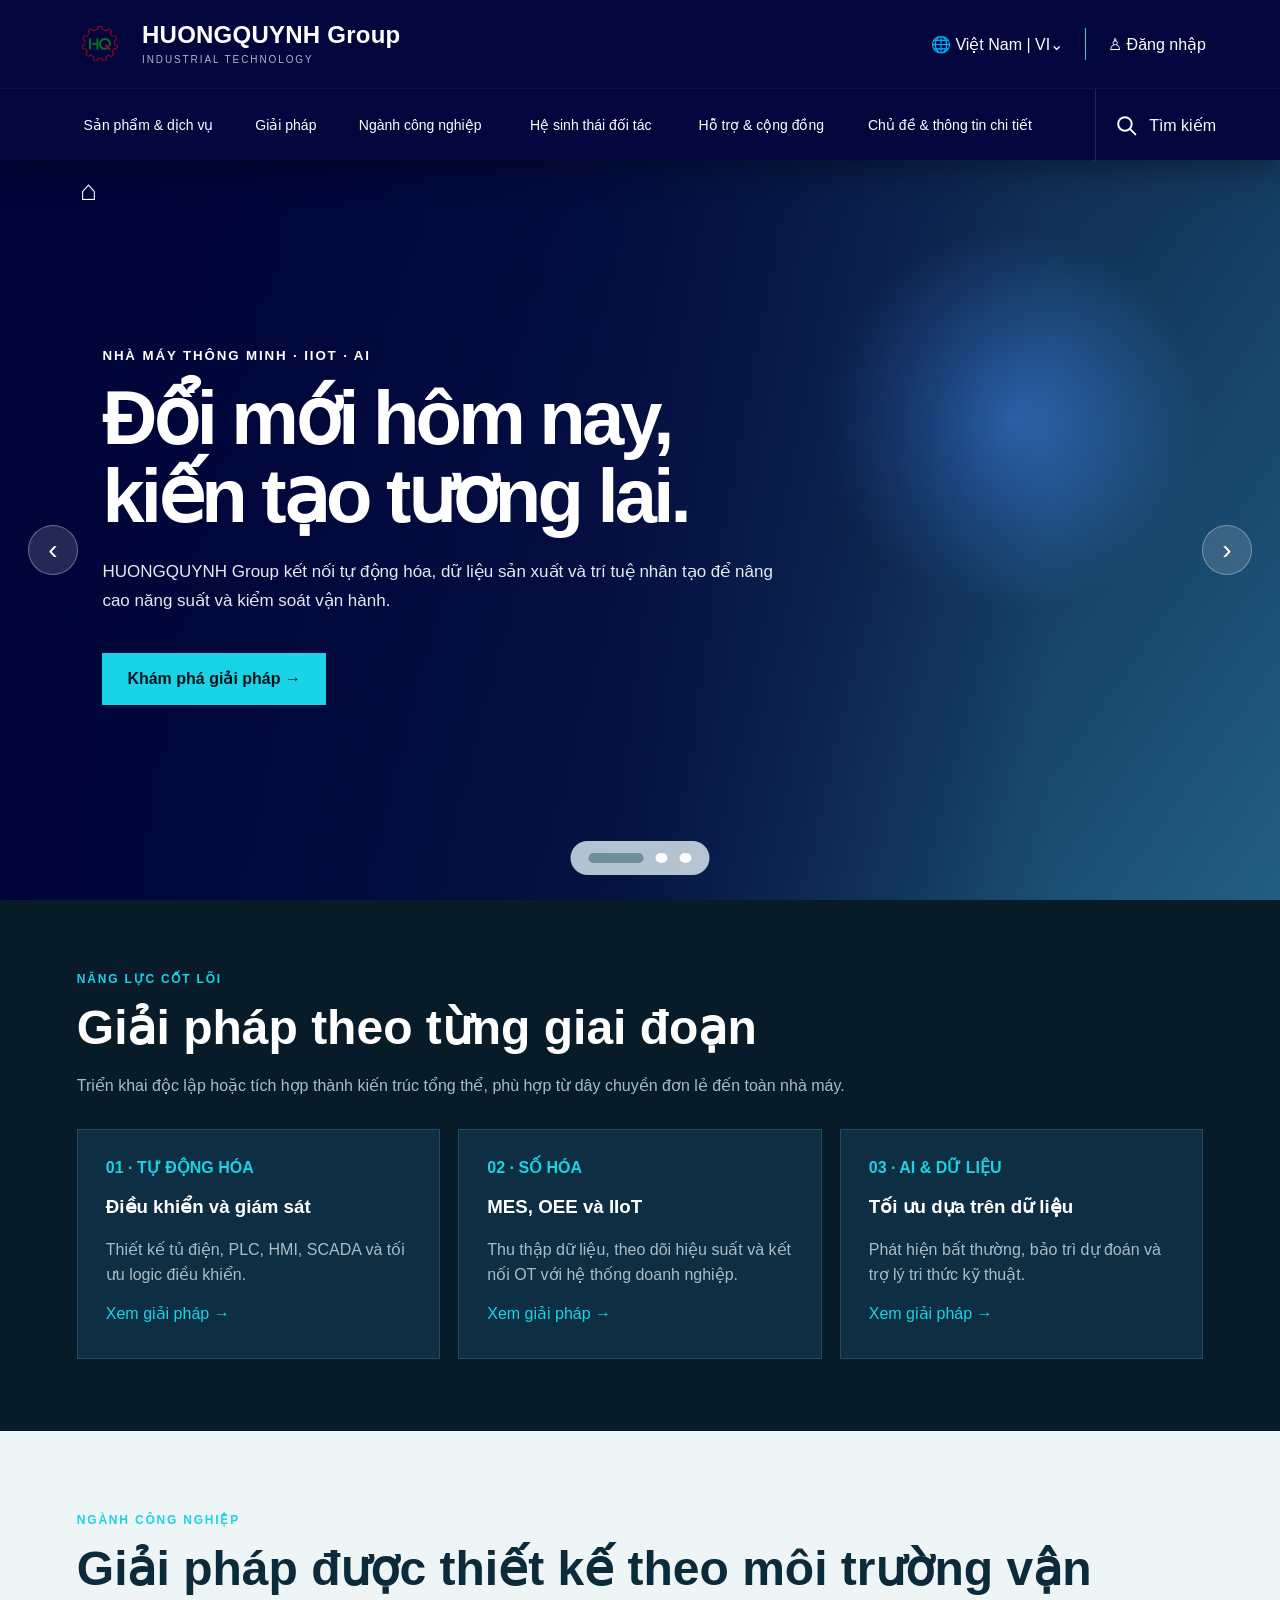
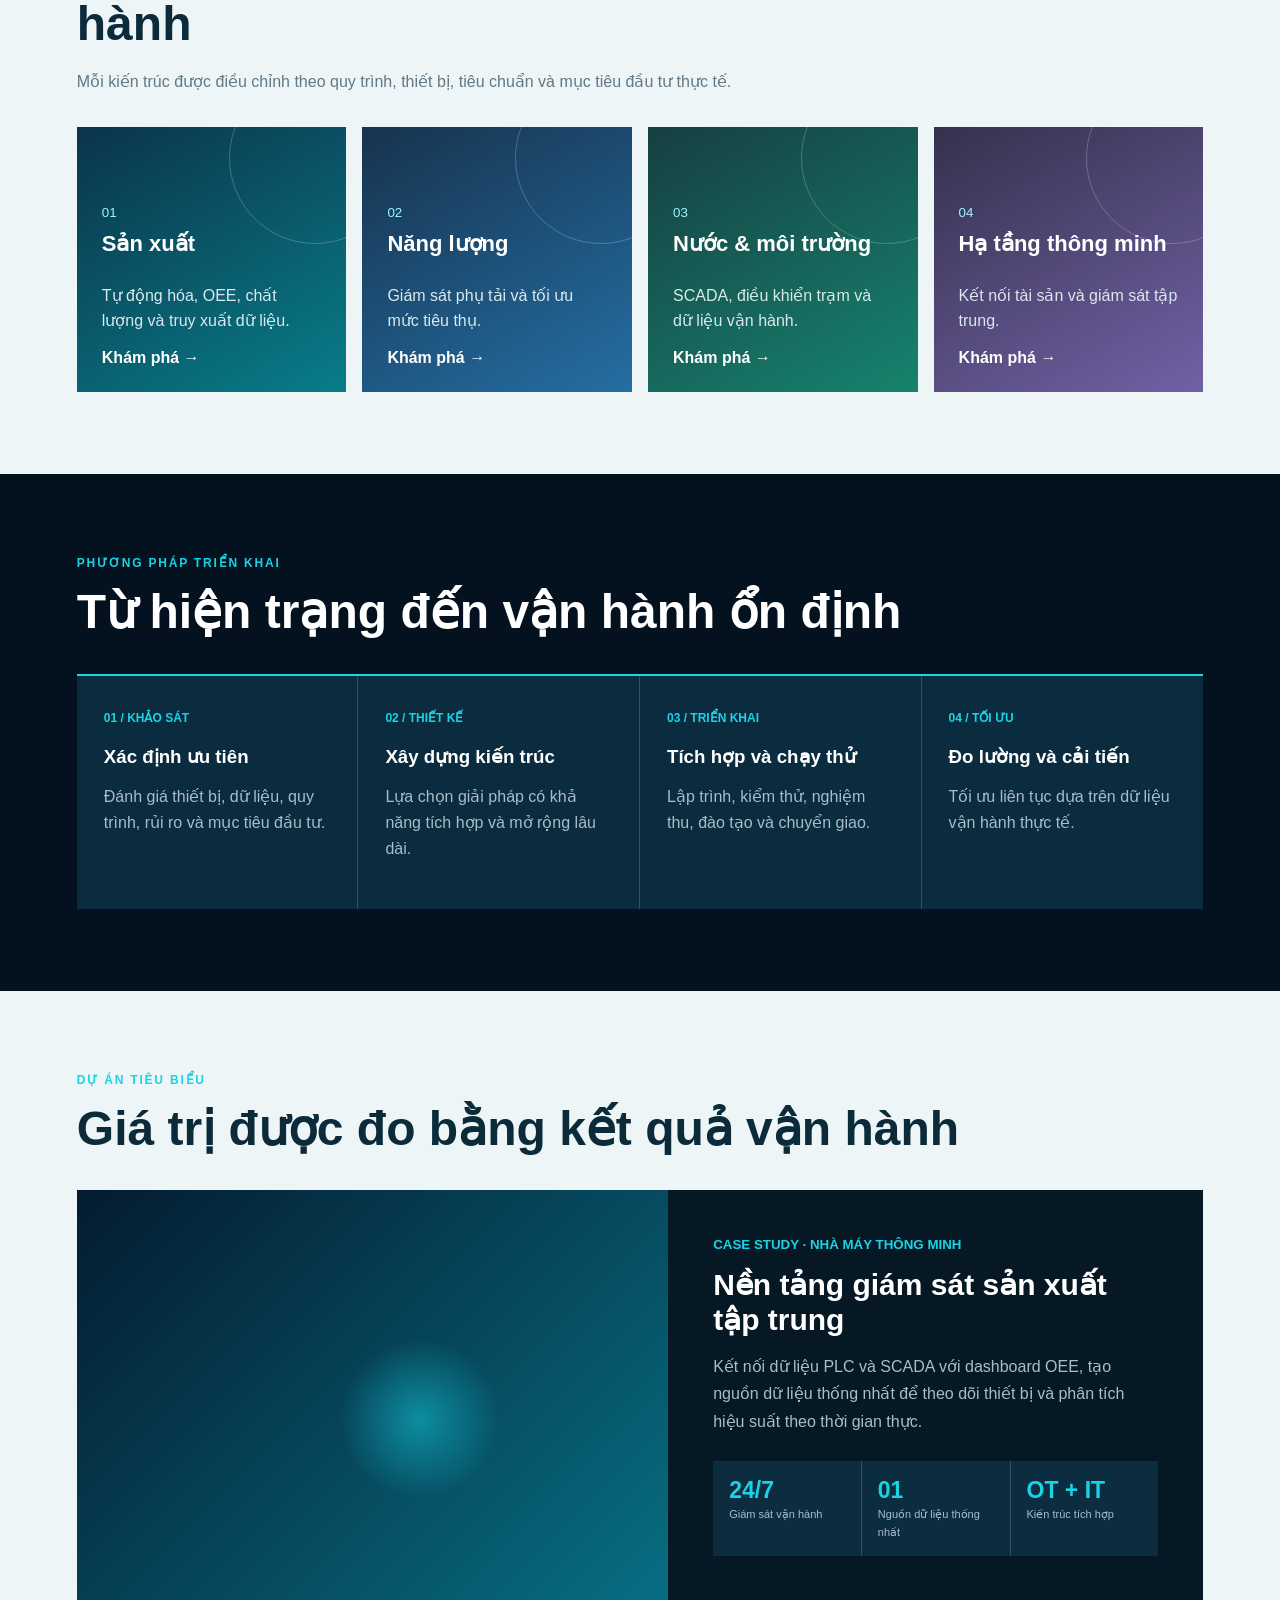
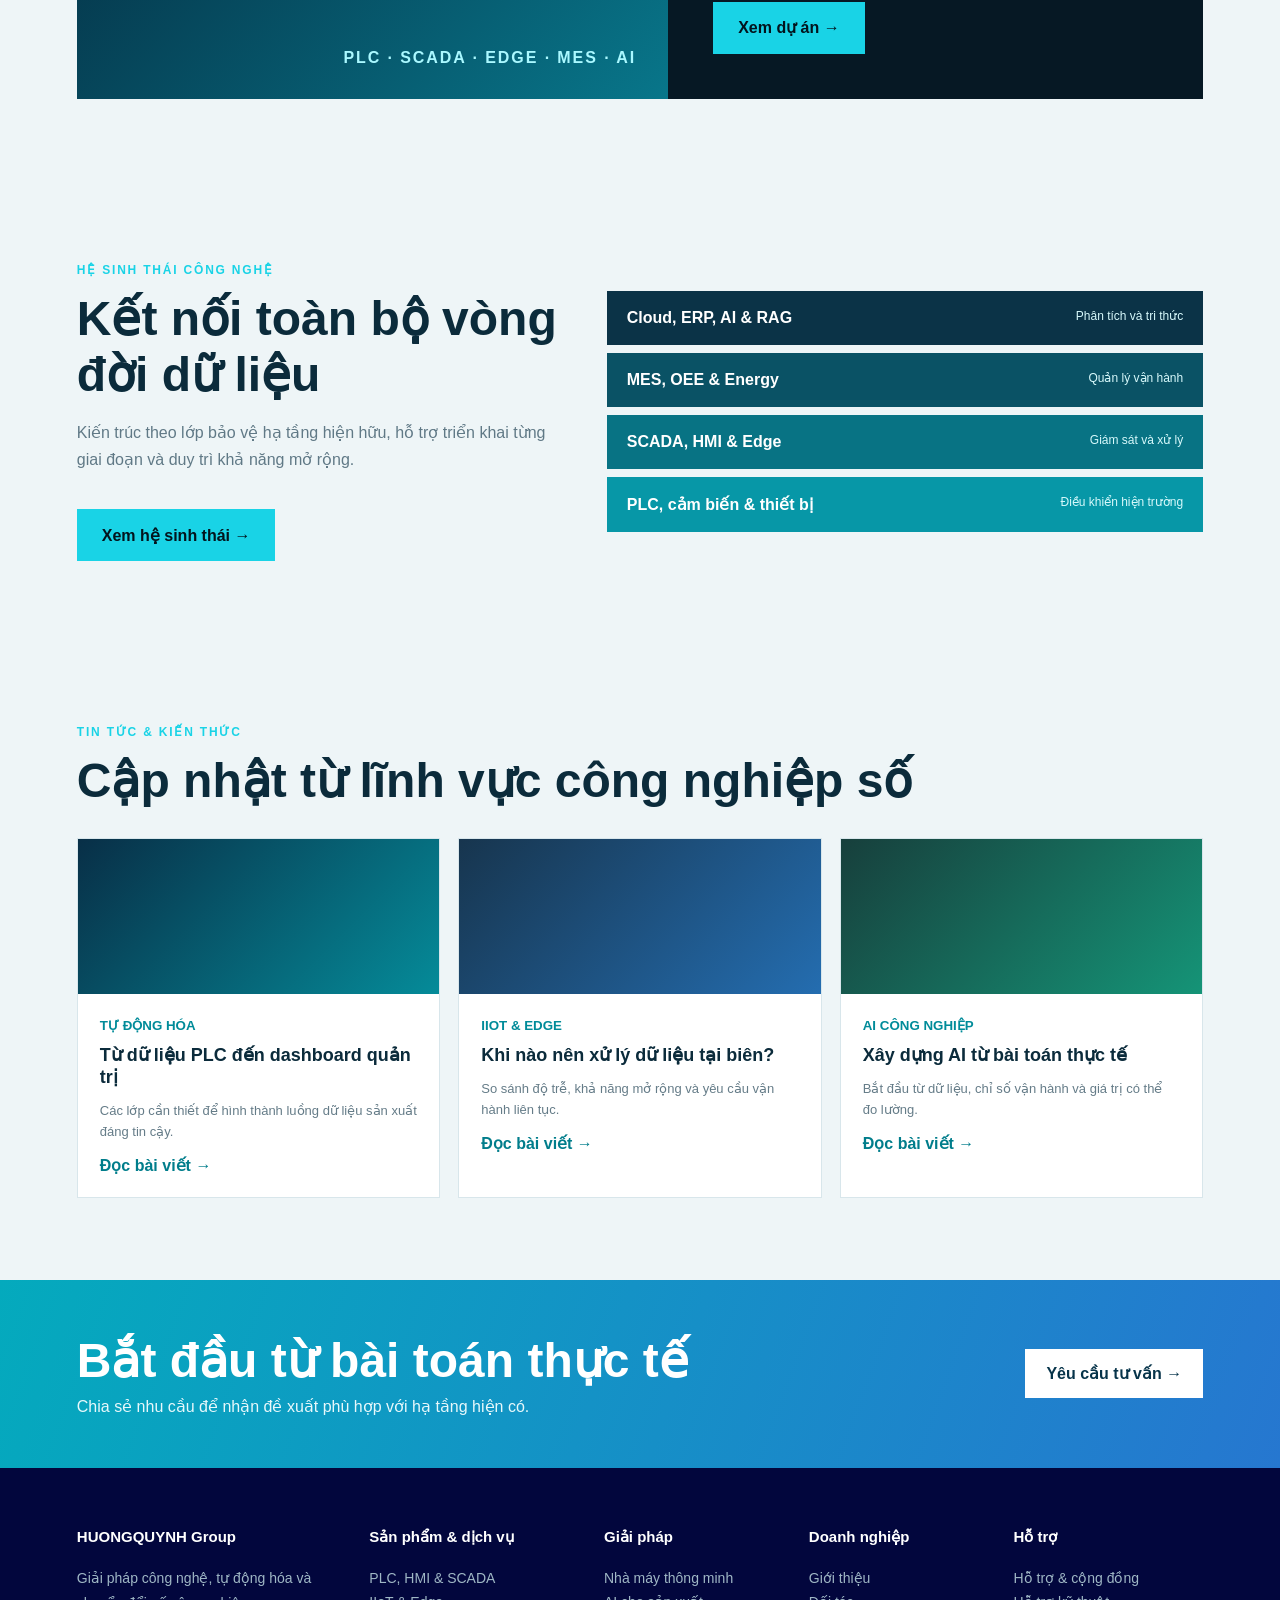
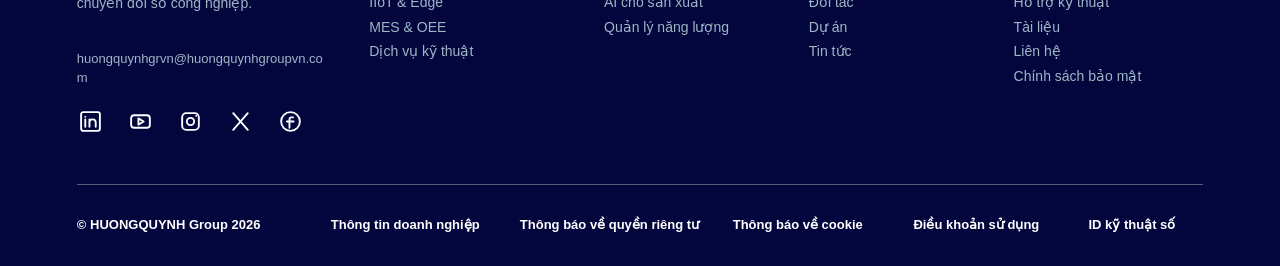
==== index.html @ f4cef260 "Deploy full-screen website V6.20" ====
<!doctype html><html lang="vi"><head><meta charset="utf-8"><meta name="viewport" content="width=device-width,initial-scale=1"><title>HUONGQUYNH Group | V6.20 Full Screen Review</title><style>
:root{--navy:#02063d;--cyan:#19d3e6;--deep:#061824;--panel:#0d2e43;--text:#fff;--muted:#a9bdc8;--line:rgba(255,255,255,.16)}*{box-sizing:border-box}body{margin:0;background:#151515;font-family:Segoe UI,Arial,sans-serif;color:#fff}a{color:inherit;text-decoration:none}button,input{font:inherit}.site{width:min(1200px,100%);margin:24px auto;background:var(--deep);overflow:hidden;box-shadow:0 22px 70px #0009}.top{min-height:78px;padding:0 58px;background:var(--navy);display:flex;align-items:center;justify-content:space-between}.brand{display:flex;align-items:center;gap:13px}.brand img{width:58px;height:58px;object-fit:contain}.brand strong{display:block;font-size:20px}.brand small{display:block;color:#a9bac7;font-size:9px;letter-spacing:.18em;margin-top:4px}.tools{display:flex;align-items:center;gap:12px}.tools button{border:0;background:transparent;color:#fff;cursor:pointer;padding:10px}.divider{height:32px;width:1px;background:var(--cyan)}.navrow{min-height:72px;padding:0 58px;background:var(--navy);border-top:1px solid #ffffff0b;display:flex;align-items:center;justify-content:space-between}nav{display:flex;gap:26px}nav a{font-size:14px}nav a:hover{color:var(--cyan)}.hero{position:relative;min-height:590px;overflow:hidden}.slide{display:none;position:absolute;inset:0;padding:100px 90px;align-items:center;background:radial-gradient(circle at 78% 36%,rgba(25,211,230,.56),transparent 16%),linear-gradient(125deg,#02063d,#075873 62%,#138da2)}.slide.active{display:flex}.slide:nth-child(2){background:radial-gradient(circle at 79% 36%,rgba(72,152,255,.62),transparent 17%),linear-gradient(125deg,#02063d,#143a5b 62%,#276f91)}.slide:nth-child(3){background:radial-gradient(circle at 78% 38%,rgba(43,231,169,.5),transparent 17%),linear-gradient(125deg,#02063d,#123d4d 62%,#0b756f)}.slide:before{content:"";position:absolute;inset:0;background:linear-gradient(90deg,rgba(0,4,57,.97),rgba(0,4,57,.73) 48%,rgba(0,4,57,.16) 82%)}.home{position:absolute;z-index:8;top:25px;left:80px;font-size:28px}.copy{position:relative;z-index:3;max-width:760px}.copy small{font-weight:800;letter-spacing:.14em}h1{font-size:clamp(44px,6vw,76px);line-height:1.03;letter-spacing:-.05em;margin:15px 0 22px}.copy p{font-size:17px;line-height:1.72;color:#e1ebf0;max-width:690px}.cta{display:inline-flex;margin-top:20px;min-height:52px;align-items:center;padding:0 25px;background:var(--cyan);color:#03141d;font-weight:800}.arrow{position:absolute;z-index:9;top:50%;width:50px;height:50px;border-radius:50%;border:1px solid #ffffff55;background:#ffffff24;color:#fff;font-size:28px}.prev{left:28px}.next{right:28px}.dots{position:absolute;z-index:9;bottom:25px;left:50%;transform:translateX(-50%);display:flex;gap:12px;background:#dfeff3cc;padding:12px 18px;border-radius:30px}.dot{width:10px;height:10px;border:0;border-radius:50%;background:#fff}.dot.active{width:55px;border-radius:8px;background:#708d9b}.access{display:grid;grid-template-columns:repeat(4,1fr);background:#fff;color:#12303f;padding:0 58px}.access a{padding:23px 16px;border-right:1px solid #dce7eb;font-weight:700}.section{padding:72px 70px;background:#071b29}.eyebrow{color:var(--cyan);font-size:12px;font-weight:800;letter-spacing:.15em}h2{font-size:clamp(31px,4vw,48px);margin:13px 0 17px}.intro{color:var(--muted);line-height:1.7;max-width:780px}.cards{display:grid;grid-template-columns:repeat(3,1fr);gap:18px;margin-top:30px}.card{padding:28px;background:var(--panel);border:1px solid #27495c;min-height:230px}.card b,.card a{color:var(--cyan)}.card p{color:var(--muted);line-height:1.6}.panel{display:none;background:#fff;color:#16303e;padding:17px 58px;gap:10px}.panel.open{display:flex}.panel input{flex:1;padding:12px}.modal{display:none;position:fixed;inset:0;background:#000b;z-index:100;align-items:center;justify-content:center}.modal.open{display:flex}.box{width:min(440px,90%);background:#fff;color:#15313e;padding:28px}.box input{width:100%;padding:12px;margin:7px 0 13px}.review{padding:14px 58px;background:#03121c;color:#9bb1bd;font-size:13px}@media(max-width:900px){nav{display:none}.access{grid-template-columns:1fr 1fr;padding:0}.cards{grid-template-columns:1fr}}@media(max-width:650px){.site{margin:0}.top,.navrow{padding:0 22px}.brand img{width:48px;height:48px}.brand strong{font-size:16px}.brand small{display:none}.tools span{display:none}.slide{padding:110px 48px}.home{left:40px}.access{grid-template-columns:1fr}}

.full-light{padding:82px 70px;background:#eef5f7;color:#0b2b3b}.full-dark{padding:82px 70px;background:#04111f;color:#fff}.full-light .intro{color:#607986}.industries{display:grid;grid-template-columns:repeat(4,1fr);gap:16px;margin-top:32px}.industry{min-height:265px;padding:25px;color:#fff;display:flex;flex-direction:column;justify-content:flex-end;background:linear-gradient(150deg,#0b344a,#087d89);position:relative;overflow:hidden}.industry:nth-child(2){background:linear-gradient(150deg,#17334e,#246ea3)}.industry:nth-child(3){background:linear-gradient(150deg,#163f42,#16836d)}.industry:nth-child(4){background:linear-gradient(150deg,#35314d,#7161a5)}.industry:after{content:"";position:absolute;width:170px;height:170px;border:1px solid #ffffff38;border-radius:50%;right:-55px;top:-55px}.industry>*{position:relative;z-index:1}.industry small{color:#9af6ff}.industry h3{font-size:22px;margin:11px 0}.industry p{color:#dbe9ee;line-height:1.55}.industry a{font-weight:800}.steps{display:grid;grid-template-columns:repeat(4,1fr);margin-top:35px;border-top:2px solid var(--cyan)}.step{padding:32px 27px;background:#0b2b3e;border-right:1px solid #315064}.step:last-child{border-right:0}.step b{color:var(--cyan);font-size:12px}.step h3{margin:20px 0 12px}.step p{color:var(--muted);line-height:1.6}.project{display:grid;grid-template-columns:1.05fr .95fr;min-height:430px;margin-top:34px}.projectvisual{background:radial-gradient(circle at 58% 45%,#15d8e77a,transparent 18%),linear-gradient(135deg,#041b30,#08768a);position:relative}.projectvisual:after{content:"PLC · SCADA · EDGE · MES · AI";position:absolute;bottom:32px;right:32px;color:#aaf8ff;letter-spacing:.12em;font-weight:700}.projectcopy{background:#061824;color:#fff;padding:45px}.projectcopy small{color:var(--cyan);font-weight:900}.projectcopy h3{font-size:30px;margin:14px 0}.projectcopy p{color:var(--muted);line-height:1.7}.kpis{display:grid;grid-template-columns:repeat(3,1fr);gap:1px;background:#315064;margin:26px 0}.kpi{background:#0c2d40;padding:16px}.kpi strong{display:block;color:var(--cyan);font-size:23px}.kpi span{font-size:11px;color:var(--muted)}.eco{display:grid;grid-template-columns:.9fr 1.1fr;gap:42px;align-items:center}.layers{display:grid;gap:8px}.layer{padding:18px 20px;background:#0b3347;color:#fff;display:flex;justify-content:space-between;gap:12px}.layer:nth-child(2){background:#0a5265}.layer:nth-child(3){background:#087384}.layer:nth-child(4){background:#0797a7}.layer span{font-size:12px;color:#d7f9fb}.news{display:grid;grid-template-columns:repeat(3,1fr);gap:18px;margin-top:30px}.article{background:#fff;color:#0b2b3b;border:1px solid #d8e6eb}.articleimg{height:155px;background:linear-gradient(135deg,#082f47,#058b99)}.article:nth-child(2) .articleimg{background:linear-gradient(135deg,#17354e,#246db0)}.article:nth-child(3) .articleimg{background:linear-gradient(135deg,#173f3c,#159477)}.articlebody{padding:22px}.articlebody small{color:#008b99;font-weight:900}.articlebody h3{font-size:18px;margin:10px 0}.articlebody p{color:#657c88;line-height:1.6;font-size:13px}.articlebody a{color:#007d8b;font-weight:800}.contact{padding:52px 70px;background:linear-gradient(110deg,#04aabd,#2677d0);display:flex;align-items:center;justify-content:space-between;gap:25px}.contact h2{margin:0 0 9px}.contact p{margin:0;color:#e7f8fb}.contact a{background:#fff;color:#07344a;padding:15px 21px;font-weight:900}.footer{background:#020b14;padding:48px 70px 24px}.footergrid{display:grid;grid-template-columns:1.35fr repeat(4,1fr);gap:32px}.footer h3{font-size:14px;margin:0 0 15px}.footer p,.footer a{display:block;color:#93abb8;font-size:13px;line-height:1.9}.footerbrand{display:flex;align-items:center;gap:12px}.footerbrand img{width:58px;height:58px;object-fit:contain}.footerbrand strong{color:#fff}.bottom{margin-top:34px;padding-top:19px;border-top:1px solid var(--line);display:flex;justify-content:space-between;gap:20px;color:#8099a6;font-size:12px}.review{display:none}@media(max-width:1000px){.industries,.steps{grid-template-columns:1fr 1fr}.news{grid-template-columns:1fr 1fr}.footergrid{grid-template-columns:1fr 1fr}.project,.eco{grid-template-columns:1fr}}@media(max-width:650px){.full-light,.full-dark,.contact,.footer{padding-left:22px;padding-right:22px}.industries,.steps,.news,.footergrid{grid-template-columns:1fr}.contact{align-items:flex-start;flex-direction:column}.bottom{flex-direction:column}.projectcopy{padding:28px}.kpis{grid-template-columns:1fr}}
.search-control{border:0;background:transparent;color:#fff;display:inline-flex;align-items:center;gap:10px;padding:12px 8px;cursor:pointer}.search-control:hover,.search-control:focus-visible{color:var(--cyan);outline:2px solid var(--cyan);outline-offset:4px;border-radius:5px}.search-svg{width:25px;height:25px;fill:none;stroke:currentColor;stroke-width:1.9;stroke-linecap:round;stroke-linejoin:round}@media(max-width:650px){.search-control span{display:none}.search-svg{width:27px;height:27px}}
header{position:sticky;top:0;z-index:80;box-shadow:0 10px 28px rgba(0,0,0,.28)}
.navrow{position:relative}
.support-link{display:inline-flex;align-items:center;min-height:44px;white-space:nowrap}
.support-link:hover,.support-link:focus-visible{color:var(--cyan);outline:2px solid var(--cyan);outline-offset:5px;border-radius:4px}
@media(max-width:900px){.navrow nav{display:flex;overflow-x:auto;gap:20px;scrollbar-width:thin;padding-right:14px}.navrow nav a{flex:0 0 auto}.navrow{gap:16px}.search-control{flex:0 0 auto}}
@media(max-width:650px){header{position:sticky}.navrow nav{gap:16px}.support-link{font-size:13px}}

:root{--header-top-h:78px;--header-nav-h:72px;--header-total-h:150px}
body{padding-top:var(--header-total-h)}
.site{overflow:visible}
header{position:fixed;top:0;left:50%;transform:translateX(-50%);width:min(1200px,100%);z-index:120;background:var(--navy);box-shadow:0 10px 28px rgba(0,0,0,.34)}
.navrow{position:relative;display:grid;grid-template-columns:minmax(0,1fr) auto;gap:20px}
.navrow nav{display:flex;align-items:center;justify-content:space-between;gap:0;min-width:0;height:72px}
.navrow nav a,.navrow nav .support-link{display:inline-flex;align-items:center;justify-content:center;min-height:72px;padding:0 10px;color:#fff;font-size:14px;font-weight:400;line-height:1.2;white-space:nowrap;border:0;border-radius:0;outline:0}
.navrow nav a:hover,.navrow nav a:focus-visible,.navrow nav .support-link:hover,.navrow nav .support-link:focus-visible{color:var(--cyan);background:rgba(25,211,230,.08);outline:0}
.search-control{min-height:72px;padding:0 8px}
.panel{position:absolute;left:0;right:0;top:100%;z-index:121;box-shadow:0 14px 24px rgba(0,0,0,.25)}
@media(max-width:900px){:root{--header-total-h:150px}.navrow{grid-template-columns:minmax(0,1fr) auto}.navrow nav{display:flex;justify-content:flex-start;overflow-x:auto;gap:0;padding-right:10px;scrollbar-width:thin}.navrow nav a,.navrow nav .support-link{flex:0 0 auto;padding:0 14px}.search-control{flex:0 0 auto}}
@media(max-width:650px){:root{--header-top-h:78px;--header-nav-h:72px;--header-total-h:150px}body{padding-top:var(--header-total-h)}header{width:100%}.navrow nav a,.navrow nav .support-link{font-size:13px;min-height:72px}.support-link{font-size:13px}}

/* V6.6 final alignment overrides */
.top{height:88px;min-height:88px;padding:0 64px}
.brand{display:grid;grid-template-columns:62px auto;grid-template-rows:auto auto;column-gap:16px;row-gap:2px;align-items:center;min-width:390px}
.brand img{grid-column:1;grid-row:1 / span 2;width:62px;height:62px;object-fit:contain;display:block}
.brand>span{grid-column:2;grid-row:1 / span 2;display:flex;flex-direction:column;justify-content:center;min-width:0}
.brand strong{font-size:24px;line-height:1.08;font-weight:800;letter-spacing:.01em;white-space:nowrap}
.brand small{font-size:10px;line-height:1.2;letter-spacing:.19em;margin-top:7px;color:#a9bac7;white-space:nowrap}
.tools{align-self:stretch;display:flex;align-items:center}
.navrow{height:72px;min-height:72px;padding:0 64px}
.navrow nav{height:72px;display:grid;grid-template-columns:1.12fr .7fr 1.08fr 1.18fr 1.08fr 1.42fr;align-items:stretch;justify-content:stretch;width:100%;gap:0}
.navrow nav a,.navrow nav .support-link{height:72px;min-height:72px;padding:0 12px;display:flex;align-items:center;justify-content:center;text-align:center;font-size:14px;font-weight:400;line-height:1.2;white-space:nowrap}
.search-control{height:72px;min-height:72px;margin-left:18px;padding:0 0 0 18px;border-left:1px solid rgba(255,255,255,.12)}
.footerbrand{display:grid;grid-template-columns:58px auto;grid-template-rows:auto;column-gap:14px;align-items:center}
.footerbrand img{grid-column:1;width:58px;height:58px}
.footerbrand strong{grid-column:2;font-size:16px;line-height:1.2;white-space:nowrap}
@media(max-width:1100px){.top{padding:0 38px}.navrow{padding:0 38px}.brand{min-width:330px}.brand strong{font-size:21px}.navrow nav{display:flex;justify-content:flex-start;overflow-x:auto}.navrow nav a,.navrow nav .support-link{flex:0 0 auto;padding:0 15px}}
@media(max-width:650px){.top{height:78px;min-height:78px;padding:0 20px}.brand{grid-template-columns:50px auto;column-gap:10px;min-width:0}.brand img{width:50px;height:50px}.brand strong{font-size:16px}.brand small{font-size:8px;margin-top:4px}.navrow{padding:0 20px}.search-control{margin-left:8px;padding-left:12px}}

/* V6.7 footer alignment overrides */
.footer{padding:54px 70px 26px}
.footergrid{display:grid;grid-template-columns:1.45fr 1.12fr .95fr .95fr 1.08fr;column-gap:38px;align-items:start}
.footergrid>div{min-width:0;align-self:start}
.footergrid h3{height:22px;margin:0 0 18px;font-size:15px;line-height:22px;font-weight:800;color:#fff;white-space:nowrap}
.footergrid a:not(.footerbrand){font-size:14px;line-height:1.75;margin:0;color:#9fb7c5}
.footer-company{display:grid;grid-template-rows:64px auto;align-content:start}
.footerbrand{height:64px;display:grid;grid-template-columns:58px minmax(0,1fr);column-gap:14px;align-items:center;margin:0 0 18px}
.footerbrand img{width:58px;height:58px;object-fit:contain;display:block;grid-column:1}
.footerbrand strong{grid-column:2;font-size:15px;line-height:1.2;font-weight:800;color:#fff;white-space:nowrap;align-self:center}
.footer-company>p{margin:0;max-width:255px;font-size:14px;line-height:1.8;color:#9fb7c5}
.bottom{align-items:center}
@media(max-width:1050px){.footergrid{grid-template-columns:1.35fr 1fr 1fr;row-gap:38px}.footer-company{grid-row:span 2}}
@media(max-width:760px){.footergrid{grid-template-columns:1fr 1fr}.footer-company{grid-column:1 / -1;grid-row:auto}.footer-company>p{max-width:420px}}
@media(max-width:520px){.footergrid{grid-template-columns:1fr}.footer-company{grid-column:auto}.footergrid h3{height:auto}.footerbrand strong{font-size:15px}}

/* V6.8 exact footer baseline alignment */
.footergrid{display:grid;grid-template-columns:1.45fr 1.12fr .95fr .95fr 1.08fr;column-gap:38px;align-items:start}
.footergrid>div{padding-top:0;margin-top:0}
.footer-company{display:block;align-self:start}
.footerbrand{height:22px;display:grid;grid-template-columns:58px minmax(0,1fr);column-gap:14px;align-items:center;margin:0 0 18px;position:relative}
.footerbrand img{position:absolute;left:0;top:50%;transform:translateY(-50%);width:58px;height:58px;object-fit:contain;display:block}
.footerbrand strong{grid-column:2;font-size:15px;line-height:22px;height:22px;font-weight:800;color:#fff;white-space:nowrap;display:block;margin:0;padding:0}
.footergrid h3{height:22px;line-height:22px;margin:0 0 18px;padding:0;font-size:15px;font-weight:800;color:#fff;white-space:nowrap}
.footer-company>p{margin:0;padding-top:22px;max-width:255px;font-size:14px;line-height:1.8;color:#9fb7c5}
@media(max-width:760px){.footerbrand{height:58px}.footerbrand img{position:static;transform:none}.footerbrand strong{align-self:center}.footer-company>p{padding-top:0}}

/* V6.9 footer brand: company name left, logo right, no overlap */
.footer-company{display:block;min-width:0}
.footerbrand{position:relative;height:58px;display:grid;grid-template-columns:minmax(0,1fr) 58px;column-gap:16px;align-items:center;margin:0 0 18px;width:100%;max-width:270px}
.footerbrand strong{grid-column:1;grid-row:1;display:block;position:static;transform:none;margin:0;padding:0;font-size:15px;line-height:1.2;font-weight:800;color:#fff;white-space:nowrap;text-align:left;overflow:visible}
.footerbrand img{grid-column:2;grid-row:1;position:static;transform:none;width:58px;height:58px;object-fit:contain;display:block;justify-self:end}
.footer-company>p{margin:0;padding-top:0;max-width:270px;font-size:14px;line-height:1.8;color:#9fb7c5}
@media(max-width:520px){.footerbrand{max-width:100%;grid-template-columns:minmax(0,1fr) 52px}.footerbrand img{width:52px;height:52px}.footerbrand strong{font-size:15px}}

/* V6.10 exact footer first-row alignment */
.footergrid{align-items:start}
.footergrid>div{margin:0;padding:0;align-self:start}
.footer-company{display:grid;grid-template-rows:58px auto;align-content:start}
.footerbrand{width:100%;max-width:285px;height:58px;margin:0 0 18px;display:grid;grid-template-columns:minmax(0,1fr) 58px;column-gap:16px;align-items:start;position:relative}
.footerbrand strong{grid-column:1;grid-row:1;height:22px;line-height:22px;margin:0;padding:0;align-self:start;font-size:15px;font-weight:800;white-space:nowrap;text-align:left;color:#fff}
.footerbrand img{grid-column:2;grid-row:1;width:58px;height:58px;margin:0;padding:0;position:static;transform:none;object-fit:contain;align-self:start;justify-self:end;display:block}
.footergrid h3{height:22px;line-height:22px;margin:0 0 18px;padding:0;font-size:15px;font-weight:800;white-space:nowrap;color:#fff}
.footer-company>p{margin:0;padding:0;max-width:285px;font-size:14px;line-height:1.8;color:#9fb7c5}
@media(max-width:520px){.footerbrand{max-width:100%;grid-template-columns:minmax(0,1fr) 52px;height:52px}.footerbrand img{width:52px;height:52px}}

/* V6.11 footer: logo left, company name right, all headings share one baseline */
.footergrid{align-items:start}
.footergrid>div{margin:0;padding:0;align-self:start}
.footer-company{display:block;min-width:0}
.footerbrand{width:100%;max-width:285px;height:58px;margin:0 0 18px;display:grid;grid-template-columns:58px minmax(0,1fr);column-gap:14px;align-items:start;position:relative}
.footerbrand img{grid-column:1;grid-row:1;width:58px;height:58px;margin:0;padding:0;position:static;transform:none;object-fit:contain;display:block;align-self:start;justify-self:start}
.footerbrand strong{grid-column:2;grid-row:1;height:22px;line-height:22px;margin:0;padding:0;align-self:start;display:block;font-size:15px;font-weight:800;color:#fff;white-space:nowrap;text-align:left}
.footergrid h3{height:22px;line-height:22px;margin:0 0 18px;padding:0;font-size:15px;font-weight:800;color:#fff;white-space:nowrap}
.footer-company>p{margin:0;padding:0;max-width:285px;font-size:14px;line-height:1.8;color:#9fb7c5}
@media(max-width:520px){.footerbrand{max-width:100%;grid-template-columns:52px minmax(0,1fr);height:52px}.footerbrand img{width:52px;height:52px}.footerbrand strong{font-size:15px}}

/* V6.12: logo and company name share one centered horizontal axis */
.footerbrand{width:100%;max-width:285px;height:58px;margin:0 0 18px;display:grid;grid-template-columns:58px minmax(0,1fr);column-gap:14px;align-items:center;position:relative}
.footerbrand img{grid-column:1;grid-row:1;width:58px;height:58px;margin:0;padding:0;position:static;transform:none;object-fit:contain;display:block;align-self:center;justify-self:start}
.footerbrand strong{grid-column:2;grid-row:1;height:auto;min-height:22px;line-height:22px;margin:0;padding:0;align-self:center;display:block;font-size:15px;font-weight:800;color:#fff;white-space:nowrap;text-align:left}
.footergrid h3{height:22px;line-height:22px;margin:18px 0 18px;padding:0;font-size:15px;font-weight:800;color:#fff;white-space:nowrap}
.footer-company>p{margin:0;padding:0;max-width:285px;font-size:14px;line-height:1.8;color:#9fb7c5}
@media(max-width:520px){.footerbrand{max-width:100%;grid-template-columns:52px minmax(0,1fr);height:52px}.footerbrand img{width:52px;height:52px}.footerbrand strong{align-self:center}}

/* V6.13: logo and company name on one exact horizontal centerline */
.footerbrand{width:100%;max-width:300px;height:58px;margin:0 0 18px;display:flex;flex-direction:row;align-items:center;justify-content:flex-start;gap:14px;position:static}
.footerbrand img{position:static;transform:none;display:block;flex:0 0 58px;width:58px;height:58px;margin:0;padding:0;object-fit:contain}
.footerbrand strong{position:static;transform:none;display:block;flex:0 1 auto;width:auto;height:auto;min-height:0;margin:0;padding:0;font-size:15px;line-height:1;white-space:nowrap;text-align:left;color:#fff;font-weight:800}
@media(max-width:520px){.footerbrand{height:52px;max-width:100%;gap:12px}.footerbrand img{flex-basis:52px;width:52px;height:52px}.footerbrand strong{font-size:15px;line-height:1}}

/* V6.14 footer brand matches reference image */
.footer-company{display:block;min-width:0}
.footerbrand{width:100%;max-width:330px;height:64px;margin:0 0 20px;display:flex;flex-direction:row;align-items:center;justify-content:flex-start;gap:16px;position:static}
.footerbrand img{position:static;transform:none;display:block;flex:0 0 58px;width:58px;height:58px;margin:0;padding:0;object-fit:contain}
.footerbrand-copy{display:flex;flex-direction:column;justify-content:center;align-items:flex-start;min-width:0;height:58px}
.footerbrand-copy strong{display:block;position:static;transform:none;width:auto;height:auto;margin:0;padding:0;color:#fff;font-size:22px;line-height:1.08;font-weight:800;letter-spacing:.005em;white-space:nowrap;text-align:left}
.footerbrand-copy small{display:block;margin-top:8px;color:#9fb9dc;font-size:9px;line-height:1;letter-spacing:.2em;font-weight:600;white-space:nowrap}
.footer-company>p{margin:0;padding:0;max-width:300px;font-size:14px;line-height:1.8;color:#9fb7c5}
@media(max-width:520px){.footerbrand{max-width:100%;height:56px;gap:12px}.footerbrand img{flex-basis:52px;width:52px;height:52px}.footerbrand-copy{height:52px}.footerbrand-copy strong{font-size:18px}.footerbrand-copy small{font-size:8px;margin-top:6px}}

/* V6.15 footer brand matches uploaded image: logo left, cyan name right, single line */
.footerbrand{width:100%;max-width:350px;height:66px;margin:0 0 20px;display:flex;flex-direction:row;align-items:center;justify-content:flex-start;gap:24px;position:static;padding-left:0}
.footerbrand img{position:static;transform:none;display:block;flex:0 0 58px;width:58px;height:58px;margin:0;padding:0;object-fit:contain}
.footerbrand-copy{height:58px;display:flex;align-items:center;justify-content:flex-start;min-width:0}
.footerbrand-copy strong{display:block;position:static;transform:none;width:auto;height:auto;margin:0;padding:0;color:#06cdf2;font-size:22px;line-height:1;font-weight:800;letter-spacing:.005em;white-space:nowrap;text-align:left}
.footerbrand-copy small{display:none}
@media(max-width:520px){.footerbrand{height:56px;gap:16px;max-width:100%}.footerbrand img{flex-basis:52px;width:52px;height:52px}.footerbrand-copy{height:52px}.footerbrand-copy strong{font-size:18px}}

/* V6.16 footer: text-only company identity, same visual system as footer headings */
.footerbrand{width:100%;max-width:300px;height:22px;margin:0 0 18px;display:flex;align-items:flex-start;justify-content:flex-start;gap:0;position:static;padding:0}
.footerbrand img{display:none!important}
.footerbrand-copy{height:22px;display:block;min-width:0;margin:0;padding:0}
.footerbrand-copy strong{display:block;position:static;transform:none;width:auto;height:22px;margin:0;padding:0;color:#fff;font-size:15px;line-height:22px;font-weight:800;letter-spacing:0;white-space:nowrap;text-align:left}
.footergrid h3{height:22px;line-height:22px;margin:0 0 18px;padding:0;color:#fff;font-size:15px;font-weight:800;white-space:nowrap}
.footer-company>p{margin:0;padding:0;max-width:300px;font-size:14px;line-height:1.8;color:#9fb7c5}
@media(max-width:520px){.footerbrand{height:22px;max-width:100%}.footerbrand-copy{height:22px}.footerbrand-copy strong{font-size:15px;line-height:22px}}

/* V6.17 complete footer inspired by supplied reference structure */
.footer{background:#02063d;padding:58px 70px 0}
.footergrid{padding-bottom:48px}
.footer-company>p{margin-bottom:24px}
.social-links{display:flex;align-items:center;gap:22px;flex-wrap:wrap}
.social-links a{display:grid!important;place-items:center;width:28px;height:28px;color:#fff!important;line-height:1!important;transition:color .18s ease,transform .18s ease}
.social-links a:hover,.social-links a:focus-visible{color:var(--cyan)!important;transform:translateY(-2px);outline:2px solid var(--cyan);outline-offset:4px;border-radius:4px}
.social-links svg{width:25px;height:25px;fill:none;stroke:currentColor;stroke-width:1.8;stroke-linecap:round;stroke-linejoin:round}
.footer-legal{min-height:76px;border-top:1px solid rgba(255,255,255,.34);display:grid;grid-template-columns:auto minmax(0,1fr) auto;align-items:center;gap:30px;color:#fff}
.copyright{font-size:13px;font-weight:700;white-space:nowrap}
.legal-links{display:flex;align-items:center;justify-content:flex-end;gap:28px;min-width:0;flex-wrap:wrap}
.legal-links a{display:inline-flex!important;color:#fff!important;font-size:13px!important;font-weight:600;line-height:1.25!important;white-space:nowrap}
.legal-links a:hover,.legal-links a:focus-visible{color:var(--cyan)!important}
.accessibility{width:40px;height:40px;border-radius:50%;background:#fff;color:#d51f32!important;display:grid!important;place-items:center;box-shadow:0 0 0 2px #d51f32 inset}
.accessibility svg{width:24px;height:24px;fill:none;stroke:currentColor;stroke-width:1.8;stroke-linecap:round;stroke-linejoin:round}
@media(max-width:1050px){.footer-legal{grid-template-columns:1fr auto;padding:22px 0;gap:20px}.legal-links{grid-column:1/-1;grid-row:2;justify-content:flex-start;gap:18px 26px}.accessibility{grid-column:2;grid-row:1}}
@media(max-width:650px){.footer{padding-left:22px;padding-right:22px}.footergrid{padding-bottom:36px}.social-links{gap:18px}.footer-legal{grid-template-columns:1fr auto}.legal-links{display:grid;grid-template-columns:1fr 1fr;gap:15px 20px}.legal-links a{white-space:normal}.copyright{white-space:normal}}
@media(max-width:420px){.legal-links{grid-template-columns:1fr}}

/* V6.18 legal footer alignment after removing accessibility and reporting */
.footer-legal{min-height:82px;border-top:1px solid rgba(255,255,255,.34);display:grid;grid-template-columns:220px minmax(0,1fr);align-items:center;column-gap:34px;color:#fff}
.copyright{display:flex;align-items:center;height:100%;font-size:13px;font-weight:700;line-height:1.25;white-space:nowrap}
.legal-links{display:grid;grid-template-columns:1.18fr 1.35fr 1.12fr 1.08fr .82fr;align-items:center;justify-content:stretch;gap:24px;min-width:0;height:100%}
.legal-links a{display:flex!important;align-items:center;justify-content:flex-start;height:100%;margin:0!important;padding:0!important;color:#fff!important;font-size:13px!important;font-weight:600;line-height:1.25!important;white-space:nowrap;text-align:left}
.accessibility{display:none!important}
@media(max-width:1100px){.footer-legal{grid-template-columns:1fr;padding:24px 0;row-gap:20px}.copyright{height:auto}.legal-links{height:auto;grid-template-columns:repeat(3,minmax(0,1fr));gap:18px 24px}.legal-links a{height:auto}}
@media(max-width:700px){.legal-links{grid-template-columns:repeat(2,minmax(0,1fr))}.legal-links a{white-space:normal}}
@media(max-width:420px){.legal-links{grid-template-columns:1fr}}

.company-email{display:inline-flex!important;margin:10px 0 20px!important;color:#9fb7c5!important;font-size:13px!important;line-height:1.45!important;overflow-wrap:anywhere}
.company-email:hover,.company-email:focus-visible{color:var(--cyan)!important;text-decoration:underline}

/* V6.20 full-screen production layout */
html,body{width:100%;min-height:100%;margin:0;padding-left:0;padding-right:0;overflow-x:hidden;background:#020718}
body{padding-top:var(--header-total-h,150px)}
.site{width:100%;max-width:none;min-height:100vh;margin:0;border-radius:0;box-shadow:none;overflow:visible}
header{left:0;right:0;transform:none;width:100%;max-width:none}
.top,.navrow,.section,.full-light,.full-dark,.contact,.footer{width:100%}
.top,.navrow{padding-left:clamp(20px,5vw,96px);padding-right:clamp(20px,5vw,96px)}
.hero{width:100%;min-height:calc(100vh - var(--header-total-h,150px))}
.slide{min-height:calc(100vh - var(--header-total-h,150px));padding-left:clamp(36px,8vw,140px);padding-right:clamp(36px,8vw,140px)}
.section,.full-light,.full-dark{padding-left:clamp(24px,6vw,110px);padding-right:clamp(24px,6vw,110px)}
.contact,.footer{padding-left:clamp(24px,6vw,110px);padding-right:clamp(24px,6vw,110px)}
@media(max-width:900px){.hero,.slide{min-height:calc(100vh - var(--header-total-h,150px))}}
@media(max-width:650px){html,body{width:100%}.site{width:100%;margin:0}.hero,.slide{min-height:calc(100vh - var(--header-total-h,150px))}.slide{padding-left:32px;padding-right:32px}.section,.full-light,.full-dark,.contact,.footer{padding-left:22px;padding-right:22px}}
</style></head><body><div class="site"><header><div class="top"><a class="brand" href="index.html"><img src="[data-uri]" alt="Logo HUONGQUYNH Group"><span><strong>HUONGQUYNH Group</strong><small>INDUSTRIAL TECHNOLOGY</small></span></a><div class="tools"><button id="lang">🌐 <span>Việt Nam | VI</span>⌄</button><span class="divider"></span><button id="login">♙ <span>Đăng nhập</span></button></div></div><div class="navrow"><nav><a href="san-pham-dich-vu.html">Sản phẩm & dịch vụ</a><a href="giai-phap.html">Giải pháp</a><a href="nganh-cong-nghiep.html">Ngành công nghiệp</a><a href="doi-tac.html">Hệ sinh thái đối tác</a><a class="support-link" href="ho-tro-cong-dong.html">Hỗ trợ & cộng đồng</a><a href="tin-tuc.html">Chủ đề & thông tin chi tiết</a></nav><button id="search" class="search-control" type="button" aria-label="Tìm kiếm" aria-expanded="false">
<svg class="search-svg" viewBox="0 0 24 24" aria-hidden="true"><circle cx="10.5" cy="10.5" r="6.5"></circle><path d="m15.5 15.5 5 5"></path></svg><span>Tìm kiếm</span></button></div><form class="panel"><input type="search" placeholder="Nhập sản phẩm, giải pháp hoặc chủ đề"><button>Tìm kiếm</button></form></header><main><section class="hero"><a class="home" href="index.html">⌂</a><div class="slide active"><div class="copy"><small>NHÀ MÁY THÔNG MINH · IIOT · AI</small><h1>Đổi mới hôm nay,<br>kiến tạo tương lai.</h1><p>HUONGQUYNH Group kết nối tự động hóa, dữ liệu sản xuất và trí tuệ nhân tạo để nâng cao năng suất và kiểm soát vận hành.</p><a class="cta" href="giai-phap.html">Khám phá giải pháp →</a></div></div><div class="slide"><div class="copy"><small>SỐ HÓA SẢN XUẤT</small><h1>Dữ liệu tập trung,<br>quyết định chính xác.</h1><p>Tích hợp PLC, SCADA, MES, ERP và dashboard OEE thành luồng dữ liệu thống nhất.</p><a class="cta" href="so-hoa-san-xuat.html">Xem giải pháp số hóa →</a></div></div><div class="slide"><div class="copy"><small>AI CHO CÔNG NGHIỆP</small><h1>Dự báo sớm,<br>tối ưu liên tục.</h1><p>Ứng dụng AI trong phát hiện bất thường, bảo trì dự đoán và kiểm soát chất lượng.</p><a class="cta" href="ai-san-xuat.html">Khám phá AI công nghiệp →</a></div></div><button class="arrow prev">‹</button><button class="arrow next">›</button><div class="dots"><button class="dot active"></button><button class="dot"></button><button class="dot"></button></div></section><section class="section"><div class="eyebrow">NĂNG LỰC CỐT LÕI</div><h2>Giải pháp theo từng giai đoạn</h2><p class="intro">Triển khai độc lập hoặc tích hợp thành kiến trúc tổng thể, phù hợp từ dây chuyền đơn lẻ đến toàn nhà máy.</p><div class="cards"><article class="card"><b>01 · TỰ ĐỘNG HÓA</b><h3>Điều khiển và giám sát</h3><p>Thiết kế tủ điện, PLC, HMI, SCADA và tối ưu logic điều khiển.</p><a href="giai-phap-tu-dong-hoa.html">Xem giải pháp →</a></article><article class="card"><b>02 · SỐ HÓA</b><h3>MES, OEE và IIoT</h3><p>Thu thập dữ liệu, theo dõi hiệu suất và kết nối OT với hệ thống doanh nghiệp.</p><a href="mes-oee.html">Xem giải pháp →</a></article><article class="card"><b>03 · AI & DỮ LIỆU</b><h3>Tối ưu dựa trên dữ liệu</h3><p>Phát hiện bất thường, bảo trì dự đoán và trợ lý tri thức kỹ thuật.</p><a href="ai-san-xuat.html">Xem giải pháp →</a></article></div></section>
<section class="full-light"><div class="eyebrow">NGÀNH CÔNG NGHIỆP</div><h2>Giải pháp được thiết kế theo môi trường vận hành</h2><p class="intro">Mỗi kiến trúc được điều chỉnh theo quy trình, thiết bị, tiêu chuẩn và mục tiêu đầu tư thực tế.</p><div class="industries"><article class="industry"><small>01</small><h3>Sản xuất</h3><p>Tự động hóa, OEE, chất lượng và truy xuất dữ liệu.</p><a href="san-xuat.html">Khám phá →</a></article><article class="industry"><small>02</small><h3>Năng lượng</h3><p>Giám sát phụ tải và tối ưu mức tiêu thụ.</p><a href="nang-luong.html">Khám phá →</a></article><article class="industry"><small>03</small><h3>Nước & môi trường</h3><p>SCADA, điều khiển trạm và dữ liệu vận hành.</p><a href="nuoc-moi-truong.html">Khám phá →</a></article><article class="industry"><small>04</small><h3>Hạ tầng thông minh</h3><p>Kết nối tài sản và giám sát tập trung.</p><a href="ha-tang-thong-minh.html">Khám phá →</a></article></div></section>
<section class="full-dark"><div class="eyebrow">PHƯƠNG PHÁP TRIỂN KHAI</div><h2>Từ hiện trạng đến vận hành ổn định</h2><div class="steps"><article class="step"><b>01 / KHẢO SÁT</b><h3>Xác định ưu tiên</h3><p>Đánh giá thiết bị, dữ liệu, quy trình, rủi ro và mục tiêu đầu tư.</p></article><article class="step"><b>02 / THIẾT KẾ</b><h3>Xây dựng kiến trúc</h3><p>Lựa chọn giải pháp có khả năng tích hợp và mở rộng lâu dài.</p></article><article class="step"><b>03 / TRIỂN KHAI</b><h3>Tích hợp và chạy thử</h3><p>Lập trình, kiểm thử, nghiệm thu, đào tạo và chuyển giao.</p></article><article class="step"><b>04 / TỐI ƯU</b><h3>Đo lường và cải tiến</h3><p>Tối ưu liên tục dựa trên dữ liệu vận hành thực tế.</p></article></div></section>
<section class="full-light"><div class="eyebrow">DỰ ÁN TIÊU BIỂU</div><h2>Giá trị được đo bằng kết quả vận hành</h2><div class="project"><div class="projectvisual"></div><div class="projectcopy"><small>CASE STUDY · NHÀ MÁY THÔNG MINH</small><h3>Nền tảng giám sát sản xuất tập trung</h3><p>Kết nối dữ liệu PLC và SCADA với dashboard OEE, tạo nguồn dữ liệu thống nhất để theo dõi thiết bị và phân tích hiệu suất theo thời gian thực.</p><div class="kpis"><div class="kpi"><strong>24/7</strong><span>Giám sát vận hành</span></div><div class="kpi"><strong>01</strong><span>Nguồn dữ liệu thống nhất</span></div><div class="kpi"><strong>OT + IT</strong><span>Kiến trúc tích hợp</span></div></div><a class="cta" href="du-an-tieu-bieu.html">Xem dự án →</a></div></div></section>
<section class="full-light"><div class="eco"><div><div class="eyebrow">HỆ SINH THÁI CÔNG NGHỆ</div><h2>Kết nối toàn bộ vòng đời dữ liệu</h2><p class="intro">Kiến trúc theo lớp bảo vệ hạ tầng hiện hữu, hỗ trợ triển khai từng giai đoạn và duy trì khả năng mở rộng.</p><a class="cta" href="doi-tac.html">Xem hệ sinh thái →</a></div><div class="layers"><div class="layer"><strong>Cloud, ERP, AI & RAG</strong><span>Phân tích và tri thức</span></div><div class="layer"><strong>MES, OEE & Energy</strong><span>Quản lý vận hành</span></div><div class="layer"><strong>SCADA, HMI & Edge</strong><span>Giám sát và xử lý</span></div><div class="layer"><strong>PLC, cảm biến & thiết bị</strong><span>Điều khiển hiện trường</span></div></div></div></section>
<section class="full-light"><div class="eyebrow">TIN TỨC & KIẾN THỨC</div><h2>Cập nhật từ lĩnh vực công nghiệp số</h2><div class="news"><article class="article"><div class="articleimg"></div><div class="articlebody"><small>TỰ ĐỘNG HÓA</small><h3>Từ dữ liệu PLC đến dashboard quản trị</h3><p>Các lớp cần thiết để hình thành luồng dữ liệu sản xuất đáng tin cậy.</p><a href="bai-viet-du-lieu-plc.html">Đọc bài viết →</a></div></article><article class="article"><div class="articleimg"></div><div class="articlebody"><small>IIOT & EDGE</small><h3>Khi nào nên xử lý dữ liệu tại biên?</h3><p>So sánh độ trễ, khả năng mở rộng và yêu cầu vận hành liên tục.</p><a href="bai-viet-edge.html">Đọc bài viết →</a></div></article><article class="article"><div class="articleimg"></div><div class="articlebody"><small>AI CÔNG NGHIỆP</small><h3>Xây dựng AI từ bài toán thực tế</h3><p>Bắt đầu từ dữ liệu, chỉ số vận hành và giá trị có thể đo lường.</p><a href="bai-viet-ai-cong-nghiep.html">Đọc bài viết →</a></div></article></div></section>
<section class="contact"><div><h2>Bắt đầu từ bài toán thực tế</h2><p>Chia sẻ nhu cầu để nhận đề xuất phù hợp với hạ tầng hiện có.</p></div><a href="lien-he.html">Yêu cầu tư vấn →</a></section>
<footer class="footer"><div class="footergrid"><div class="footer-company"><a class="footerbrand" href="index.html"><span class="footerbrand-copy"><strong>HUONGQUYNH Group</strong></span></a><p>Giải pháp công nghệ, tự động hóa và chuyển đổi số công nghiệp.</p><a class="company-email" href="mailto:huongquynhgrvn@huongquynhgroupvn.com">huongquynhgrvn@huongquynhgroupvn.com</a>
<div class="social-links" aria-label="Mạng xã hội">
<a href="#" aria-label="LinkedIn" title="LinkedIn"><svg viewBox="0 0 24 24" aria-hidden="true"><rect x="3" y="3" width="18" height="18" rx="2"></rect><path d="M7 10v7M7 7.5v.01M11 17v-4a3 3 0 0 1 6 0v4M11 10v7"></path></svg></a>
<a href="#" aria-label="YouTube" title="YouTube"><svg viewBox="0 0 24 24" aria-hidden="true"><rect x="3" y="6" width="18" height="12" rx="3"></rect><path d="m10 9 5 3-5 3z"></path></svg></a>
<a href="#" aria-label="Instagram" title="Instagram"><svg viewBox="0 0 24 24" aria-hidden="true"><rect x="4" y="4" width="16" height="16" rx="4"></rect><circle cx="12" cy="12" r="3.5"></circle><path d="M17.5 6.5h.01"></path></svg></a>
<a href="#" aria-label="X" title="X"><svg viewBox="0 0 24 24" aria-hidden="true"><path d="M5 4 19 20M19 4 5 20"></path></svg></a>
<a href="#" aria-label="Facebook" title="Facebook"><svg viewBox="0 0 24 24" aria-hidden="true"><circle cx="12" cy="12" r="9"></circle><path d="M14.5 8H13a2 2 0 0 0-2 2v8M8.5 12H15"></path></svg></a>
</div></div><div><h3>Sản phẩm & dịch vụ</h3><a href="plc-hmi-scada.html">PLC, HMI & SCADA</a><a href="iiot-edge.html">IIoT & Edge</a><a href="mes-oee.html">MES & OEE</a><a href="dich-vu-ky-thuat.html">Dịch vụ kỹ thuật</a></div><div><h3>Giải pháp</h3><a href="nha-may-thong-minh.html">Nhà máy thông minh</a><a href="ai-san-xuat.html">AI cho sản xuất</a><a href="quan-ly-nang-luong.html">Quản lý năng lượng</a></div><div><h3>Doanh nghiệp</h3><a href="gioi-thieu.html">Giới thiệu</a><a href="doi-tac.html">Đối tác</a><a href="du-an-tieu-bieu.html">Dự án</a><a href="tin-tuc.html">Tin tức</a></div><div><h3>Hỗ trợ</h3><a href="ho-tro-cong-dong.html">Hỗ trợ & cộng đồng</a><a href="ho-tro.html">Hỗ trợ kỹ thuật</a><a href="tai-lieu.html">Tài liệu</a><a href="lien-he.html">Liên hệ</a><a href="chinh-sach-bao-mat.html">Chính sách bảo mật</a></div></div><div class="footer-legal"><span class="copyright">© HUONGQUYNH Group 2026</span><nav class="legal-links" aria-label="Thông tin pháp lý"><a href="thong-tin-doanh-nghiep.html">Thông tin doanh nghiệp</a><a href="chinh-sach-bao-mat.html">Thông báo về quyền riêng tư</a><a href="chinh-sach-cookie.html">Thông báo về cookie</a><a href="dieu-khoan-su-dung.html">Điều khoản sử dụng</a><a href="id-ky-thuat-so.html">ID kỹ thuật số</a></nav></div></footer>
</main></div><div class="modal"><form class="box"><h2>Đăng nhập</h2><label>Email doanh nghiệp</label><input type="email" required><label>Mật khẩu</label><input type="password" minlength="6" required><button type="submit">Đăng nhập</button> <button type="button" id="close">Đóng</button><p id="note"></p></form></div><script>const slides=[...document.querySelectorAll('.slide')],dots=[...document.querySelectorAll('.dot')];let i=0;function show(n){i=(n+slides.length)%slides.length;slides.forEach((s,x)=>s.classList.toggle('active',x===i));dots.forEach((d,x)=>d.classList.toggle('active',x===i))}document.querySelector('.prev').onclick=()=>show(i-1);document.querySelector('.next').onclick=()=>show(i+1);dots.forEach((d,x)=>d.onclick=()=>show(x));document.querySelector('#search').onclick=e=>{const open=document.querySelector('.panel').classList.toggle('open');e.currentTarget.setAttribute('aria-expanded',String(open));if(open)document.querySelector('.panel input').focus()};document.querySelector('#login').onclick=()=>document.querySelector('.modal').classList.add('open');document.querySelector('#close').onclick=()=>document.querySelector('.modal').classList.remove('open');document.querySelector('.box').onsubmit=e=>{e.preventDefault();document.querySelector('#note').textContent='Bản xét duyệt V6.1. Khi triển khai thật, kết nối Microsoft Entra ID.'};document.querySelector('#lang').onclick=e=>{const s=e.currentTarget.querySelector('span');s.textContent=s.textContent.includes('VI')?'Vietnam | EN':'Việt Nam | VI'};</script></body></html>
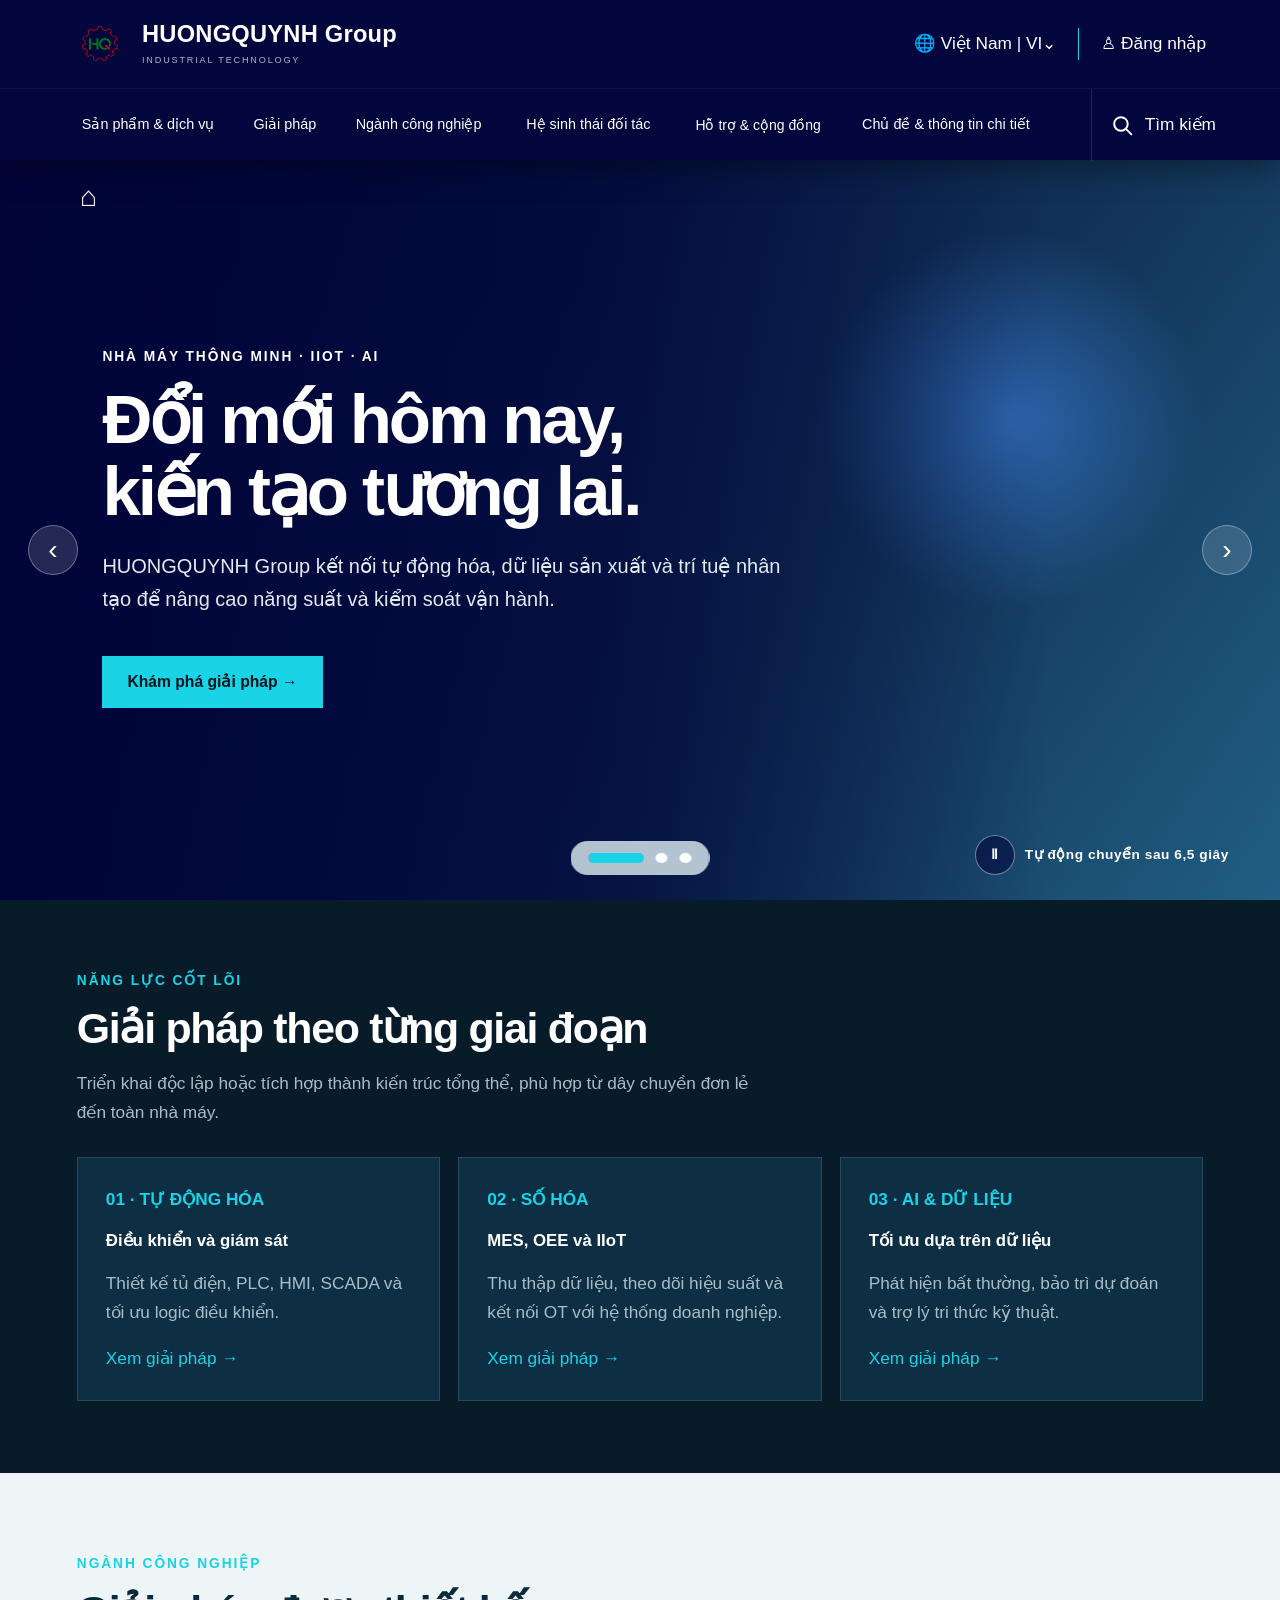
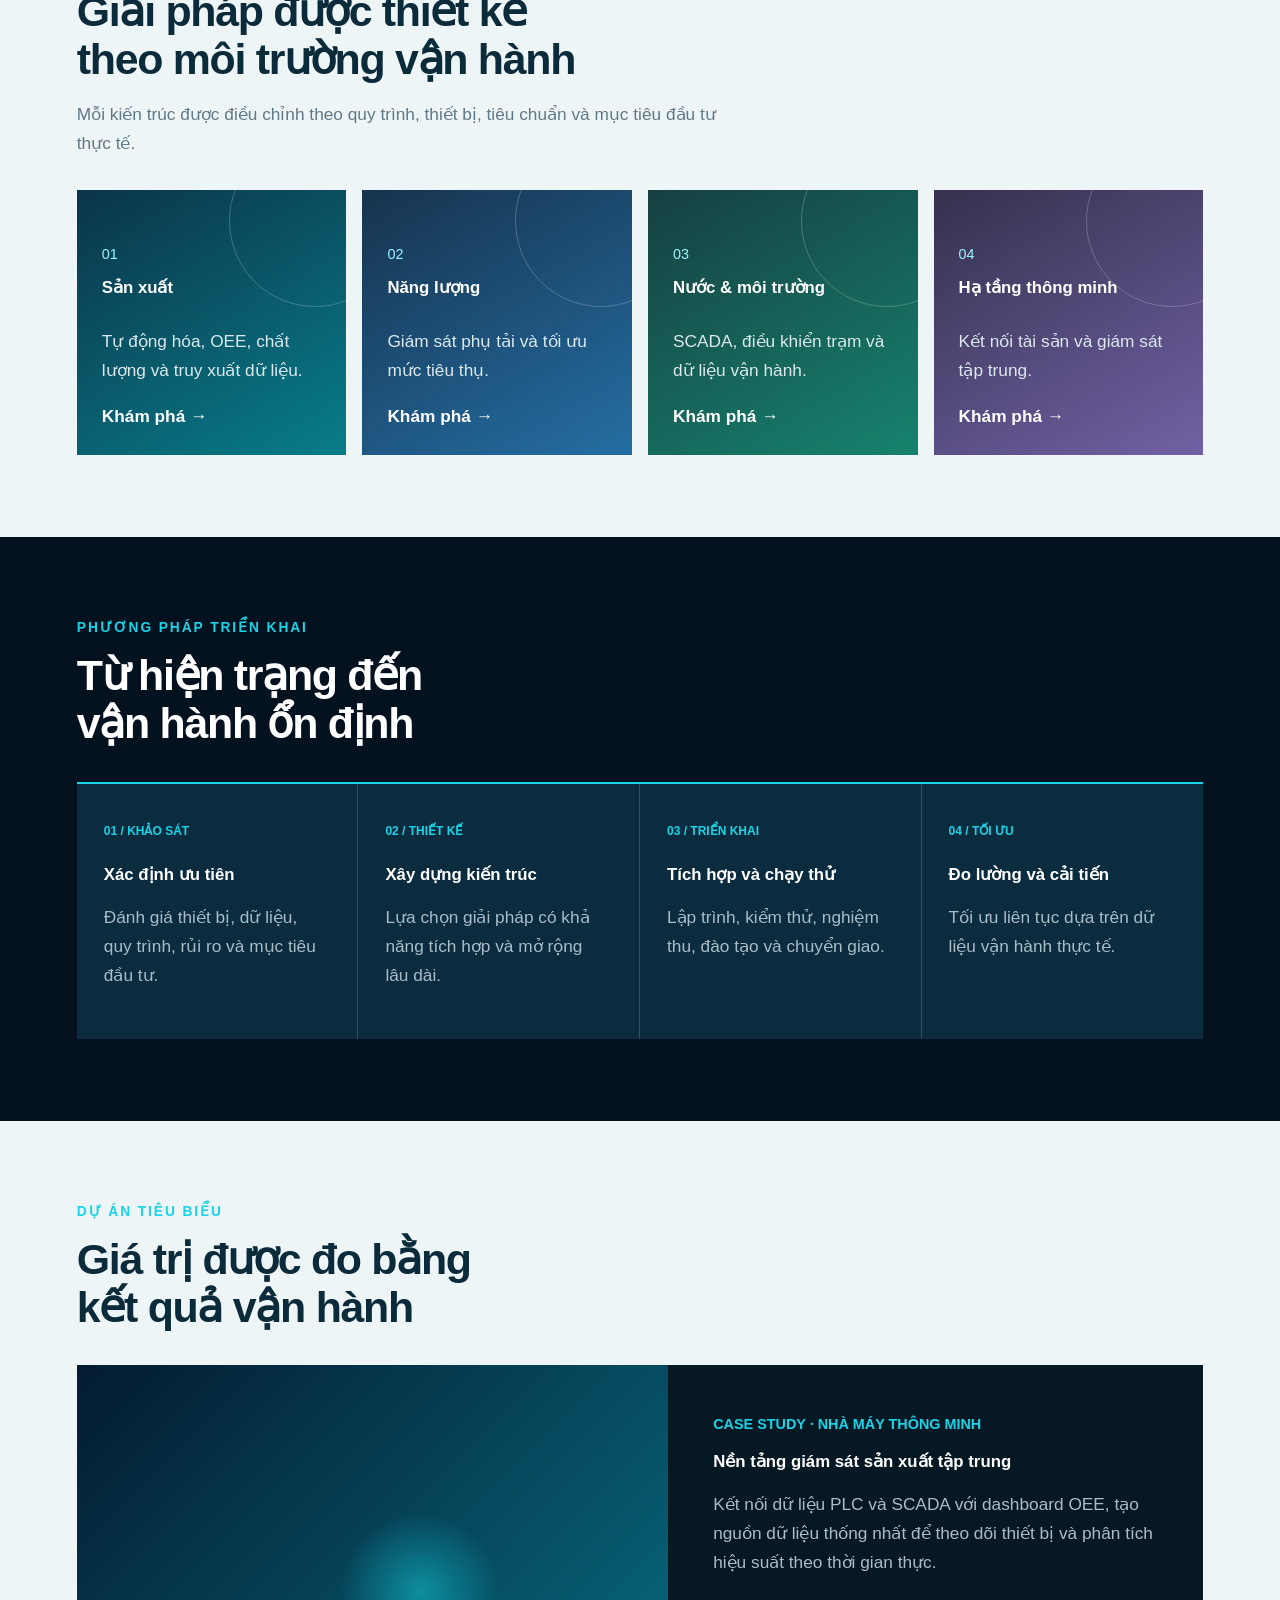
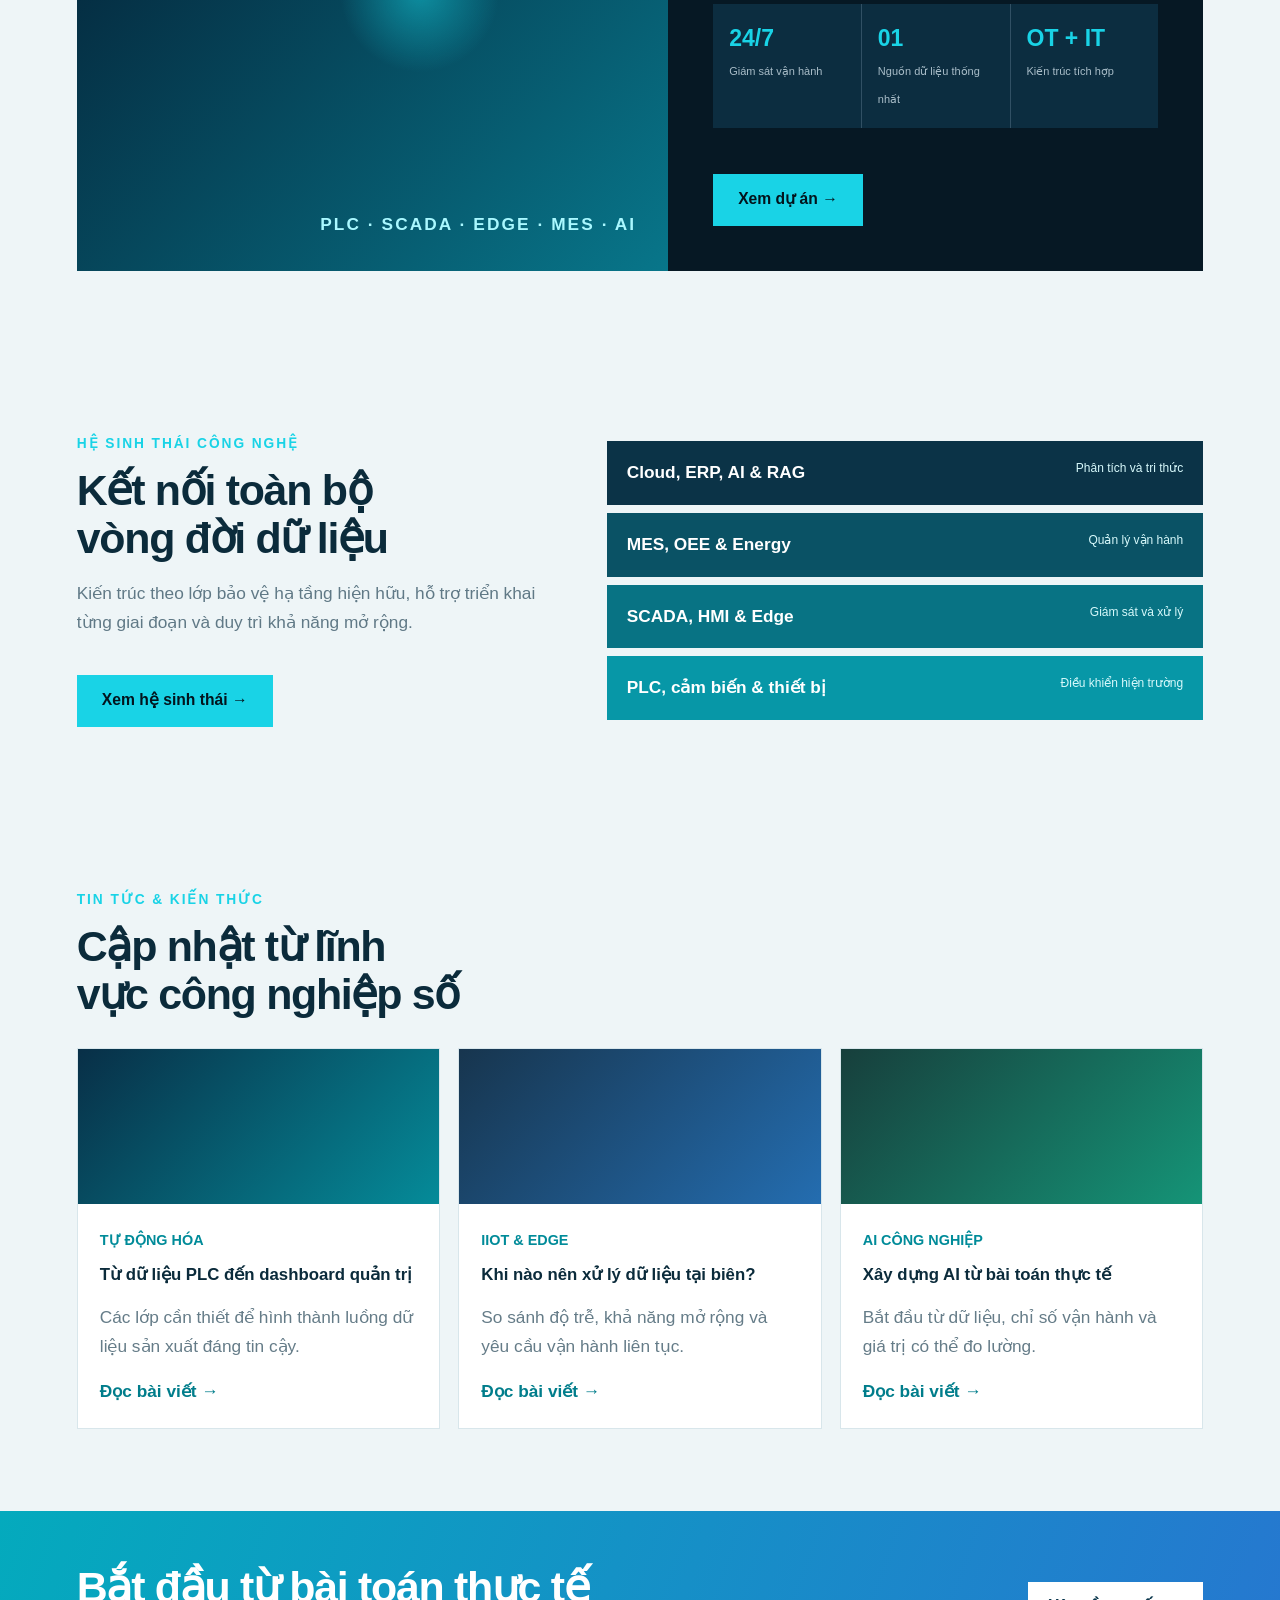
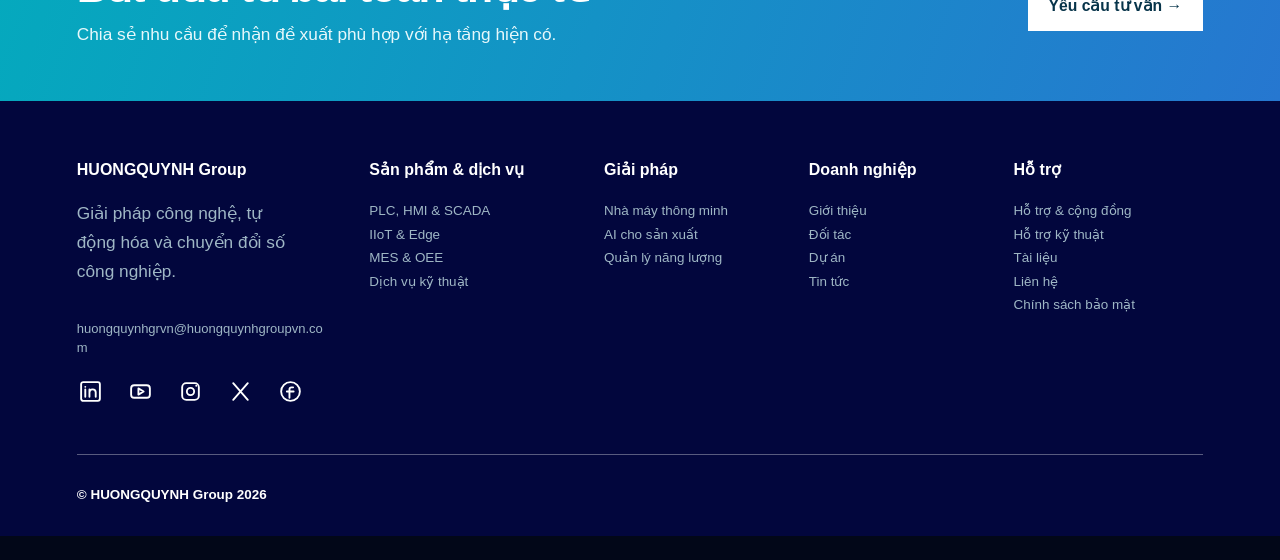
==== commit 886cfd0b: "Deploy responsive typography V6.23" ====
--- a/index.html
+++ b/index.html
@@ -1,4 +1,4 @@
-<!doctype html><html lang="vi"><head><meta charset="utf-8"><meta name="viewport" content="width=device-width,initial-scale=1"><title>HUONGQUYNH Group | V6.20 Full Screen Review</title><style>
+<!doctype html><html lang="vi"><head><meta charset="utf-8"><meta name="viewport" content="width=device-width,initial-scale=1"><title>HUONGQUYNH Group | V6.23 Responsive Typography Review</title><style>
 :root{--navy:#02063d;--cyan:#19d3e6;--deep:#061824;--panel:#0d2e43;--text:#fff;--muted:#a9bdc8;--line:rgba(255,255,255,.16)}*{box-sizing:border-box}body{margin:0;background:#151515;font-family:Segoe UI,Arial,sans-serif;color:#fff}a{color:inherit;text-decoration:none}button,input{font:inherit}.site{width:min(1200px,100%);margin:24px auto;background:var(--deep);overflow:hidden;box-shadow:0 22px 70px #0009}.top{min-height:78px;padding:0 58px;background:var(--navy);display:flex;align-items:center;justify-content:space-between}.brand{display:flex;align-items:center;gap:13px}.brand img{width:58px;height:58px;object-fit:contain}.brand strong{display:block;font-size:20px}.brand small{display:block;color:#a9bac7;font-size:9px;letter-spacing:.18em;margin-top:4px}.tools{display:flex;align-items:center;gap:12px}.tools button{border:0;background:transparent;color:#fff;cursor:pointer;padding:10px}.divider{height:32px;width:1px;background:var(--cyan)}.navrow{min-height:72px;padding:0 58px;background:var(--navy);border-top:1px solid #ffffff0b;display:flex;align-items:center;justify-content:space-between}nav{display:flex;gap:26px}nav a{font-size:14px}nav a:hover{color:var(--cyan)}.hero{position:relative;min-height:590px;overflow:hidden}.slide{display:none;position:absolute;inset:0;padding:100px 90px;align-items:center;background:radial-gradient(circle at 78% 36%,rgba(25,211,230,.56),transparent 16%),linear-gradient(125deg,#02063d,#075873 62%,#138da2)}.slide.active{display:flex}.slide:nth-child(2){background:radial-gradient(circle at 79% 36%,rgba(72,152,255,.62),transparent 17%),linear-gradient(125deg,#02063d,#143a5b 62%,#276f91)}.slide:nth-child(3){background:radial-gradient(circle at 78% 38%,rgba(43,231,169,.5),transparent 17%),linear-gradient(125deg,#02063d,#123d4d 62%,#0b756f)}.slide:before{content:"";position:absolute;inset:0;background:linear-gradient(90deg,rgba(0,4,57,.97),rgba(0,4,57,.73) 48%,rgba(0,4,57,.16) 82%)}.home{position:absolute;z-index:8;top:25px;left:80px;font-size:28px}.copy{position:relative;z-index:3;max-width:760px}.copy small{font-weight:800;letter-spacing:.14em}h1{font-size:clamp(44px,6vw,76px);line-height:1.03;letter-spacing:-.05em;margin:15px 0 22px}.copy p{font-size:17px;line-height:1.72;color:#e1ebf0;max-width:690px}.cta{display:inline-flex;margin-top:20px;min-height:52px;align-items:center;padding:0 25px;background:var(--cyan);color:#03141d;font-weight:800}.arrow{position:absolute;z-index:9;top:50%;width:50px;height:50px;border-radius:50%;border:1px solid #ffffff55;background:#ffffff24;color:#fff;font-size:28px}.prev{left:28px}.next{right:28px}.dots{position:absolute;z-index:9;bottom:25px;left:50%;transform:translateX(-50%);display:flex;gap:12px;background:#dfeff3cc;padding:12px 18px;border-radius:30px}.dot{width:10px;height:10px;border:0;border-radius:50%;background:#fff}.dot.active{width:55px;border-radius:8px;background:#708d9b}.access{display:grid;grid-template-columns:repeat(4,1fr);background:#fff;color:#12303f;padding:0 58px}.access a{padding:23px 16px;border-right:1px solid #dce7eb;font-weight:700}.section{padding:72px 70px;background:#071b29}.eyebrow{color:var(--cyan);font-size:12px;font-weight:800;letter-spacing:.15em}h2{font-size:clamp(31px,4vw,48px);margin:13px 0 17px}.intro{color:var(--muted);line-height:1.7;max-width:780px}.cards{display:grid;grid-template-columns:repeat(3,1fr);gap:18px;margin-top:30px}.card{padding:28px;background:var(--panel);border:1px solid #27495c;min-height:230px}.card b,.card a{color:var(--cyan)}.card p{color:var(--muted);line-height:1.6}.panel{display:none;background:#fff;color:#16303e;padding:17px 58px;gap:10px}.panel.open{display:flex}.panel input{flex:1;padding:12px}.modal{display:none;position:fixed;inset:0;background:#000b;z-index:100;align-items:center;justify-content:center}.modal.open{display:flex}.box{width:min(440px,90%);background:#fff;color:#15313e;padding:28px}.box input{width:100%;padding:12px;margin:7px 0 13px}.review{padding:14px 58px;background:#03121c;color:#9bb1bd;font-size:13px}@media(max-width:900px){nav{display:none}.access{grid-template-columns:1fr 1fr;padding:0}.cards{grid-template-columns:1fr}}@media(max-width:650px){.site{margin:0}.top,.navrow{padding:0 22px}.brand img{width:48px;height:48px}.brand strong{font-size:16px}.brand small{display:none}.tools span{display:none}.slide{padding:110px 48px}.home{left:40px}.access{grid-template-columns:1fr}}
 
 .full-light{padding:82px 70px;background:#eef5f7;color:#0b2b3b}.full-dark{padding:82px 70px;background:#04111f;color:#fff}.full-light .intro{color:#607986}.industries{display:grid;grid-template-columns:repeat(4,1fr);gap:16px;margin-top:32px}.industry{min-height:265px;padding:25px;color:#fff;display:flex;flex-direction:column;justify-content:flex-end;background:linear-gradient(150deg,#0b344a,#087d89);position:relative;overflow:hidden}.industry:nth-child(2){background:linear-gradient(150deg,#17334e,#246ea3)}.industry:nth-child(3){background:linear-gradient(150deg,#163f42,#16836d)}.industry:nth-child(4){background:linear-gradient(150deg,#35314d,#7161a5)}.industry:after{content:"";position:absolute;width:170px;height:170px;border:1px solid #ffffff38;border-radius:50%;right:-55px;top:-55px}.industry>*{position:relative;z-index:1}.industry small{color:#9af6ff}.industry h3{font-size:22px;margin:11px 0}.industry p{color:#dbe9ee;line-height:1.55}.industry a{font-weight:800}.steps{display:grid;grid-template-columns:repeat(4,1fr);margin-top:35px;border-top:2px solid var(--cyan)}.step{padding:32px 27px;background:#0b2b3e;border-right:1px solid #315064}.step:last-child{border-right:0}.step b{color:var(--cyan);font-size:12px}.step h3{margin:20px 0 12px}.step p{color:var(--muted);line-height:1.6}.project{display:grid;grid-template-columns:1.05fr .95fr;min-height:430px;margin-top:34px}.projectvisual{background:radial-gradient(circle at 58% 45%,#15d8e77a,transparent 18%),linear-gradient(135deg,#041b30,#08768a);position:relative}.projectvisual:after{content:"PLC · SCADA · EDGE · MES · AI";position:absolute;bottom:32px;right:32px;color:#aaf8ff;letter-spacing:.12em;font-weight:700}.projectcopy{background:#061824;color:#fff;padding:45px}.projectcopy small{color:var(--cyan);font-weight:900}.projectcopy h3{font-size:30px;margin:14px 0}.projectcopy p{color:var(--muted);line-height:1.7}.kpis{display:grid;grid-template-columns:repeat(3,1fr);gap:1px;background:#315064;margin:26px 0}.kpi{background:#0c2d40;padding:16px}.kpi strong{display:block;color:var(--cyan);font-size:23px}.kpi span{font-size:11px;color:var(--muted)}.eco{display:grid;grid-template-columns:.9fr 1.1fr;gap:42px;align-items:center}.layers{display:grid;gap:8px}.layer{padding:18px 20px;background:#0b3347;color:#fff;display:flex;justify-content:space-between;gap:12px}.layer:nth-child(2){background:#0a5265}.layer:nth-child(3){background:#087384}.layer:nth-child(4){background:#0797a7}.layer span{font-size:12px;color:#d7f9fb}.news{display:grid;grid-template-columns:repeat(3,1fr);gap:18px;margin-top:30px}.article{background:#fff;color:#0b2b3b;border:1px solid #d8e6eb}.articleimg{height:155px;background:linear-gradient(135deg,#082f47,#058b99)}.article:nth-child(2) .articleimg{background:linear-gradient(135deg,#17354e,#246db0)}.article:nth-child(3) .articleimg{background:linear-gradient(135deg,#173f3c,#159477)}.articlebody{padding:22px}.articlebody small{color:#008b99;font-weight:900}.articlebody h3{font-size:18px;margin:10px 0}.articlebody p{color:#657c88;line-height:1.6;font-size:13px}.articlebody a{color:#007d8b;font-weight:800}.contact{padding:52px 70px;background:linear-gradient(110deg,#04aabd,#2677d0);display:flex;align-items:center;justify-content:space-between;gap:25px}.contact h2{margin:0 0 9px}.contact p{margin:0;color:#e7f8fb}.contact a{background:#fff;color:#07344a;padding:15px 21px;font-weight:900}.footer{background:#020b14;padding:48px 70px 24px}.footergrid{display:grid;grid-template-columns:1.35fr repeat(4,1fr);gap:32px}.footer h3{font-size:14px;margin:0 0 15px}.footer p,.footer a{display:block;color:#93abb8;font-size:13px;line-height:1.9}.footerbrand{display:flex;align-items:center;gap:12px}.footerbrand img{width:58px;height:58px;object-fit:contain}.footerbrand strong{color:#fff}.bottom{margin-top:34px;padding-top:19px;border-top:1px solid var(--line);display:flex;justify-content:space-between;gap:20px;color:#8099a6;font-size:12px}.review{display:none}@media(max-width:1000px){.industries,.steps{grid-template-columns:1fr 1fr}.news{grid-template-columns:1fr 1fr}.footergrid{grid-template-columns:1fr 1fr}.project,.eco{grid-template-columns:1fr}}@media(max-width:650px){.full-light,.full-dark,.contact,.footer{padding-left:22px;padding-right:22px}.industries,.steps,.news,.footergrid{grid-template-columns:1fr}.contact{align-items:flex-start;flex-direction:column}.bottom{flex-direction:column}.projectcopy{padding:28px}.kpis{grid-template-columns:1fr}}
@@ -184,8 +184,92 @@
 .contact,.footer{padding-left:clamp(24px,6vw,110px);padding-right:clamp(24px,6vw,110px)}
 @media(max-width:900px){.hero,.slide{min-height:calc(100vh - var(--header-total-h,150px))}}
 @media(max-width:650px){html,body{width:100%}.site{width:100%;margin:0}.hero,.slide{min-height:calc(100vh - var(--header-total-h,150px))}.slide{padding-left:32px;padding-right:32px}.section,.full-light,.full-dark,.contact,.footer{padding-left:22px;padding-right:22px}}
+
+/* V6.21 motion system */
+:root{--motion-fast:180ms;--motion-base:520ms;--motion-slow:900ms;--ease-out:cubic-bezier(.2,.75,.25,1)}
+html{scroll-behavior:smooth}
+header{transition:background-color var(--motion-fast) ease,box-shadow var(--motion-fast) ease,transform var(--motion-fast) ease}
+header.is-scrolled{background:rgba(2,6,61,.94);box-shadow:0 14px 36px rgba(0,0,0,.42);backdrop-filter:blur(12px)}
+.brand img{transition:transform 420ms var(--ease-out),filter 420ms ease}.brand:hover img{transform:rotate(-5deg) scale(1.06);filter:drop-shadow(0 0 12px rgba(25,211,230,.35))}
+.navrow nav a,.search-control,.tools button{transition:color var(--motion-fast) ease,background-color var(--motion-fast) ease,transform var(--motion-fast) ease}.navrow nav a:hover,.tools button:hover{transform:translateY(-2px)}
+.slide{opacity:0;visibility:hidden;transform:scale(1.025);transition:opacity 700ms ease,transform 1100ms var(--ease-out),visibility 0s linear 700ms}.slide.active{opacity:1;visibility:visible;transform:scale(1);transition-delay:0s}
+.slide.active .copy small{animation:motionFadeUp 650ms 100ms both var(--ease-out)}.slide.active .copy h1{animation:motionFadeUp 760ms 190ms both var(--ease-out)}.slide.active .copy p{animation:motionFadeUp 760ms 290ms both var(--ease-out)}.slide.active .copy .cta{animation:motionFadeUp 760ms 390ms both var(--ease-out)}
+.arrow{transition:transform var(--motion-fast) ease,background-color var(--motion-fast) ease,border-color var(--motion-fast) ease}.arrow:hover{transform:scale(1.1);background:rgba(25,211,230,.24);border-color:var(--cyan)}.prev:hover{transform:translateX(-4px) scale(1.1)}.next:hover{transform:translateX(4px) scale(1.1)}
+.dot{transition:width 280ms var(--ease-out),background-color 280ms ease,transform 280ms ease}.dot:hover{transform:scale(1.25)}
+.card,.industry,.article,.step,.project,.layer{transition:transform 320ms var(--ease-out),box-shadow 320ms ease,border-color 320ms ease}.card:hover,.article:hover{transform:translateY(-8px);box-shadow:0 18px 38px rgba(0,0,0,.2)}.industry:hover{transform:translateY(-7px) scale(1.012);box-shadow:0 18px 38px rgba(4,34,50,.24)}.step:hover{transform:translateY(-5px);box-shadow:inset 0 3px 0 var(--cyan),0 16px 30px rgba(0,0,0,.18)}.layer:hover{transform:translateX(8px)}
+.cta,.primary,.secondary,.contact a{transition:transform 240ms var(--ease-out),box-shadow 240ms ease,filter 240ms ease}.cta:hover,.primary:hover,.contact a:hover{transform:translateY(-3px);box-shadow:0 12px 28px rgba(8,216,237,.28);filter:brightness(1.06)}
+.social-links a{transition:color 180ms ease,transform 260ms var(--ease-out)}.social-links a:hover{transform:translateY(-4px) scale(1.08)}
+.reveal{opacity:0;transform:translateY(34px);transition:opacity 700ms ease,transform 760ms var(--ease-out)}.reveal.reveal-left{transform:translateX(-40px)}.reveal.reveal-right{transform:translateX(40px)}.reveal.is-visible{opacity:1;transform:none}
+.reveal-stagger>*{opacity:0;transform:translateY(24px);transition:opacity 560ms ease,transform 640ms var(--ease-out)}.reveal-stagger.is-visible>*{opacity:1;transform:none}.reveal-stagger.is-visible>*:nth-child(2){transition-delay:90ms}.reveal-stagger.is-visible>*:nth-child(3){transition-delay:180ms}.reveal-stagger.is-visible>*:nth-child(4){transition-delay:270ms}.reveal-stagger.is-visible>*:nth-child(5){transition-delay:360ms}.reveal-stagger.is-visible>*:nth-child(6){transition-delay:450ms}
+@keyframes motionFadeUp{from{opacity:0;transform:translateY(28px)}to{opacity:1;transform:none}}
+@media(prefers-reduced-motion:reduce){html{scroll-behavior:auto}*,*::before,*::after{animation-duration:.01ms!important;animation-iteration-count:1!important;transition-duration:.01ms!important;scroll-behavior:auto!important}.reveal,.reveal-stagger>*{opacity:1!important;transform:none!important}}
+
+/* V6.22 automatic slider/banner */
+.hero{--slide-duration:6500ms}
+.slide{pointer-events:none}.slide.active{pointer-events:auto}
+.dots{z-index:12}.dot{position:relative;overflow:hidden}
+.dot.active::after{content:"";position:absolute;inset:0;background:var(--cyan);transform-origin:left center;animation:slideProgress var(--slide-duration) linear forwards}
+.hero.is-paused .dot.active::after{animation-play-state:paused}
+.hero-status{position:absolute;z-index:12;right:clamp(28px,4vw,64px);bottom:25px;display:flex;align-items:center;gap:10px;color:#fff;font-size:12px;font-weight:700;letter-spacing:.04em}
+.hero-pause{width:40px;height:40px;border:1px solid rgba(255,255,255,.42);border-radius:50%;background:rgba(2,6,61,.58);color:#fff;display:grid;place-items:center;cursor:pointer;transition:background-color 180ms ease,transform 180ms ease,border-color 180ms ease}
+.hero-pause:hover,.hero-pause:focus-visible{background:rgba(25,211,230,.25);border-color:var(--cyan);transform:scale(1.08);outline:2px solid var(--cyan);outline-offset:3px}
+@keyframes slideProgress{from{transform:scaleX(0)}to{transform:scaleX(1)}}
+@media(max-width:650px){.hero-status{right:18px;bottom:82px}.hero-status span{display:none}}
+@media(prefers-reduced-motion:reduce){.dot.active::after{animation:none;transform:scaleX(1)}.hero-status{display:none}}
+
+/* V6.23 responsive typography system */
+:root{
+ --fs-hero:clamp(2.35rem,5.4vw,5rem);
+ --fs-h2:clamp(1.85rem,3.35vw,3.15rem);
+ --fs-h3:clamp(1.05rem,1.25vw,1.35rem);
+ --fs-body:clamp(.96rem,.28vw + .9rem,1.08rem);
+ --fs-small:clamp(.75rem,.18vw + .71rem,.86rem);
+ --content-measure:72ch;
+}
+body{font-size:var(--fs-body);line-height:1.6;-webkit-text-size-adjust:100%;text-size-adjust:100%}
+.copy{width:min(100%,820px)}
+.copy h1,.hero h1{font-size:var(--fs-hero);line-height:1.04;letter-spacing:-.045em;text-wrap:balance;max-width:16ch}
+.copy p,.hero p{font-size:clamp(1rem,.55vw + .86rem,1.25rem);line-height:1.65;max-width:62ch;text-wrap:pretty}
+.copy small,.eyebrow{font-size:clamp(.72rem,.25vw + .66rem,.88rem);line-height:1.35;letter-spacing:clamp(.1em,.15vw,.16em)}
+h2,.title{font-size:var(--fs-h2);line-height:1.12;letter-spacing:-.03em;text-wrap:balance;max-width:24ch}
+h3,.card h3,.industry h3,.step h3,.articlebody h3,.projectcopy h3{font-size:var(--fs-h3);line-height:1.3;text-wrap:balance}
+p,.intro,.card p,.industry p,.step p,.articlebody p,.projectcopy p,.footer p{font-size:var(--fs-body);line-height:1.68;text-wrap:pretty}
+.intro{max-width:var(--content-measure)}
+.navrow nav a,.support-link{font-size:clamp(.78rem,.22vw + .74rem,.9rem)}
+.brand strong{font-size:clamp(1rem,.85vw + .8rem,1.5rem)}
+.brand small{font-size:clamp(.48rem,.15vw + .45rem,.63rem);letter-spacing:clamp(.12em,.2vw,.2em)}
+.cta,.primary,.secondary,.contact a,.panel button{font-size:clamp(.86rem,.2vw + .82rem,.98rem);line-height:1.2}
+.card,.industry,.step,.articlebody,.projectcopy{overflow-wrap:anywhere}
+.footergrid h3,.footerbrand-copy strong{font-size:clamp(.9rem,.2vw + .86rem,1rem)}
+.footergrid a:not(.footerbrand),.company-email,.legal-links a,.copyright{font-size:clamp(.75rem,.15vw + .72rem,.84rem)}
+.hero-status{font-size:var(--fs-small)}
+@media(min-width:1600px){
+ .top,.navrow{padding-left:7vw;padding-right:7vw}
+ .section,.full-light,.full-dark,.contact,.footer{padding-left:7vw;padding-right:7vw}
+ .copy{max-width:900px}
+}
+@media(max-width:1100px){
+ .copy h1,.hero h1{max-width:18ch}
+ h2,.title{max-width:28ch}
+}
+@media(max-width:760px){
+ :root{--fs-hero:clamp(2.3rem,9.2vw,3.8rem);--fs-h2:clamp(1.75rem,6.7vw,2.65rem);--fs-body:clamp(.94rem,1vw + .72rem,1.04rem)}
+ .copy h1,.hero h1{max-width:14ch;letter-spacing:-.035em}
+ .copy p,.hero p{font-size:clamp(.98rem,1.2vw + .7rem,1.1rem);max-width:38ch}
+ .slide{padding-top:clamp(6.5rem,18vh,9.5rem);padding-bottom:6.5rem}
+ h2,.title{max-width:18ch}
+ .card h3,.industry h3,.step h3,.articlebody h3{font-size:clamp(1.05rem,4.8vw,1.3rem)}
+}
+@media(max-width:420px){
+ :root{--fs-hero:clamp(2rem,10.5vw,2.85rem);--fs-h2:clamp(1.55rem,8vw,2.15rem);--fs-body:.95rem}
+ .copy h1,.hero h1{max-width:12.7ch;line-height:1.06}
+ .copy p,.hero p{font-size:.98rem;line-height:1.58}
+ .copy small,.eyebrow{font-size:.72rem;letter-spacing:.1em}
+ .slide{padding-left:22px;padding-right:22px}
+ .footergrid h3,.footerbrand-copy strong{font-size:.94rem}
+}
 </style></head><body><div class="site"><header><div class="top"><a class="brand" href="index.html"><img src="[data-uri]" alt="Logo HUONGQUYNH Group"><span><strong>HUONGQUYNH Group</strong><small>INDUSTRIAL TECHNOLOGY</small></span></a><div class="tools"><button id="lang">🌐 <span>Việt Nam | VI</span>⌄</button><span class="divider"></span><button id="login">♙ <span>Đăng nhập</span></button></div></div><div class="navrow"><nav><a href="san-pham-dich-vu.html">Sản phẩm & dịch vụ</a><a href="giai-phap.html">Giải pháp</a><a href="nganh-cong-nghiep.html">Ngành công nghiệp</a><a href="doi-tac.html">Hệ sinh thái đối tác</a><a class="support-link" href="ho-tro-cong-dong.html">Hỗ trợ & cộng đồng</a><a href="tin-tuc.html">Chủ đề & thông tin chi tiết</a></nav><button id="search" class="search-control" type="button" aria-label="Tìm kiếm" aria-expanded="false">
-<svg class="search-svg" viewBox="0 0 24 24" aria-hidden="true"><circle cx="10.5" cy="10.5" r="6.5"></circle><path d="m15.5 15.5 5 5"></path></svg><span>Tìm kiếm</span></button></div><form class="panel"><input type="search" placeholder="Nhập sản phẩm, giải pháp hoặc chủ đề"><button>Tìm kiếm</button></form></header><main><section class="hero"><a class="home" href="index.html">⌂</a><div class="slide active"><div class="copy"><small>NHÀ MÁY THÔNG MINH · IIOT · AI</small><h1>Đổi mới hôm nay,<br>kiến tạo tương lai.</h1><p>HUONGQUYNH Group kết nối tự động hóa, dữ liệu sản xuất và trí tuệ nhân tạo để nâng cao năng suất và kiểm soát vận hành.</p><a class="cta" href="giai-phap.html">Khám phá giải pháp →</a></div></div><div class="slide"><div class="copy"><small>SỐ HÓA SẢN XUẤT</small><h1>Dữ liệu tập trung,<br>quyết định chính xác.</h1><p>Tích hợp PLC, SCADA, MES, ERP và dashboard OEE thành luồng dữ liệu thống nhất.</p><a class="cta" href="so-hoa-san-xuat.html">Xem giải pháp số hóa →</a></div></div><div class="slide"><div class="copy"><small>AI CHO CÔNG NGHIỆP</small><h1>Dự báo sớm,<br>tối ưu liên tục.</h1><p>Ứng dụng AI trong phát hiện bất thường, bảo trì dự đoán và kiểm soát chất lượng.</p><a class="cta" href="ai-san-xuat.html">Khám phá AI công nghiệp →</a></div></div><button class="arrow prev">‹</button><button class="arrow next">›</button><div class="dots"><button class="dot active"></button><button class="dot"></button><button class="dot"></button></div></section><section class="section"><div class="eyebrow">NĂNG LỰC CỐT LÕI</div><h2>Giải pháp theo từng giai đoạn</h2><p class="intro">Triển khai độc lập hoặc tích hợp thành kiến trúc tổng thể, phù hợp từ dây chuyền đơn lẻ đến toàn nhà máy.</p><div class="cards"><article class="card"><b>01 · TỰ ĐỘNG HÓA</b><h3>Điều khiển và giám sát</h3><p>Thiết kế tủ điện, PLC, HMI, SCADA và tối ưu logic điều khiển.</p><a href="giai-phap-tu-dong-hoa.html">Xem giải pháp →</a></article><article class="card"><b>02 · SỐ HÓA</b><h3>MES, OEE và IIoT</h3><p>Thu thập dữ liệu, theo dõi hiệu suất và kết nối OT với hệ thống doanh nghiệp.</p><a href="mes-oee.html">Xem giải pháp →</a></article><article class="card"><b>03 · AI & DỮ LIỆU</b><h3>Tối ưu dựa trên dữ liệu</h3><p>Phát hiện bất thường, bảo trì dự đoán và trợ lý tri thức kỹ thuật.</p><a href="ai-san-xuat.html">Xem giải pháp →</a></article></div></section>
+<svg class="search-svg" viewBox="0 0 24 24" aria-hidden="true"><circle cx="10.5" cy="10.5" r="6.5"></circle><path d="m15.5 15.5 5 5"></path></svg><span>Tìm kiếm</span></button></div><form class="panel"><input type="search" placeholder="Nhập sản phẩm, giải pháp hoặc chủ đề"><button>Tìm kiếm</button></form></header><main><section class="hero"><a class="home" href="index.html">⌂</a><div class="slide active"><div class="copy"><small>NHÀ MÁY THÔNG MINH · IIOT · AI</small><h1>Đổi mới hôm nay,<br>kiến tạo tương lai.</h1><p>HUONGQUYNH Group kết nối tự động hóa, dữ liệu sản xuất và trí tuệ nhân tạo để nâng cao năng suất và kiểm soát vận hành.</p><a class="cta" href="giai-phap.html">Khám phá giải pháp →</a></div></div><div class="slide"><div class="copy"><small>SỐ HÓA SẢN XUẤT</small><h1>Dữ liệu tập trung,<br>quyết định chính xác.</h1><p>Tích hợp PLC, SCADA, MES, ERP và dashboard OEE thành luồng dữ liệu thống nhất.</p><a class="cta" href="so-hoa-san-xuat.html">Xem giải pháp số hóa →</a></div></div><div class="slide"><div class="copy"><small>AI CHO CÔNG NGHIỆP</small><h1>Dự báo sớm,<br>tối ưu liên tục.</h1><p>Ứng dụng AI trong phát hiện bất thường, bảo trì dự đoán và kiểm soát chất lượng.</p><a class="cta" href="ai-san-xuat.html">Khám phá AI công nghiệp →</a></div></div><button class="arrow prev">‹</button><button class="arrow next">›</button><div class="dots"><button class="dot active"></button><button class="dot"></button><button class="dot"></button></div><div class="hero-status"><button class="hero-pause" type="button" aria-label="Tạm dừng Slider" aria-pressed="false">Ⅱ</button><span>Tự động chuyển sau 6,5 giây</span></div></section><section class="section"><div class="eyebrow">NĂNG LỰC CỐT LÕI</div><h2>Giải pháp theo từng giai đoạn</h2><p class="intro">Triển khai độc lập hoặc tích hợp thành kiến trúc tổng thể, phù hợp từ dây chuyền đơn lẻ đến toàn nhà máy.</p><div class="cards"><article class="card"><b>01 · TỰ ĐỘNG HÓA</b><h3>Điều khiển và giám sát</h3><p>Thiết kế tủ điện, PLC, HMI, SCADA và tối ưu logic điều khiển.</p><a href="giai-phap-tu-dong-hoa.html">Xem giải pháp →</a></article><article class="card"><b>02 · SỐ HÓA</b><h3>MES, OEE và IIoT</h3><p>Thu thập dữ liệu, theo dõi hiệu suất và kết nối OT với hệ thống doanh nghiệp.</p><a href="mes-oee.html">Xem giải pháp →</a></article><article class="card"><b>03 · AI & DỮ LIỆU</b><h3>Tối ưu dựa trên dữ liệu</h3><p>Phát hiện bất thường, bảo trì dự đoán và trợ lý tri thức kỹ thuật.</p><a href="ai-san-xuat.html">Xem giải pháp →</a></article></div></section>
 <section class="full-light"><div class="eyebrow">NGÀNH CÔNG NGHIỆP</div><h2>Giải pháp được thiết kế theo môi trường vận hành</h2><p class="intro">Mỗi kiến trúc được điều chỉnh theo quy trình, thiết bị, tiêu chuẩn và mục tiêu đầu tư thực tế.</p><div class="industries"><article class="industry"><small>01</small><h3>Sản xuất</h3><p>Tự động hóa, OEE, chất lượng và truy xuất dữ liệu.</p><a href="san-xuat.html">Khám phá →</a></article><article class="industry"><small>02</small><h3>Năng lượng</h3><p>Giám sát phụ tải và tối ưu mức tiêu thụ.</p><a href="nang-luong.html">Khám phá →</a></article><article class="industry"><small>03</small><h3>Nước & môi trường</h3><p>SCADA, điều khiển trạm và dữ liệu vận hành.</p><a href="nuoc-moi-truong.html">Khám phá →</a></article><article class="industry"><small>04</small><h3>Hạ tầng thông minh</h3><p>Kết nối tài sản và giám sát tập trung.</p><a href="ha-tang-thong-minh.html">Khám phá →</a></article></div></section>
 <section class="full-dark"><div class="eyebrow">PHƯƠNG PHÁP TRIỂN KHAI</div><h2>Từ hiện trạng đến vận hành ổn định</h2><div class="steps"><article class="step"><b>01 / KHẢO SÁT</b><h3>Xác định ưu tiên</h3><p>Đánh giá thiết bị, dữ liệu, quy trình, rủi ro và mục tiêu đầu tư.</p></article><article class="step"><b>02 / THIẾT KẾ</b><h3>Xây dựng kiến trúc</h3><p>Lựa chọn giải pháp có khả năng tích hợp và mở rộng lâu dài.</p></article><article class="step"><b>03 / TRIỂN KHAI</b><h3>Tích hợp và chạy thử</h3><p>Lập trình, kiểm thử, nghiệm thu, đào tạo và chuyển giao.</p></article><article class="step"><b>04 / TỐI ƯU</b><h3>Đo lường và cải tiến</h3><p>Tối ưu liên tục dựa trên dữ liệu vận hành thực tế.</p></article></div></section>
 <section class="full-light"><div class="eyebrow">DỰ ÁN TIÊU BIỂU</div><h2>Giá trị được đo bằng kết quả vận hành</h2><div class="project"><div class="projectvisual"></div><div class="projectcopy"><small>CASE STUDY · NHÀ MÁY THÔNG MINH</small><h3>Nền tảng giám sát sản xuất tập trung</h3><p>Kết nối dữ liệu PLC và SCADA với dashboard OEE, tạo nguồn dữ liệu thống nhất để theo dõi thiết bị và phân tích hiệu suất theo thời gian thực.</p><div class="kpis"><div class="kpi"><strong>24/7</strong><span>Giám sát vận hành</span></div><div class="kpi"><strong>01</strong><span>Nguồn dữ liệu thống nhất</span></div><div class="kpi"><strong>OT + IT</strong><span>Kiến trúc tích hợp</span></div></div><a class="cta" href="du-an-tieu-bieu.html">Xem dự án →</a></div></div></section>
@@ -200,4 +284,64 @@
 <a href="#" aria-label="X" title="X"><svg viewBox="0 0 24 24" aria-hidden="true"><path d="M5 4 19 20M19 4 5 20"></path></svg></a>
 <a href="#" aria-label="Facebook" title="Facebook"><svg viewBox="0 0 24 24" aria-hidden="true"><circle cx="12" cy="12" r="9"></circle><path d="M14.5 8H13a2 2 0 0 0-2 2v8M8.5 12H15"></path></svg></a>
 </div></div><div><h3>Sản phẩm & dịch vụ</h3><a href="plc-hmi-scada.html">PLC, HMI & SCADA</a><a href="iiot-edge.html">IIoT & Edge</a><a href="mes-oee.html">MES & OEE</a><a href="dich-vu-ky-thuat.html">Dịch vụ kỹ thuật</a></div><div><h3>Giải pháp</h3><a href="nha-may-thong-minh.html">Nhà máy thông minh</a><a href="ai-san-xuat.html">AI cho sản xuất</a><a href="quan-ly-nang-luong.html">Quản lý năng lượng</a></div><div><h3>Doanh nghiệp</h3><a href="gioi-thieu.html">Giới thiệu</a><a href="doi-tac.html">Đối tác</a><a href="du-an-tieu-bieu.html">Dự án</a><a href="tin-tuc.html">Tin tức</a></div><div><h3>Hỗ trợ</h3><a href="ho-tro-cong-dong.html">Hỗ trợ & cộng đồng</a><a href="ho-tro.html">Hỗ trợ kỹ thuật</a><a href="tai-lieu.html">Tài liệu</a><a href="lien-he.html">Liên hệ</a><a href="chinh-sach-bao-mat.html">Chính sách bảo mật</a></div></div><div class="footer-legal"><span class="copyright">© HUONGQUYNH Group 2026</span><nav class="legal-links" aria-label="Thông tin pháp lý"><a href="thong-tin-doanh-nghiep.html">Thông tin doanh nghiệp</a><a href="chinh-sach-bao-mat.html">Thông báo về quyền riêng tư</a><a href="chinh-sach-cookie.html">Thông báo về cookie</a><a href="dieu-khoan-su-dung.html">Điều khoản sử dụng</a><a href="id-ky-thuat-so.html">ID kỹ thuật số</a></nav></div></footer>
-</main></div><div class="modal"><form class="box"><h2>Đăng nhập</h2><label>Email doanh nghiệp</label><input type="email" required><label>Mật khẩu</label><input type="password" minlength="6" required><button type="submit">Đăng nhập</button> <button type="button" id="close">Đóng</button><p id="note"></p></form></div><script>const slides=[...document.querySelectorAll('.slide')],dots=[...document.querySelectorAll('.dot')];let i=0;function show(n){i=(n+slides.length)%slides.length;slides.forEach((s,x)=>s.classList.toggle('active',x===i));dots.forEach((d,x)=>d.classList.toggle('active',x===i))}document.querySelector('.prev').onclick=()=>show(i-1);document.querySelector('.next').onclick=()=>show(i+1);dots.forEach((d,x)=>d.onclick=()=>show(x));document.querySelector('#search').onclick=e=>{const open=document.querySelector('.panel').classList.toggle('open');e.currentTarget.setAttribute('aria-expanded',String(open));if(open)document.querySelector('.panel input').focus()};document.querySelector('#login').onclick=()=>document.querySelector('.modal').classList.add('open');document.querySelector('#close').onclick=()=>document.querySelector('.modal').classList.remove('open');document.querySelector('.box').onsubmit=e=>{e.preventDefault();document.querySelector('#note').textContent='Bản xét duyệt V6.1. Khi triển khai thật, kết nối Microsoft Entra ID.'};document.querySelector('#lang').onclick=e=>{const s=e.currentTarget.querySelector('span');s.textContent=s.textContent.includes('VI')?'Vietnam | EN':'Việt Nam | VI'};</script></body></html>+</main></div><div class="modal"><form class="box"><h2>Đăng nhập</h2><label>Email doanh nghiệp</label><input type="email" required><label>Mật khẩu</label><input type="password" minlength="6" required><button type="submit">Đăng nhập</button> <button type="button" id="close">Đóng</button><p id="note"></p></form></div><script>const slides=[...document.querySelectorAll('.slide')],dots=[...document.querySelectorAll('.dot')];let i=0;function show(n){i=(n+slides.length)%slides.length;slides.forEach((s,x)=>s.classList.toggle('active',x===i));dots.forEach((d,x)=>d.classList.toggle('active',x===i))}document.querySelector('.prev').onclick=()=>show(i-1);document.querySelector('.next').onclick=()=>show(i+1);dots.forEach((d,x)=>d.onclick=()=>show(x));document.querySelector('#search').onclick=e=>{const open=document.querySelector('.panel').classList.toggle('open');e.currentTarget.setAttribute('aria-expanded',String(open));if(open)document.querySelector('.panel input').focus()};document.querySelector('#login').onclick=()=>document.querySelector('.modal').classList.add('open');document.querySelector('#close').onclick=()=>document.querySelector('.modal').classList.remove('open');document.querySelector('.box').onsubmit=e=>{e.preventDefault();document.querySelector('#note').textContent='Bản xét duyệt V6.1. Khi triển khai thật, kết nối Microsoft Entra ID.'};document.querySelector('#lang').onclick=e=>{const s=e.currentTarget.querySelector('span');s.textContent=s.textContent.includes('VI')?'Vietnam | EN':'Việt Nam | VI'};</script>
+<script>
+(()=>{
+ const root=document.documentElement;
+ const header=document.querySelector('header');
+ const reduce=window.matchMedia('(prefers-reduced-motion: reduce)').matches;
+ const sections=[...document.querySelectorAll('.section,.full-light,.full-dark,.project,.eco,.contact,.footer')];
+ sections.forEach((el,i)=>{el.classList.add('reveal');if(i%3===1)el.classList.add('reveal-left');if(i%3===2)el.classList.add('reveal-right')});
+ document.querySelectorAll('.cards,.industries,.steps,.news,.layers,.footergrid,.legal-links').forEach(el=>el.classList.add('reveal-stagger'));
+ const targets=[...document.querySelectorAll('.reveal,.reveal-stagger')];
+ if(reduce){targets.forEach(el=>el.classList.add('is-visible'))}
+ else{
+  const io=new IntersectionObserver(entries=>entries.forEach(entry=>{if(entry.isIntersecting){entry.target.classList.add('is-visible');io.unobserve(entry.target)}}),{threshold:.12,rootMargin:'0px 0px -8% 0px'});
+  targets.forEach(el=>io.observe(el));
+ }
+ const setHeader=()=>header&&header.classList.toggle('is-scrolled',window.scrollY>24);
+ setHeader();window.addEventListener('scroll',setHeader,{passive:true});
+})();
+</script>
+
+<script>
+(()=>{
+ const hero=document.querySelector('.hero');
+ if(!hero||hero.dataset.autoplayReady)return;
+ hero.dataset.autoplayReady='1';
+ const slides=[...hero.querySelectorAll('.slide')];
+ const dots=[...hero.querySelectorAll('.dot')];
+ const prev=hero.querySelector('.prev');
+ const next=hero.querySelector('.next');
+ const pause=hero.querySelector('.hero-pause');
+ const reduce=window.matchMedia('(prefers-reduced-motion: reduce)').matches;
+ const duration=6500;
+ let index=Math.max(0,slides.findIndex(s=>s.classList.contains('active')));
+ let timer=null;
+ let paused=reduce;
+ function render(n){
+   index=(n+slides.length)%slides.length;
+   slides.forEach((s,i)=>s.classList.toggle('active',i===index));
+   dots.forEach((d,i)=>{d.classList.toggle('active',i===index);d.setAttribute('aria-current',i===index?'true':'false')});
+   hero.style.setProperty('--slide-duration',duration+'ms');
+ }
+ function stop(){if(timer){clearTimeout(timer);timer=null}}
+ function schedule(){stop();if(!paused&&slides.length>1)timer=setTimeout(()=>{render(index+1);schedule()},duration)}
+ function setPaused(value){paused=value;hero.classList.toggle('is-paused',paused);if(pause){pause.textContent=paused?'▶':'Ⅱ';pause.setAttribute('aria-pressed',String(paused));pause.setAttribute('aria-label',paused?'Tiếp tục Slider':'Tạm dừng Slider')}paused?stop():schedule()}
+ function go(n){render(n);schedule()}
+ if(prev)prev.addEventListener('click',()=>go(index-1));
+ if(next)next.addEventListener('click',()=>go(index+1));
+ dots.forEach((d,i)=>d.addEventListener('click',()=>go(i)));
+ if(pause)pause.addEventListener('click',()=>setPaused(!paused));
+ hero.addEventListener('mouseenter',()=>{if(!reduce){hero.dataset.resume=paused?'0':'1';setPaused(true)}});
+ hero.addEventListener('mouseleave',()=>{if(hero.dataset.resume==='1')setPaused(false)});
+ hero.addEventListener('focusin',()=>{if(!reduce){hero.dataset.focusResume=paused?'0':'1';setPaused(true)}});
+ hero.addEventListener('focusout',e=>{if(!hero.contains(e.relatedTarget)&&hero.dataset.focusResume==='1')setPaused(false)});
+ document.addEventListener('visibilitychange',()=>{if(document.hidden)stop();else schedule()});
+ let touchX=0;
+ hero.addEventListener('touchstart',e=>{touchX=e.changedTouches[0].clientX},{passive:true});
+ hero.addEventListener('touchend',e=>{const dx=e.changedTouches[0].clientX-touchX;if(Math.abs(dx)>55)go(index+(dx<0?1:-1))},{passive:true});
+ render(index);setPaused(paused);
+})();
+</script>
+</body></html>
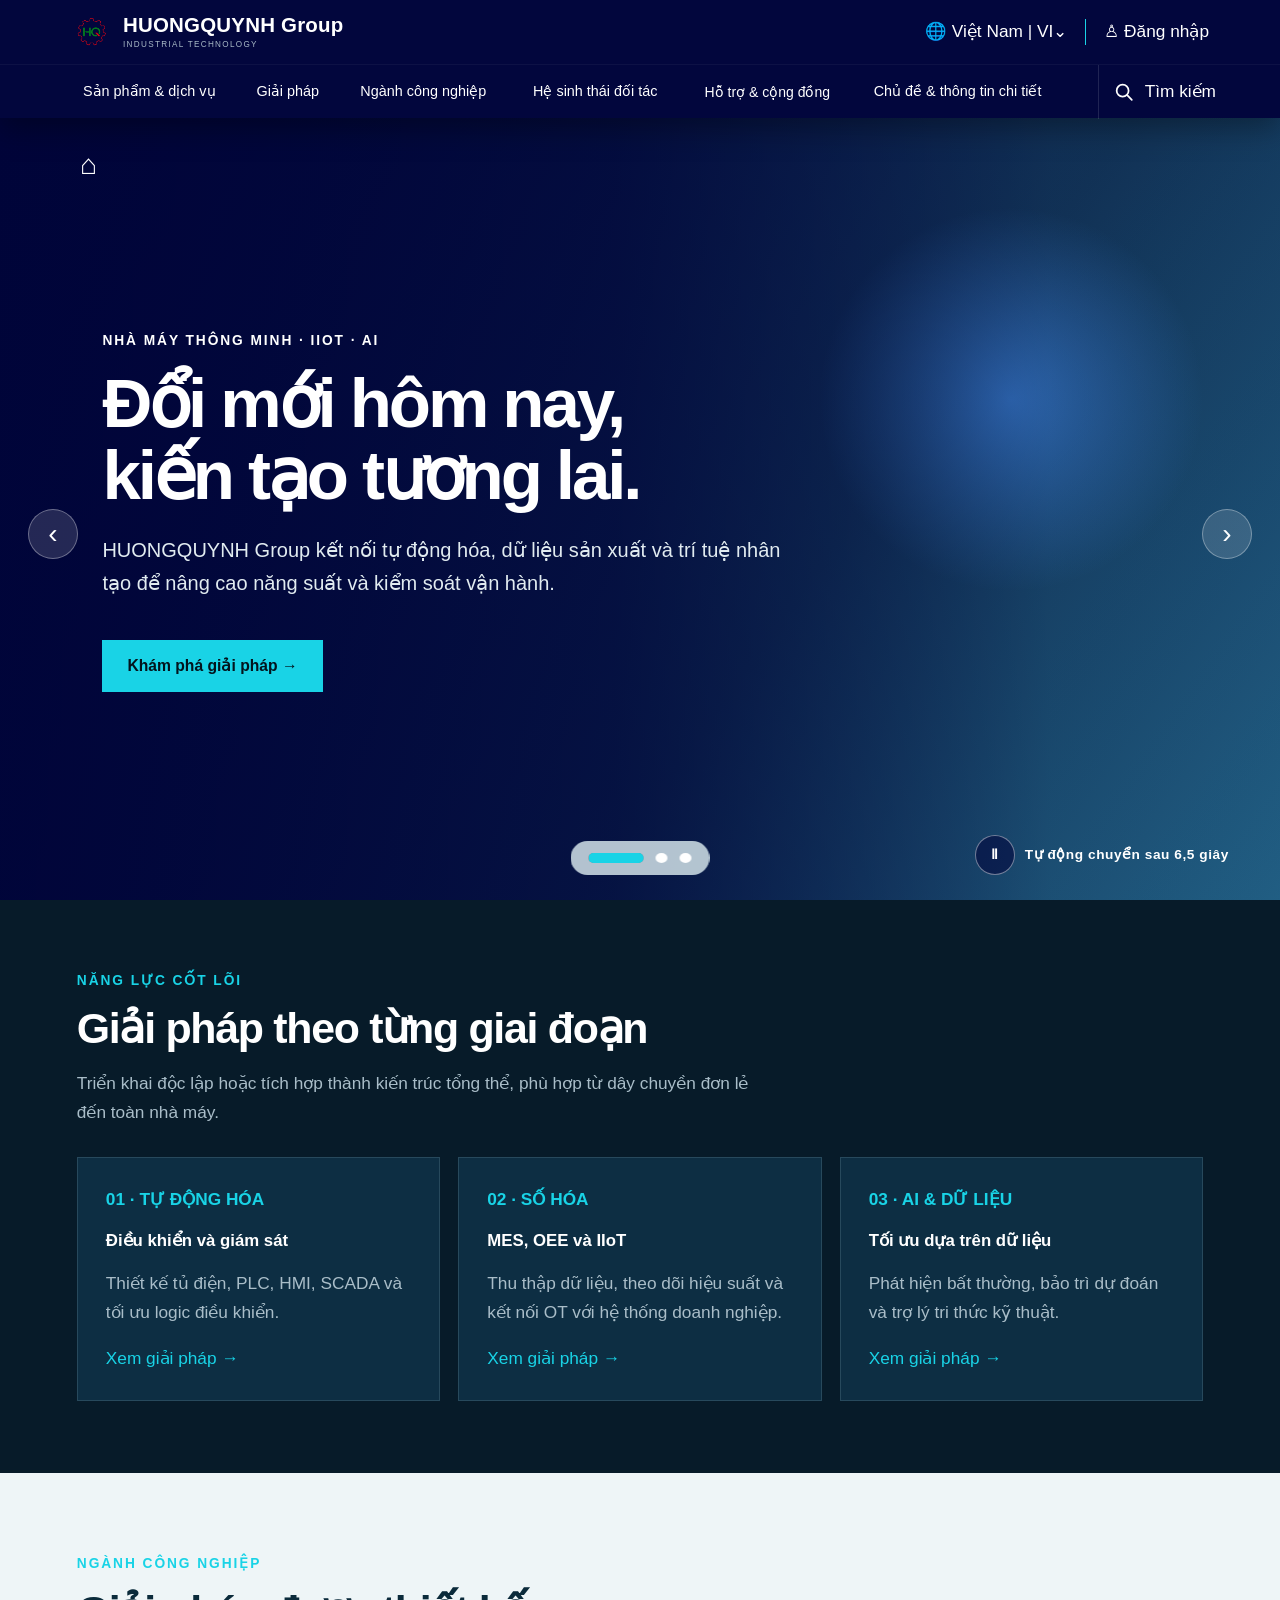
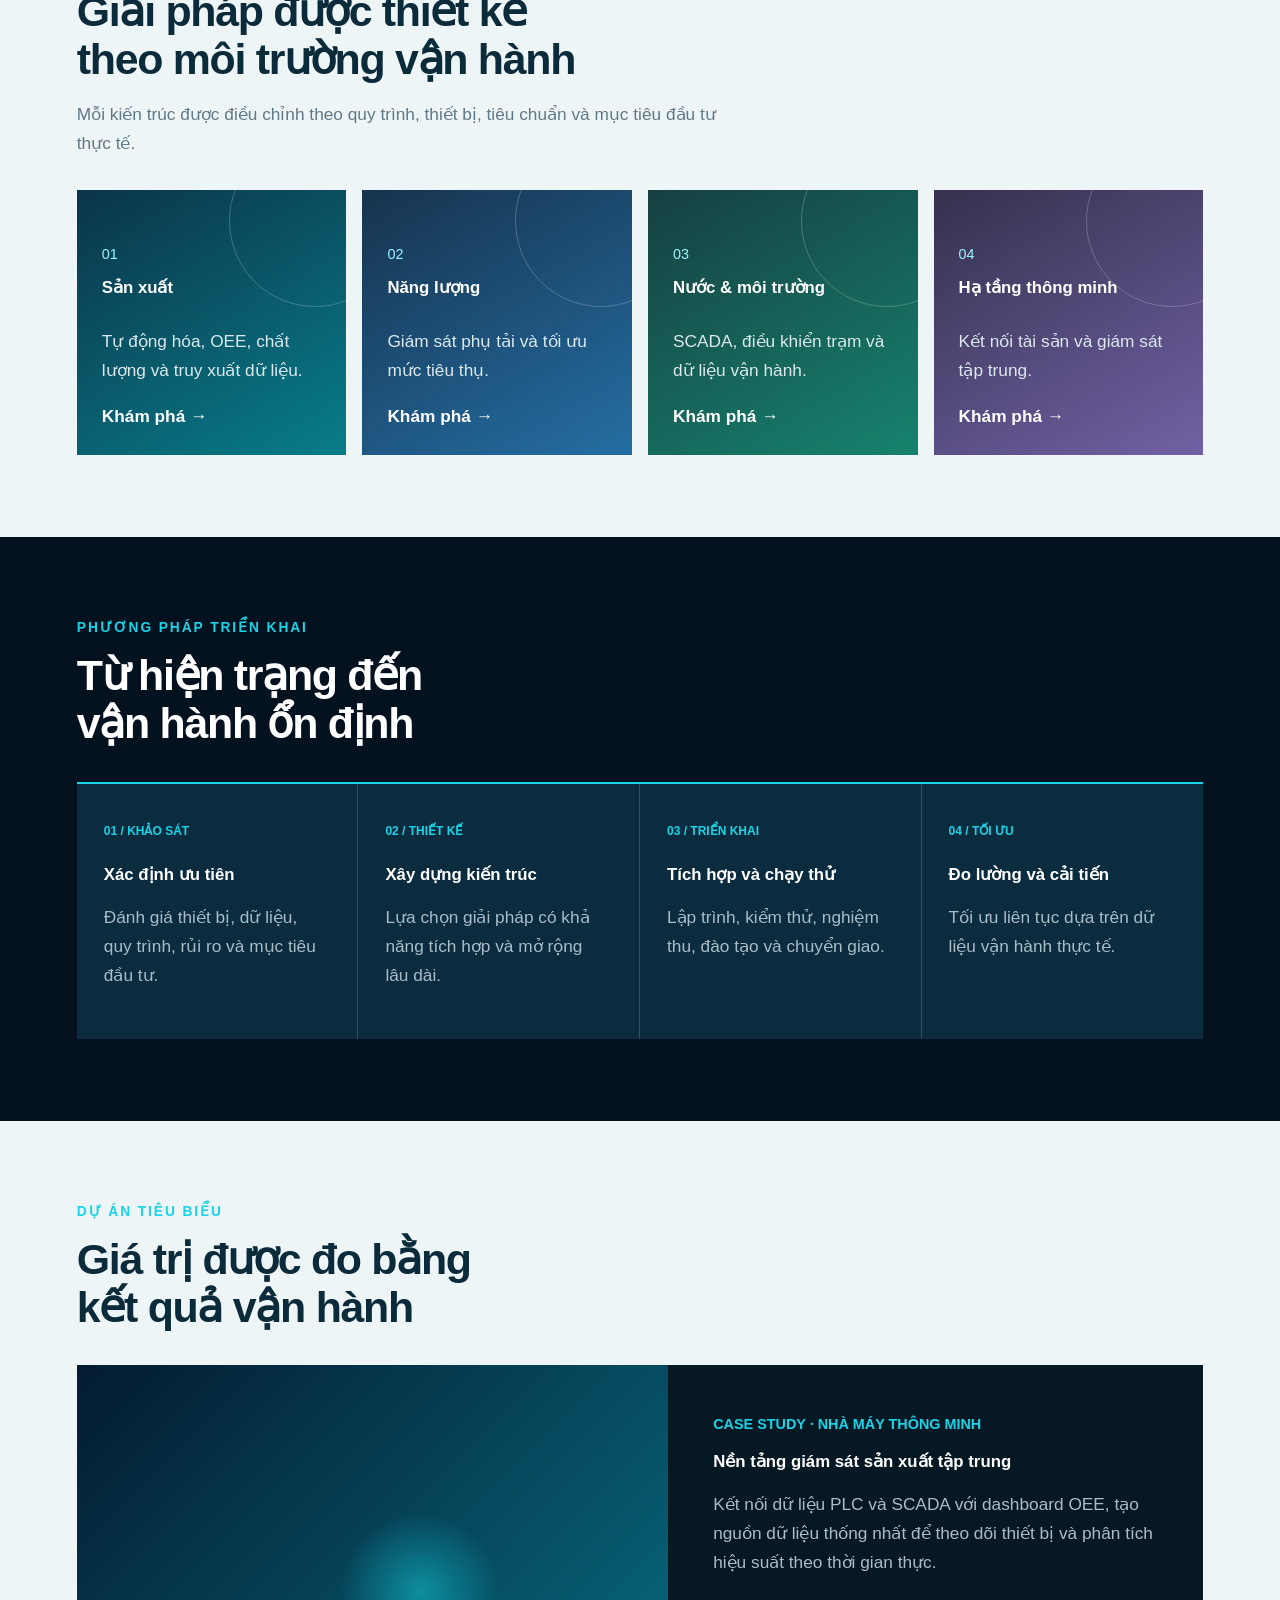
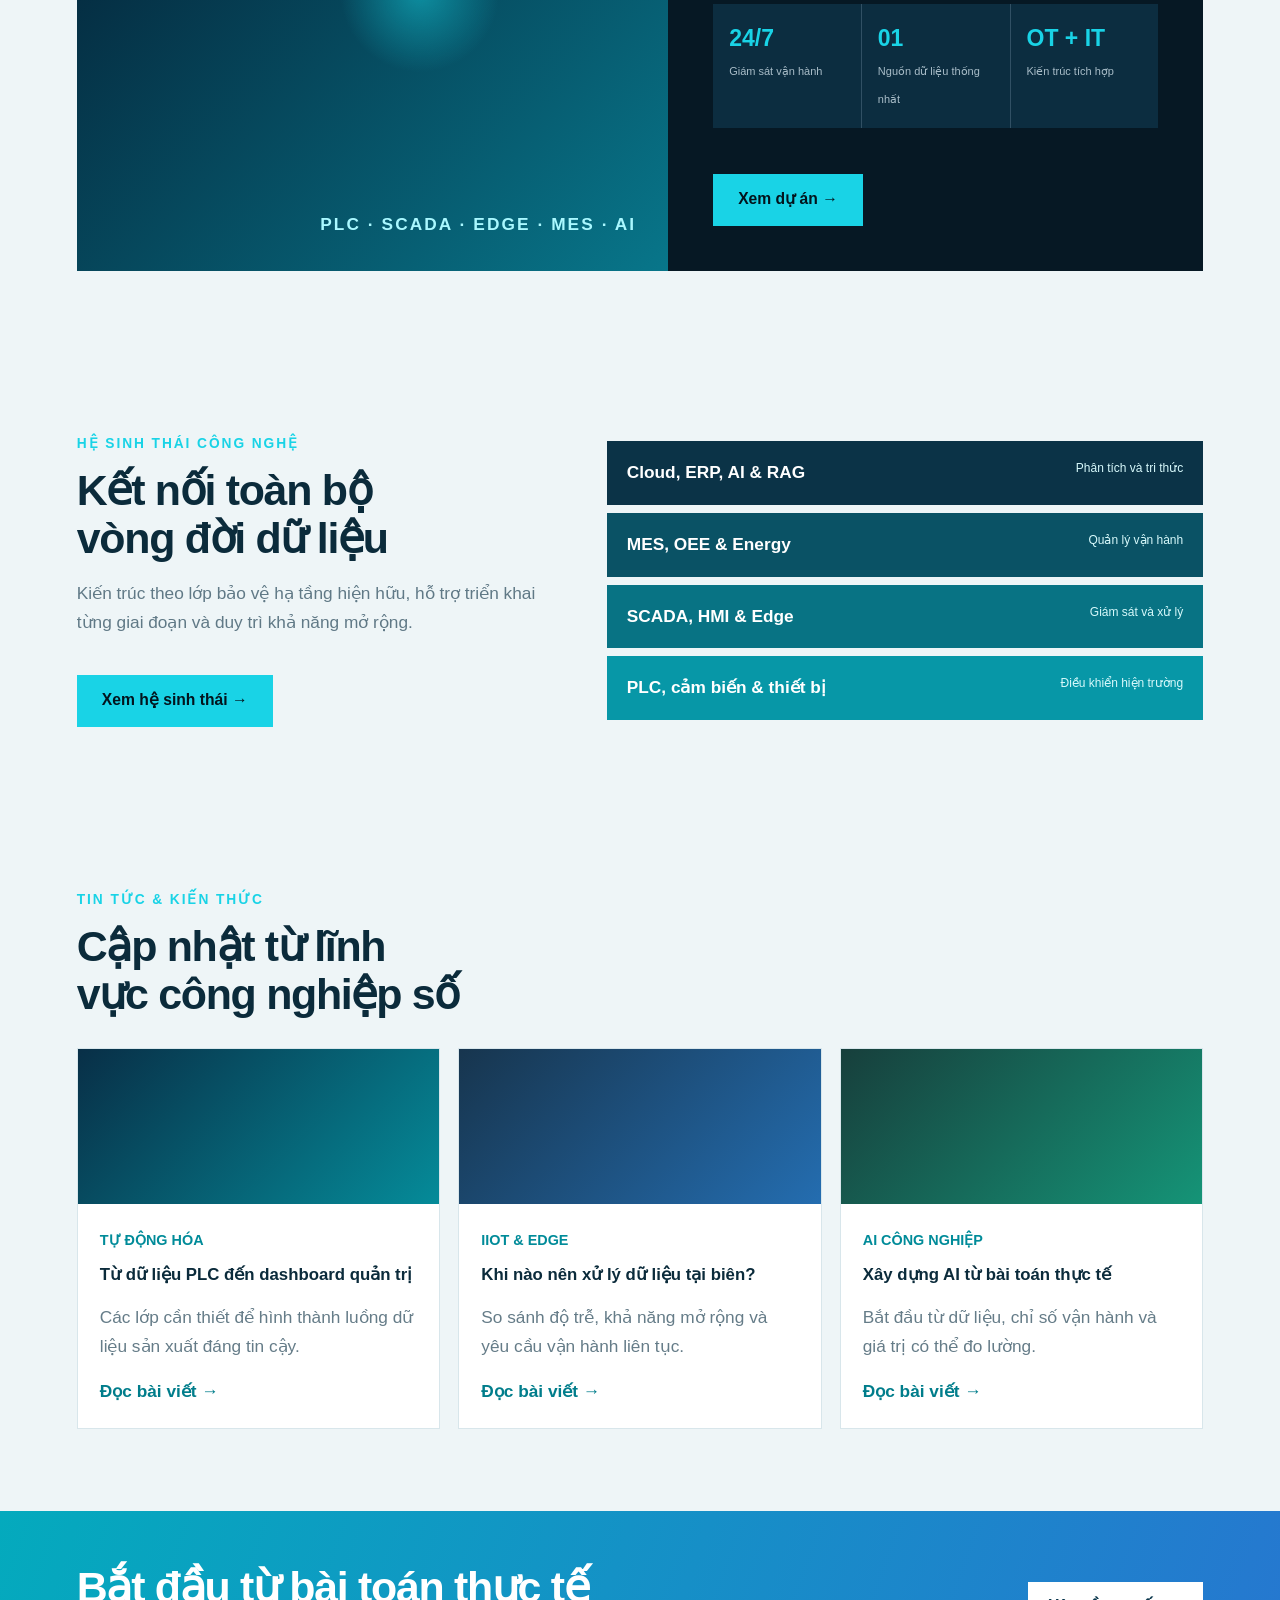
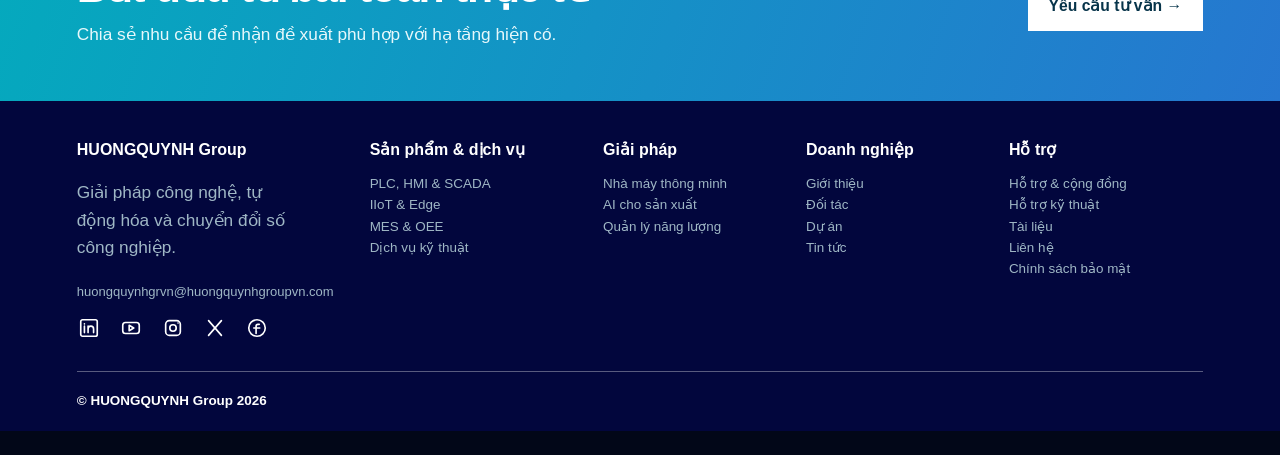
==== commit 1dce9b90: "Deploy compact header footer V6.24" ====
--- a/index.html
+++ b/index.html
@@ -1,4 +1,4 @@
-<!doctype html><html lang="vi"><head><meta charset="utf-8"><meta name="viewport" content="width=device-width,initial-scale=1"><title>HUONGQUYNH Group | V6.23 Responsive Typography Review</title><style>
+<!doctype html><html lang="vi"><head><meta charset="utf-8"><meta name="viewport" content="width=device-width,initial-scale=1"><title>HUONGQUYNH Group | V6.24 Compact Header Footer Review</title><style>
 :root{--navy:#02063d;--cyan:#19d3e6;--deep:#061824;--panel:#0d2e43;--text:#fff;--muted:#a9bdc8;--line:rgba(255,255,255,.16)}*{box-sizing:border-box}body{margin:0;background:#151515;font-family:Segoe UI,Arial,sans-serif;color:#fff}a{color:inherit;text-decoration:none}button,input{font:inherit}.site{width:min(1200px,100%);margin:24px auto;background:var(--deep);overflow:hidden;box-shadow:0 22px 70px #0009}.top{min-height:78px;padding:0 58px;background:var(--navy);display:flex;align-items:center;justify-content:space-between}.brand{display:flex;align-items:center;gap:13px}.brand img{width:58px;height:58px;object-fit:contain}.brand strong{display:block;font-size:20px}.brand small{display:block;color:#a9bac7;font-size:9px;letter-spacing:.18em;margin-top:4px}.tools{display:flex;align-items:center;gap:12px}.tools button{border:0;background:transparent;color:#fff;cursor:pointer;padding:10px}.divider{height:32px;width:1px;background:var(--cyan)}.navrow{min-height:72px;padding:0 58px;background:var(--navy);border-top:1px solid #ffffff0b;display:flex;align-items:center;justify-content:space-between}nav{display:flex;gap:26px}nav a{font-size:14px}nav a:hover{color:var(--cyan)}.hero{position:relative;min-height:590px;overflow:hidden}.slide{display:none;position:absolute;inset:0;padding:100px 90px;align-items:center;background:radial-gradient(circle at 78% 36%,rgba(25,211,230,.56),transparent 16%),linear-gradient(125deg,#02063d,#075873 62%,#138da2)}.slide.active{display:flex}.slide:nth-child(2){background:radial-gradient(circle at 79% 36%,rgba(72,152,255,.62),transparent 17%),linear-gradient(125deg,#02063d,#143a5b 62%,#276f91)}.slide:nth-child(3){background:radial-gradient(circle at 78% 38%,rgba(43,231,169,.5),transparent 17%),linear-gradient(125deg,#02063d,#123d4d 62%,#0b756f)}.slide:before{content:"";position:absolute;inset:0;background:linear-gradient(90deg,rgba(0,4,57,.97),rgba(0,4,57,.73) 48%,rgba(0,4,57,.16) 82%)}.home{position:absolute;z-index:8;top:25px;left:80px;font-size:28px}.copy{position:relative;z-index:3;max-width:760px}.copy small{font-weight:800;letter-spacing:.14em}h1{font-size:clamp(44px,6vw,76px);line-height:1.03;letter-spacing:-.05em;margin:15px 0 22px}.copy p{font-size:17px;line-height:1.72;color:#e1ebf0;max-width:690px}.cta{display:inline-flex;margin-top:20px;min-height:52px;align-items:center;padding:0 25px;background:var(--cyan);color:#03141d;font-weight:800}.arrow{position:absolute;z-index:9;top:50%;width:50px;height:50px;border-radius:50%;border:1px solid #ffffff55;background:#ffffff24;color:#fff;font-size:28px}.prev{left:28px}.next{right:28px}.dots{position:absolute;z-index:9;bottom:25px;left:50%;transform:translateX(-50%);display:flex;gap:12px;background:#dfeff3cc;padding:12px 18px;border-radius:30px}.dot{width:10px;height:10px;border:0;border-radius:50%;background:#fff}.dot.active{width:55px;border-radius:8px;background:#708d9b}.access{display:grid;grid-template-columns:repeat(4,1fr);background:#fff;color:#12303f;padding:0 58px}.access a{padding:23px 16px;border-right:1px solid #dce7eb;font-weight:700}.section{padding:72px 70px;background:#071b29}.eyebrow{color:var(--cyan);font-size:12px;font-weight:800;letter-spacing:.15em}h2{font-size:clamp(31px,4vw,48px);margin:13px 0 17px}.intro{color:var(--muted);line-height:1.7;max-width:780px}.cards{display:grid;grid-template-columns:repeat(3,1fr);gap:18px;margin-top:30px}.card{padding:28px;background:var(--panel);border:1px solid #27495c;min-height:230px}.card b,.card a{color:var(--cyan)}.card p{color:var(--muted);line-height:1.6}.panel{display:none;background:#fff;color:#16303e;padding:17px 58px;gap:10px}.panel.open{display:flex}.panel input{flex:1;padding:12px}.modal{display:none;position:fixed;inset:0;background:#000b;z-index:100;align-items:center;justify-content:center}.modal.open{display:flex}.box{width:min(440px,90%);background:#fff;color:#15313e;padding:28px}.box input{width:100%;padding:12px;margin:7px 0 13px}.review{padding:14px 58px;background:#03121c;color:#9bb1bd;font-size:13px}@media(max-width:900px){nav{display:none}.access{grid-template-columns:1fr 1fr;padding:0}.cards{grid-template-columns:1fr}}@media(max-width:650px){.site{margin:0}.top,.navrow{padding:0 22px}.brand img{width:48px;height:48px}.brand strong{font-size:16px}.brand small{display:none}.tools span{display:none}.slide{padding:110px 48px}.home{left:40px}.access{grid-template-columns:1fr}}
 
 .full-light{padding:82px 70px;background:#eef5f7;color:#0b2b3b}.full-dark{padding:82px 70px;background:#04111f;color:#fff}.full-light .intro{color:#607986}.industries{display:grid;grid-template-columns:repeat(4,1fr);gap:16px;margin-top:32px}.industry{min-height:265px;padding:25px;color:#fff;display:flex;flex-direction:column;justify-content:flex-end;background:linear-gradient(150deg,#0b344a,#087d89);position:relative;overflow:hidden}.industry:nth-child(2){background:linear-gradient(150deg,#17334e,#246ea3)}.industry:nth-child(3){background:linear-gradient(150deg,#163f42,#16836d)}.industry:nth-child(4){background:linear-gradient(150deg,#35314d,#7161a5)}.industry:after{content:"";position:absolute;width:170px;height:170px;border:1px solid #ffffff38;border-radius:50%;right:-55px;top:-55px}.industry>*{position:relative;z-index:1}.industry small{color:#9af6ff}.industry h3{font-size:22px;margin:11px 0}.industry p{color:#dbe9ee;line-height:1.55}.industry a{font-weight:800}.steps{display:grid;grid-template-columns:repeat(4,1fr);margin-top:35px;border-top:2px solid var(--cyan)}.step{padding:32px 27px;background:#0b2b3e;border-right:1px solid #315064}.step:last-child{border-right:0}.step b{color:var(--cyan);font-size:12px}.step h3{margin:20px 0 12px}.step p{color:var(--muted);line-height:1.6}.project{display:grid;grid-template-columns:1.05fr .95fr;min-height:430px;margin-top:34px}.projectvisual{background:radial-gradient(circle at 58% 45%,#15d8e77a,transparent 18%),linear-gradient(135deg,#041b30,#08768a);position:relative}.projectvisual:after{content:"PLC · SCADA · EDGE · MES · AI";position:absolute;bottom:32px;right:32px;color:#aaf8ff;letter-spacing:.12em;font-weight:700}.projectcopy{background:#061824;color:#fff;padding:45px}.projectcopy small{color:var(--cyan);font-weight:900}.projectcopy h3{font-size:30px;margin:14px 0}.projectcopy p{color:var(--muted);line-height:1.7}.kpis{display:grid;grid-template-columns:repeat(3,1fr);gap:1px;background:#315064;margin:26px 0}.kpi{background:#0c2d40;padding:16px}.kpi strong{display:block;color:var(--cyan);font-size:23px}.kpi span{font-size:11px;color:var(--muted)}.eco{display:grid;grid-template-columns:.9fr 1.1fr;gap:42px;align-items:center}.layers{display:grid;gap:8px}.layer{padding:18px 20px;background:#0b3347;color:#fff;display:flex;justify-content:space-between;gap:12px}.layer:nth-child(2){background:#0a5265}.layer:nth-child(3){background:#087384}.layer:nth-child(4){background:#0797a7}.layer span{font-size:12px;color:#d7f9fb}.news{display:grid;grid-template-columns:repeat(3,1fr);gap:18px;margin-top:30px}.article{background:#fff;color:#0b2b3b;border:1px solid #d8e6eb}.articleimg{height:155px;background:linear-gradient(135deg,#082f47,#058b99)}.article:nth-child(2) .articleimg{background:linear-gradient(135deg,#17354e,#246db0)}.article:nth-child(3) .articleimg{background:linear-gradient(135deg,#173f3c,#159477)}.articlebody{padding:22px}.articlebody small{color:#008b99;font-weight:900}.articlebody h3{font-size:18px;margin:10px 0}.articlebody p{color:#657c88;line-height:1.6;font-size:13px}.articlebody a{color:#007d8b;font-weight:800}.contact{padding:52px 70px;background:linear-gradient(110deg,#04aabd,#2677d0);display:flex;align-items:center;justify-content:space-between;gap:25px}.contact h2{margin:0 0 9px}.contact p{margin:0;color:#e7f8fb}.contact a{background:#fff;color:#07344a;padding:15px 21px;font-weight:900}.footer{background:#020b14;padding:48px 70px 24px}.footergrid{display:grid;grid-template-columns:1.35fr repeat(4,1fr);gap:32px}.footer h3{font-size:14px;margin:0 0 15px}.footer p,.footer a{display:block;color:#93abb8;font-size:13px;line-height:1.9}.footerbrand{display:flex;align-items:center;gap:12px}.footerbrand img{width:58px;height:58px;object-fit:contain}.footerbrand strong{color:#fff}.bottom{margin-top:34px;padding-top:19px;border-top:1px solid var(--line);display:flex;justify-content:space-between;gap:20px;color:#8099a6;font-size:12px}.review{display:none}@media(max-width:1000px){.industries,.steps{grid-template-columns:1fr 1fr}.news{grid-template-columns:1fr 1fr}.footergrid{grid-template-columns:1fr 1fr}.project,.eco{grid-template-columns:1fr}}@media(max-width:650px){.full-light,.full-dark,.contact,.footer{padding-left:22px;padding-right:22px}.industries,.steps,.news,.footergrid{grid-template-columns:1fr}.contact{align-items:flex-start;flex-direction:column}.bottom{flex-direction:column}.projectcopy{padding:28px}.kpis{grid-template-columns:1fr}}
@@ -268,6 +268,33 @@
  .slide{padding-left:22px;padding-right:22px}
  .footergrid h3,.footerbrand-copy strong{font-size:.94rem}
 }
+
+/* V6.24 compact header and footer */
+:root{--header-top-h:64px;--header-nav-h:54px;--header-total-h:118px}
+body{padding-top:var(--header-total-h)}
+.top{height:var(--header-top-h);min-height:var(--header-top-h);padding-left:clamp(20px,5vw,96px);padding-right:clamp(20px,5vw,96px)}
+.brand{grid-template-columns:48px auto;column-gap:11px;min-width:300px}
+.brand img{width:48px;height:48px}
+.brand strong{font-size:clamp(.98rem,.58vw + .85rem,1.28rem);line-height:1.05}
+.brand small{font-size:clamp(.45rem,.1vw + .43rem,.56rem);margin-top:4px;letter-spacing:.16em}
+.tools{gap:7px}.tools button{padding:7px}.divider{height:26px;margin:0 4px}
+.navrow{height:var(--header-nav-h);min-height:var(--header-nav-h);padding-left:clamp(20px,5vw,96px);padding-right:clamp(20px,5vw,96px)}
+.navrow nav{height:var(--header-nav-h)}
+.navrow nav a,.navrow nav .support-link{height:var(--header-nav-h);min-height:var(--header-nav-h);padding:0 10px}
+.search-control{height:var(--header-nav-h);min-height:var(--header-nav-h);margin-left:12px;padding-left:14px}
+.search-svg{width:22px;height:22px}
+.hero,.slide{min-height:calc(100vh - var(--header-total-h))}
+.footer{padding-top:38px;padding-bottom:0}
+.footergrid{padding-bottom:30px;column-gap:32px}
+.footergrid h3{margin-bottom:12px}
+.footergrid a:not(.footerbrand){line-height:1.58}
+.footer-company>p{margin-bottom:14px;line-height:1.6}
+.company-email{margin:7px 0 14px!important}
+.social-links{gap:17px}.social-links a{width:25px;height:25px}.social-links svg{width:22px;height:22px}
+.footer-legal{min-height:60px;column-gap:26px}
+.legal-links{gap:18px}
+@media(max-width:900px){:root{--header-top-h:62px;--header-nav-h:52px;--header-total-h:114px}.brand{min-width:270px}.footergrid{padding-bottom:26px}}
+@media(max-width:650px){:root{--header-top-h:58px;--header-nav-h:50px;--header-total-h:108px}.top{height:58px;min-height:58px}.brand{grid-template-columns:42px auto;column-gap:9px}.brand img{width:42px;height:42px}.brand strong{font-size:.98rem}.brand small{display:none}.navrow{height:50px;min-height:50px}.navrow nav,.navrow nav a,.navrow nav .support-link,.search-control{height:50px;min-height:50px}.footer{padding-top:30px}.footergrid{padding-bottom:24px;row-gap:28px}.footer-legal{min-height:0;padding:18px 0}}
 </style></head><body><div class="site"><header><div class="top"><a class="brand" href="index.html"><img src="[data-uri]" alt="Logo HUONGQUYNH Group"><span><strong>HUONGQUYNH Group</strong><small>INDUSTRIAL TECHNOLOGY</small></span></a><div class="tools"><button id="lang">🌐 <span>Việt Nam | VI</span>⌄</button><span class="divider"></span><button id="login">♙ <span>Đăng nhập</span></button></div></div><div class="navrow"><nav><a href="san-pham-dich-vu.html">Sản phẩm & dịch vụ</a><a href="giai-phap.html">Giải pháp</a><a href="nganh-cong-nghiep.html">Ngành công nghiệp</a><a href="doi-tac.html">Hệ sinh thái đối tác</a><a class="support-link" href="ho-tro-cong-dong.html">Hỗ trợ & cộng đồng</a><a href="tin-tuc.html">Chủ đề & thông tin chi tiết</a></nav><button id="search" class="search-control" type="button" aria-label="Tìm kiếm" aria-expanded="false">
 <svg class="search-svg" viewBox="0 0 24 24" aria-hidden="true"><circle cx="10.5" cy="10.5" r="6.5"></circle><path d="m15.5 15.5 5 5"></path></svg><span>Tìm kiếm</span></button></div><form class="panel"><input type="search" placeholder="Nhập sản phẩm, giải pháp hoặc chủ đề"><button>Tìm kiếm</button></form></header><main><section class="hero"><a class="home" href="index.html">⌂</a><div class="slide active"><div class="copy"><small>NHÀ MÁY THÔNG MINH · IIOT · AI</small><h1>Đổi mới hôm nay,<br>kiến tạo tương lai.</h1><p>HUONGQUYNH Group kết nối tự động hóa, dữ liệu sản xuất và trí tuệ nhân tạo để nâng cao năng suất và kiểm soát vận hành.</p><a class="cta" href="giai-phap.html">Khám phá giải pháp →</a></div></div><div class="slide"><div class="copy"><small>SỐ HÓA SẢN XUẤT</small><h1>Dữ liệu tập trung,<br>quyết định chính xác.</h1><p>Tích hợp PLC, SCADA, MES, ERP và dashboard OEE thành luồng dữ liệu thống nhất.</p><a class="cta" href="so-hoa-san-xuat.html">Xem giải pháp số hóa →</a></div></div><div class="slide"><div class="copy"><small>AI CHO CÔNG NGHIỆP</small><h1>Dự báo sớm,<br>tối ưu liên tục.</h1><p>Ứng dụng AI trong phát hiện bất thường, bảo trì dự đoán và kiểm soát chất lượng.</p><a class="cta" href="ai-san-xuat.html">Khám phá AI công nghiệp →</a></div></div><button class="arrow prev">‹</button><button class="arrow next">›</button><div class="dots"><button class="dot active"></button><button class="dot"></button><button class="dot"></button></div><div class="hero-status"><button class="hero-pause" type="button" aria-label="Tạm dừng Slider" aria-pressed="false">Ⅱ</button><span>Tự động chuyển sau 6,5 giây</span></div></section><section class="section"><div class="eyebrow">NĂNG LỰC CỐT LÕI</div><h2>Giải pháp theo từng giai đoạn</h2><p class="intro">Triển khai độc lập hoặc tích hợp thành kiến trúc tổng thể, phù hợp từ dây chuyền đơn lẻ đến toàn nhà máy.</p><div class="cards"><article class="card"><b>01 · TỰ ĐỘNG HÓA</b><h3>Điều khiển và giám sát</h3><p>Thiết kế tủ điện, PLC, HMI, SCADA và tối ưu logic điều khiển.</p><a href="giai-phap-tu-dong-hoa.html">Xem giải pháp →</a></article><article class="card"><b>02 · SỐ HÓA</b><h3>MES, OEE và IIoT</h3><p>Thu thập dữ liệu, theo dõi hiệu suất và kết nối OT với hệ thống doanh nghiệp.</p><a href="mes-oee.html">Xem giải pháp →</a></article><article class="card"><b>03 · AI & DỮ LIỆU</b><h3>Tối ưu dựa trên dữ liệu</h3><p>Phát hiện bất thường, bảo trì dự đoán và trợ lý tri thức kỹ thuật.</p><a href="ai-san-xuat.html">Xem giải pháp →</a></article></div></section>
 <section class="full-light"><div class="eyebrow">NGÀNH CÔNG NGHIỆP</div><h2>Giải pháp được thiết kế theo môi trường vận hành</h2><p class="intro">Mỗi kiến trúc được điều chỉnh theo quy trình, thiết bị, tiêu chuẩn và mục tiêu đầu tư thực tế.</p><div class="industries"><article class="industry"><small>01</small><h3>Sản xuất</h3><p>Tự động hóa, OEE, chất lượng và truy xuất dữ liệu.</p><a href="san-xuat.html">Khám phá →</a></article><article class="industry"><small>02</small><h3>Năng lượng</h3><p>Giám sát phụ tải và tối ưu mức tiêu thụ.</p><a href="nang-luong.html">Khám phá →</a></article><article class="industry"><small>03</small><h3>Nước & môi trường</h3><p>SCADA, điều khiển trạm và dữ liệu vận hành.</p><a href="nuoc-moi-truong.html">Khám phá →</a></article><article class="industry"><small>04</small><h3>Hạ tầng thông minh</h3><p>Kết nối tài sản và giám sát tập trung.</p><a href="ha-tang-thong-minh.html">Khám phá →</a></article></div></section>
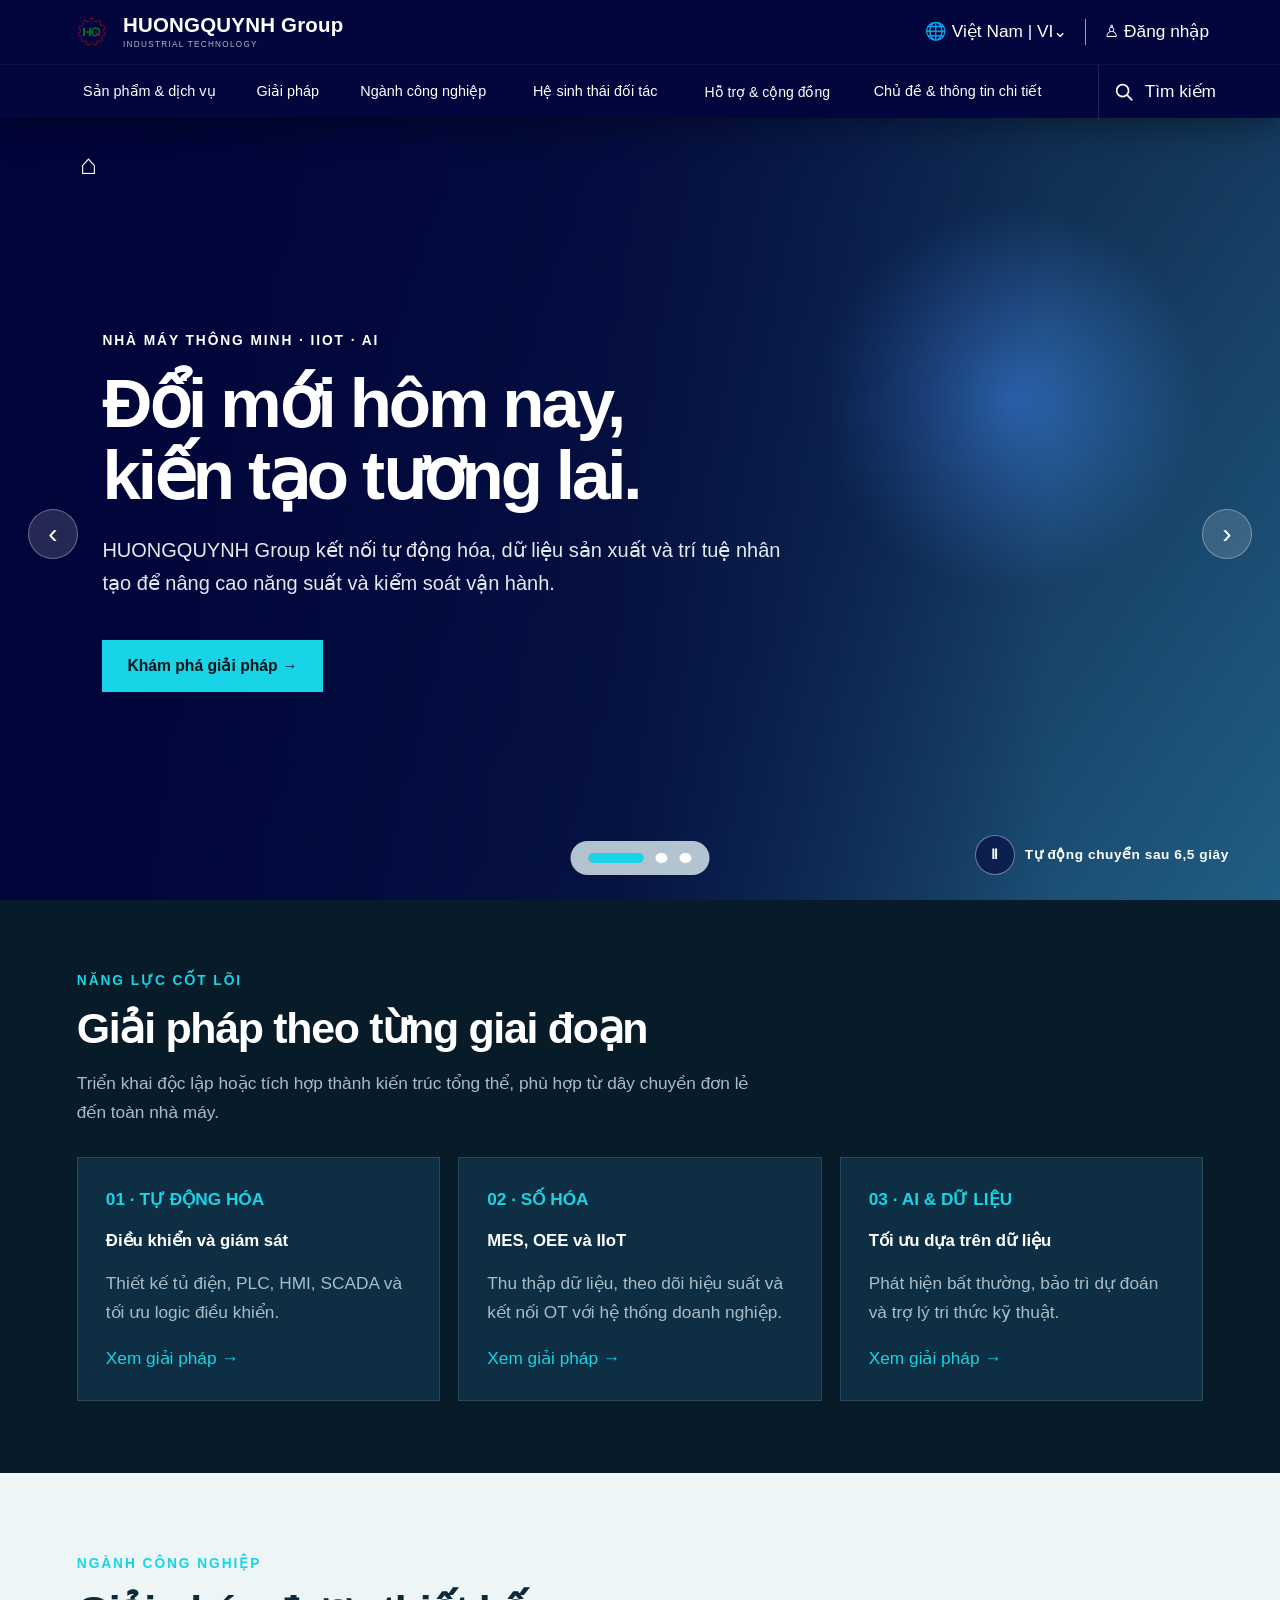
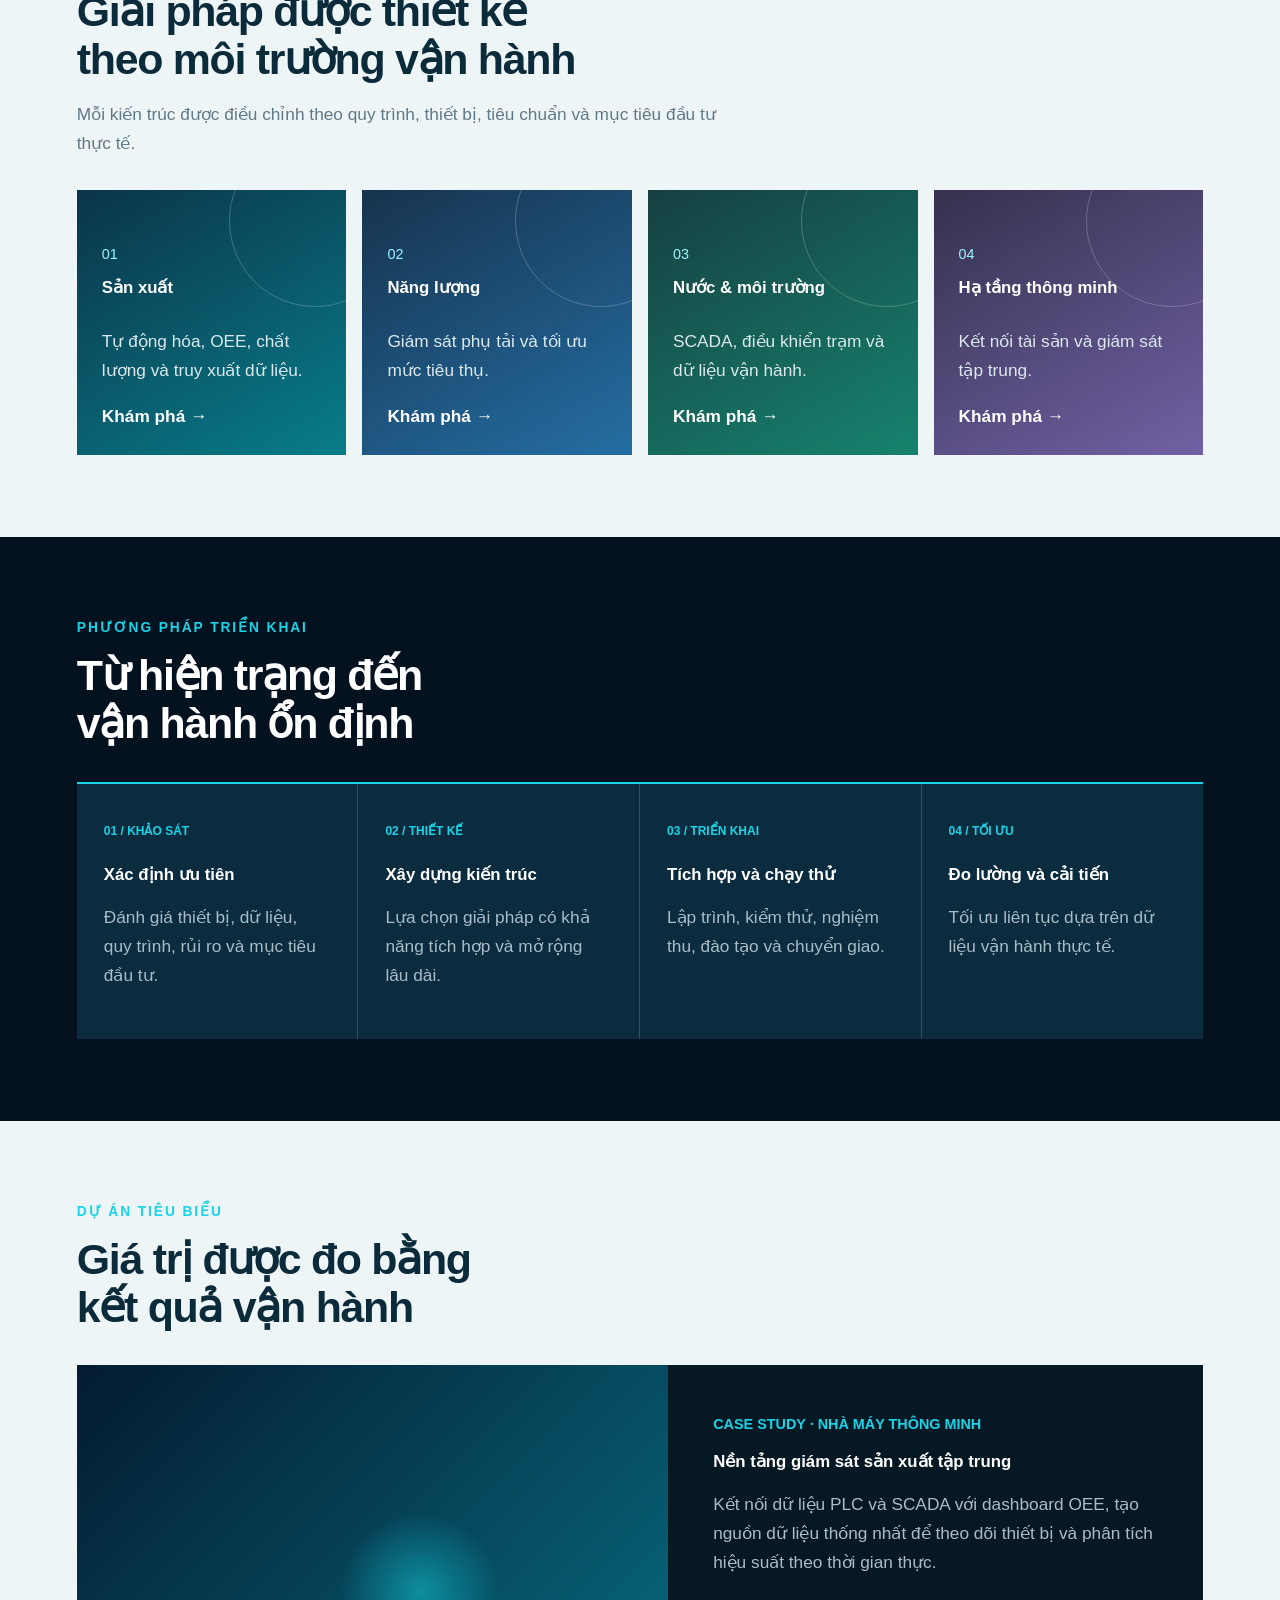
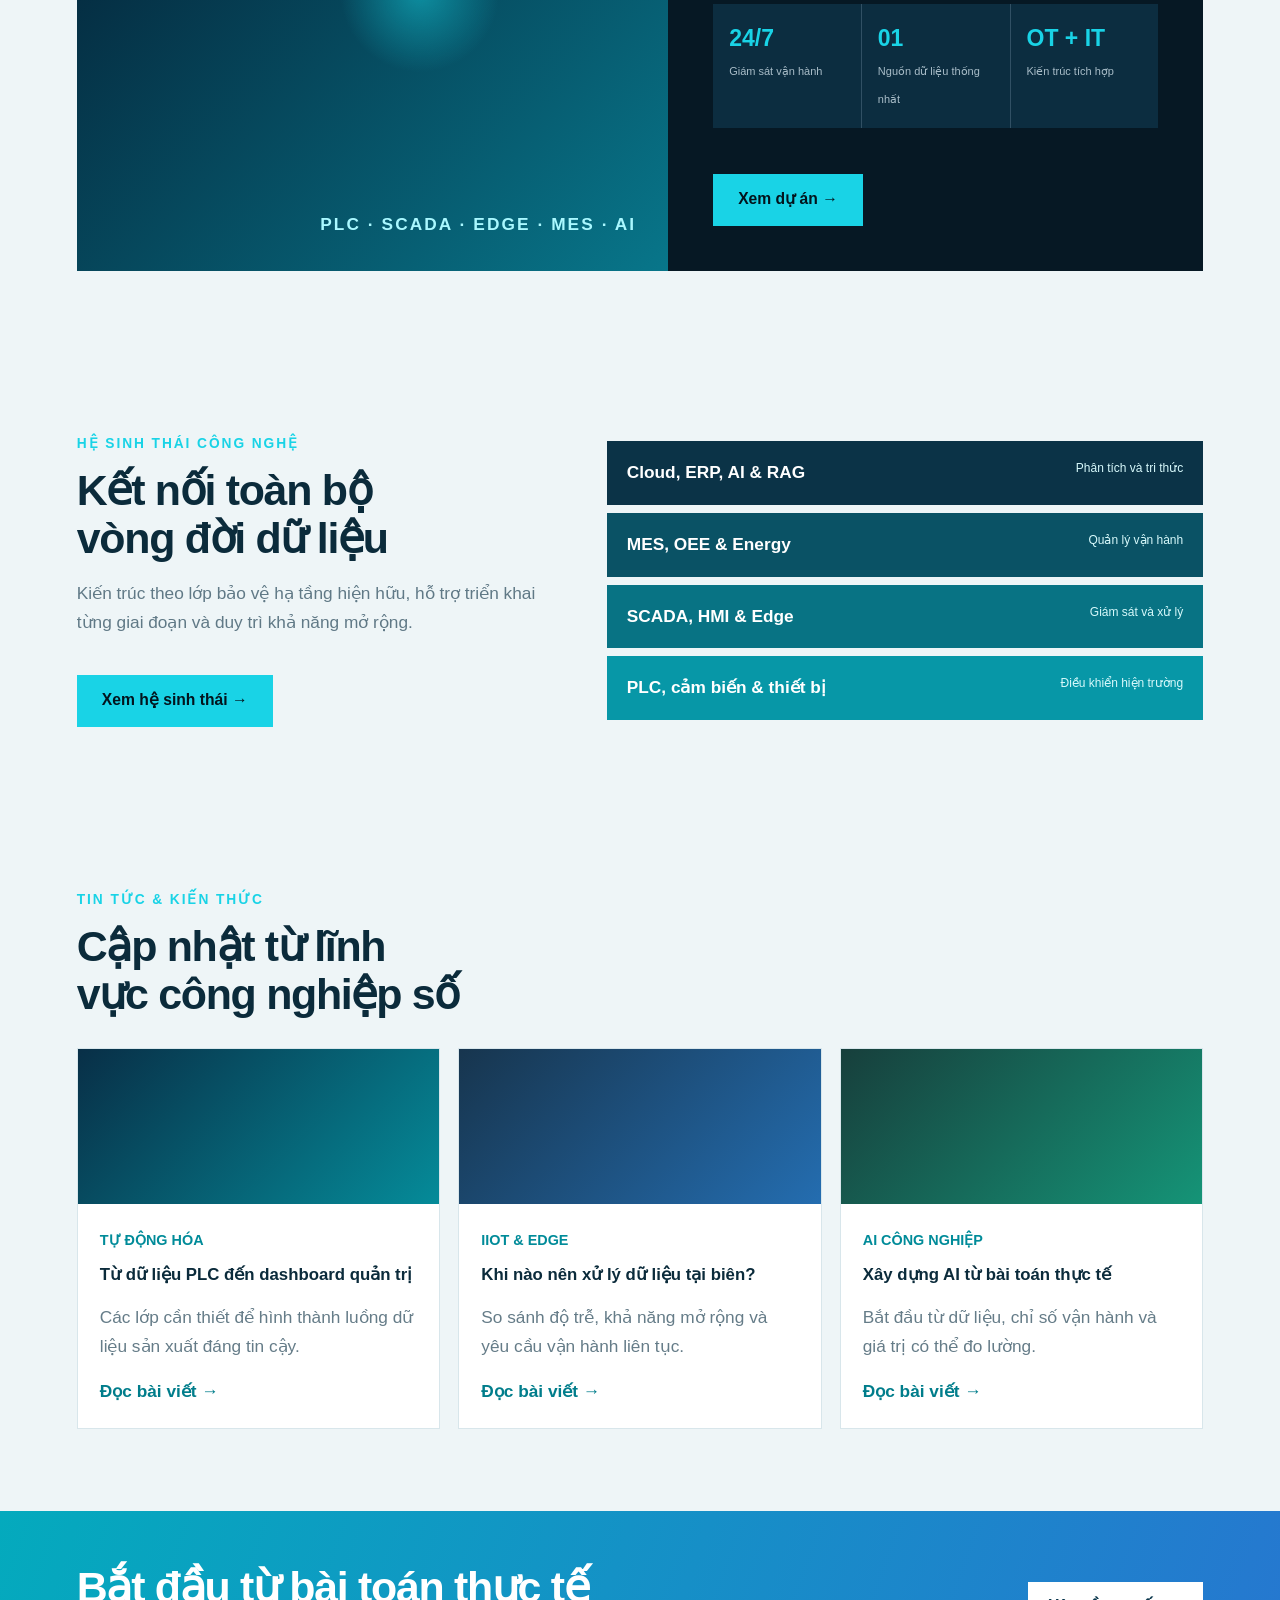
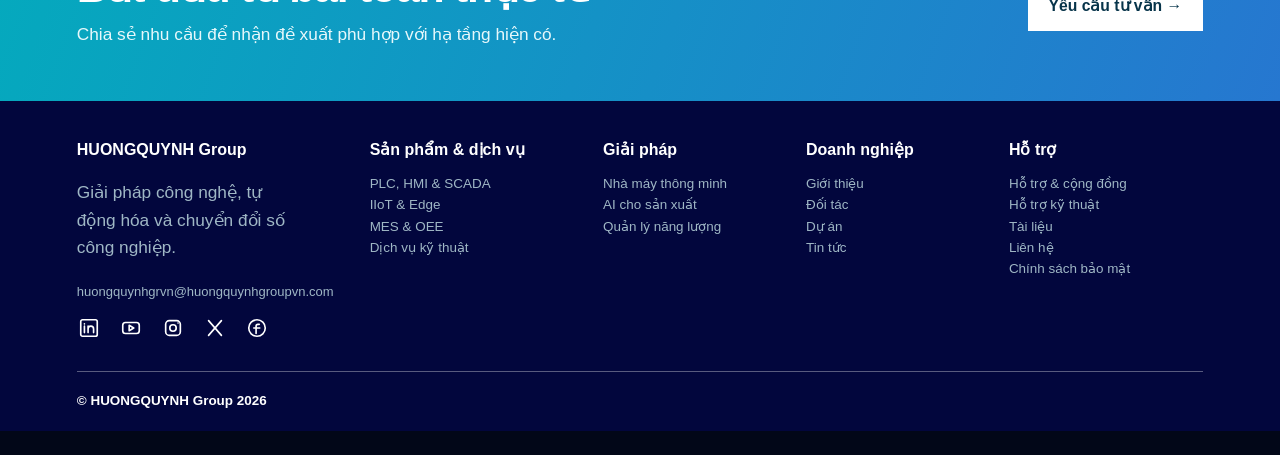
==== commit 70170ae0: "Add responsive mobile navigation and touch-friendly homepage" ====
--- a/index.html
+++ b/index.html
@@ -295,13 +295,13 @@
 .legal-links{gap:18px}
 @media(max-width:900px){:root{--header-top-h:62px;--header-nav-h:52px;--header-total-h:114px}.brand{min-width:270px}.footergrid{padding-bottom:26px}}
 @media(max-width:650px){:root{--header-top-h:58px;--header-nav-h:50px;--header-total-h:108px}.top{height:58px;min-height:58px}.brand{grid-template-columns:42px auto;column-gap:9px}.brand img{width:42px;height:42px}.brand strong{font-size:.98rem}.brand small{display:none}.navrow{height:50px;min-height:50px}.navrow nav,.navrow nav a,.navrow nav .support-link,.search-control{height:50px;min-height:50px}.footer{padding-top:30px}.footergrid{padding-bottom:24px;row-gap:28px}.footer-legal{min-height:0;padding:18px 0}}
-</style></head><body><div class="site"><header><div class="top"><a class="brand" href="index.html"><img src="[data-uri]" alt="Logo HUONGQUYNH Group"><span><strong>HUONGQUYNH Group</strong><small>INDUSTRIAL TECHNOLOGY</small></span></a><div class="tools"><button id="lang">🌐 <span>Việt Nam | VI</span>⌄</button><span class="divider"></span><button id="login">♙ <span>Đăng nhập</span></button></div></div><div class="navrow"><nav><a href="san-pham-dich-vu.html">Sản phẩm & dịch vụ</a><a href="giai-phap.html">Giải pháp</a><a href="nganh-cong-nghiep.html">Ngành công nghiệp</a><a href="doi-tac.html">Hệ sinh thái đối tác</a><a class="support-link" href="ho-tro-cong-dong.html">Hỗ trợ & cộng đồng</a><a href="tin-tuc.html">Chủ đề & thông tin chi tiết</a></nav><button id="search" class="search-control" type="button" aria-label="Tìm kiếm" aria-expanded="false">
-<svg class="search-svg" viewBox="0 0 24 24" aria-hidden="true"><circle cx="10.5" cy="10.5" r="6.5"></circle><path d="m15.5 15.5 5 5"></path></svg><span>Tìm kiếm</span></button></div><form class="panel"><input type="search" placeholder="Nhập sản phẩm, giải pháp hoặc chủ đề"><button>Tìm kiếm</button></form></header><main><section class="hero"><a class="home" href="index.html">⌂</a><div class="slide active"><div class="copy"><small>NHÀ MÁY THÔNG MINH · IIOT · AI</small><h1>Đổi mới hôm nay,<br>kiến tạo tương lai.</h1><p>HUONGQUYNH Group kết nối tự động hóa, dữ liệu sản xuất và trí tuệ nhân tạo để nâng cao năng suất và kiểm soát vận hành.</p><a class="cta" href="giai-phap.html">Khám phá giải pháp →</a></div></div><div class="slide"><div class="copy"><small>SỐ HÓA SẢN XUẤT</small><h1>Dữ liệu tập trung,<br>quyết định chính xác.</h1><p>Tích hợp PLC, SCADA, MES, ERP và dashboard OEE thành luồng dữ liệu thống nhất.</p><a class="cta" href="so-hoa-san-xuat.html">Xem giải pháp số hóa →</a></div></div><div class="slide"><div class="copy"><small>AI CHO CÔNG NGHIỆP</small><h1>Dự báo sớm,<br>tối ưu liên tục.</h1><p>Ứng dụng AI trong phát hiện bất thường, bảo trì dự đoán và kiểm soát chất lượng.</p><a class="cta" href="ai-san-xuat.html">Khám phá AI công nghiệp →</a></div></div><button class="arrow prev">‹</button><button class="arrow next">›</button><div class="dots"><button class="dot active"></button><button class="dot"></button><button class="dot"></button></div><div class="hero-status"><button class="hero-pause" type="button" aria-label="Tạm dừng Slider" aria-pressed="false">Ⅱ</button><span>Tự động chuyển sau 6,5 giây</span></div></section><section class="section"><div class="eyebrow">NĂNG LỰC CỐT LÕI</div><h2>Giải pháp theo từng giai đoạn</h2><p class="intro">Triển khai độc lập hoặc tích hợp thành kiến trúc tổng thể, phù hợp từ dây chuyền đơn lẻ đến toàn nhà máy.</p><div class="cards"><article class="card"><b>01 · TỰ ĐỘNG HÓA</b><h3>Điều khiển và giám sát</h3><p>Thiết kế tủ điện, PLC, HMI, SCADA và tối ưu logic điều khiển.</p><a href="giai-phap-tu-dong-hoa.html">Xem giải pháp →</a></article><article class="card"><b>02 · SỐ HÓA</b><h3>MES, OEE và IIoT</h3><p>Thu thập dữ liệu, theo dõi hiệu suất và kết nối OT với hệ thống doanh nghiệp.</p><a href="mes-oee.html">Xem giải pháp →</a></article><article class="card"><b>03 · AI & DỮ LIỆU</b><h3>Tối ưu dựa trên dữ liệu</h3><p>Phát hiện bất thường, bảo trì dự đoán và trợ lý tri thức kỹ thuật.</p><a href="ai-san-xuat.html">Xem giải pháp →</a></article></div></section>
-<section class="full-light"><div class="eyebrow">NGÀNH CÔNG NGHIỆP</div><h2>Giải pháp được thiết kế theo môi trường vận hành</h2><p class="intro">Mỗi kiến trúc được điều chỉnh theo quy trình, thiết bị, tiêu chuẩn và mục tiêu đầu tư thực tế.</p><div class="industries"><article class="industry"><small>01</small><h3>Sản xuất</h3><p>Tự động hóa, OEE, chất lượng và truy xuất dữ liệu.</p><a href="san-xuat.html">Khám phá →</a></article><article class="industry"><small>02</small><h3>Năng lượng</h3><p>Giám sát phụ tải và tối ưu mức tiêu thụ.</p><a href="nang-luong.html">Khám phá →</a></article><article class="industry"><small>03</small><h3>Nước & môi trường</h3><p>SCADA, điều khiển trạm và dữ liệu vận hành.</p><a href="nuoc-moi-truong.html">Khám phá →</a></article><article class="industry"><small>04</small><h3>Hạ tầng thông minh</h3><p>Kết nối tài sản và giám sát tập trung.</p><a href="ha-tang-thong-minh.html">Khám phá →</a></article></div></section>
-<section class="full-dark"><div class="eyebrow">PHƯƠNG PHÁP TRIỂN KHAI</div><h2>Từ hiện trạng đến vận hành ổn định</h2><div class="steps"><article class="step"><b>01 / KHẢO SÁT</b><h3>Xác định ưu tiên</h3><p>Đánh giá thiết bị, dữ liệu, quy trình, rủi ro và mục tiêu đầu tư.</p></article><article class="step"><b>02 / THIẾT KẾ</b><h3>Xây dựng kiến trúc</h3><p>Lựa chọn giải pháp có khả năng tích hợp và mở rộng lâu dài.</p></article><article class="step"><b>03 / TRIỂN KHAI</b><h3>Tích hợp và chạy thử</h3><p>Lập trình, kiểm thử, nghiệm thu, đào tạo và chuyển giao.</p></article><article class="step"><b>04 / TỐI ƯU</b><h3>Đo lường và cải tiến</h3><p>Tối ưu liên tục dựa trên dữ liệu vận hành thực tế.</p></article></div></section>
-<section class="full-light"><div class="eyebrow">DỰ ÁN TIÊU BIỂU</div><h2>Giá trị được đo bằng kết quả vận hành</h2><div class="project"><div class="projectvisual"></div><div class="projectcopy"><small>CASE STUDY · NHÀ MÁY THÔNG MINH</small><h3>Nền tảng giám sát sản xuất tập trung</h3><p>Kết nối dữ liệu PLC và SCADA với dashboard OEE, tạo nguồn dữ liệu thống nhất để theo dõi thiết bị và phân tích hiệu suất theo thời gian thực.</p><div class="kpis"><div class="kpi"><strong>24/7</strong><span>Giám sát vận hành</span></div><div class="kpi"><strong>01</strong><span>Nguồn dữ liệu thống nhất</span></div><div class="kpi"><strong>OT + IT</strong><span>Kiến trúc tích hợp</span></div></div><a class="cta" href="du-an-tieu-bieu.html">Xem dự án →</a></div></div></section>
-<section class="full-light"><div class="eco"><div><div class="eyebrow">HỆ SINH THÁI CÔNG NGHỆ</div><h2>Kết nối toàn bộ vòng đời dữ liệu</h2><p class="intro">Kiến trúc theo lớp bảo vệ hạ tầng hiện hữu, hỗ trợ triển khai từng giai đoạn và duy trì khả năng mở rộng.</p><a class="cta" href="doi-tac.html">Xem hệ sinh thái →</a></div><div class="layers"><div class="layer"><strong>Cloud, ERP, AI & RAG</strong><span>Phân tích và tri thức</span></div><div class="layer"><strong>MES, OEE & Energy</strong><span>Quản lý vận hành</span></div><div class="layer"><strong>SCADA, HMI & Edge</strong><span>Giám sát và xử lý</span></div><div class="layer"><strong>PLC, cảm biến & thiết bị</strong><span>Điều khiển hiện trường</span></div></div></div></section>
-<section class="full-light"><div class="eyebrow">TIN TỨC & KIẾN THỨC</div><h2>Cập nhật từ lĩnh vực công nghiệp số</h2><div class="news"><article class="article"><div class="articleimg"></div><div class="articlebody"><small>TỰ ĐỘNG HÓA</small><h3>Từ dữ liệu PLC đến dashboard quản trị</h3><p>Các lớp cần thiết để hình thành luồng dữ liệu sản xuất đáng tin cậy.</p><a href="bai-viet-du-lieu-plc.html">Đọc bài viết →</a></div></article><article class="article"><div class="articleimg"></div><div class="articlebody"><small>IIOT & EDGE</small><h3>Khi nào nên xử lý dữ liệu tại biên?</h3><p>So sánh độ trễ, khả năng mở rộng và yêu cầu vận hành liên tục.</p><a href="bai-viet-edge.html">Đọc bài viết →</a></div></article><article class="article"><div class="articleimg"></div><div class="articlebody"><small>AI CÔNG NGHIỆP</small><h3>Xây dựng AI từ bài toán thực tế</h3><p>Bắt đầu từ dữ liệu, chỉ số vận hành và giá trị có thể đo lường.</p><a href="bai-viet-ai-cong-nghiep.html">Đọc bài viết →</a></div></article></div></section>
+</style><link rel="stylesheet" href="css/mobile.css"></head><body><div class="site"><header><div class="top"><a class="brand" href="index.html"><img src="[data-uri]" alt="Logo HUONGQUYNH Group"><span><strong>HUONGQUYNH Group</strong><small>INDUSTRIAL TECHNOLOGY</small></span></a><button class="mobile-menu-toggle" type="button" aria-controls="mobile-navigation" aria-expanded="false" aria-label="Mở menu"><span></span><span></span><span></span></button><div class="tools"><button id="lang">🌐 <span>Việt Nam | VI</span>⌄</button><span class="divider"></span><button id="login">♙ <span>Đăng nhập</span></button></div></div><div class="navrow"><nav><a href="san-pham-dich-vu.html">Sản phẩm & dịch vụ</a><a href="giai-phap.html">Giải pháp</a><a href="nganh-cong-nghiep.html">Ngành công nghiệp</a><a href="doi-tac.html">Hệ sinh thái đối tác</a><a class="support-link" href="ho-tro-cong-dong.html">Hỗ trợ & cộng đồng</a><a href="tin-tuc.html">Chủ đề & thông tin chi tiết</a></nav><button id="search" class="search-control" type="button" aria-label="Tìm kiếm" aria-expanded="false">
+<svg class="search-svg" viewBox="0 0 24 24" aria-hidden="true"><circle cx="10.5" cy="10.5" r="6.5"></circle><path d="m15.5 15.5 5 5"></path></svg><span>Tìm kiếm</span></button></div><form class="panel"><input type="search" placeholder="Nhập sản phẩm, giải pháp hoặc chủ đề"><button>Tìm kiếm</button></form><nav id="mobile-navigation" class="mobile-navigation" aria-label="Điều hướng di động" hidden><p>KHÁM PHÁ HUONGQUYNH</p><a href="#giai-phap">Giải pháp <span>01 ↗</span></a><a href="#nganh">Ngành công nghiệp <span>02 ↗</span></a><a href="#trien-khai">Cách chúng tôi triển khai <span>03 ↗</span></a><a href="#du-an">Dự án tiêu biểu <span>04 ↗</span></a><a href="#he-sinh-thai">Hệ sinh thái công nghệ <span>05 ↗</span></a><a href="#kien-thuc">Tin tức & kiến thức <span>06 ↗</span></a><a class="mobile-menu-contact" href="mailto:huongquynhgrvn@huongquynhgroupvn.com">Trao đổi với chúng tôi →</a></nav></header><main id="noi-dung"><section class="hero"><a class="home" href="index.html">⌂</a><div class="slide active"><div class="copy"><small>NHÀ MÁY THÔNG MINH · IIOT · AI</small><h1>Đổi mới hôm nay,<br>kiến tạo tương lai.</h1><p>HUONGQUYNH Group kết nối tự động hóa, dữ liệu sản xuất và trí tuệ nhân tạo để nâng cao năng suất và kiểm soát vận hành.</p><a class="cta" href="giai-phap.html">Khám phá giải pháp →</a></div></div><div class="slide"><div class="copy"><small>SỐ HÓA SẢN XUẤT</small><h1>Dữ liệu tập trung,<br>quyết định chính xác.</h1><p>Tích hợp PLC, SCADA, MES, ERP và dashboard OEE thành luồng dữ liệu thống nhất.</p><a class="cta" href="so-hoa-san-xuat.html">Xem giải pháp số hóa →</a></div></div><div class="slide"><div class="copy"><small>AI CHO CÔNG NGHIỆP</small><h1>Dự báo sớm,<br>tối ưu liên tục.</h1><p>Ứng dụng AI trong phát hiện bất thường, bảo trì dự đoán và kiểm soát chất lượng.</p><a class="cta" href="ai-san-xuat.html">Khám phá AI công nghiệp →</a></div></div><button class="arrow prev" aria-label="Nội dung trước">‹</button><button class="arrow next" aria-label="Nội dung tiếp theo">›</button><div class="dots"><button class="dot active" aria-label="Xem nội dung 1"></button><button class="dot" aria-label="Xem nội dung 2"></button><button class="dot" aria-label="Xem nội dung 3"></button></div><div class="hero-status"><button class="hero-pause" type="button" aria-label="Tạm dừng Slider" aria-pressed="false">Ⅱ</button><span>Tự động chuyển sau 6,5 giây</span></div></section><section class="section" id="giai-phap"><div class="eyebrow">NĂNG LỰC CỐT LÕI</div><h2>Giải pháp theo từng giai đoạn</h2><p class="intro">Triển khai độc lập hoặc tích hợp thành kiến trúc tổng thể, phù hợp từ dây chuyền đơn lẻ đến toàn nhà máy.</p><div class="cards"><article class="card"><b>01 · TỰ ĐỘNG HÓA</b><h3>Điều khiển và giám sát</h3><p>Thiết kế tủ điện, PLC, HMI, SCADA và tối ưu logic điều khiển.</p><a href="giai-phap-tu-dong-hoa.html">Xem giải pháp →</a></article><article class="card"><b>02 · SỐ HÓA</b><h3>MES, OEE và IIoT</h3><p>Thu thập dữ liệu, theo dõi hiệu suất và kết nối OT với hệ thống doanh nghiệp.</p><a href="mes-oee.html">Xem giải pháp →</a></article><article class="card"><b>03 · AI & DỮ LIỆU</b><h3>Tối ưu dựa trên dữ liệu</h3><p>Phát hiện bất thường, bảo trì dự đoán và trợ lý tri thức kỹ thuật.</p><a href="ai-san-xuat.html">Xem giải pháp →</a></article></div></section>
+<section class="full-light" id="nganh"><div class="eyebrow">NGÀNH CÔNG NGHIỆP</div><h2>Giải pháp được thiết kế theo môi trường vận hành</h2><p class="intro">Mỗi kiến trúc được điều chỉnh theo quy trình, thiết bị, tiêu chuẩn và mục tiêu đầu tư thực tế.</p><div class="industries"><article class="industry"><small>01</small><h3>Sản xuất</h3><p>Tự động hóa, OEE, chất lượng và truy xuất dữ liệu.</p><a href="san-xuat.html">Khám phá →</a></article><article class="industry"><small>02</small><h3>Năng lượng</h3><p>Giám sát phụ tải và tối ưu mức tiêu thụ.</p><a href="nang-luong.html">Khám phá →</a></article><article class="industry"><small>03</small><h3>Nước & môi trường</h3><p>SCADA, điều khiển trạm và dữ liệu vận hành.</p><a href="nuoc-moi-truong.html">Khám phá →</a></article><article class="industry"><small>04</small><h3>Hạ tầng thông minh</h3><p>Kết nối tài sản và giám sát tập trung.</p><a href="ha-tang-thong-minh.html">Khám phá →</a></article></div></section>
+<section class="full-dark" id="trien-khai"><div class="eyebrow">PHƯƠNG PHÁP TRIỂN KHAI</div><h2>Từ hiện trạng đến vận hành ổn định</h2><div class="steps"><article class="step"><b>01 / KHẢO SÁT</b><h3>Xác định ưu tiên</h3><p>Đánh giá thiết bị, dữ liệu, quy trình, rủi ro và mục tiêu đầu tư.</p></article><article class="step"><b>02 / THIẾT KẾ</b><h3>Xây dựng kiến trúc</h3><p>Lựa chọn giải pháp có khả năng tích hợp và mở rộng lâu dài.</p></article><article class="step"><b>03 / TRIỂN KHAI</b><h3>Tích hợp và chạy thử</h3><p>Lập trình, kiểm thử, nghiệm thu, đào tạo và chuyển giao.</p></article><article class="step"><b>04 / TỐI ƯU</b><h3>Đo lường và cải tiến</h3><p>Tối ưu liên tục dựa trên dữ liệu vận hành thực tế.</p></article></div></section>
+<section class="full-light" id="du-an"><div class="eyebrow">DỰ ÁN TIÊU BIỂU</div><h2>Giá trị được đo bằng kết quả vận hành</h2><div class="project"><div class="projectvisual"></div><div class="projectcopy"><small>CASE STUDY · NHÀ MÁY THÔNG MINH</small><h3>Nền tảng giám sát sản xuất tập trung</h3><p>Kết nối dữ liệu PLC và SCADA với dashboard OEE, tạo nguồn dữ liệu thống nhất để theo dõi thiết bị và phân tích hiệu suất theo thời gian thực.</p><div class="kpis"><div class="kpi"><strong>24/7</strong><span>Giám sát vận hành</span></div><div class="kpi"><strong>01</strong><span>Nguồn dữ liệu thống nhất</span></div><div class="kpi"><strong>OT + IT</strong><span>Kiến trúc tích hợp</span></div></div><a class="cta" href="du-an-tieu-bieu.html">Xem dự án →</a></div></div></section>
+<section class="full-light" id="he-sinh-thai"><div class="eco"><div><div class="eyebrow">HỆ SINH THÁI CÔNG NGHỆ</div><h2>Kết nối toàn bộ vòng đời dữ liệu</h2><p class="intro">Kiến trúc theo lớp bảo vệ hạ tầng hiện hữu, hỗ trợ triển khai từng giai đoạn và duy trì khả năng mở rộng.</p><a class="cta" href="doi-tac.html">Xem hệ sinh thái →</a></div><div class="layers"><div class="layer"><strong>Cloud, ERP, AI & RAG</strong><span>Phân tích và tri thức</span></div><div class="layer"><strong>MES, OEE & Energy</strong><span>Quản lý vận hành</span></div><div class="layer"><strong>SCADA, HMI & Edge</strong><span>Giám sát và xử lý</span></div><div class="layer"><strong>PLC, cảm biến & thiết bị</strong><span>Điều khiển hiện trường</span></div></div></div></section>
+<section class="full-light" id="kien-thuc"><div class="eyebrow">TIN TỨC & KIẾN THỨC</div><h2>Cập nhật từ lĩnh vực công nghiệp số</h2><div class="news"><article class="article"><div class="articleimg"></div><div class="articlebody"><small>TỰ ĐỘNG HÓA</small><h3>Từ dữ liệu PLC đến dashboard quản trị</h3><p>Các lớp cần thiết để hình thành luồng dữ liệu sản xuất đáng tin cậy.</p><a href="bai-viet-du-lieu-plc.html">Đọc bài viết →</a></div></article><article class="article"><div class="articleimg"></div><div class="articlebody"><small>IIOT & EDGE</small><h3>Khi nào nên xử lý dữ liệu tại biên?</h3><p>So sánh độ trễ, khả năng mở rộng và yêu cầu vận hành liên tục.</p><a href="bai-viet-edge.html">Đọc bài viết →</a></div></article><article class="article"><div class="articleimg"></div><div class="articlebody"><small>AI CÔNG NGHIỆP</small><h3>Xây dựng AI từ bài toán thực tế</h3><p>Bắt đầu từ dữ liệu, chỉ số vận hành và giá trị có thể đo lường.</p><a href="bai-viet-ai-cong-nghiep.html">Đọc bài viết →</a></div></article></div></section>
 <section class="contact"><div><h2>Bắt đầu từ bài toán thực tế</h2><p>Chia sẻ nhu cầu để nhận đề xuất phù hợp với hạ tầng hiện có.</p></div><a href="lien-he.html">Yêu cầu tư vấn →</a></section>
 <footer class="footer"><div class="footergrid"><div class="footer-company"><a class="footerbrand" href="index.html"><span class="footerbrand-copy"><strong>HUONGQUYNH Group</strong></span></a><p>Giải pháp công nghệ, tự động hóa và chuyển đổi số công nghiệp.</p><a class="company-email" href="mailto:huongquynhgrvn@huongquynhgroupvn.com">huongquynhgrvn@huongquynhgroupvn.com</a>
 <div class="social-links" aria-label="Mạng xã hội">
@@ -311,7 +311,7 @@
 <a href="#" aria-label="X" title="X"><svg viewBox="0 0 24 24" aria-hidden="true"><path d="M5 4 19 20M19 4 5 20"></path></svg></a>
 <a href="#" aria-label="Facebook" title="Facebook"><svg viewBox="0 0 24 24" aria-hidden="true"><circle cx="12" cy="12" r="9"></circle><path d="M14.5 8H13a2 2 0 0 0-2 2v8M8.5 12H15"></path></svg></a>
 </div></div><div><h3>Sản phẩm & dịch vụ</h3><a href="plc-hmi-scada.html">PLC, HMI & SCADA</a><a href="iiot-edge.html">IIoT & Edge</a><a href="mes-oee.html">MES & OEE</a><a href="dich-vu-ky-thuat.html">Dịch vụ kỹ thuật</a></div><div><h3>Giải pháp</h3><a href="nha-may-thong-minh.html">Nhà máy thông minh</a><a href="ai-san-xuat.html">AI cho sản xuất</a><a href="quan-ly-nang-luong.html">Quản lý năng lượng</a></div><div><h3>Doanh nghiệp</h3><a href="gioi-thieu.html">Giới thiệu</a><a href="doi-tac.html">Đối tác</a><a href="du-an-tieu-bieu.html">Dự án</a><a href="tin-tuc.html">Tin tức</a></div><div><h3>Hỗ trợ</h3><a href="ho-tro-cong-dong.html">Hỗ trợ & cộng đồng</a><a href="ho-tro.html">Hỗ trợ kỹ thuật</a><a href="tai-lieu.html">Tài liệu</a><a href="lien-he.html">Liên hệ</a><a href="chinh-sach-bao-mat.html">Chính sách bảo mật</a></div></div><div class="footer-legal"><span class="copyright">© HUONGQUYNH Group 2026</span><nav class="legal-links" aria-label="Thông tin pháp lý"><a href="thong-tin-doanh-nghiep.html">Thông tin doanh nghiệp</a><a href="chinh-sach-bao-mat.html">Thông báo về quyền riêng tư</a><a href="chinh-sach-cookie.html">Thông báo về cookie</a><a href="dieu-khoan-su-dung.html">Điều khoản sử dụng</a><a href="id-ky-thuat-so.html">ID kỹ thuật số</a></nav></div></footer>
-</main></div><div class="modal"><form class="box"><h2>Đăng nhập</h2><label>Email doanh nghiệp</label><input type="email" required><label>Mật khẩu</label><input type="password" minlength="6" required><button type="submit">Đăng nhập</button> <button type="button" id="close">Đóng</button><p id="note"></p></form></div><script>const slides=[...document.querySelectorAll('.slide')],dots=[...document.querySelectorAll('.dot')];let i=0;function show(n){i=(n+slides.length)%slides.length;slides.forEach((s,x)=>s.classList.toggle('active',x===i));dots.forEach((d,x)=>d.classList.toggle('active',x===i))}document.querySelector('.prev').onclick=()=>show(i-1);document.querySelector('.next').onclick=()=>show(i+1);dots.forEach((d,x)=>d.onclick=()=>show(x));document.querySelector('#search').onclick=e=>{const open=document.querySelector('.panel').classList.toggle('open');e.currentTarget.setAttribute('aria-expanded',String(open));if(open)document.querySelector('.panel input').focus()};document.querySelector('#login').onclick=()=>document.querySelector('.modal').classList.add('open');document.querySelector('#close').onclick=()=>document.querySelector('.modal').classList.remove('open');document.querySelector('.box').onsubmit=e=>{e.preventDefault();document.querySelector('#note').textContent='Bản xét duyệt V6.1. Khi triển khai thật, kết nối Microsoft Entra ID.'};document.querySelector('#lang').onclick=e=>{const s=e.currentTarget.querySelector('span');s.textContent=s.textContent.includes('VI')?'Vietnam | EN':'Việt Nam | VI'};</script>
+</main></div><div class="modal"><form class="box"><h2>Đăng nhập</h2><label>Email doanh nghiệp</label><input type="email" required><label>Mật khẩu</label><input type="password" minlength="6" required><button type="submit">Đăng nhập</button> <button type="button" id="close">Đóng</button><p id="note"></p></form></div><script>document.querySelector('#search').onclick=e=>{const open=document.querySelector('.panel').classList.toggle('open');e.currentTarget.setAttribute('aria-expanded',String(open));if(open)document.querySelector('.panel input').focus()};document.querySelector('#login').onclick=()=>document.querySelector('.modal').classList.add('open');document.querySelector('#close').onclick=()=>document.querySelector('.modal').classList.remove('open');document.querySelector('.box').onsubmit=e=>{e.preventDefault();document.querySelector('#note').textContent='Bản xét duyệt V6.1. Khi triển khai thật, kết nối Microsoft Entra ID.'};document.querySelector('#lang').onclick=e=>{const s=e.currentTarget.querySelector('span');s.textContent=s.textContent.includes('VI')?'Vietnam | EN':'Việt Nam | VI'};</script>
 <script>
 (()=>{
  const root=document.documentElement;
@@ -348,7 +348,7 @@
  let paused=reduce;
  function render(n){
    index=(n+slides.length)%slides.length;
-   slides.forEach((s,i)=>s.classList.toggle('active',i===index));
+   slides.forEach((s,i)=>{s.classList.toggle('active',i===index);s.inert=i!==index;s.setAttribute('aria-hidden',String(i!==index))});
    dots.forEach((d,i)=>{d.classList.toggle('active',i===index);d.setAttribute('aria-current',i===index?'true':'false')});
    hero.style.setProperty('--slide-duration',duration+'ms');
  }
@@ -365,10 +365,10 @@
  hero.addEventListener('focusin',()=>{if(!reduce){hero.dataset.focusResume=paused?'0':'1';setPaused(true)}});
  hero.addEventListener('focusout',e=>{if(!hero.contains(e.relatedTarget)&&hero.dataset.focusResume==='1')setPaused(false)});
  document.addEventListener('visibilitychange',()=>{if(document.hidden)stop();else schedule()});
- let touchX=0;
- hero.addEventListener('touchstart',e=>{touchX=e.changedTouches[0].clientX},{passive:true});
- hero.addEventListener('touchend',e=>{const dx=e.changedTouches[0].clientX-touchX;if(Math.abs(dx)>55)go(index+(dx<0?1:-1))},{passive:true});
+ let touchX=0,touchY=0;
+ hero.addEventListener('touchstart',e=>{touchX=e.changedTouches[0].clientX;touchY=e.changedTouches[0].clientY},{passive:true});
+ hero.addEventListener('touchend',e=>{const dx=e.changedTouches[0].clientX-touchX;if(Math.abs(dx)>55&&Math.abs(dx)>Math.abs(e.changedTouches[0].clientY-touchY))go(index+(dx<0?1:-1))},{passive:true});
  render(index);setPaused(paused);
 })();
 </script>
-</body></html>+<a class="mobile-contact" href="mailto:huongquynhgrvn@huongquynhgroupvn.com"><span>Trao đổi nhu cầu của bạn</span><strong>Nhận tư vấn ↗</strong></a><script src="js/mobile.js"></script></body></html>
--- a/css/mobile.css
+++ b/css/mobile.css
@@ -0,0 +1,72 @@
+/* Mobile presentation; desktop retains its existing layout. */
+.mobile-menu-toggle,.mobile-navigation,.mobile-contact{display:none}
+@media(max-width:900px){
+ :root{--header-total-h:72px;--header-top-h:72px}
+ html{scroll-padding-top:90px}
+ body{padding-top:72px;padding-bottom:calc(76px + env(safe-area-inset-bottom));background:#061824}
+ .site{margin:0;width:100%;overflow:clip}
+ header{width:100%;box-shadow:0 4px 20px #0003}
+ .top{height:72px;min-height:72px;padding:0 20px;gap:12px}
+ .brand{min-width:0;grid-template-columns:42px auto;gap:9px}
+ .brand img{width:42px;height:42px}
+ .brand strong{font-size:clamp(14px,3.8vw,20px);letter-spacing:-.025em}
+ .brand small{display:block;font-size:8px;letter-spacing:.12em}
+ .top .tools,.navrow,.panel.open{display:none}
+ .mobile-menu-toggle{display:flex;flex-direction:column;align-items:center;justify-content:center;gap:5px;flex-shrink:0;width:44px;height:44px;border:1px solid #ffffff30;border-radius:12px;background:#ffffff08;color:white}
+ .mobile-menu-toggle span{width:19px;height:2px;background:currentColor;transition:transform .2s}
+ .mobile-menu-toggle[aria-expanded=true] span:first-child{transform:translateY(7px) rotate(45deg)}
+ .mobile-menu-toggle[aria-expanded=true] span:nth-child(2){opacity:0}
+ .mobile-menu-toggle[aria-expanded=true] span:last-child{transform:translateY(-7px) rotate(-45deg)}
+ .mobile-navigation:not([hidden]){display:flex;flex-direction:column;gap:0;padding:18px 24px 28px;background:#061824;max-height:calc(100dvh - 72px);overflow:auto;border-top:1px solid #ffffff20}
+ .mobile-navigation p{font-size:10px;letter-spacing:.16em;color:#92b5c4;margin:8px 0 18px}
+ .mobile-navigation a{display:flex;justify-content:space-between;align-items:center;min-height:58px;font-size:16px;border-bottom:1px solid #ffffff17}
+ .mobile-navigation a span{font-size:12px;color:#6aa5b5}
+ .mobile-navigation .mobile-menu-contact{justify-content:center;background:#19d3e6;color:#041824;border-radius:8px;margin-top:24px;font-weight:700}
+ .hero{min-height:600px;min-height:clamp(590px,calc(100svh - 148px),760px)}
+ .hero .slide{min-height:0;padding:54px 24px 120px;align-items:center}
+ .hero .copy{width:100%;max-width:620px}
+ .hero .copy small{font-size:10px;letter-spacing:.12em;color:#86eaf2;line-height:1.8}
+ .hero h1{font-size:clamp(36px,7.9vw,60px);line-height:1.12;letter-spacing:-.04em;margin:22px 0;max-width:none;text-wrap:initial}
+ .hero .copy p{font-size:16px;line-height:1.75;margin:0;max-width:530px}
+ .hero .cta{margin-top:28px;padding:0 20px;border-radius:7px;font-size:14px;min-height:50px}
+ .hero .home{display:none}
+ .hero .arrow{top:auto;bottom:30px;width:44px;height:44px;font-size:26px;background:#ffffff0a}
+ .hero .prev{left:24px}.hero .next{right:24px}
+ .hero .dots{bottom:30px;min-height:44px;align-items:center;padding:0;gap:0;background:transparent}
+ .hero .dot,.hero .dot.active{width:32px;height:44px;background:transparent;border-radius:0;position:relative;padding:0}
+ .hero .dot:after{content:'';position:absolute;inset:19px 12px;border-radius:8px;background:#ffffff55}
+ .hero .dot.active:after{inset:19px 5px;background:#19d3e6;animation:none;transform:none}
+ .hero .dot{box-shadow:none}
+ .hero-status{right:78px!important;left:auto!important;bottom:30px!important;height:44px}
+ .hero-status span{display:none}.hero-pause{min-width:44px;min-height:44px}
+ .section,.full-light,.full-dark{padding:52px 24px}
+ h2{font-size:clamp(28px,5.3vw,38px);line-height:1.2;letter-spacing:-.025em}
+ .eyebrow{font-size:10px;line-height:1.7;letter-spacing:.13em}
+ .intro{font-size:15px;line-height:1.75}
+ .cards,.news{grid-template-columns:1fr;gap:14px;margin-top:26px}
+ .card{padding:25px;min-height:0;border-radius:12px;background:linear-gradient(140deg,#12384b,#0a283a)}
+ .card h3{font-size:22px}.card b{font-size:11px}.card p{font-size:15px}
+ .card a,.industry a,.articlebody a{display:inline-flex;align-items:center;min-height:44px}
+ .industries{grid-template-columns:repeat(2,minmax(0,1fr));gap:12px}
+ .industry{min-height:240px;padding:20px 16px;border-radius:12px}
+ .industry h3{font-size:20px}.industry p{font-size:14px}.industry a{font-size:13px}
+ .steps{grid-template-columns:1fr;border:0;gap:12px}
+ .step{padding:24px;border:1px solid #ffffff15;border-left:2px solid #19d3e6;border-radius:0 10px 10px 0}
+ .step h3{margin:12px 0}.step p{margin-bottom:0}
+ .project,.eco{grid-template-columns:1fr;gap:0}.project{border-radius:14px;overflow:hidden}
+ .projectvisual{min-height:220px}.projectvisual:after{font-size:11px;left:24px;right:auto;bottom:24px}
+ .projectcopy{padding:26px 22px}.projectcopy h3{font-size:27px}
+ .kpis{grid-template-columns:repeat(3,minmax(0,1fr));gap:1px}.kpi{padding:15px 9px}.kpi strong{font-size:21px}.kpi span{display:block;line-height:1.5;margin-top:7px}
+ .eco{gap:28px}.layer{border-radius:8px;flex-direction:column;gap:6px;padding:18px}
+ .article{border-radius:12px;overflow:hidden}.articleimg{height:170px}.articlebody{padding:22px}.articlebody p{font-size:15px}
+ .contact{padding:36px 24px;flex-direction:column;align-items:stretch;gap:22px}.contact h2{font-size:29px}.contact p{line-height:1.7}.contact a{text-align:center;border-radius:8px;min-height:48px}
+ .footer{padding:36px 24px 0}.footergrid{grid-template-columns:repeat(2,minmax(0,1fr));gap:28px 20px}.footer-company{grid-column:1/-1}
+ .footer .company-email{overflow-wrap:anywhere}.footergrid a:not(.footerbrand){min-height:44px;display:flex;align-items:center;line-height:1.5}
+ .footer .social-links{display:flex;gap:12px}.footer .social-links a{width:44px;height:44px;justify-content:center}
+ .footer-legal{display:flex;flex-direction:column;align-items:flex-start;gap:16px;padding:24px 0}.legal-links{display:flex;flex-direction:column;gap:0}.legal-links a{min-height:44px;display:flex;align-items:center}
+ .mobile-contact{position:fixed;z-index:110;bottom:0;left:0;right:0;display:flex;align-items:center;justify-content:space-between;gap:12px;padding:14px 24px calc(14px + env(safe-area-inset-bottom));min-height:72px;background:#061824f5;border-top:1px solid #ffffff20;backdrop-filter:blur(14px)}
+ .mobile-contact span{font-size:11px;color:#a9bdc8}.mobile-contact strong{display:flex;align-items:center;justify-content:center;min-height:44px;background:#19d3e6;color:#041824;padding:0 18px;border-radius:8px;font-size:14px}
+ :focus-visible{outline:2px solid #19d3e6;outline-offset:4px}
+}
+@media(max-width:359px){.top{padding:0 14px}.hero .slide{padding-left:20px;padding-right:20px}.hero h1{font-size:34px}.industries{grid-template-columns:1fr}.mobile-contact{padding-left:16px;padding-right:16px}.mobile-contact strong{padding:0 12px}.footergrid{grid-template-columns:1fr}.hero-status{right:67px!important}}
+@media(prefers-reduced-motion:reduce){html{scroll-behavior:auto}.mobile-menu-toggle span{transition:none}}
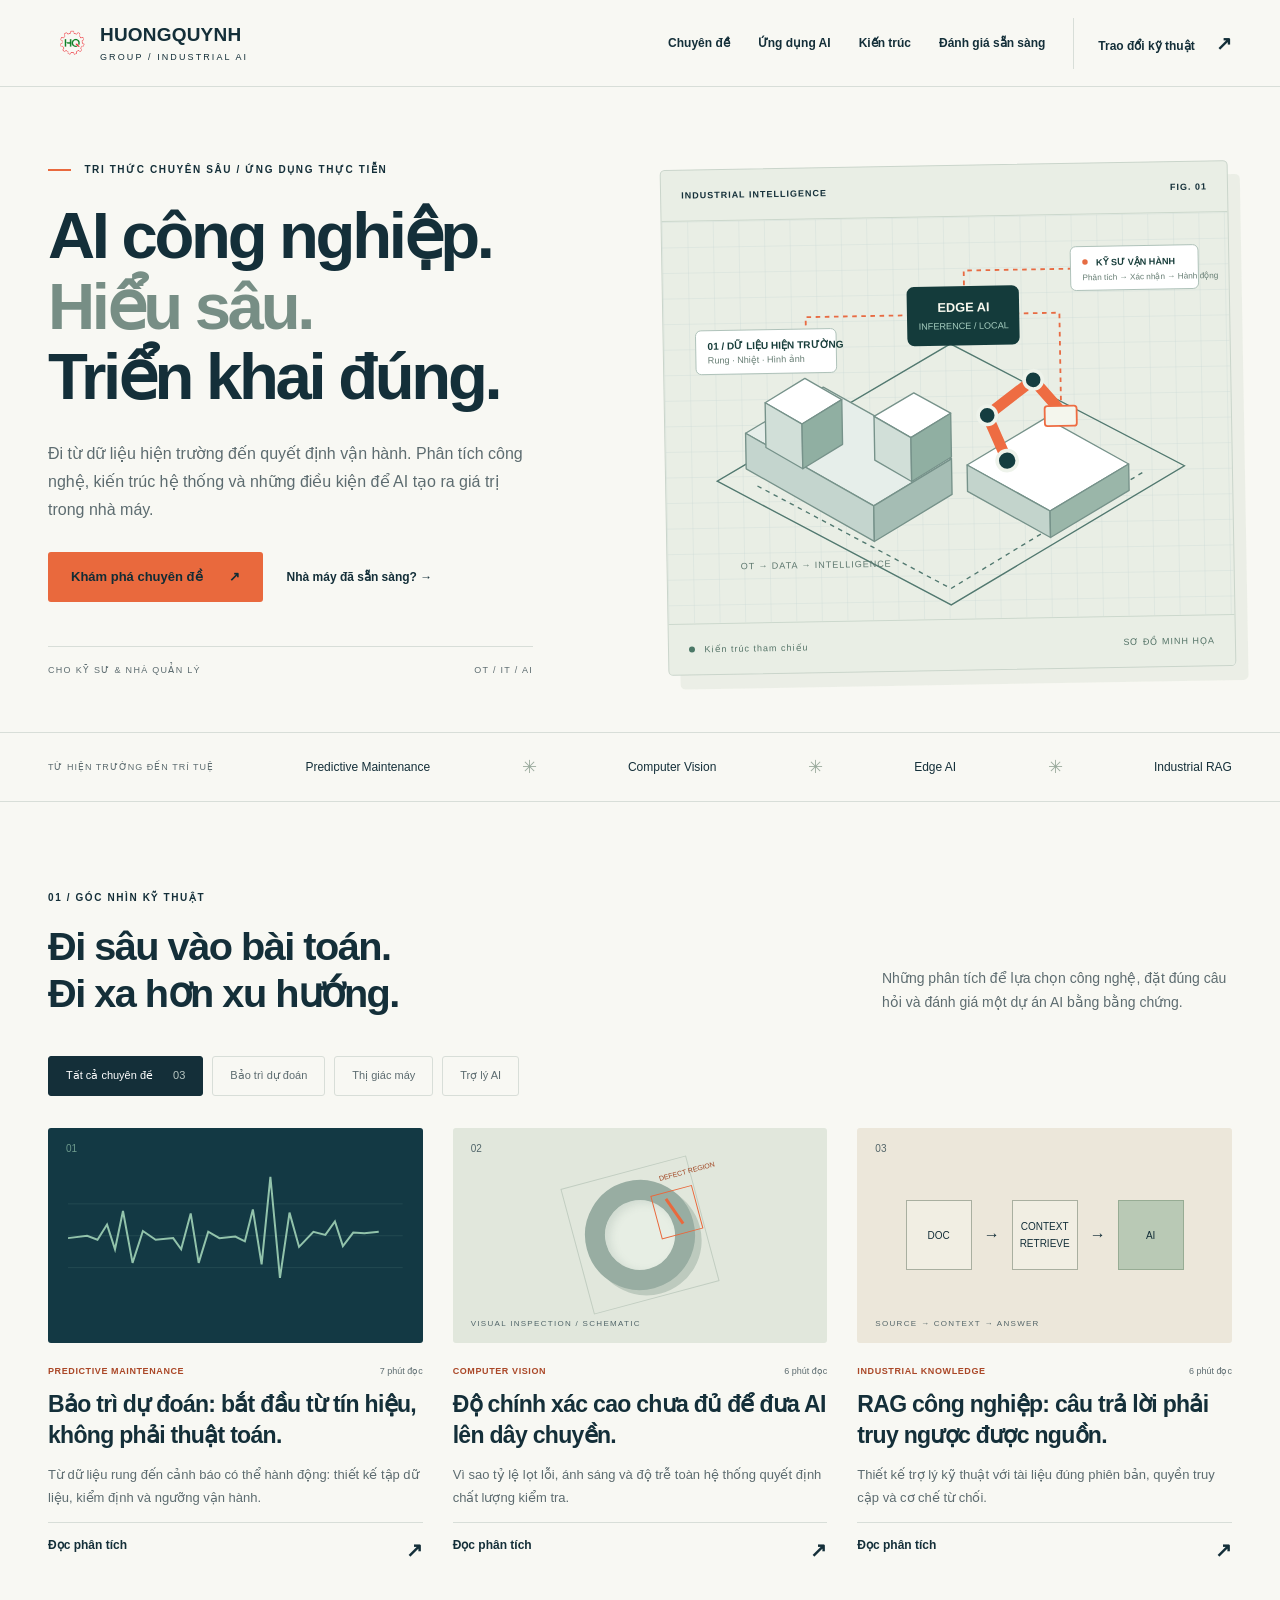
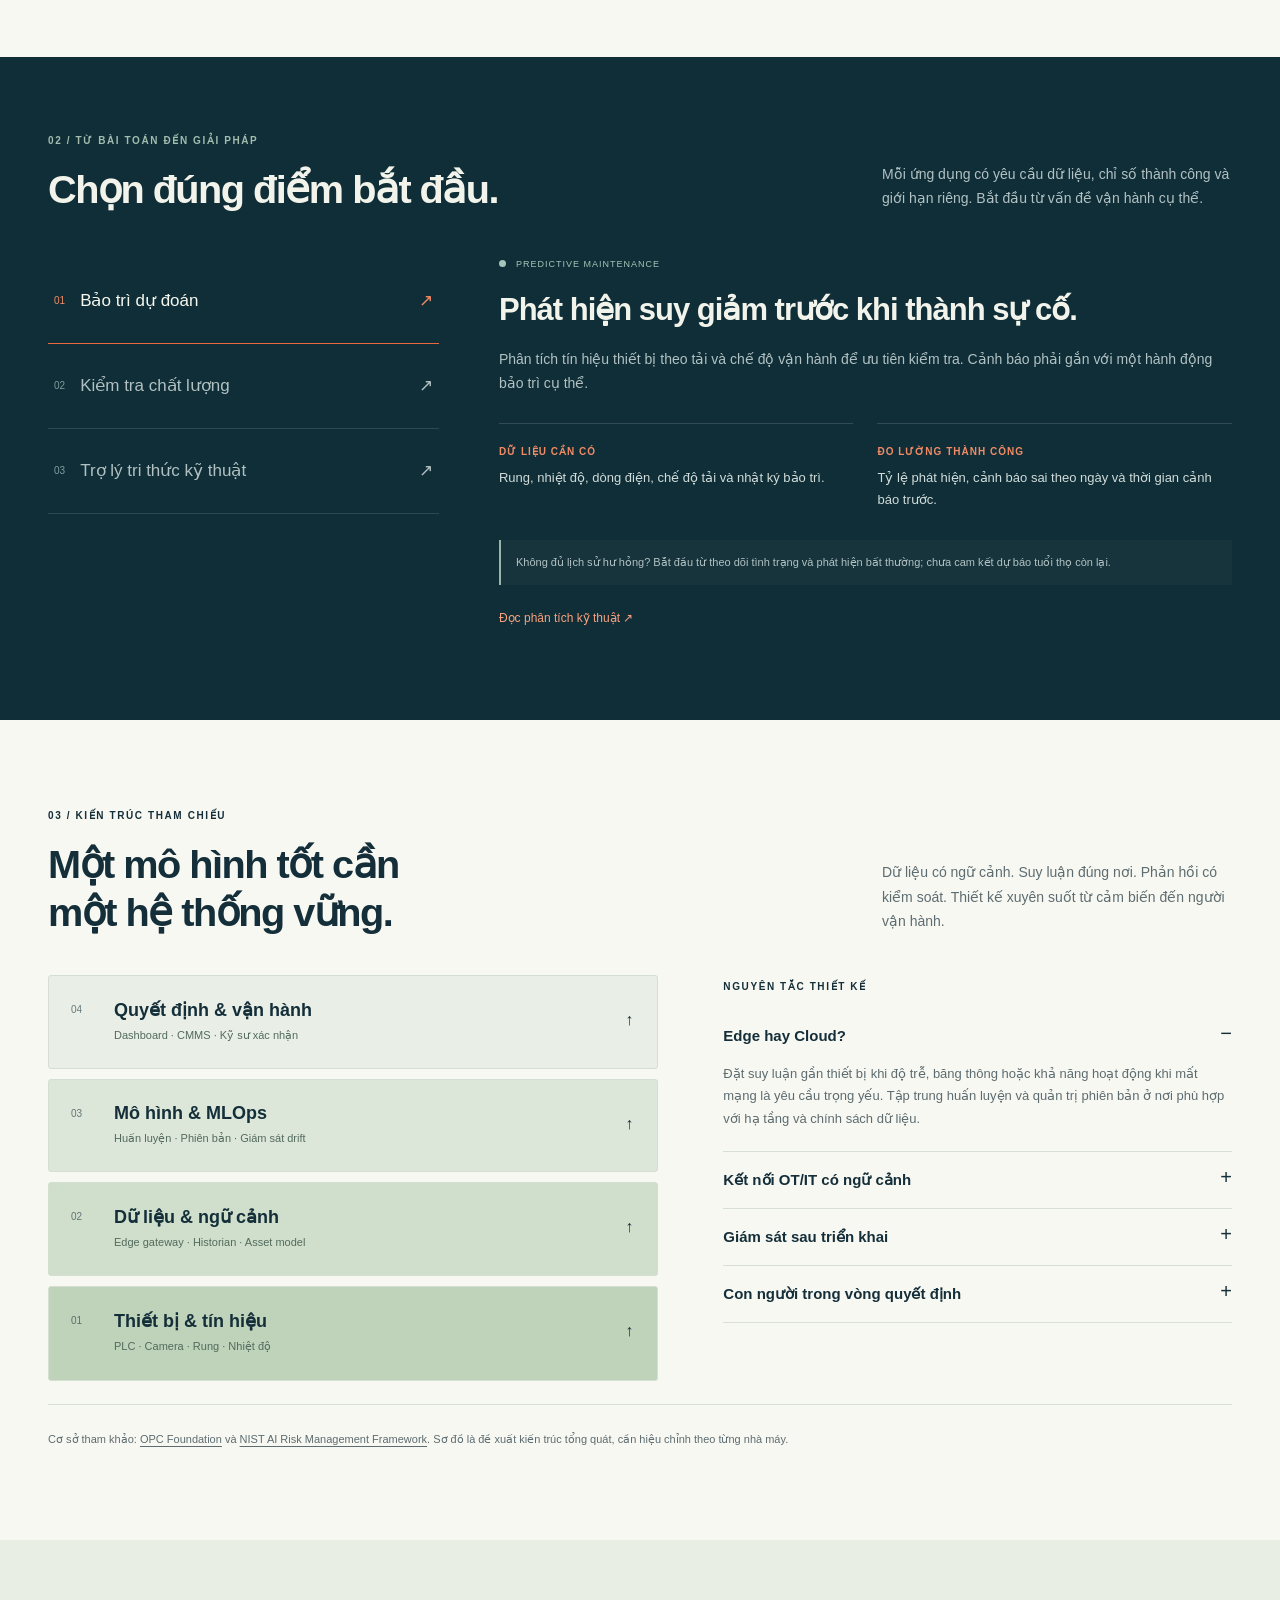
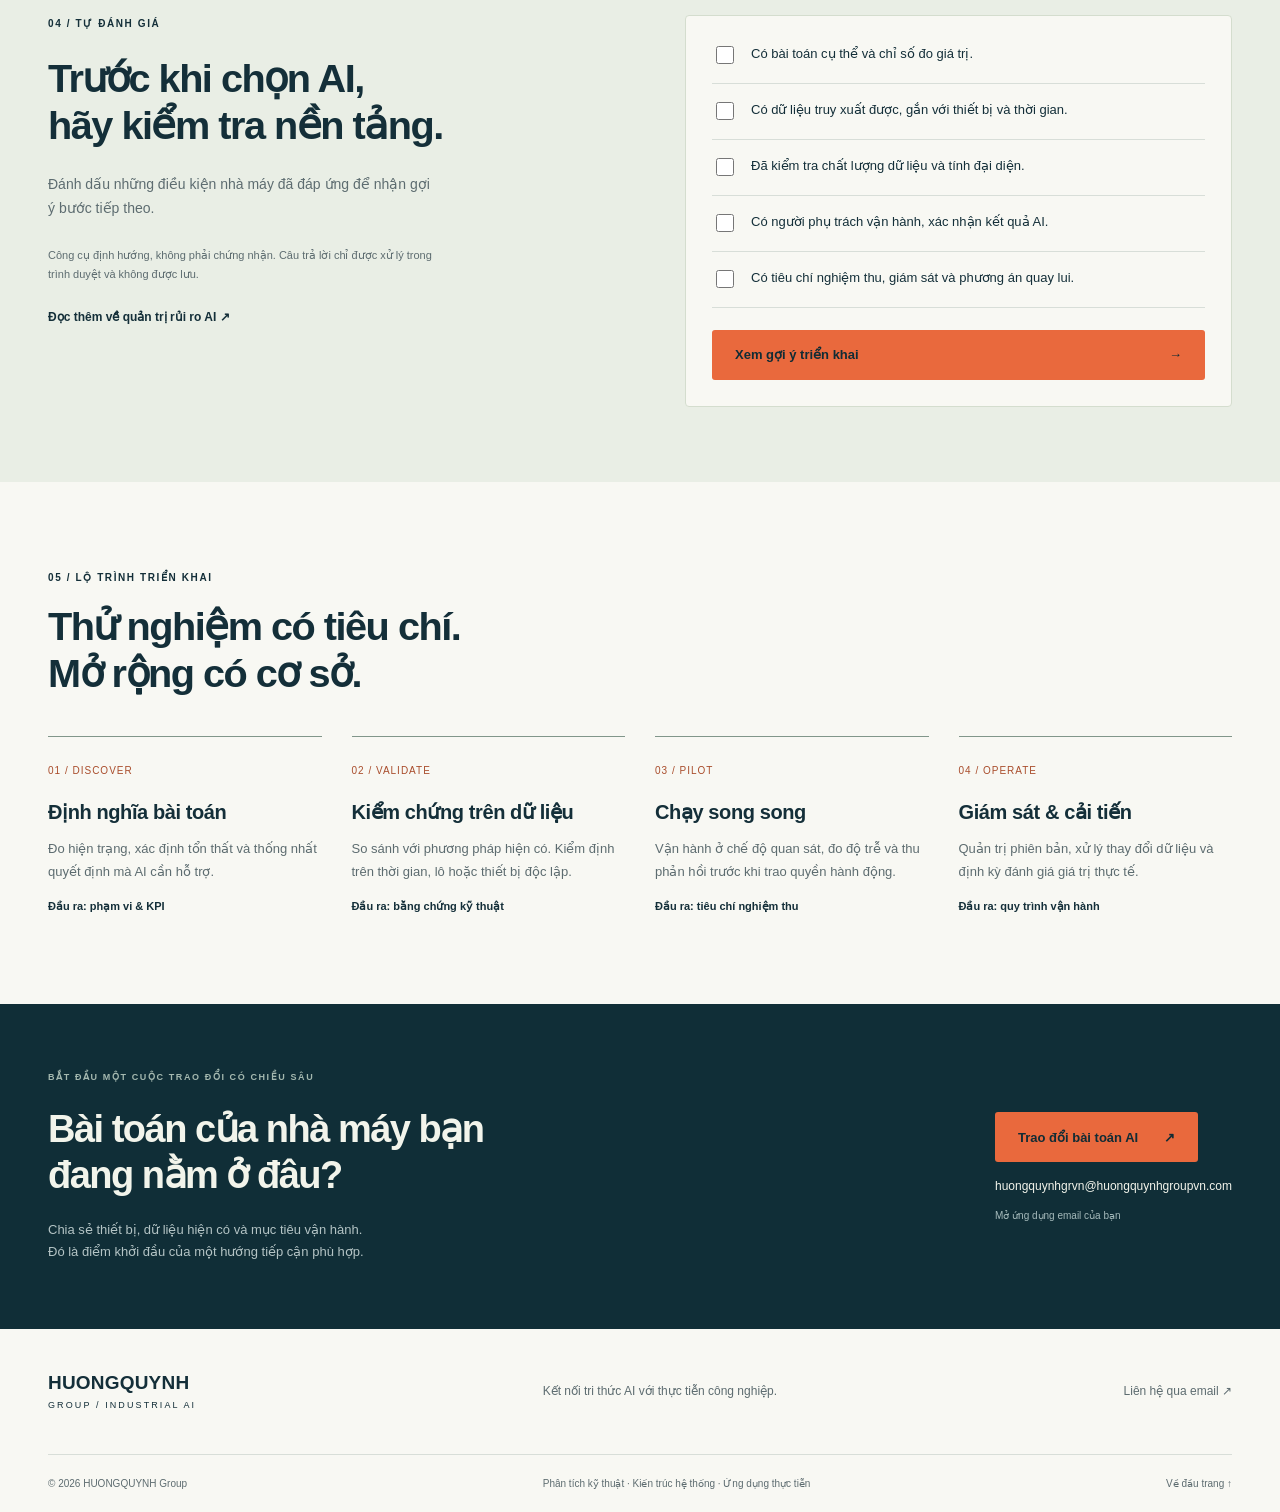
==== commit 5f49e3f7: "Redesign HQ Group as an industrial AI technical knowledge site" ====
--- a/index.html
+++ b/index.html
@@ -1,374 +1,7 @@
-<!doctype html><html lang="vi"><head><meta charset="utf-8"><meta name="viewport" content="width=device-width,initial-scale=1"><title>HUONGQUYNH Group | V6.24 Compact Header Footer Review</title><style>
-:root{--navy:#02063d;--cyan:#19d3e6;--deep:#061824;--panel:#0d2e43;--text:#fff;--muted:#a9bdc8;--line:rgba(255,255,255,.16)}*{box-sizing:border-box}body{margin:0;background:#151515;font-family:Segoe UI,Arial,sans-serif;color:#fff}a{color:inherit;text-decoration:none}button,input{font:inherit}.site{width:min(1200px,100%);margin:24px auto;background:var(--deep);overflow:hidden;box-shadow:0 22px 70px #0009}.top{min-height:78px;padding:0 58px;background:var(--navy);display:flex;align-items:center;justify-content:space-between}.brand{display:flex;align-items:center;gap:13px}.brand img{width:58px;height:58px;object-fit:contain}.brand strong{display:block;font-size:20px}.brand small{display:block;color:#a9bac7;font-size:9px;letter-spacing:.18em;margin-top:4px}.tools{display:flex;align-items:center;gap:12px}.tools button{border:0;background:transparent;color:#fff;cursor:pointer;padding:10px}.divider{height:32px;width:1px;background:var(--cyan)}.navrow{min-height:72px;padding:0 58px;background:var(--navy);border-top:1px solid #ffffff0b;display:flex;align-items:center;justify-content:space-between}nav{display:flex;gap:26px}nav a{font-size:14px}nav a:hover{color:var(--cyan)}.hero{position:relative;min-height:590px;overflow:hidden}.slide{display:none;position:absolute;inset:0;padding:100px 90px;align-items:center;background:radial-gradient(circle at 78% 36%,rgba(25,211,230,.56),transparent 16%),linear-gradient(125deg,#02063d,#075873 62%,#138da2)}.slide.active{display:flex}.slide:nth-child(2){background:radial-gradient(circle at 79% 36%,rgba(72,152,255,.62),transparent 17%),linear-gradient(125deg,#02063d,#143a5b 62%,#276f91)}.slide:nth-child(3){background:radial-gradient(circle at 78% 38%,rgba(43,231,169,.5),transparent 17%),linear-gradient(125deg,#02063d,#123d4d 62%,#0b756f)}.slide:before{content:"";position:absolute;inset:0;background:linear-gradient(90deg,rgba(0,4,57,.97),rgba(0,4,57,.73) 48%,rgba(0,4,57,.16) 82%)}.home{position:absolute;z-index:8;top:25px;left:80px;font-size:28px}.copy{position:relative;z-index:3;max-width:760px}.copy small{font-weight:800;letter-spacing:.14em}h1{font-size:clamp(44px,6vw,76px);line-height:1.03;letter-spacing:-.05em;margin:15px 0 22px}.copy p{font-size:17px;line-height:1.72;color:#e1ebf0;max-width:690px}.cta{display:inline-flex;margin-top:20px;min-height:52px;align-items:center;padding:0 25px;background:var(--cyan);color:#03141d;font-weight:800}.arrow{position:absolute;z-index:9;top:50%;width:50px;height:50px;border-radius:50%;border:1px solid #ffffff55;background:#ffffff24;color:#fff;font-size:28px}.prev{left:28px}.next{right:28px}.dots{position:absolute;z-index:9;bottom:25px;left:50%;transform:translateX(-50%);display:flex;gap:12px;background:#dfeff3cc;padding:12px 18px;border-radius:30px}.dot{width:10px;height:10px;border:0;border-radius:50%;background:#fff}.dot.active{width:55px;border-radius:8px;background:#708d9b}.access{display:grid;grid-template-columns:repeat(4,1fr);background:#fff;color:#12303f;padding:0 58px}.access a{padding:23px 16px;border-right:1px solid #dce7eb;font-weight:700}.section{padding:72px 70px;background:#071b29}.eyebrow{color:var(--cyan);font-size:12px;font-weight:800;letter-spacing:.15em}h2{font-size:clamp(31px,4vw,48px);margin:13px 0 17px}.intro{color:var(--muted);line-height:1.7;max-width:780px}.cards{display:grid;grid-template-columns:repeat(3,1fr);gap:18px;margin-top:30px}.card{padding:28px;background:var(--panel);border:1px solid #27495c;min-height:230px}.card b,.card a{color:var(--cyan)}.card p{color:var(--muted);line-height:1.6}.panel{display:none;background:#fff;color:#16303e;padding:17px 58px;gap:10px}.panel.open{display:flex}.panel input{flex:1;padding:12px}.modal{display:none;position:fixed;inset:0;background:#000b;z-index:100;align-items:center;justify-content:center}.modal.open{display:flex}.box{width:min(440px,90%);background:#fff;color:#15313e;padding:28px}.box input{width:100%;padding:12px;margin:7px 0 13px}.review{padding:14px 58px;background:#03121c;color:#9bb1bd;font-size:13px}@media(max-width:900px){nav{display:none}.access{grid-template-columns:1fr 1fr;padding:0}.cards{grid-template-columns:1fr}}@media(max-width:650px){.site{margin:0}.top,.navrow{padding:0 22px}.brand img{width:48px;height:48px}.brand strong{font-size:16px}.brand small{display:none}.tools span{display:none}.slide{padding:110px 48px}.home{left:40px}.access{grid-template-columns:1fr}}
-
-.full-light{padding:82px 70px;background:#eef5f7;color:#0b2b3b}.full-dark{padding:82px 70px;background:#04111f;color:#fff}.full-light .intro{color:#607986}.industries{display:grid;grid-template-columns:repeat(4,1fr);gap:16px;margin-top:32px}.industry{min-height:265px;padding:25px;color:#fff;display:flex;flex-direction:column;justify-content:flex-end;background:linear-gradient(150deg,#0b344a,#087d89);position:relative;overflow:hidden}.industry:nth-child(2){background:linear-gradient(150deg,#17334e,#246ea3)}.industry:nth-child(3){background:linear-gradient(150deg,#163f42,#16836d)}.industry:nth-child(4){background:linear-gradient(150deg,#35314d,#7161a5)}.industry:after{content:"";position:absolute;width:170px;height:170px;border:1px solid #ffffff38;border-radius:50%;right:-55px;top:-55px}.industry>*{position:relative;z-index:1}.industry small{color:#9af6ff}.industry h3{font-size:22px;margin:11px 0}.industry p{color:#dbe9ee;line-height:1.55}.industry a{font-weight:800}.steps{display:grid;grid-template-columns:repeat(4,1fr);margin-top:35px;border-top:2px solid var(--cyan)}.step{padding:32px 27px;background:#0b2b3e;border-right:1px solid #315064}.step:last-child{border-right:0}.step b{color:var(--cyan);font-size:12px}.step h3{margin:20px 0 12px}.step p{color:var(--muted);line-height:1.6}.project{display:grid;grid-template-columns:1.05fr .95fr;min-height:430px;margin-top:34px}.projectvisual{background:radial-gradient(circle at 58% 45%,#15d8e77a,transparent 18%),linear-gradient(135deg,#041b30,#08768a);position:relative}.projectvisual:after{content:"PLC · SCADA · EDGE · MES · AI";position:absolute;bottom:32px;right:32px;color:#aaf8ff;letter-spacing:.12em;font-weight:700}.projectcopy{background:#061824;color:#fff;padding:45px}.projectcopy small{color:var(--cyan);font-weight:900}.projectcopy h3{font-size:30px;margin:14px 0}.projectcopy p{color:var(--muted);line-height:1.7}.kpis{display:grid;grid-template-columns:repeat(3,1fr);gap:1px;background:#315064;margin:26px 0}.kpi{background:#0c2d40;padding:16px}.kpi strong{display:block;color:var(--cyan);font-size:23px}.kpi span{font-size:11px;color:var(--muted)}.eco{display:grid;grid-template-columns:.9fr 1.1fr;gap:42px;align-items:center}.layers{display:grid;gap:8px}.layer{padding:18px 20px;background:#0b3347;color:#fff;display:flex;justify-content:space-between;gap:12px}.layer:nth-child(2){background:#0a5265}.layer:nth-child(3){background:#087384}.layer:nth-child(4){background:#0797a7}.layer span{font-size:12px;color:#d7f9fb}.news{display:grid;grid-template-columns:repeat(3,1fr);gap:18px;margin-top:30px}.article{background:#fff;color:#0b2b3b;border:1px solid #d8e6eb}.articleimg{height:155px;background:linear-gradient(135deg,#082f47,#058b99)}.article:nth-child(2) .articleimg{background:linear-gradient(135deg,#17354e,#246db0)}.article:nth-child(3) .articleimg{background:linear-gradient(135deg,#173f3c,#159477)}.articlebody{padding:22px}.articlebody small{color:#008b99;font-weight:900}.articlebody h3{font-size:18px;margin:10px 0}.articlebody p{color:#657c88;line-height:1.6;font-size:13px}.articlebody a{color:#007d8b;font-weight:800}.contact{padding:52px 70px;background:linear-gradient(110deg,#04aabd,#2677d0);display:flex;align-items:center;justify-content:space-between;gap:25px}.contact h2{margin:0 0 9px}.contact p{margin:0;color:#e7f8fb}.contact a{background:#fff;color:#07344a;padding:15px 21px;font-weight:900}.footer{background:#020b14;padding:48px 70px 24px}.footergrid{display:grid;grid-template-columns:1.35fr repeat(4,1fr);gap:32px}.footer h3{font-size:14px;margin:0 0 15px}.footer p,.footer a{display:block;color:#93abb8;font-size:13px;line-height:1.9}.footerbrand{display:flex;align-items:center;gap:12px}.footerbrand img{width:58px;height:58px;object-fit:contain}.footerbrand strong{color:#fff}.bottom{margin-top:34px;padding-top:19px;border-top:1px solid var(--line);display:flex;justify-content:space-between;gap:20px;color:#8099a6;font-size:12px}.review{display:none}@media(max-width:1000px){.industries,.steps{grid-template-columns:1fr 1fr}.news{grid-template-columns:1fr 1fr}.footergrid{grid-template-columns:1fr 1fr}.project,.eco{grid-template-columns:1fr}}@media(max-width:650px){.full-light,.full-dark,.contact,.footer{padding-left:22px;padding-right:22px}.industries,.steps,.news,.footergrid{grid-template-columns:1fr}.contact{align-items:flex-start;flex-direction:column}.bottom{flex-direction:column}.projectcopy{padding:28px}.kpis{grid-template-columns:1fr}}
-.search-control{border:0;background:transparent;color:#fff;display:inline-flex;align-items:center;gap:10px;padding:12px 8px;cursor:pointer}.search-control:hover,.search-control:focus-visible{color:var(--cyan);outline:2px solid var(--cyan);outline-offset:4px;border-radius:5px}.search-svg{width:25px;height:25px;fill:none;stroke:currentColor;stroke-width:1.9;stroke-linecap:round;stroke-linejoin:round}@media(max-width:650px){.search-control span{display:none}.search-svg{width:27px;height:27px}}
-header{position:sticky;top:0;z-index:80;box-shadow:0 10px 28px rgba(0,0,0,.28)}
-.navrow{position:relative}
-.support-link{display:inline-flex;align-items:center;min-height:44px;white-space:nowrap}
-.support-link:hover,.support-link:focus-visible{color:var(--cyan);outline:2px solid var(--cyan);outline-offset:5px;border-radius:4px}
-@media(max-width:900px){.navrow nav{display:flex;overflow-x:auto;gap:20px;scrollbar-width:thin;padding-right:14px}.navrow nav a{flex:0 0 auto}.navrow{gap:16px}.search-control{flex:0 0 auto}}
-@media(max-width:650px){header{position:sticky}.navrow nav{gap:16px}.support-link{font-size:13px}}
-
-:root{--header-top-h:78px;--header-nav-h:72px;--header-total-h:150px}
-body{padding-top:var(--header-total-h)}
-.site{overflow:visible}
-header{position:fixed;top:0;left:50%;transform:translateX(-50%);width:min(1200px,100%);z-index:120;background:var(--navy);box-shadow:0 10px 28px rgba(0,0,0,.34)}
-.navrow{position:relative;display:grid;grid-template-columns:minmax(0,1fr) auto;gap:20px}
-.navrow nav{display:flex;align-items:center;justify-content:space-between;gap:0;min-width:0;height:72px}
-.navrow nav a,.navrow nav .support-link{display:inline-flex;align-items:center;justify-content:center;min-height:72px;padding:0 10px;color:#fff;font-size:14px;font-weight:400;line-height:1.2;white-space:nowrap;border:0;border-radius:0;outline:0}
-.navrow nav a:hover,.navrow nav a:focus-visible,.navrow nav .support-link:hover,.navrow nav .support-link:focus-visible{color:var(--cyan);background:rgba(25,211,230,.08);outline:0}
-.search-control{min-height:72px;padding:0 8px}
-.panel{position:absolute;left:0;right:0;top:100%;z-index:121;box-shadow:0 14px 24px rgba(0,0,0,.25)}
-@media(max-width:900px){:root{--header-total-h:150px}.navrow{grid-template-columns:minmax(0,1fr) auto}.navrow nav{display:flex;justify-content:flex-start;overflow-x:auto;gap:0;padding-right:10px;scrollbar-width:thin}.navrow nav a,.navrow nav .support-link{flex:0 0 auto;padding:0 14px}.search-control{flex:0 0 auto}}
-@media(max-width:650px){:root{--header-top-h:78px;--header-nav-h:72px;--header-total-h:150px}body{padding-top:var(--header-total-h)}header{width:100%}.navrow nav a,.navrow nav .support-link{font-size:13px;min-height:72px}.support-link{font-size:13px}}
-
-/* V6.6 final alignment overrides */
-.top{height:88px;min-height:88px;padding:0 64px}
-.brand{display:grid;grid-template-columns:62px auto;grid-template-rows:auto auto;column-gap:16px;row-gap:2px;align-items:center;min-width:390px}
-.brand img{grid-column:1;grid-row:1 / span 2;width:62px;height:62px;object-fit:contain;display:block}
-.brand>span{grid-column:2;grid-row:1 / span 2;display:flex;flex-direction:column;justify-content:center;min-width:0}
-.brand strong{font-size:24px;line-height:1.08;font-weight:800;letter-spacing:.01em;white-space:nowrap}
-.brand small{font-size:10px;line-height:1.2;letter-spacing:.19em;margin-top:7px;color:#a9bac7;white-space:nowrap}
-.tools{align-self:stretch;display:flex;align-items:center}
-.navrow{height:72px;min-height:72px;padding:0 64px}
-.navrow nav{height:72px;display:grid;grid-template-columns:1.12fr .7fr 1.08fr 1.18fr 1.08fr 1.42fr;align-items:stretch;justify-content:stretch;width:100%;gap:0}
-.navrow nav a,.navrow nav .support-link{height:72px;min-height:72px;padding:0 12px;display:flex;align-items:center;justify-content:center;text-align:center;font-size:14px;font-weight:400;line-height:1.2;white-space:nowrap}
-.search-control{height:72px;min-height:72px;margin-left:18px;padding:0 0 0 18px;border-left:1px solid rgba(255,255,255,.12)}
-.footerbrand{display:grid;grid-template-columns:58px auto;grid-template-rows:auto;column-gap:14px;align-items:center}
-.footerbrand img{grid-column:1;width:58px;height:58px}
-.footerbrand strong{grid-column:2;font-size:16px;line-height:1.2;white-space:nowrap}
-@media(max-width:1100px){.top{padding:0 38px}.navrow{padding:0 38px}.brand{min-width:330px}.brand strong{font-size:21px}.navrow nav{display:flex;justify-content:flex-start;overflow-x:auto}.navrow nav a,.navrow nav .support-link{flex:0 0 auto;padding:0 15px}}
-@media(max-width:650px){.top{height:78px;min-height:78px;padding:0 20px}.brand{grid-template-columns:50px auto;column-gap:10px;min-width:0}.brand img{width:50px;height:50px}.brand strong{font-size:16px}.brand small{font-size:8px;margin-top:4px}.navrow{padding:0 20px}.search-control{margin-left:8px;padding-left:12px}}
-
-/* V6.7 footer alignment overrides */
-.footer{padding:54px 70px 26px}
-.footergrid{display:grid;grid-template-columns:1.45fr 1.12fr .95fr .95fr 1.08fr;column-gap:38px;align-items:start}
-.footergrid>div{min-width:0;align-self:start}
-.footergrid h3{height:22px;margin:0 0 18px;font-size:15px;line-height:22px;font-weight:800;color:#fff;white-space:nowrap}
-.footergrid a:not(.footerbrand){font-size:14px;line-height:1.75;margin:0;color:#9fb7c5}
-.footer-company{display:grid;grid-template-rows:64px auto;align-content:start}
-.footerbrand{height:64px;display:grid;grid-template-columns:58px minmax(0,1fr);column-gap:14px;align-items:center;margin:0 0 18px}
-.footerbrand img{width:58px;height:58px;object-fit:contain;display:block;grid-column:1}
-.footerbrand strong{grid-column:2;font-size:15px;line-height:1.2;font-weight:800;color:#fff;white-space:nowrap;align-self:center}
-.footer-company>p{margin:0;max-width:255px;font-size:14px;line-height:1.8;color:#9fb7c5}
-.bottom{align-items:center}
-@media(max-width:1050px){.footergrid{grid-template-columns:1.35fr 1fr 1fr;row-gap:38px}.footer-company{grid-row:span 2}}
-@media(max-width:760px){.footergrid{grid-template-columns:1fr 1fr}.footer-company{grid-column:1 / -1;grid-row:auto}.footer-company>p{max-width:420px}}
-@media(max-width:520px){.footergrid{grid-template-columns:1fr}.footer-company{grid-column:auto}.footergrid h3{height:auto}.footerbrand strong{font-size:15px}}
-
-/* V6.8 exact footer baseline alignment */
-.footergrid{display:grid;grid-template-columns:1.45fr 1.12fr .95fr .95fr 1.08fr;column-gap:38px;align-items:start}
-.footergrid>div{padding-top:0;margin-top:0}
-.footer-company{display:block;align-self:start}
-.footerbrand{height:22px;display:grid;grid-template-columns:58px minmax(0,1fr);column-gap:14px;align-items:center;margin:0 0 18px;position:relative}
-.footerbrand img{position:absolute;left:0;top:50%;transform:translateY(-50%);width:58px;height:58px;object-fit:contain;display:block}
-.footerbrand strong{grid-column:2;font-size:15px;line-height:22px;height:22px;font-weight:800;color:#fff;white-space:nowrap;display:block;margin:0;padding:0}
-.footergrid h3{height:22px;line-height:22px;margin:0 0 18px;padding:0;font-size:15px;font-weight:800;color:#fff;white-space:nowrap}
-.footer-company>p{margin:0;padding-top:22px;max-width:255px;font-size:14px;line-height:1.8;color:#9fb7c5}
-@media(max-width:760px){.footerbrand{height:58px}.footerbrand img{position:static;transform:none}.footerbrand strong{align-self:center}.footer-company>p{padding-top:0}}
-
-/* V6.9 footer brand: company name left, logo right, no overlap */
-.footer-company{display:block;min-width:0}
-.footerbrand{position:relative;height:58px;display:grid;grid-template-columns:minmax(0,1fr) 58px;column-gap:16px;align-items:center;margin:0 0 18px;width:100%;max-width:270px}
-.footerbrand strong{grid-column:1;grid-row:1;display:block;position:static;transform:none;margin:0;padding:0;font-size:15px;line-height:1.2;font-weight:800;color:#fff;white-space:nowrap;text-align:left;overflow:visible}
-.footerbrand img{grid-column:2;grid-row:1;position:static;transform:none;width:58px;height:58px;object-fit:contain;display:block;justify-self:end}
-.footer-company>p{margin:0;padding-top:0;max-width:270px;font-size:14px;line-height:1.8;color:#9fb7c5}
-@media(max-width:520px){.footerbrand{max-width:100%;grid-template-columns:minmax(0,1fr) 52px}.footerbrand img{width:52px;height:52px}.footerbrand strong{font-size:15px}}
-
-/* V6.10 exact footer first-row alignment */
-.footergrid{align-items:start}
-.footergrid>div{margin:0;padding:0;align-self:start}
-.footer-company{display:grid;grid-template-rows:58px auto;align-content:start}
-.footerbrand{width:100%;max-width:285px;height:58px;margin:0 0 18px;display:grid;grid-template-columns:minmax(0,1fr) 58px;column-gap:16px;align-items:start;position:relative}
-.footerbrand strong{grid-column:1;grid-row:1;height:22px;line-height:22px;margin:0;padding:0;align-self:start;font-size:15px;font-weight:800;white-space:nowrap;text-align:left;color:#fff}
-.footerbrand img{grid-column:2;grid-row:1;width:58px;height:58px;margin:0;padding:0;position:static;transform:none;object-fit:contain;align-self:start;justify-self:end;display:block}
-.footergrid h3{height:22px;line-height:22px;margin:0 0 18px;padding:0;font-size:15px;font-weight:800;white-space:nowrap;color:#fff}
-.footer-company>p{margin:0;padding:0;max-width:285px;font-size:14px;line-height:1.8;color:#9fb7c5}
-@media(max-width:520px){.footerbrand{max-width:100%;grid-template-columns:minmax(0,1fr) 52px;height:52px}.footerbrand img{width:52px;height:52px}}
-
-/* V6.11 footer: logo left, company name right, all headings share one baseline */
-.footergrid{align-items:start}
-.footergrid>div{margin:0;padding:0;align-self:start}
-.footer-company{display:block;min-width:0}
-.footerbrand{width:100%;max-width:285px;height:58px;margin:0 0 18px;display:grid;grid-template-columns:58px minmax(0,1fr);column-gap:14px;align-items:start;position:relative}
-.footerbrand img{grid-column:1;grid-row:1;width:58px;height:58px;margin:0;padding:0;position:static;transform:none;object-fit:contain;display:block;align-self:start;justify-self:start}
-.footerbrand strong{grid-column:2;grid-row:1;height:22px;line-height:22px;margin:0;padding:0;align-self:start;display:block;font-size:15px;font-weight:800;color:#fff;white-space:nowrap;text-align:left}
-.footergrid h3{height:22px;line-height:22px;margin:0 0 18px;padding:0;font-size:15px;font-weight:800;color:#fff;white-space:nowrap}
-.footer-company>p{margin:0;padding:0;max-width:285px;font-size:14px;line-height:1.8;color:#9fb7c5}
-@media(max-width:520px){.footerbrand{max-width:100%;grid-template-columns:52px minmax(0,1fr);height:52px}.footerbrand img{width:52px;height:52px}.footerbrand strong{font-size:15px}}
-
-/* V6.12: logo and company name share one centered horizontal axis */
-.footerbrand{width:100%;max-width:285px;height:58px;margin:0 0 18px;display:grid;grid-template-columns:58px minmax(0,1fr);column-gap:14px;align-items:center;position:relative}
-.footerbrand img{grid-column:1;grid-row:1;width:58px;height:58px;margin:0;padding:0;position:static;transform:none;object-fit:contain;display:block;align-self:center;justify-self:start}
-.footerbrand strong{grid-column:2;grid-row:1;height:auto;min-height:22px;line-height:22px;margin:0;padding:0;align-self:center;display:block;font-size:15px;font-weight:800;color:#fff;white-space:nowrap;text-align:left}
-.footergrid h3{height:22px;line-height:22px;margin:18px 0 18px;padding:0;font-size:15px;font-weight:800;color:#fff;white-space:nowrap}
-.footer-company>p{margin:0;padding:0;max-width:285px;font-size:14px;line-height:1.8;color:#9fb7c5}
-@media(max-width:520px){.footerbrand{max-width:100%;grid-template-columns:52px minmax(0,1fr);height:52px}.footerbrand img{width:52px;height:52px}.footerbrand strong{align-self:center}}
-
-/* V6.13: logo and company name on one exact horizontal centerline */
-.footerbrand{width:100%;max-width:300px;height:58px;margin:0 0 18px;display:flex;flex-direction:row;align-items:center;justify-content:flex-start;gap:14px;position:static}
-.footerbrand img{position:static;transform:none;display:block;flex:0 0 58px;width:58px;height:58px;margin:0;padding:0;object-fit:contain}
-.footerbrand strong{position:static;transform:none;display:block;flex:0 1 auto;width:auto;height:auto;min-height:0;margin:0;padding:0;font-size:15px;line-height:1;white-space:nowrap;text-align:left;color:#fff;font-weight:800}
-@media(max-width:520px){.footerbrand{height:52px;max-width:100%;gap:12px}.footerbrand img{flex-basis:52px;width:52px;height:52px}.footerbrand strong{font-size:15px;line-height:1}}
-
-/* V6.14 footer brand matches reference image */
-.footer-company{display:block;min-width:0}
-.footerbrand{width:100%;max-width:330px;height:64px;margin:0 0 20px;display:flex;flex-direction:row;align-items:center;justify-content:flex-start;gap:16px;position:static}
-.footerbrand img{position:static;transform:none;display:block;flex:0 0 58px;width:58px;height:58px;margin:0;padding:0;object-fit:contain}
-.footerbrand-copy{display:flex;flex-direction:column;justify-content:center;align-items:flex-start;min-width:0;height:58px}
-.footerbrand-copy strong{display:block;position:static;transform:none;width:auto;height:auto;margin:0;padding:0;color:#fff;font-size:22px;line-height:1.08;font-weight:800;letter-spacing:.005em;white-space:nowrap;text-align:left}
-.footerbrand-copy small{display:block;margin-top:8px;color:#9fb9dc;font-size:9px;line-height:1;letter-spacing:.2em;font-weight:600;white-space:nowrap}
-.footer-company>p{margin:0;padding:0;max-width:300px;font-size:14px;line-height:1.8;color:#9fb7c5}
-@media(max-width:520px){.footerbrand{max-width:100%;height:56px;gap:12px}.footerbrand img{flex-basis:52px;width:52px;height:52px}.footerbrand-copy{height:52px}.footerbrand-copy strong{font-size:18px}.footerbrand-copy small{font-size:8px;margin-top:6px}}
-
-/* V6.15 footer brand matches uploaded image: logo left, cyan name right, single line */
-.footerbrand{width:100%;max-width:350px;height:66px;margin:0 0 20px;display:flex;flex-direction:row;align-items:center;justify-content:flex-start;gap:24px;position:static;padding-left:0}
-.footerbrand img{position:static;transform:none;display:block;flex:0 0 58px;width:58px;height:58px;margin:0;padding:0;object-fit:contain}
-.footerbrand-copy{height:58px;display:flex;align-items:center;justify-content:flex-start;min-width:0}
-.footerbrand-copy strong{display:block;position:static;transform:none;width:auto;height:auto;margin:0;padding:0;color:#06cdf2;font-size:22px;line-height:1;font-weight:800;letter-spacing:.005em;white-space:nowrap;text-align:left}
-.footerbrand-copy small{display:none}
-@media(max-width:520px){.footerbrand{height:56px;gap:16px;max-width:100%}.footerbrand img{flex-basis:52px;width:52px;height:52px}.footerbrand-copy{height:52px}.footerbrand-copy strong{font-size:18px}}
-
-/* V6.16 footer: text-only company identity, same visual system as footer headings */
-.footerbrand{width:100%;max-width:300px;height:22px;margin:0 0 18px;display:flex;align-items:flex-start;justify-content:flex-start;gap:0;position:static;padding:0}
-.footerbrand img{display:none!important}
-.footerbrand-copy{height:22px;display:block;min-width:0;margin:0;padding:0}
-.footerbrand-copy strong{display:block;position:static;transform:none;width:auto;height:22px;margin:0;padding:0;color:#fff;font-size:15px;line-height:22px;font-weight:800;letter-spacing:0;white-space:nowrap;text-align:left}
-.footergrid h3{height:22px;line-height:22px;margin:0 0 18px;padding:0;color:#fff;font-size:15px;font-weight:800;white-space:nowrap}
-.footer-company>p{margin:0;padding:0;max-width:300px;font-size:14px;line-height:1.8;color:#9fb7c5}
-@media(max-width:520px){.footerbrand{height:22px;max-width:100%}.footerbrand-copy{height:22px}.footerbrand-copy strong{font-size:15px;line-height:22px}}
-
-/* V6.17 complete footer inspired by supplied reference structure */
-.footer{background:#02063d;padding:58px 70px 0}
-.footergrid{padding-bottom:48px}
-.footer-company>p{margin-bottom:24px}
-.social-links{display:flex;align-items:center;gap:22px;flex-wrap:wrap}
-.social-links a{display:grid!important;place-items:center;width:28px;height:28px;color:#fff!important;line-height:1!important;transition:color .18s ease,transform .18s ease}
-.social-links a:hover,.social-links a:focus-visible{color:var(--cyan)!important;transform:translateY(-2px);outline:2px solid var(--cyan);outline-offset:4px;border-radius:4px}
-.social-links svg{width:25px;height:25px;fill:none;stroke:currentColor;stroke-width:1.8;stroke-linecap:round;stroke-linejoin:round}
-.footer-legal{min-height:76px;border-top:1px solid rgba(255,255,255,.34);display:grid;grid-template-columns:auto minmax(0,1fr) auto;align-items:center;gap:30px;color:#fff}
-.copyright{font-size:13px;font-weight:700;white-space:nowrap}
-.legal-links{display:flex;align-items:center;justify-content:flex-end;gap:28px;min-width:0;flex-wrap:wrap}
-.legal-links a{display:inline-flex!important;color:#fff!important;font-size:13px!important;font-weight:600;line-height:1.25!important;white-space:nowrap}
-.legal-links a:hover,.legal-links a:focus-visible{color:var(--cyan)!important}
-.accessibility{width:40px;height:40px;border-radius:50%;background:#fff;color:#d51f32!important;display:grid!important;place-items:center;box-shadow:0 0 0 2px #d51f32 inset}
-.accessibility svg{width:24px;height:24px;fill:none;stroke:currentColor;stroke-width:1.8;stroke-linecap:round;stroke-linejoin:round}
-@media(max-width:1050px){.footer-legal{grid-template-columns:1fr auto;padding:22px 0;gap:20px}.legal-links{grid-column:1/-1;grid-row:2;justify-content:flex-start;gap:18px 26px}.accessibility{grid-column:2;grid-row:1}}
-@media(max-width:650px){.footer{padding-left:22px;padding-right:22px}.footergrid{padding-bottom:36px}.social-links{gap:18px}.footer-legal{grid-template-columns:1fr auto}.legal-links{display:grid;grid-template-columns:1fr 1fr;gap:15px 20px}.legal-links a{white-space:normal}.copyright{white-space:normal}}
-@media(max-width:420px){.legal-links{grid-template-columns:1fr}}
-
-/* V6.18 legal footer alignment after removing accessibility and reporting */
-.footer-legal{min-height:82px;border-top:1px solid rgba(255,255,255,.34);display:grid;grid-template-columns:220px minmax(0,1fr);align-items:center;column-gap:34px;color:#fff}
-.copyright{display:flex;align-items:center;height:100%;font-size:13px;font-weight:700;line-height:1.25;white-space:nowrap}
-.legal-links{display:grid;grid-template-columns:1.18fr 1.35fr 1.12fr 1.08fr .82fr;align-items:center;justify-content:stretch;gap:24px;min-width:0;height:100%}
-.legal-links a{display:flex!important;align-items:center;justify-content:flex-start;height:100%;margin:0!important;padding:0!important;color:#fff!important;font-size:13px!important;font-weight:600;line-height:1.25!important;white-space:nowrap;text-align:left}
-.accessibility{display:none!important}
-@media(max-width:1100px){.footer-legal{grid-template-columns:1fr;padding:24px 0;row-gap:20px}.copyright{height:auto}.legal-links{height:auto;grid-template-columns:repeat(3,minmax(0,1fr));gap:18px 24px}.legal-links a{height:auto}}
-@media(max-width:700px){.legal-links{grid-template-columns:repeat(2,minmax(0,1fr))}.legal-links a{white-space:normal}}
-@media(max-width:420px){.legal-links{grid-template-columns:1fr}}
-
-.company-email{display:inline-flex!important;margin:10px 0 20px!important;color:#9fb7c5!important;font-size:13px!important;line-height:1.45!important;overflow-wrap:anywhere}
-.company-email:hover,.company-email:focus-visible{color:var(--cyan)!important;text-decoration:underline}
-
-/* V6.20 full-screen production layout */
-html,body{width:100%;min-height:100%;margin:0;padding-left:0;padding-right:0;overflow-x:hidden;background:#020718}
-body{padding-top:var(--header-total-h,150px)}
-.site{width:100%;max-width:none;min-height:100vh;margin:0;border-radius:0;box-shadow:none;overflow:visible}
-header{left:0;right:0;transform:none;width:100%;max-width:none}
-.top,.navrow,.section,.full-light,.full-dark,.contact,.footer{width:100%}
-.top,.navrow{padding-left:clamp(20px,5vw,96px);padding-right:clamp(20px,5vw,96px)}
-.hero{width:100%;min-height:calc(100vh - var(--header-total-h,150px))}
-.slide{min-height:calc(100vh - var(--header-total-h,150px));padding-left:clamp(36px,8vw,140px);padding-right:clamp(36px,8vw,140px)}
-.section,.full-light,.full-dark{padding-left:clamp(24px,6vw,110px);padding-right:clamp(24px,6vw,110px)}
-.contact,.footer{padding-left:clamp(24px,6vw,110px);padding-right:clamp(24px,6vw,110px)}
-@media(max-width:900px){.hero,.slide{min-height:calc(100vh - var(--header-total-h,150px))}}
-@media(max-width:650px){html,body{width:100%}.site{width:100%;margin:0}.hero,.slide{min-height:calc(100vh - var(--header-total-h,150px))}.slide{padding-left:32px;padding-right:32px}.section,.full-light,.full-dark,.contact,.footer{padding-left:22px;padding-right:22px}}
-
-/* V6.21 motion system */
-:root{--motion-fast:180ms;--motion-base:520ms;--motion-slow:900ms;--ease-out:cubic-bezier(.2,.75,.25,1)}
-html{scroll-behavior:smooth}
-header{transition:background-color var(--motion-fast) ease,box-shadow var(--motion-fast) ease,transform var(--motion-fast) ease}
-header.is-scrolled{background:rgba(2,6,61,.94);box-shadow:0 14px 36px rgba(0,0,0,.42);backdrop-filter:blur(12px)}
-.brand img{transition:transform 420ms var(--ease-out),filter 420ms ease}.brand:hover img{transform:rotate(-5deg) scale(1.06);filter:drop-shadow(0 0 12px rgba(25,211,230,.35))}
-.navrow nav a,.search-control,.tools button{transition:color var(--motion-fast) ease,background-color var(--motion-fast) ease,transform var(--motion-fast) ease}.navrow nav a:hover,.tools button:hover{transform:translateY(-2px)}
-.slide{opacity:0;visibility:hidden;transform:scale(1.025);transition:opacity 700ms ease,transform 1100ms var(--ease-out),visibility 0s linear 700ms}.slide.active{opacity:1;visibility:visible;transform:scale(1);transition-delay:0s}
-.slide.active .copy small{animation:motionFadeUp 650ms 100ms both var(--ease-out)}.slide.active .copy h1{animation:motionFadeUp 760ms 190ms both var(--ease-out)}.slide.active .copy p{animation:motionFadeUp 760ms 290ms both var(--ease-out)}.slide.active .copy .cta{animation:motionFadeUp 760ms 390ms both var(--ease-out)}
-.arrow{transition:transform var(--motion-fast) ease,background-color var(--motion-fast) ease,border-color var(--motion-fast) ease}.arrow:hover{transform:scale(1.1);background:rgba(25,211,230,.24);border-color:var(--cyan)}.prev:hover{transform:translateX(-4px) scale(1.1)}.next:hover{transform:translateX(4px) scale(1.1)}
-.dot{transition:width 280ms var(--ease-out),background-color 280ms ease,transform 280ms ease}.dot:hover{transform:scale(1.25)}
-.card,.industry,.article,.step,.project,.layer{transition:transform 320ms var(--ease-out),box-shadow 320ms ease,border-color 320ms ease}.card:hover,.article:hover{transform:translateY(-8px);box-shadow:0 18px 38px rgba(0,0,0,.2)}.industry:hover{transform:translateY(-7px) scale(1.012);box-shadow:0 18px 38px rgba(4,34,50,.24)}.step:hover{transform:translateY(-5px);box-shadow:inset 0 3px 0 var(--cyan),0 16px 30px rgba(0,0,0,.18)}.layer:hover{transform:translateX(8px)}
-.cta,.primary,.secondary,.contact a{transition:transform 240ms var(--ease-out),box-shadow 240ms ease,filter 240ms ease}.cta:hover,.primary:hover,.contact a:hover{transform:translateY(-3px);box-shadow:0 12px 28px rgba(8,216,237,.28);filter:brightness(1.06)}
-.social-links a{transition:color 180ms ease,transform 260ms var(--ease-out)}.social-links a:hover{transform:translateY(-4px) scale(1.08)}
-.reveal{opacity:0;transform:translateY(34px);transition:opacity 700ms ease,transform 760ms var(--ease-out)}.reveal.reveal-left{transform:translateX(-40px)}.reveal.reveal-right{transform:translateX(40px)}.reveal.is-visible{opacity:1;transform:none}
-.reveal-stagger>*{opacity:0;transform:translateY(24px);transition:opacity 560ms ease,transform 640ms var(--ease-out)}.reveal-stagger.is-visible>*{opacity:1;transform:none}.reveal-stagger.is-visible>*:nth-child(2){transition-delay:90ms}.reveal-stagger.is-visible>*:nth-child(3){transition-delay:180ms}.reveal-stagger.is-visible>*:nth-child(4){transition-delay:270ms}.reveal-stagger.is-visible>*:nth-child(5){transition-delay:360ms}.reveal-stagger.is-visible>*:nth-child(6){transition-delay:450ms}
-@keyframes motionFadeUp{from{opacity:0;transform:translateY(28px)}to{opacity:1;transform:none}}
-@media(prefers-reduced-motion:reduce){html{scroll-behavior:auto}*,*::before,*::after{animation-duration:.01ms!important;animation-iteration-count:1!important;transition-duration:.01ms!important;scroll-behavior:auto!important}.reveal,.reveal-stagger>*{opacity:1!important;transform:none!important}}
-
-/* V6.22 automatic slider/banner */
-.hero{--slide-duration:6500ms}
-.slide{pointer-events:none}.slide.active{pointer-events:auto}
-.dots{z-index:12}.dot{position:relative;overflow:hidden}
-.dot.active::after{content:"";position:absolute;inset:0;background:var(--cyan);transform-origin:left center;animation:slideProgress var(--slide-duration) linear forwards}
-.hero.is-paused .dot.active::after{animation-play-state:paused}
-.hero-status{position:absolute;z-index:12;right:clamp(28px,4vw,64px);bottom:25px;display:flex;align-items:center;gap:10px;color:#fff;font-size:12px;font-weight:700;letter-spacing:.04em}
-.hero-pause{width:40px;height:40px;border:1px solid rgba(255,255,255,.42);border-radius:50%;background:rgba(2,6,61,.58);color:#fff;display:grid;place-items:center;cursor:pointer;transition:background-color 180ms ease,transform 180ms ease,border-color 180ms ease}
-.hero-pause:hover,.hero-pause:focus-visible{background:rgba(25,211,230,.25);border-color:var(--cyan);transform:scale(1.08);outline:2px solid var(--cyan);outline-offset:3px}
-@keyframes slideProgress{from{transform:scaleX(0)}to{transform:scaleX(1)}}
-@media(max-width:650px){.hero-status{right:18px;bottom:82px}.hero-status span{display:none}}
-@media(prefers-reduced-motion:reduce){.dot.active::after{animation:none;transform:scaleX(1)}.hero-status{display:none}}
-
-/* V6.23 responsive typography system */
-:root{
- --fs-hero:clamp(2.35rem,5.4vw,5rem);
- --fs-h2:clamp(1.85rem,3.35vw,3.15rem);
- --fs-h3:clamp(1.05rem,1.25vw,1.35rem);
- --fs-body:clamp(.96rem,.28vw + .9rem,1.08rem);
- --fs-small:clamp(.75rem,.18vw + .71rem,.86rem);
- --content-measure:72ch;
-}
-body{font-size:var(--fs-body);line-height:1.6;-webkit-text-size-adjust:100%;text-size-adjust:100%}
-.copy{width:min(100%,820px)}
-.copy h1,.hero h1{font-size:var(--fs-hero);line-height:1.04;letter-spacing:-.045em;text-wrap:balance;max-width:16ch}
-.copy p,.hero p{font-size:clamp(1rem,.55vw + .86rem,1.25rem);line-height:1.65;max-width:62ch;text-wrap:pretty}
-.copy small,.eyebrow{font-size:clamp(.72rem,.25vw + .66rem,.88rem);line-height:1.35;letter-spacing:clamp(.1em,.15vw,.16em)}
-h2,.title{font-size:var(--fs-h2);line-height:1.12;letter-spacing:-.03em;text-wrap:balance;max-width:24ch}
-h3,.card h3,.industry h3,.step h3,.articlebody h3,.projectcopy h3{font-size:var(--fs-h3);line-height:1.3;text-wrap:balance}
-p,.intro,.card p,.industry p,.step p,.articlebody p,.projectcopy p,.footer p{font-size:var(--fs-body);line-height:1.68;text-wrap:pretty}
-.intro{max-width:var(--content-measure)}
-.navrow nav a,.support-link{font-size:clamp(.78rem,.22vw + .74rem,.9rem)}
-.brand strong{font-size:clamp(1rem,.85vw + .8rem,1.5rem)}
-.brand small{font-size:clamp(.48rem,.15vw + .45rem,.63rem);letter-spacing:clamp(.12em,.2vw,.2em)}
-.cta,.primary,.secondary,.contact a,.panel button{font-size:clamp(.86rem,.2vw + .82rem,.98rem);line-height:1.2}
-.card,.industry,.step,.articlebody,.projectcopy{overflow-wrap:anywhere}
-.footergrid h3,.footerbrand-copy strong{font-size:clamp(.9rem,.2vw + .86rem,1rem)}
-.footergrid a:not(.footerbrand),.company-email,.legal-links a,.copyright{font-size:clamp(.75rem,.15vw + .72rem,.84rem)}
-.hero-status{font-size:var(--fs-small)}
-@media(min-width:1600px){
- .top,.navrow{padding-left:7vw;padding-right:7vw}
- .section,.full-light,.full-dark,.contact,.footer{padding-left:7vw;padding-right:7vw}
- .copy{max-width:900px}
-}
-@media(max-width:1100px){
- .copy h1,.hero h1{max-width:18ch}
- h2,.title{max-width:28ch}
-}
-@media(max-width:760px){
- :root{--fs-hero:clamp(2.3rem,9.2vw,3.8rem);--fs-h2:clamp(1.75rem,6.7vw,2.65rem);--fs-body:clamp(.94rem,1vw + .72rem,1.04rem)}
- .copy h1,.hero h1{max-width:14ch;letter-spacing:-.035em}
- .copy p,.hero p{font-size:clamp(.98rem,1.2vw + .7rem,1.1rem);max-width:38ch}
- .slide{padding-top:clamp(6.5rem,18vh,9.5rem);padding-bottom:6.5rem}
- h2,.title{max-width:18ch}
- .card h3,.industry h3,.step h3,.articlebody h3{font-size:clamp(1.05rem,4.8vw,1.3rem)}
-}
-@media(max-width:420px){
- :root{--fs-hero:clamp(2rem,10.5vw,2.85rem);--fs-h2:clamp(1.55rem,8vw,2.15rem);--fs-body:.95rem}
- .copy h1,.hero h1{max-width:12.7ch;line-height:1.06}
- .copy p,.hero p{font-size:.98rem;line-height:1.58}
- .copy small,.eyebrow{font-size:.72rem;letter-spacing:.1em}
- .slide{padding-left:22px;padding-right:22px}
- .footergrid h3,.footerbrand-copy strong{font-size:.94rem}
-}
-
-/* V6.24 compact header and footer */
-:root{--header-top-h:64px;--header-nav-h:54px;--header-total-h:118px}
-body{padding-top:var(--header-total-h)}
-.top{height:var(--header-top-h);min-height:var(--header-top-h);padding-left:clamp(20px,5vw,96px);padding-right:clamp(20px,5vw,96px)}
-.brand{grid-template-columns:48px auto;column-gap:11px;min-width:300px}
-.brand img{width:48px;height:48px}
-.brand strong{font-size:clamp(.98rem,.58vw + .85rem,1.28rem);line-height:1.05}
-.brand small{font-size:clamp(.45rem,.1vw + .43rem,.56rem);margin-top:4px;letter-spacing:.16em}
-.tools{gap:7px}.tools button{padding:7px}.divider{height:26px;margin:0 4px}
-.navrow{height:var(--header-nav-h);min-height:var(--header-nav-h);padding-left:clamp(20px,5vw,96px);padding-right:clamp(20px,5vw,96px)}
-.navrow nav{height:var(--header-nav-h)}
-.navrow nav a,.navrow nav .support-link{height:var(--header-nav-h);min-height:var(--header-nav-h);padding:0 10px}
-.search-control{height:var(--header-nav-h);min-height:var(--header-nav-h);margin-left:12px;padding-left:14px}
-.search-svg{width:22px;height:22px}
-.hero,.slide{min-height:calc(100vh - var(--header-total-h))}
-.footer{padding-top:38px;padding-bottom:0}
-.footergrid{padding-bottom:30px;column-gap:32px}
-.footergrid h3{margin-bottom:12px}
-.footergrid a:not(.footerbrand){line-height:1.58}
-.footer-company>p{margin-bottom:14px;line-height:1.6}
-.company-email{margin:7px 0 14px!important}
-.social-links{gap:17px}.social-links a{width:25px;height:25px}.social-links svg{width:22px;height:22px}
-.footer-legal{min-height:60px;column-gap:26px}
-.legal-links{gap:18px}
-@media(max-width:900px){:root{--header-top-h:62px;--header-nav-h:52px;--header-total-h:114px}.brand{min-width:270px}.footergrid{padding-bottom:26px}}
-@media(max-width:650px){:root{--header-top-h:58px;--header-nav-h:50px;--header-total-h:108px}.top{height:58px;min-height:58px}.brand{grid-template-columns:42px auto;column-gap:9px}.brand img{width:42px;height:42px}.brand strong{font-size:.98rem}.brand small{display:none}.navrow{height:50px;min-height:50px}.navrow nav,.navrow nav a,.navrow nav .support-link,.search-control{height:50px;min-height:50px}.footer{padding-top:30px}.footergrid{padding-bottom:24px;row-gap:28px}.footer-legal{min-height:0;padding:18px 0}}
-</style><link rel="stylesheet" href="css/mobile.css"></head><body><div class="site"><header><div class="top"><a class="brand" href="index.html"><img src="[data-uri]" alt="Logo HUONGQUYNH Group"><span><strong>HUONGQUYNH Group</strong><small>INDUSTRIAL TECHNOLOGY</small></span></a><button class="mobile-menu-toggle" type="button" aria-controls="mobile-navigation" aria-expanded="false" aria-label="Mở menu"><span></span><span></span><span></span></button><div class="tools"><button id="lang">🌐 <span>Việt Nam | VI</span>⌄</button><span class="divider"></span><button id="login">♙ <span>Đăng nhập</span></button></div></div><div class="navrow"><nav><a href="san-pham-dich-vu.html">Sản phẩm & dịch vụ</a><a href="giai-phap.html">Giải pháp</a><a href="nganh-cong-nghiep.html">Ngành công nghiệp</a><a href="doi-tac.html">Hệ sinh thái đối tác</a><a class="support-link" href="ho-tro-cong-dong.html">Hỗ trợ & cộng đồng</a><a href="tin-tuc.html">Chủ đề & thông tin chi tiết</a></nav><button id="search" class="search-control" type="button" aria-label="Tìm kiếm" aria-expanded="false">
-<svg class="search-svg" viewBox="0 0 24 24" aria-hidden="true"><circle cx="10.5" cy="10.5" r="6.5"></circle><path d="m15.5 15.5 5 5"></path></svg><span>Tìm kiếm</span></button></div><form class="panel"><input type="search" placeholder="Nhập sản phẩm, giải pháp hoặc chủ đề"><button>Tìm kiếm</button></form><nav id="mobile-navigation" class="mobile-navigation" aria-label="Điều hướng di động" hidden><p>KHÁM PHÁ HUONGQUYNH</p><a href="#giai-phap">Giải pháp <span>01 ↗</span></a><a href="#nganh">Ngành công nghiệp <span>02 ↗</span></a><a href="#trien-khai">Cách chúng tôi triển khai <span>03 ↗</span></a><a href="#du-an">Dự án tiêu biểu <span>04 ↗</span></a><a href="#he-sinh-thai">Hệ sinh thái công nghệ <span>05 ↗</span></a><a href="#kien-thuc">Tin tức & kiến thức <span>06 ↗</span></a><a class="mobile-menu-contact" href="mailto:huongquynhgrvn@huongquynhgroupvn.com">Trao đổi với chúng tôi →</a></nav></header><main id="noi-dung"><section class="hero"><a class="home" href="index.html">⌂</a><div class="slide active"><div class="copy"><small>NHÀ MÁY THÔNG MINH · IIOT · AI</small><h1>Đổi mới hôm nay,<br>kiến tạo tương lai.</h1><p>HUONGQUYNH Group kết nối tự động hóa, dữ liệu sản xuất và trí tuệ nhân tạo để nâng cao năng suất và kiểm soát vận hành.</p><a class="cta" href="giai-phap.html">Khám phá giải pháp →</a></div></div><div class="slide"><div class="copy"><small>SỐ HÓA SẢN XUẤT</small><h1>Dữ liệu tập trung,<br>quyết định chính xác.</h1><p>Tích hợp PLC, SCADA, MES, ERP và dashboard OEE thành luồng dữ liệu thống nhất.</p><a class="cta" href="so-hoa-san-xuat.html">Xem giải pháp số hóa →</a></div></div><div class="slide"><div class="copy"><small>AI CHO CÔNG NGHIỆP</small><h1>Dự báo sớm,<br>tối ưu liên tục.</h1><p>Ứng dụng AI trong phát hiện bất thường, bảo trì dự đoán và kiểm soát chất lượng.</p><a class="cta" href="ai-san-xuat.html">Khám phá AI công nghiệp →</a></div></div><button class="arrow prev" aria-label="Nội dung trước">‹</button><button class="arrow next" aria-label="Nội dung tiếp theo">›</button><div class="dots"><button class="dot active" aria-label="Xem nội dung 1"></button><button class="dot" aria-label="Xem nội dung 2"></button><button class="dot" aria-label="Xem nội dung 3"></button></div><div class="hero-status"><button class="hero-pause" type="button" aria-label="Tạm dừng Slider" aria-pressed="false">Ⅱ</button><span>Tự động chuyển sau 6,5 giây</span></div></section><section class="section" id="giai-phap"><div class="eyebrow">NĂNG LỰC CỐT LÕI</div><h2>Giải pháp theo từng giai đoạn</h2><p class="intro">Triển khai độc lập hoặc tích hợp thành kiến trúc tổng thể, phù hợp từ dây chuyền đơn lẻ đến toàn nhà máy.</p><div class="cards"><article class="card"><b>01 · TỰ ĐỘNG HÓA</b><h3>Điều khiển và giám sát</h3><p>Thiết kế tủ điện, PLC, HMI, SCADA và tối ưu logic điều khiển.</p><a href="giai-phap-tu-dong-hoa.html">Xem giải pháp →</a></article><article class="card"><b>02 · SỐ HÓA</b><h3>MES, OEE và IIoT</h3><p>Thu thập dữ liệu, theo dõi hiệu suất và kết nối OT với hệ thống doanh nghiệp.</p><a href="mes-oee.html">Xem giải pháp →</a></article><article class="card"><b>03 · AI & DỮ LIỆU</b><h3>Tối ưu dựa trên dữ liệu</h3><p>Phát hiện bất thường, bảo trì dự đoán và trợ lý tri thức kỹ thuật.</p><a href="ai-san-xuat.html">Xem giải pháp →</a></article></div></section>
-<section class="full-light" id="nganh"><div class="eyebrow">NGÀNH CÔNG NGHIỆP</div><h2>Giải pháp được thiết kế theo môi trường vận hành</h2><p class="intro">Mỗi kiến trúc được điều chỉnh theo quy trình, thiết bị, tiêu chuẩn và mục tiêu đầu tư thực tế.</p><div class="industries"><article class="industry"><small>01</small><h3>Sản xuất</h3><p>Tự động hóa, OEE, chất lượng và truy xuất dữ liệu.</p><a href="san-xuat.html">Khám phá →</a></article><article class="industry"><small>02</small><h3>Năng lượng</h3><p>Giám sát phụ tải và tối ưu mức tiêu thụ.</p><a href="nang-luong.html">Khám phá →</a></article><article class="industry"><small>03</small><h3>Nước & môi trường</h3><p>SCADA, điều khiển trạm và dữ liệu vận hành.</p><a href="nuoc-moi-truong.html">Khám phá →</a></article><article class="industry"><small>04</small><h3>Hạ tầng thông minh</h3><p>Kết nối tài sản và giám sát tập trung.</p><a href="ha-tang-thong-minh.html">Khám phá →</a></article></div></section>
-<section class="full-dark" id="trien-khai"><div class="eyebrow">PHƯƠNG PHÁP TRIỂN KHAI</div><h2>Từ hiện trạng đến vận hành ổn định</h2><div class="steps"><article class="step"><b>01 / KHẢO SÁT</b><h3>Xác định ưu tiên</h3><p>Đánh giá thiết bị, dữ liệu, quy trình, rủi ro và mục tiêu đầu tư.</p></article><article class="step"><b>02 / THIẾT KẾ</b><h3>Xây dựng kiến trúc</h3><p>Lựa chọn giải pháp có khả năng tích hợp và mở rộng lâu dài.</p></article><article class="step"><b>03 / TRIỂN KHAI</b><h3>Tích hợp và chạy thử</h3><p>Lập trình, kiểm thử, nghiệm thu, đào tạo và chuyển giao.</p></article><article class="step"><b>04 / TỐI ƯU</b><h3>Đo lường và cải tiến</h3><p>Tối ưu liên tục dựa trên dữ liệu vận hành thực tế.</p></article></div></section>
-<section class="full-light" id="du-an"><div class="eyebrow">DỰ ÁN TIÊU BIỂU</div><h2>Giá trị được đo bằng kết quả vận hành</h2><div class="project"><div class="projectvisual"></div><div class="projectcopy"><small>CASE STUDY · NHÀ MÁY THÔNG MINH</small><h3>Nền tảng giám sát sản xuất tập trung</h3><p>Kết nối dữ liệu PLC và SCADA với dashboard OEE, tạo nguồn dữ liệu thống nhất để theo dõi thiết bị và phân tích hiệu suất theo thời gian thực.</p><div class="kpis"><div class="kpi"><strong>24/7</strong><span>Giám sát vận hành</span></div><div class="kpi"><strong>01</strong><span>Nguồn dữ liệu thống nhất</span></div><div class="kpi"><strong>OT + IT</strong><span>Kiến trúc tích hợp</span></div></div><a class="cta" href="du-an-tieu-bieu.html">Xem dự án →</a></div></div></section>
-<section class="full-light" id="he-sinh-thai"><div class="eco"><div><div class="eyebrow">HỆ SINH THÁI CÔNG NGHỆ</div><h2>Kết nối toàn bộ vòng đời dữ liệu</h2><p class="intro">Kiến trúc theo lớp bảo vệ hạ tầng hiện hữu, hỗ trợ triển khai từng giai đoạn và duy trì khả năng mở rộng.</p><a class="cta" href="doi-tac.html">Xem hệ sinh thái →</a></div><div class="layers"><div class="layer"><strong>Cloud, ERP, AI & RAG</strong><span>Phân tích và tri thức</span></div><div class="layer"><strong>MES, OEE & Energy</strong><span>Quản lý vận hành</span></div><div class="layer"><strong>SCADA, HMI & Edge</strong><span>Giám sát và xử lý</span></div><div class="layer"><strong>PLC, cảm biến & thiết bị</strong><span>Điều khiển hiện trường</span></div></div></div></section>
-<section class="full-light" id="kien-thuc"><div class="eyebrow">TIN TỨC & KIẾN THỨC</div><h2>Cập nhật từ lĩnh vực công nghiệp số</h2><div class="news"><article class="article"><div class="articleimg"></div><div class="articlebody"><small>TỰ ĐỘNG HÓA</small><h3>Từ dữ liệu PLC đến dashboard quản trị</h3><p>Các lớp cần thiết để hình thành luồng dữ liệu sản xuất đáng tin cậy.</p><a href="bai-viet-du-lieu-plc.html">Đọc bài viết →</a></div></article><article class="article"><div class="articleimg"></div><div class="articlebody"><small>IIOT & EDGE</small><h3>Khi nào nên xử lý dữ liệu tại biên?</h3><p>So sánh độ trễ, khả năng mở rộng và yêu cầu vận hành liên tục.</p><a href="bai-viet-edge.html">Đọc bài viết →</a></div></article><article class="article"><div class="articleimg"></div><div class="articlebody"><small>AI CÔNG NGHIỆP</small><h3>Xây dựng AI từ bài toán thực tế</h3><p>Bắt đầu từ dữ liệu, chỉ số vận hành và giá trị có thể đo lường.</p><a href="bai-viet-ai-cong-nghiep.html">Đọc bài viết →</a></div></article></div></section>
-<section class="contact"><div><h2>Bắt đầu từ bài toán thực tế</h2><p>Chia sẻ nhu cầu để nhận đề xuất phù hợp với hạ tầng hiện có.</p></div><a href="lien-he.html">Yêu cầu tư vấn →</a></section>
-<footer class="footer"><div class="footergrid"><div class="footer-company"><a class="footerbrand" href="index.html"><span class="footerbrand-copy"><strong>HUONGQUYNH Group</strong></span></a><p>Giải pháp công nghệ, tự động hóa và chuyển đổi số công nghiệp.</p><a class="company-email" href="mailto:huongquynhgrvn@huongquynhgroupvn.com">huongquynhgrvn@huongquynhgroupvn.com</a>
-<div class="social-links" aria-label="Mạng xã hội">
-<a href="#" aria-label="LinkedIn" title="LinkedIn"><svg viewBox="0 0 24 24" aria-hidden="true"><rect x="3" y="3" width="18" height="18" rx="2"></rect><path d="M7 10v7M7 7.5v.01M11 17v-4a3 3 0 0 1 6 0v4M11 10v7"></path></svg></a>
-<a href="#" aria-label="YouTube" title="YouTube"><svg viewBox="0 0 24 24" aria-hidden="true"><rect x="3" y="6" width="18" height="12" rx="3"></rect><path d="m10 9 5 3-5 3z"></path></svg></a>
-<a href="#" aria-label="Instagram" title="Instagram"><svg viewBox="0 0 24 24" aria-hidden="true"><rect x="4" y="4" width="16" height="16" rx="4"></rect><circle cx="12" cy="12" r="3.5"></circle><path d="M17.5 6.5h.01"></path></svg></a>
-<a href="#" aria-label="X" title="X"><svg viewBox="0 0 24 24" aria-hidden="true"><path d="M5 4 19 20M19 4 5 20"></path></svg></a>
-<a href="#" aria-label="Facebook" title="Facebook"><svg viewBox="0 0 24 24" aria-hidden="true"><circle cx="12" cy="12" r="9"></circle><path d="M14.5 8H13a2 2 0 0 0-2 2v8M8.5 12H15"></path></svg></a>
-</div></div><div><h3>Sản phẩm & dịch vụ</h3><a href="plc-hmi-scada.html">PLC, HMI & SCADA</a><a href="iiot-edge.html">IIoT & Edge</a><a href="mes-oee.html">MES & OEE</a><a href="dich-vu-ky-thuat.html">Dịch vụ kỹ thuật</a></div><div><h3>Giải pháp</h3><a href="nha-may-thong-minh.html">Nhà máy thông minh</a><a href="ai-san-xuat.html">AI cho sản xuất</a><a href="quan-ly-nang-luong.html">Quản lý năng lượng</a></div><div><h3>Doanh nghiệp</h3><a href="gioi-thieu.html">Giới thiệu</a><a href="doi-tac.html">Đối tác</a><a href="du-an-tieu-bieu.html">Dự án</a><a href="tin-tuc.html">Tin tức</a></div><div><h3>Hỗ trợ</h3><a href="ho-tro-cong-dong.html">Hỗ trợ & cộng đồng</a><a href="ho-tro.html">Hỗ trợ kỹ thuật</a><a href="tai-lieu.html">Tài liệu</a><a href="lien-he.html">Liên hệ</a><a href="chinh-sach-bao-mat.html">Chính sách bảo mật</a></div></div><div class="footer-legal"><span class="copyright">© HUONGQUYNH Group 2026</span><nav class="legal-links" aria-label="Thông tin pháp lý"><a href="thong-tin-doanh-nghiep.html">Thông tin doanh nghiệp</a><a href="chinh-sach-bao-mat.html">Thông báo về quyền riêng tư</a><a href="chinh-sach-cookie.html">Thông báo về cookie</a><a href="dieu-khoan-su-dung.html">Điều khoản sử dụng</a><a href="id-ky-thuat-so.html">ID kỹ thuật số</a></nav></div></footer>
-</main></div><div class="modal"><form class="box"><h2>Đăng nhập</h2><label>Email doanh nghiệp</label><input type="email" required><label>Mật khẩu</label><input type="password" minlength="6" required><button type="submit">Đăng nhập</button> <button type="button" id="close">Đóng</button><p id="note"></p></form></div><script>document.querySelector('#search').onclick=e=>{const open=document.querySelector('.panel').classList.toggle('open');e.currentTarget.setAttribute('aria-expanded',String(open));if(open)document.querySelector('.panel input').focus()};document.querySelector('#login').onclick=()=>document.querySelector('.modal').classList.add('open');document.querySelector('#close').onclick=()=>document.querySelector('.modal').classList.remove('open');document.querySelector('.box').onsubmit=e=>{e.preventDefault();document.querySelector('#note').textContent='Bản xét duyệt V6.1. Khi triển khai thật, kết nối Microsoft Entra ID.'};document.querySelector('#lang').onclick=e=>{const s=e.currentTarget.querySelector('span');s.textContent=s.textContent.includes('VI')?'Vietnam | EN':'Việt Nam | VI'};</script>
-<script>
-(()=>{
- const root=document.documentElement;
- const header=document.querySelector('header');
- const reduce=window.matchMedia('(prefers-reduced-motion: reduce)').matches;
- const sections=[...document.querySelectorAll('.section,.full-light,.full-dark,.project,.eco,.contact,.footer')];
- sections.forEach((el,i)=>{el.classList.add('reveal');if(i%3===1)el.classList.add('reveal-left');if(i%3===2)el.classList.add('reveal-right')});
- document.querySelectorAll('.cards,.industries,.steps,.news,.layers,.footergrid,.legal-links').forEach(el=>el.classList.add('reveal-stagger'));
- const targets=[...document.querySelectorAll('.reveal,.reveal-stagger')];
- if(reduce){targets.forEach(el=>el.classList.add('is-visible'))}
- else{
-  const io=new IntersectionObserver(entries=>entries.forEach(entry=>{if(entry.isIntersecting){entry.target.classList.add('is-visible');io.unobserve(entry.target)}}),{threshold:.12,rootMargin:'0px 0px -8% 0px'});
-  targets.forEach(el=>io.observe(el));
- }
- const setHeader=()=>header&&header.classList.toggle('is-scrolled',window.scrollY>24);
- setHeader();window.addEventListener('scroll',setHeader,{passive:true});
-})();
-</script>
-
-<script>
-(()=>{
- const hero=document.querySelector('.hero');
- if(!hero||hero.dataset.autoplayReady)return;
- hero.dataset.autoplayReady='1';
- const slides=[...hero.querySelectorAll('.slide')];
- const dots=[...hero.querySelectorAll('.dot')];
- const prev=hero.querySelector('.prev');
- const next=hero.querySelector('.next');
- const pause=hero.querySelector('.hero-pause');
- const reduce=window.matchMedia('(prefers-reduced-motion: reduce)').matches;
- const duration=6500;
- let index=Math.max(0,slides.findIndex(s=>s.classList.contains('active')));
- let timer=null;
- let paused=reduce;
- function render(n){
-   index=(n+slides.length)%slides.length;
-   slides.forEach((s,i)=>{s.classList.toggle('active',i===index);s.inert=i!==index;s.setAttribute('aria-hidden',String(i!==index))});
-   dots.forEach((d,i)=>{d.classList.toggle('active',i===index);d.setAttribute('aria-current',i===index?'true':'false')});
-   hero.style.setProperty('--slide-duration',duration+'ms');
- }
- function stop(){if(timer){clearTimeout(timer);timer=null}}
- function schedule(){stop();if(!paused&&slides.length>1)timer=setTimeout(()=>{render(index+1);schedule()},duration)}
- function setPaused(value){paused=value;hero.classList.toggle('is-paused',paused);if(pause){pause.textContent=paused?'▶':'Ⅱ';pause.setAttribute('aria-pressed',String(paused));pause.setAttribute('aria-label',paused?'Tiếp tục Slider':'Tạm dừng Slider')}paused?stop():schedule()}
- function go(n){render(n);schedule()}
- if(prev)prev.addEventListener('click',()=>go(index-1));
- if(next)next.addEventListener('click',()=>go(index+1));
- dots.forEach((d,i)=>d.addEventListener('click',()=>go(i)));
- if(pause)pause.addEventListener('click',()=>setPaused(!paused));
- hero.addEventListener('mouseenter',()=>{if(!reduce){hero.dataset.resume=paused?'0':'1';setPaused(true)}});
- hero.addEventListener('mouseleave',()=>{if(hero.dataset.resume==='1')setPaused(false)});
- hero.addEventListener('focusin',()=>{if(!reduce){hero.dataset.focusResume=paused?'0':'1';setPaused(true)}});
- hero.addEventListener('focusout',e=>{if(!hero.contains(e.relatedTarget)&&hero.dataset.focusResume==='1')setPaused(false)});
- document.addEventListener('visibilitychange',()=>{if(document.hidden)stop();else schedule()});
- let touchX=0,touchY=0;
- hero.addEventListener('touchstart',e=>{touchX=e.changedTouches[0].clientX;touchY=e.changedTouches[0].clientY},{passive:true});
- hero.addEventListener('touchend',e=>{const dx=e.changedTouches[0].clientX-touchX;if(Math.abs(dx)>55&&Math.abs(dx)>Math.abs(e.changedTouches[0].clientY-touchY))go(index+(dx<0?1:-1))},{passive:true});
- render(index);setPaused(paused);
-})();
-</script>
-<a class="mobile-contact" href="mailto:huongquynhgrvn@huongquynhgroupvn.com"><span>Trao đổi nhu cầu của bạn</span><strong>Nhận tư vấn ↗</strong></a><script src="js/mobile.js"></script></body></html>+<!doctype html><html lang="vi"><head><meta charset="utf-8"><meta name="viewport" content="width=device-width,initial-scale=1"><title>AI công nghiệp — Phân tích chuyên sâu & kiến trúc ứng dụng | HUONGQUYNH Group</title><meta name="description" content="Chuyên đề AI công nghiệp: bảo trì dự đoán, thị giác máy, RAG, Edge AI và kiến trúc dữ liệu OT/IT. Phân tích kỹ thuật dành cho nhà máy."><meta name="theme-color" content="#112e38"><link rel="canonical" href="https://huongquynhgroupvn.com/"><meta property="og:title" content="AI công nghiệp — Phân tích chuyên sâu & kiến trúc ứng dụng"><meta property="og:description" content="Chuyên đề AI công nghiệp: bảo trì dự đoán, thị giác máy, RAG, Edge AI và kiến trúc dữ liệu OT/IT. Phân tích kỹ thuật dành cho nhà máy."><meta property="og:type" content="website"><link rel="icon" href="favicon.ico"><link rel="stylesheet" href="css/industrial.css"><script src="js/industrial.js" defer></script></head><body><a class="skip" href="#main">Chuyển đến nội dung</a><header class="header"><div class="wrap header-inner"><a class="brand" href="index.html" aria-label="Hương Quỳnh Group — Trang chủ"><img src="images/hq-logo-web.png" width="42" height="42" alt=""><span>HUONGQUYNH<span class="brand-sub">GROUP / INDUSTRIAL AI</span></span></a><button class="menu-toggle" aria-label="Mở menu" aria-controls="navigation" aria-expanded="false"><span></span><span></span></button><nav id="navigation" aria-label="Điều hướng chính"><a href="index.html#chuyen-de">Chuyên đề</a><a href="index.html#ung-dung">Ứng dụng AI</a><a href="index.html#kien-truc">Kiến trúc</a><a href="index.html#danh-gia">Đánh giá sẵn sàng</a><a class="nav-contact" href="index.html#lien-he">Trao đổi kỹ thuật <span>↗</span></a></nav></div></header><main id="main"><section class="hero"><div class="wrap hero-grid"><div class="hero-copy"><div class="eyebrow"><span class="orange-line"></span> TRI THỨC CHUYÊN SÂU / ỨNG DỤNG THỰC TIỄN</div><h1>AI công nghiệp.<br><span>Hiểu sâu.</span><br>Triển khai đúng.</h1><p>Đi từ dữ liệu hiện trường đến quyết định vận hành. Phân tích công nghệ, kiến trúc hệ thống và những điều kiện để AI tạo ra giá trị trong nhà máy.</p><div class="hero-actions"><a class="button primary" href="#chuyen-de">Khám phá chuyên đề <span>↗</span></a><a class="text-link" href="#danh-gia">Nhà máy đã sẵn sàng? →</a></div><div class="hero-caption"><span>CHO KỸ SƯ & NHÀ QUẢN LÝ</span><span>OT / IT / AI</span></div></div><div class="hero-visual"><div class="visual-heading"><span>INDUSTRIAL INTELLIGENCE</span><span>FIG. 01</span></div><svg class="factory-diagram" viewBox="0 0 620 440" role="img" aria-labelledby="diagram-title diagram-desc"><title id="diagram-title">Luồng dữ liệu AI trong nhà máy</title><desc id="diagram-desc">Cảm biến và dây chuyền gửi dữ liệu đến Edge AI, sau đó chuyển thông tin đến kỹ sư vận hành. Sơ đồ minh họa, không phải dữ liệu trực tiếp.</desc><defs><pattern id="grid" width="28" height="28" patternUnits="userSpaceOnUse"><path d="M28 0H0V28" fill="none" stroke="#c8d7d4" stroke-width=".7"/></pattern><linearGradient id="machine" x2="1" y2="1"><stop stop-color="#fff"/><stop offset="1" stop-color="#d5e1dd"/></linearGradient></defs><rect width="620" height="440" fill="url(#grid)"/><g fill="none" stroke="#527970" stroke-width="1.5"><path d="M56 285 310 425 568 277 314 139Z"/><path d="M100 291 310 407 523 283" stroke-dasharray="5 5"/></g><g stroke="#76928a" stroke-width="1.5" stroke-linejoin="round"><path d="m88 233 86-49 139 81-86 50Z" fill="#e6eeea"/><path d="m88 233 139 82v39L88 272Z" fill="#c4d5ce"/><path d="m227 315 86-50v39l-86 50Z" fill="#a5bdb4"/><path d="m110 200 44-26 40 24-44 26Z" fill="white"/><path d="m110 200 40 24v49l-40-24Z" fill="#d1dfd8"/><path d="m150 224 44-26v49l-44 26Z" fill="#90afa2"/><path d="m229 217 44-25 40 23-44 26Z" fill="white"/><path d="m229 217 40 24v48l-40-24Z" fill="#d1dfd8"/><path d="m269 241 44-26v48l-44 26Z" fill="#90afa2"/><path d="m330 272 87-50 90 52-87 50Z" fill="white"/><path d="m330 272 90 52v29l-90-52Z" fill="#c3d4cc"/><path d="m420 324 87-50v29l-87 50Z" fill="#9ab6a9"/></g><g stroke="#ee6c42" stroke-width="12" stroke-linecap="round" fill="none"><path d="m374 268-21-50 51-38 30 35"/></g><g fill="#143d40" stroke="#eef3eb" stroke-width="4"><circle cx="374" cy="268" r="11"/><circle cx="353" cy="218" r="10"/><circle cx="404" cy="180" r="10"/></g><g fill="#f4f6ed" stroke="#ee6c42" stroke-width="2"><rect x="416" y="209" width="35" height="22" rx="3"/></g><g stroke="#e86b43" stroke-width="2" stroke-dasharray="5 5" fill="none"><path d="M156 166V107H294"/><path d="M434 203V107H365"/><path d="M330 95V59H457"/></g><g font-family="Segoe UI,Arial,sans-serif"><rect x="267" y="76" width="123" height="65" rx="8" fill="#143b3b"/><text x="329" y="104" fill="#f9f9ef" font-size="14" text-anchor="middle" font-weight="700">EDGE AI</text><text x="329" y="123" fill="#a8cfc1" font-size="10" text-anchor="middle">INFERENCE / LOCAL</text><rect x="447" y="35" width="140" height="48" rx="6" fill="#fff" stroke="#a9beb5"/><circle cx="463" cy="52" r="3" fill="#e66c43"/><text x="475" y="56" fill="#173d3a" font-size="10" font-weight="700">KỸ SƯ VẬN HÀNH</text><text x="460" y="72" fill="#667d73" font-size="9">Phân tích → Xác nhận → Hành động</text><rect x="35" y="120" width="154" height="48" rx="6" fill="#fff" stroke="#a9beb5"/><text x="48" y="141" fill="#173d3a" font-size="11" font-weight="700">01 / DỮ LIỆU HIỆN TRƯỜNG</text><text x="48" y="156" fill="#667d73" font-size="10">Rung · Nhiệt · Hình ảnh</text><text x="80" y="382" fill="#5d776e" font-size="10" letter-spacing="1">OT → DATA → INTELLIGENCE</text></g></svg><div class="visual-foot"><span><i></i> Kiến trúc tham chiếu</span><span>SƠ ĐỒ MINH HỌA</span></div></div></div></section><div class="topic-strip"><div class="wrap"><span>TỪ HIỆN TRƯỜNG ĐẾN TRÍ TUỆ</span><b>Predictive Maintenance</b><i>✳</i><b>Computer Vision</b><i>✳</i><b>Edge AI</b><i>✳</i><b>Industrial RAG</b></div></div>
+<section class="section wrap" id="chuyen-de"><div class="section-top"><div><div class="eyebrow">01 / GÓC NHÌN KỸ THUẬT</div><h2>Đi sâu vào bài toán.<br>Đi xa hơn xu hướng.</h2></div><p>Những phân tích để lựa chọn công nghệ, đặt đúng câu hỏi và đánh giá một dự án AI bằng bằng chứng.</p></div><div class="filter-row" role="group" aria-label="Lọc chuyên đề"><button class="filter active" data-filter="all" aria-pressed="true">Tất cả chuyên đề <span>03</span></button><button class="filter" data-filter="Bảo trì" aria-pressed="false">Bảo trì dự đoán</button><button class="filter" data-filter="Thị giác máy" aria-pressed="false">Thị giác máy</button><button class="filter" data-filter="Trợ lý AI" aria-pressed="false">Trợ lý AI</button></div><p id="filter-status" class="sr-only" aria-live="polite"></p><div class="article-grid"><article class="article-card" data-category="Bảo trì"><a class="article-art wave" href="bao-tri-du-doan.html" tabindex="-1" aria-hidden="true"><svg viewBox="0 0 420 160" aria-hidden="true"><path d="M0 80H420M0 40H420M0 120H420" stroke="currentColor" opacity=".15"/><path d="m0 83 24-3 13 5 12-19 10 31 10-48 12 65 13-40 16 11 22-2 10 14 12-45 10 62 12-39 14 8 20-2 12 6 10-40 11 69 11-110 12 127 12-82 12 43 18-19 15 4 12-17 10 31 13-17 14 1 18-2" fill="none" stroke="currentColor" stroke-width="2.5"/></svg><span class="art-number">01</span></a><div class="article-meta"><span>PREDICTIVE MAINTENANCE</span><span>7 phút đọc</span></div><h3><a href="bao-tri-du-doan.html">Bảo trì dự đoán: bắt đầu từ tín hiệu, không phải thuật toán.</a></h3><p>Từ dữ liệu rung đến cảnh báo có thể hành động: thiết kế tập dữ liệu, kiểm định và ngưỡng vận hành.</p><a class="read-link" href="bao-tri-du-doan.html">Đọc phân tích <span>↗</span></a></article><article class="article-card" data-category="Thị giác máy"><a class="article-art vision" href="thi-giac-may.html" tabindex="-1" aria-hidden="true"><div class="vision-object"><i></i><span>DEFECT REGION</span></div><span class="art-label">VISUAL INSPECTION / SCHEMATIC</span><span class="art-number">02</span></a><div class="article-meta"><span>COMPUTER VISION</span><span>6 phút đọc</span></div><h3><a href="thi-giac-may.html">Độ chính xác cao chưa đủ để đưa AI lên dây chuyền.</a></h3><p>Vì sao tỷ lệ lọt lỗi, ánh sáng và độ trễ toàn hệ thống quyết định chất lượng kiểm tra.</p><a class="read-link" href="thi-giac-may.html">Đọc phân tích <span>↗</span></a></article><article class="article-card" data-category="Trợ lý AI"><a class="article-art rag" href="rag-cong-nghiep.html" tabindex="-1" aria-hidden="true"><div class="rag-flow"><span>DOC</span><b>→</b><span>CONTEXT<br>RETRIEVE</span><b>→</b><span>AI</span></div><span class="art-label">SOURCE → CONTEXT → ANSWER</span><span class="art-number">03</span></a><div class="article-meta"><span>INDUSTRIAL KNOWLEDGE</span><span>6 phút đọc</span></div><h3><a href="rag-cong-nghiep.html">RAG công nghiệp: câu trả lời phải truy ngược được nguồn.</a></h3><p>Thiết kế trợ lý kỹ thuật với tài liệu đúng phiên bản, quyền truy cập và cơ chế từ chối.</p><a class="read-link" href="rag-cong-nghiep.html">Đọc phân tích <span>↗</span></a></article></div></section>
+<section class="applications" id="ung-dung"><div class="wrap"><div class="section-top"><div><div class="eyebrow">02 / TỪ BÀI TOÁN ĐẾN GIẢI PHÁP</div><h2>Chọn đúng điểm bắt đầu.</h2></div><p>Mỗi ứng dụng có yêu cầu dữ liệu, chỉ số thành công và giới hạn riêng. Bắt đầu từ vấn đề vận hành cụ thể.</p></div><div class="application-layout"><div class="use-tabs" role="tablist" aria-label="Bài toán AI"><button id="tab-maintenance" role="tab" aria-selected="true" aria-controls="use-panel" data-use="maintenance"><span>01</span>Bảo trì dự đoán <b>↗</b></button><button id="tab-vision" role="tab" aria-selected="false" aria-controls="use-panel" data-use="vision" tabindex="-1"><span>02</span>Kiểm tra chất lượng <b>↗</b></button><button id="tab-rag" role="tab" aria-selected="false" aria-controls="use-panel" data-use="rag" tabindex="-1"><span>03</span>Trợ lý tri thức kỹ thuật <b>↗</b></button></div><div id="use-panel" role="tabpanel" aria-labelledby="tab-maintenance" tabindex="0"></div></div><noscript><p>Khám phá các ứng dụng AI trong ba bài phân tích phía trên. Bật JavaScript để sử dụng bộ chọn bài toán và công cụ đánh giá.</p></noscript></div></section>
+<section class="section wrap architecture" id="kien-truc"><div class="section-top"><div><div class="eyebrow">03 / KIẾN TRÚC THAM CHIẾU</div><h2>Một mô hình tốt cần<br>một hệ thống vững.</h2></div><p>Dữ liệu có ngữ cảnh. Suy luận đúng nơi. Phản hồi có kiểm soát. Thiết kế xuyên suốt từ cảm biến đến người vận hành.</p></div><div class="architecture-grid"><div class="architecture-layers"><div><span>04</span><h3>Quyết định & vận hành</h3><p>Dashboard · CMMS · Kỹ sư xác nhận</p><b>↑</b></div><div><span>03</span><h3>Mô hình & MLOps</h3><p>Huấn luyện · Phiên bản · Giám sát drift</p><b>↑</b></div><div><span>02</span><h3>Dữ liệu & ngữ cảnh</h3><p>Edge gateway · Historian · Asset model</p><b>↑</b></div><div><span>01</span><h3>Thiết bị & tín hiệu</h3><p>PLC · Camera · Rung · Nhiệt độ</p><b>↑</b></div></div><div class="architecture-notes"><span class="small-label">NGUYÊN TẮC THIẾT KẾ</span><details open><summary>Edge hay Cloud?</summary><p>Đặt suy luận gần thiết bị khi độ trễ, băng thông hoặc khả năng hoạt động khi mất mạng là yêu cầu trọng yếu. Tập trung huấn luyện và quản trị phiên bản ở nơi phù hợp với hạ tầng và chính sách dữ liệu.</p></details><details><summary>Kết nối OT/IT có ngữ cảnh</summary><p>Đồng bộ thời gian, mã thiết bị, đơn vị đo và chế độ vận hành trước khi gộp dữ liệu. OPC UA hỗ trợ trao đổi dữ liệu và mô hình thông tin; cấu hình chứng thư, quyền truy cập và phân vùng mạng vẫn cần được thiết kế riêng.</p><a href="https://opcfoundation.org/about/opc-technologies/opc-ua/" target="_blank" rel="noopener noreferrer">Tham khảo OPC Foundation ↗</a></details><details><summary>Giám sát sau triển khai</summary><p>Theo dõi dữ liệu thiếu, thay đổi phân bố, tỷ lệ cảnh báo và phản hồi thực tế. Gắn mỗi kết quả với phiên bản mô hình; chuẩn bị khả năng quay lại phiên bản trước.</p></details><details><summary>Con người trong vòng quyết định</summary><p>Xác định ai duyệt cảnh báo và ai chịu trách nhiệm hành động. Phân tích AI không thay thế liên động an toàn hoặc quy trình vận hành đã được phê duyệt.</p></details></div></div><div class="source-note">Cơ sở tham khảo: <a href="https://opcfoundation.org/about/opc-technologies/opc-ua/" target="_blank" rel="noopener noreferrer">OPC Foundation</a> và <a href="https://www.nist.gov/itl/ai-risk-management-framework" target="_blank" rel="noopener noreferrer">NIST AI Risk Management Framework</a>. Sơ đồ là đề xuất kiến trúc tổng quát, cần hiệu chỉnh theo từng nhà máy.</div></section>
+<section class="assessment" id="danh-gia"><div class="wrap assessment-grid"><div><div class="eyebrow">04 / TỰ ĐÁNH GIÁ</div><h2>Trước khi chọn AI,<br>hãy kiểm tra nền tảng.</h2><p>Đánh dấu những điều kiện nhà máy đã đáp ứng để nhận gợi ý bước tiếp theo.</p><p class="quiet">Công cụ định hướng, không phải chứng nhận. Câu trả lời chỉ được xử lý trong trình duyệt và không được lưu.</p><a class="text-link" href="https://www.nist.gov/itl/ai-risk-management-framework" target="_blank" rel="noopener noreferrer">Đọc thêm về quản trị rủi ro AI ↗</a></div><div class="assessment-box"><form id="readiness-form"><label class="check-row"><input type="checkbox" name="ready" value="0"><span>Có bài toán cụ thể và chỉ số đo giá trị.</span></label><label class="check-row"><input type="checkbox" name="ready" value="1"><span>Có dữ liệu truy xuất được, gắn với thiết bị và thời gian.</span></label><label class="check-row"><input type="checkbox" name="ready" value="2"><span>Đã kiểm tra chất lượng dữ liệu và tính đại diện.</span></label><label class="check-row"><input type="checkbox" name="ready" value="3"><span>Có người phụ trách vận hành, xác nhận kết quả AI.</span></label><label class="check-row"><input type="checkbox" name="ready" value="4"><span>Có tiêu chí nghiệm thu, giám sát và phương án quay lui.</span></label><button class="button primary" type="submit">Xem gợi ý triển khai <span>→</span></button></form><div id="assessment-result" class="assessment-result" aria-live="polite" hidden></div></div></div></section>
+<section class="section wrap approach"><div class="section-top"><div><div class="eyebrow">05 / LỘ TRÌNH TRIỂN KHAI</div><h2>Thử nghiệm có tiêu chí.<br>Mở rộng có cơ sở.</h2></div></div><div class="phase-grid"><article><span>01 / DISCOVER</span><h3>Định nghĩa bài toán</h3><p>Đo hiện trạng, xác định tổn thất và thống nhất quyết định mà AI cần hỗ trợ.</p><b>Đầu ra: phạm vi & KPI</b></article><article><span>02 / VALIDATE</span><h3>Kiểm chứng trên dữ liệu</h3><p>So sánh với phương pháp hiện có. Kiểm định trên thời gian, lô hoặc thiết bị độc lập.</p><b>Đầu ra: bằng chứng kỹ thuật</b></article><article><span>03 / PILOT</span><h3>Chạy song song</h3><p>Vận hành ở chế độ quan sát, đo độ trễ và thu phản hồi trước khi trao quyền hành động.</p><b>Đầu ra: tiêu chí nghiệm thu</b></article><article><span>04 / OPERATE</span><h3>Giám sát & cải tiến</h3><p>Quản trị phiên bản, xử lý thay đổi dữ liệu và định kỳ đánh giá giá trị thực tế.</p><b>Đầu ra: quy trình vận hành</b></article></div></section>
+<section class="contact-section" id="lien-he"><div class="wrap contact-grid"><div><div class="eyebrow">BẮT ĐẦU MỘT CUỘC TRAO ĐỔI CÓ CHIỀU SÂU</div><h2>Bài toán của nhà máy bạn<br>đang nằm ở đâu?</h2><p>Chia sẻ thiết bị, dữ liệu hiện có và mục tiêu vận hành.<br>Đó là điểm khởi đầu của một hướng tiếp cận phù hợp.</p></div><div class="contact-actions"><a class="button primary" href="mailto:huongquynhgrvn@huongquynhgroupvn.com?subject=Trao%20%C4%91%E1%BB%95i%20b%C3%A0i%20to%C3%A1n%20AI%20c%C3%B4ng%20nghi%E1%BB%87p">Trao đổi bài toán AI <span>↗</span></a><a class="email" href="mailto:huongquynhgrvn@huongquynhgroupvn.com">huongquynhgrvn@huongquynhgroupvn.com</a><span>Mở ứng dụng email của bạn</span></div></div></section></main><footer><div class="wrap footer-top"><a class="brand" href="index.html"><span>HUONGQUYNH<span class="brand-sub">GROUP / INDUSTRIAL AI</span></span></a><p>Kết nối tri thức AI với thực tiễn công nghiệp.</p><a href="mailto:huongquynhgrvn@huongquynhgroupvn.com">Liên hệ qua email ↗</a></div><div class="wrap footer-bottom"><span>© 2026 HUONGQUYNH Group</span><span>Phân tích kỹ thuật · Kiến trúc hệ thống · Ứng dụng thực tiễn</span><a href="#main">Về đầu trang ↑</a></div></footer></body></html>
--- a/css/industrial.css
+++ b/css/industrial.css
@@ -0,0 +1,18 @@
+@charset "UTF-8";
+:root{--ink:#142f39;--muted:#5d6c70;--paper:#f8f8f3;--line:#d8ded8;--orange:#e9693d;--mint:#e8eee6;--dark:#102e37;--max:1240px}
+*{box-sizing:border-box}html{scroll-behavior:smooth;scroll-padding-top:104px}body{margin:0;background:var(--paper);color:var(--ink);font-family:"Segoe UI",Arial,sans-serif;-webkit-font-smoothing:antialiased}a{color:inherit;text-decoration:none}button,input{font:inherit}button,a{-webkit-tap-highlight-color:transparent}button{cursor:pointer}img,svg{max-width:100%}button:focus-visible,a:focus-visible,input:focus-visible,summary:focus-visible{outline:3px solid var(--orange);outline-offset:5px}p{line-height:1.75}h1,h2,h3,p{margin-top:0}h1,h2,h3{font-weight:600}h2{font-size:clamp(30px,3.1vw,44px);line-height:1.2;letter-spacing:-1.5px;margin-bottom:0}.wrap{width:min(var(--max),calc(100% - 96px));margin:auto}.eyebrow,.small-label{font-size:10px;font-weight:700;letter-spacing:1.6px;line-height:1.8}.eyebrow{margin-bottom:22px}.orange-line{display:inline-block;width:23px;height:2px;background:var(--orange);vertical-align:middle;margin-right:9px}.skip{position:fixed;top:-100px;z-index:999;background:white;padding:15px}.skip:focus{top:0}.sr-only{position:absolute;width:1px;height:1px;overflow:hidden;clip:rect(0,0,0,0)}[hidden]{display:none!important}
+.header{position:sticky;top:0;z-index:50;background:#f8f8f3f5;border-bottom:1px solid var(--line);backdrop-filter:blur(14px)}.header-inner{display:flex;align-items:center;justify-content:space-between;min-height:86px;gap:26px}.brand{display:flex;align-items:center;gap:10px;font-weight:800;letter-spacing:.2px;font-size:19px;line-height:1.2}.brand img{object-fit:contain}.brand-sub{display:block;font-size:9px;font-weight:500;letter-spacing:2.1px;margin-top:5px}.header nav{display:flex;align-items:center;gap:28px;font-size:12px;font-weight:600}.header nav a{padding:14px 0}.header nav a:hover{color:#b44723}.nav-contact{border-left:1px solid var(--line);padding-left:24px!important}.nav-contact span{margin-left:18px;font-size:19px}.menu-toggle{display:none}
+.hero{overflow:hidden}.hero-grid{display:grid;grid-template-columns:1fr 1fr;gap:48px;align-items:center;padding-top:74px;padding-bottom:57px}.hero h1{font-size:clamp(44px,5.1vw,72px);line-height:1.08;letter-spacing:-3.3px;margin-bottom:27px}.hero h1>span{color:#778e85}.hero-copy>p{max-width:490px;font-size:16px;color:var(--muted);margin-bottom:28px}.hero-actions{display:flex;align-items:center;gap:24px;flex-wrap:wrap}.button{display:inline-flex;justify-content:space-between;align-items:center;gap:26px;min-height:50px;padding:14px 22px;font-size:13px;font-weight:650;border:1px solid transparent;border-radius:3px}.primary{background:var(--orange);color:#112c35}.primary:hover{background:#f18158}.text-link{font-size:12px;font-weight:650;display:inline-flex;align-items:center;min-height:44px}.text-link:hover{color:#b44723}.hero-caption{display:flex;justify-content:space-between;border-top:1px solid var(--line);margin-top:44px;padding-top:18px;font-size:9px;letter-spacing:1.3px;color:var(--muted);max-width:485px}.hero-visual{border:1px solid #cad5cb;border-radius:5px;background:#e9eee5;position:relative;transform:rotate(-1deg);box-shadow:12px 14px 0 #e1e7db88}.visual-heading,.visual-foot{display:flex;justify-content:space-between;align-items:center;padding:20px;font-size:9px;letter-spacing:1px}.visual-heading{border-bottom:1px solid #ccd8cd;font-weight:700}.factory-diagram{display:block;width:100%;height:auto}.visual-foot{border-top:1px solid #ccd8cd;color:#557468}.visual-foot i{display:inline-block;width:6px;height:6px;background:#4b7867;border-radius:50%;margin-right:6px}.topic-strip{border-block:1px solid var(--line)}.topic-strip .wrap{display:flex;align-items:center;justify-content:space-between;gap:16px;padding-block:23px}.topic-strip span{font-size:9px;letter-spacing:1px;color:var(--muted)}.topic-strip b{font-size:12px;font-weight:500}.topic-strip i{font-size:18px;font-style:normal;color:#9aaa9d}
+.section{padding-top:87px;padding-bottom:90px}.section-top{display:flex;justify-content:space-between;align-items:flex-end;gap:70px;margin-bottom:38px}.section-top>p{max-width:350px;font-size:14px;color:var(--muted);margin-bottom:3px}.section-top .eyebrow{margin-bottom:16px}.filter-row{display:flex;gap:9px;flex-wrap:wrap;margin-bottom:32px}.filter{border:1px solid var(--line);background:transparent;border-radius:3px;font-size:11px;padding:10px 17px;min-height:40px;color:var(--muted)}.filter.active{background:var(--ink);border-color:var(--ink);color:white}.filter span{margin-left:17px;color:#b7c6c2}.article-grid{display:grid;grid-template-columns:repeat(3,minmax(0,1fr));gap:30px}.article-art{display:flex;align-items:center;justify-content:center;height:215px;position:relative;overflow:hidden;border-radius:3px}.article-art.wave{background:#133944;color:#92c3ab}.article-art.vision{background:#e1e7dc}.article-art.rag{background:#ece7da}.article-art svg{width:100%;padding:20px}.art-number{position:absolute;top:15px;left:18px;font-size:10px;opacity:.7}.art-label{position:absolute;bottom:15px;left:18px;font-size:8px;letter-spacing:1.3px;opacity:.7}.vision-object{height:110px;width:110px;border-radius:50%;border:20px solid #98ada2;box-shadow:inset 4px 4px 8px #758c8033,5px 7px 0 #879e9166;background:#e7eee4;transform:rotate(-15deg)}.vision-object:before{content:'';position:absolute;inset:-30px;border:1px solid #82988b55}.vision-object i{position:absolute;right:-28px;top:0;width:43px;height:45px;border:1px solid var(--orange)}.vision-object i:after{content:'';position:absolute;left:17px;top:5px;height:30px;width:3px;background:var(--orange);transform:rotate(-20deg)}.vision-object span{position:absolute;top:-18px;left:68px;font-size:7px;white-space:nowrap;color:#9f421f}.rag-flow{display:flex;align-items:center;gap:12px}.rag-flow>span{width:66px;height:70px;border:1px solid #a9afa0;background:#f8f8f066;display:flex;align-items:center;justify-content:center;font-size:10px;line-height:1.7;text-align:center}.rag-flow>span:last-child{background:#b9c9b5;border-color:#97ac94}.rag-flow b{font-weight:400}.article-meta{display:flex;justify-content:space-between;gap:6px;font-size:9px;margin:23px 0 13px;color:var(--muted)}.article-meta span:first-child{color:#aa4727;font-weight:700;letter-spacing:.6px}.article-card h3{font-size:23px;line-height:1.35;letter-spacing:-.7px;margin-bottom:13px}.article-card h3 a:hover{color:#b44723}.article-card p{font-size:13px;color:var(--muted);margin-bottom:13px}.read-link{display:flex;justify-content:space-between;border-top:1px solid var(--line);padding-top:15px;min-height:45px;font-size:12px;font-weight:650}.read-link span{font-size:20px}
+.applications{background:var(--dark);color:#f2f4eb;padding:75px 0 80px}.applications .eyebrow{color:#a2bcae}.applications .section-top>p{color:#b2c2c4}.application-layout{display:grid;grid-template-columns:.8fr 1.5fr;gap:60px;margin-top:45px}.use-tabs{display:flex;flex-direction:column}.use-tabs button{display:flex;align-items:center;gap:15px;text-align:left;background:transparent;color:#b1c0c2;border:0;border-bottom:1px solid #ffffff20;min-height:85px;padding:17px 6px;font-size:17px}.use-tabs button span{font-size:10px;color:#7f9c9e}.use-tabs button b{margin-left:auto;font-weight:400}.use-tabs button[aria-selected=true]{color:#f7f8ee;border-bottom-color:var(--orange)}.use-tabs button[aria-selected=true] span,.use-tabs button[aria-selected=true] b{color:#f18b65}.use-panel-head{display:flex;align-items:center;gap:10px;color:#a3c6b8;font-size:9px;letter-spacing:1px;margin-bottom:22px}.use-panel-head:before{content:'';width:7px;height:7px;background:#a3c6b8;border-radius:50%}#use-panel h3{font-size:31px;line-height:1.25;letter-spacing:-1px;margin-bottom:17px}#use-panel>p{color:#b2c2c4;font-size:14px}.use-facts{display:grid;grid-template-columns:1fr 1fr;gap:24px;margin-top:27px}.use-facts div{border-top:1px solid #ffffff25;padding-top:17px}.use-facts b{font-size:10px;letter-spacing:1px;color:#f18b65}.use-facts p{font-size:13px;margin:8px 0;color:#d0dcda}.use-note{font-size:11px!important;background:#ffffff07;padding:13px 15px;border-left:2px solid #9cb4a8;margin-top:20px}.light-link{display:inline-flex;min-height:44px;align-items:center;font-size:12px;color:#f9a17f}
+.architecture-grid{display:grid;grid-template-columns:1.2fr 1fr;gap:65px}.architecture-layers{display:flex;flex-direction:column;gap:10px}.architecture-layers>div{position:relative;background:#e9eee6;border:1px solid #d4ded1;padding:23px 50px 23px 65px;border-radius:3px}.architecture-layers>div:nth-child(2){background:#dce6d9}.architecture-layers>div:nth-child(3){background:#d0dfcc}.architecture-layers>div:nth-child(4){background:#bfd2ba}.architecture-layers span{position:absolute;top:28px;left:22px;font-size:10px;opacity:.6}.architecture-layers h3{font-size:18px;margin:0 0 5px}.architecture-layers p{font-size:11px;margin:0;color:#526b5d}.architecture-layers b{position:absolute;right:24px;top:35px;font-weight:400}.architecture-notes>.small-label{display:block;margin:3px 0 12px}.architecture-notes details{border-bottom:1px solid var(--line)}summary{cursor:pointer;list-style:none;padding:19px 25px 19px 0;font-size:15px;font-weight:600;position:relative}summary::-webkit-details-marker{display:none}summary:after{content:'+';position:absolute;right:0;font-weight:400;font-size:20px;top:14px}details[open] summary:after{content:'−'}.architecture-notes p{font-size:13px;color:var(--muted);margin:0 0 20px}.architecture-notes a{font-size:12px;text-decoration:underline;display:inline-block;margin-bottom:16px}.source-note{font-size:11px;line-height:1.8;color:var(--muted);padding-top:25px;margin-top:23px;border-top:1px solid var(--line)}.source-note a{text-decoration:underline;text-underline-offset:3px}
+.assessment{background:#e9eee5;padding:75px 0}.assessment-grid{display:grid;grid-template-columns:1fr 1fr;gap:90px}.assessment h2{margin-bottom:22px}.assessment p{font-size:14px;color:var(--muted);max-width:390px}.assessment .quiet{font-size:11px;margin-top:25px}.assessment-box{background:var(--paper);border:1px solid #d4ddce;padding:12px 26px 26px;border-radius:4px}.check-row{display:flex;align-items:flex-start;gap:14px;padding:16px 0;border-bottom:1px solid var(--line);cursor:pointer;font-size:13px;line-height:1.6}.check-row input{width:18px;height:18px;flex-shrink:0;accent-color:#163d3a;margin-top:2px}.assessment-box .button{width:100%;margin-top:22px}.assessment-result{margin-top:22px;padding:18px;background:#e6eddf;border-left:3px solid #507763}.assessment-result h3{font-size:18px;margin-bottom:10px}.assessment-result p{font-size:13px;margin:0}.assessment-result ul{padding-left:18px;font-size:12px;line-height:1.8}.phase-grid{display:grid;grid-template-columns:repeat(4,minmax(0,1fr));gap:30px}.phase-grid article{border-top:1px solid #81968a;padding-top:23px}.phase-grid span{font-size:10px;letter-spacing:1px;color:#a94d2c}.phase-grid h3{font-size:20px;margin:22px 0 14px;letter-spacing:-.4px}.phase-grid p{font-size:13px;color:var(--muted)}.phase-grid b{font-size:11px;font-weight:600}.contact-section{background:var(--dark);color:#f2f4eb;padding:65px 0}.contact-grid{display:flex;align-items:center;justify-content:space-between;gap:50px}.contact-section .eyebrow{color:#a4b8af;font-size:9px}.contact-section h2{font-size:38px;margin-bottom:20px}.contact-section p{font-size:13px;color:#b4c4c5;margin:0}.contact-actions{display:flex;flex-direction:column;align-items:flex-start;gap:17px}.contact-actions .email{font-size:12px;overflow-wrap:anywhere}.contact-actions>span{font-size:10px;color:#a5babb}.footer-top{display:flex;align-items:center;justify-content:space-between;gap:25px;padding:43px 0;border-bottom:1px solid var(--line)}.footer-top p,.footer-top>a:last-child{font-size:12px;color:var(--muted);margin:0}.footer-bottom{display:flex;justify-content:space-between;gap:20px;padding:23px 0;font-size:10px;color:var(--muted)}
+.article-header{padding-top:45px;max-width:980px}.back-link{display:inline-flex;align-items:center;min-height:44px;font-size:12px;margin-bottom:35px}.article-header h1{font-size:clamp(36px,4.4vw,61px);line-height:1.15;letter-spacing:-2px;max-width:900px}.article-header>p{font-size:19px;color:var(--muted);max-width:800px}.article-byline{display:flex;justify-content:space-between;gap:20px;padding:22px 0;border-block:1px solid var(--line);font-size:11px;margin-top:35px}.article-layout{display:grid;grid-template-columns:200px minmax(0,740px);gap:60px;justify-content:center;padding:55px 0 60px}.toc{position:sticky;top:120px;align-self:start}.toc>span{display:block;font-size:9px;letter-spacing:1px;margin-bottom:20px;color:var(--muted)}.toc a{display:flex;align-items:center;min-height:42px;font-size:12px}.toc a:hover{color:#b44723}.prose{min-width:0}.prose h2{font-size:28px;margin:45px 0 20px;letter-spacing:-.6px;scroll-margin-top:110px}.prose h2:first-child{margin-top:0}.prose p,.prose li{font-size:16px;line-height:1.85;color:#435861}.prose ul{padding-left:23px}.prose li{margin-bottom:10px}.prose a:not(.button){color:#8e422b;text-decoration:underline;text-underline-offset:3px}.article-callout{border-left:3px solid var(--orange);padding:22px 26px;background:#eeeee2;margin:30px 0}.article-callout b{font-size:15px}.article-callout p{font-size:14px;margin:10px 0 0}.table-scroll{overflow-x:auto;margin:25px 0}table{border-collapse:collapse;width:100%;font-size:13px;line-height:1.6}th{text-align:left;background:#dfe8db}th,td{padding:16px;border:1px solid #ced9cb}td:first-child{font-weight:600;min-width:155px}.article-end{padding:30px;background:#e9eee5;margin-top:40px}.article-end h3{font-size:23px}.related{padding-bottom:60px;max-width:980px}.related>a{display:flex;justify-content:space-between;gap:25px;padding:23px 0;border-top:1px solid var(--line);font-size:21px;line-height:1.5}.related>a:hover{color:#b44723}
+@media(min-width:1550px){.hero-grid{padding-top:90px;padding-bottom:80px}}
+@media(max-width:1100px){.wrap{width:calc(100% - 64px)}.header nav{gap:18px;font-size:11px}.brand{font-size:16px}.brand-sub{font-size:8px}.hero-grid{gap:32px}.hero h1{font-size:58px}.hero-actions{gap:12px}.topic-strip span{display:none}.article-grid{gap:22px}.article-card h3{font-size:21px}.application-layout{gap:35px}.assessment-grid{gap:45px}.architecture-grid{gap:35px}.contact-section h2{font-size:33px}.article-layout{gap:35px;grid-template-columns:160px minmax(0,1fr)}}
+@media(max-width:900px){.header-inner{min-height:74px}.menu-toggle{display:flex;flex-direction:column;justify-content:center;align-items:center;gap:6px;width:44px;height:44px;border:1px solid var(--line);background:transparent;border-radius:3px}.menu-toggle span{width:19px;height:1.5px;background:var(--ink);transition:transform .2s}.menu-toggle[aria-expanded=true] span:first-child{transform:translateY(3.75px) rotate(45deg)}.menu-toggle[aria-expanded=true] span:last-child{transform:translateY(-3.75px) rotate(-45deg)}.header nav{display:none;position:absolute;top:100%;left:0;right:0;padding:14px 32px 24px;background:var(--paper);border-bottom:1px solid var(--line);box-shadow:0 14px 20px #142f3910}.header nav.is-open{display:flex;flex-direction:column;align-items:stretch;gap:0}.header nav a{min-height:54px;font-size:15px;border-bottom:1px solid var(--line)}.header nav .nav-contact{border-left:0;padding-left:0!important}.hero-grid{grid-template-columns:1fr 1fr;gap:24px;padding-top:50px}.hero h1{font-size:48px;letter-spacing:-2px}.hero .eyebrow{font-size:8px}.hero-copy>p{font-size:14px}.hero-actions{flex-direction:column;align-items:flex-start;gap:6px}.hero-caption{font-size:8px;gap:10px}.visual-heading,.visual-foot{padding:14px;font-size:7px}.article-grid{gap:18px}.article-art{height:175px}.article-meta{flex-direction:column;gap:7px}.article-card h3{font-size:20px}.section-top{gap:30px}.section-top>p{max-width:280px;font-size:13px}.application-layout{grid-template-columns:1fr}.use-tabs{flex-direction:row;gap:20px}.use-tabs button{flex:1;font-size:14px;min-height:70px;gap:9px}.architecture-grid{gap:28px}.architecture-layers>div{padding:22px 35px 22px 45px}.architecture-layers span{left:15px}.architecture-layers h3{font-size:16px}.architecture-layers b{right:15px}.phase-grid{grid-template-columns:repeat(2,minmax(0,1fr));gap:35px}.contact-grid{align-items:flex-start;flex-direction:column;gap:30px}.footer-top{flex-wrap:wrap}.footer-bottom{flex-wrap:wrap}.article-layout{grid-template-columns:1fr;max-width:760px}.toc{position:static;display:flex;flex-wrap:wrap;gap:6px 20px;border-bottom:1px solid var(--line);padding-bottom:18px}.toc>span{width:100%;margin:0}}
+@media(max-width:650px){html{scroll-padding-top:90px}.wrap{width:calc(100% - 40px)}.header-inner{min-height:70px}.header nav{padding:10px 20px 22px;max-height:calc(100dvh - 70px);overflow:auto}.brand{font-size:16px}.brand img{width:35px;height:35px}.brand-sub{font-size:8px;letter-spacing:1.6px}.hero-grid{grid-template-columns:1fr;padding-top:36px;padding-bottom:35px;gap:34px}.hero .eyebrow{font-size:8px;letter-spacing:1.2px;margin-bottom:22px}.hero h1{font-size:clamp(44px,10.8vw,64px);letter-spacing:-2.3px;line-height:1.08;margin-bottom:22px}.hero-copy>p{font-size:15px;margin-bottom:22px}.hero-actions{flex-direction:row;gap:8px 16px;align-items:center}.button{min-height:48px;font-size:12px;padding:13px 18px;gap:18px}.text-link{font-size:11px}.hero-caption{margin-top:24px;padding-top:14px;font-size:8px}.hero-visual{transform:none;box-shadow:6px 7px 0 #e1e7db88}.visual-heading,.visual-foot{font-size:8px}.topic-strip .wrap{flex-wrap:wrap;justify-content:center;gap:9px 16px;padding-block:16px}.topic-strip b{font-size:10px}.topic-strip i{font-size:11px}.topic-strip i:nth-of-type(2){display:none}.section{padding-top:52px;padding-bottom:52px}h2{font-size:30px;letter-spacing:-1px}.eyebrow{font-size:9px;letter-spacing:1.2px}.section-top{flex-direction:column;align-items:flex-start;gap:20px;margin-bottom:28px}.section-top>p{max-width:none;font-size:14px}.section-top .eyebrow{margin-bottom:14px}.filter-row{gap:8px;margin-bottom:28px}.filter{font-size:11px;min-height:44px;padding:10px 14px}.article-grid{grid-template-columns:1fr;gap:35px}.article-art{height:220px}.article-meta{flex-direction:row;font-size:9px;margin-top:20px}.article-card h3{font-size:24px;letter-spacing:-.5px}.article-card p{font-size:14px}.read-link{min-height:48px;font-size:12px}.applications{padding:48px 0}.application-layout{gap:28px;margin-top:25px}.use-tabs{gap:0;flex-direction:column}.use-tabs button{min-height:59px;font-size:15px;padding:12px 4px}#use-panel h3{font-size:28px}.use-facts{gap:18px}.use-facts p{font-size:12px}.architecture-grid{grid-template-columns:1fr;gap:34px}.architecture-layers>div{padding:21px 40px 21px 53px}.architecture-layers span{left:20px;top:25px}.architecture-layers h3{font-size:18px}.architecture-layers p{font-size:11px}.architecture-notes p{font-size:14px}.source-note{font-size:11px}.assessment{padding:48px 0}.assessment-grid{grid-template-columns:1fr;gap:26px}.assessment p{max-width:none}.assessment .quiet{margin-top:17px}.assessment-box{padding:7px 20px 22px}.check-row{padding:16px 0;font-size:13px}.phase-grid{grid-template-columns:1fr 1fr;gap:28px 20px}.phase-grid span{font-size:9px}.phase-grid h3{font-size:19px;margin-top:17px}.phase-grid p{font-size:12px}.phase-grid b{font-size:10px}.contact-section{padding:45px 0}.contact-section h2{font-size:30px}.contact-section h2 br{display:none}.contact-actions{gap:15px}.contact-actions .email{font-size:11px}.footer-top{padding:30px 0;flex-direction:column;align-items:flex-start;gap:20px}.footer-bottom{padding:23px 0;flex-direction:column;font-size:10px;gap:15px}.footer-bottom a{display:flex;align-items:center;min-height:44px}.article-header{padding-top:25px}.back-link{margin-bottom:24px}.article-header h1{font-size:38px;letter-spacing:-1.2px}.article-header>p{font-size:17px}.article-byline{flex-direction:column;gap:10px;margin-top:25px;font-size:10px}.article-layout{padding-top:25px;gap:30px}.toc{gap:0 15px}.prose h2{font-size:26px}.prose p,.prose li{font-size:16px}.article-callout{padding:19px 20px}.article-end{padding:23px}.related{padding-bottom:40px}.related>a{font-size:20px}.rag-flow>span{width:72px}}
+@media(prefers-reduced-motion:reduce){html{scroll-behavior:auto}*{transition:none!important}}
+@media print{.header,.toc,footer,.related,.article-end{display:none}.wrap{width:100%}.article-layout{display:block}.prose{max-width:none}body{background:white;color:black}.article-header h1{font-size:30px}.article-header{padding-top:0}}
+
+@media(max-width:650px){.article-grid{grid-template-columns:minmax(0,1fr)}.article-card{min-width:0}.rag-flow{gap:8px}.rag-flow>span{width:58px}.article-meta{flex-wrap:wrap;gap:6px 12px}}
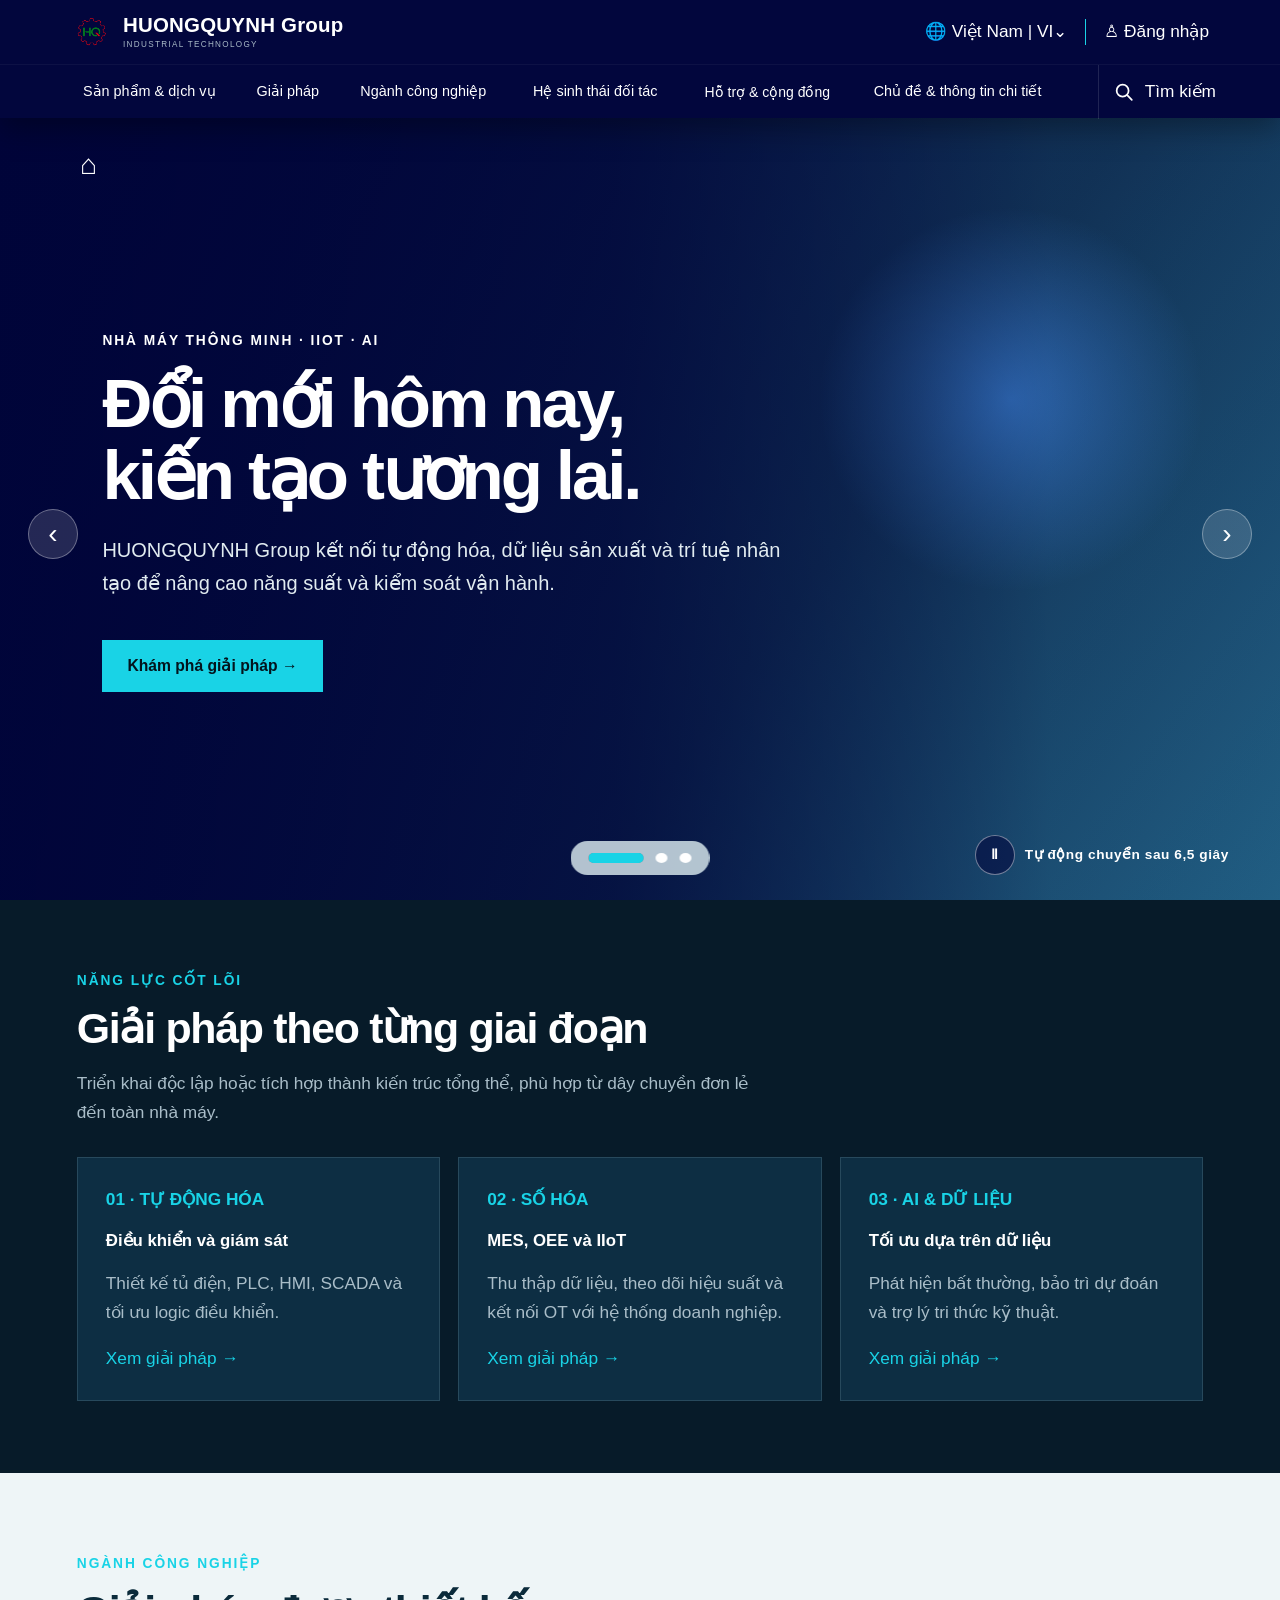
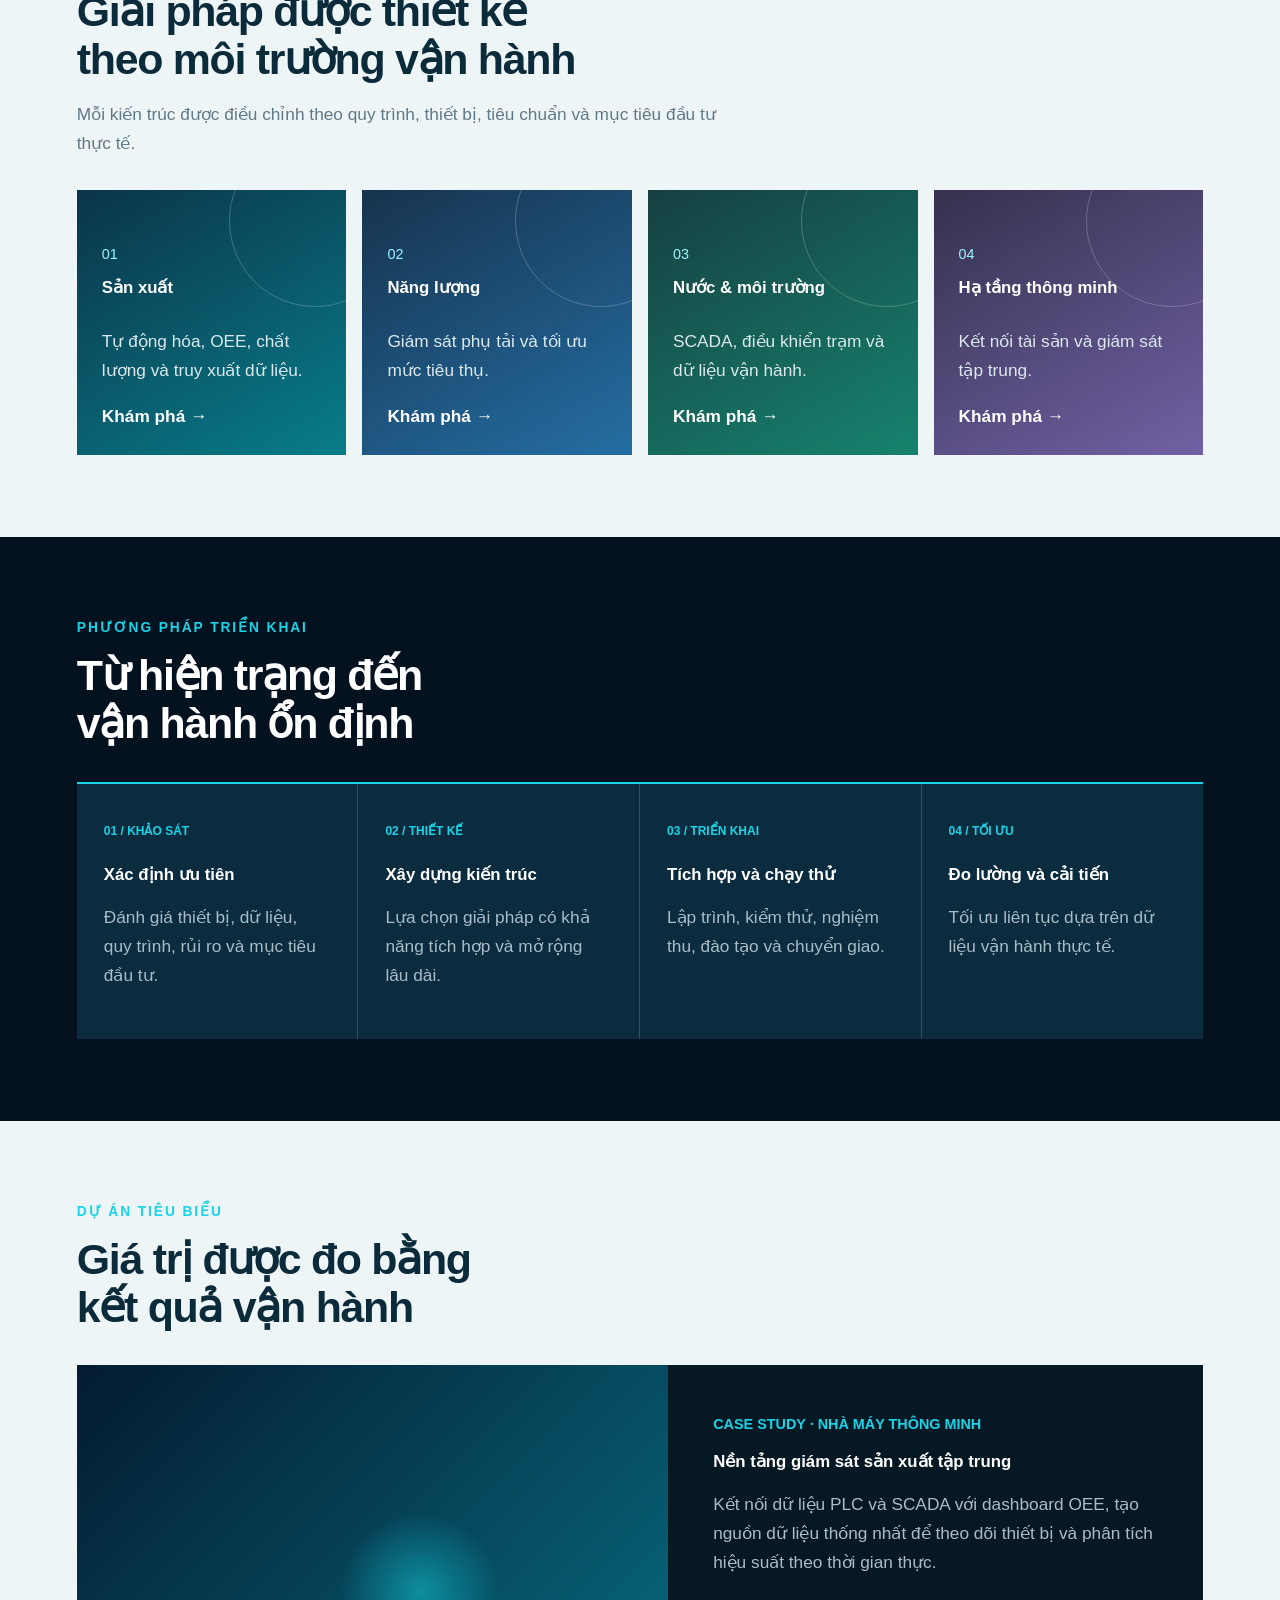
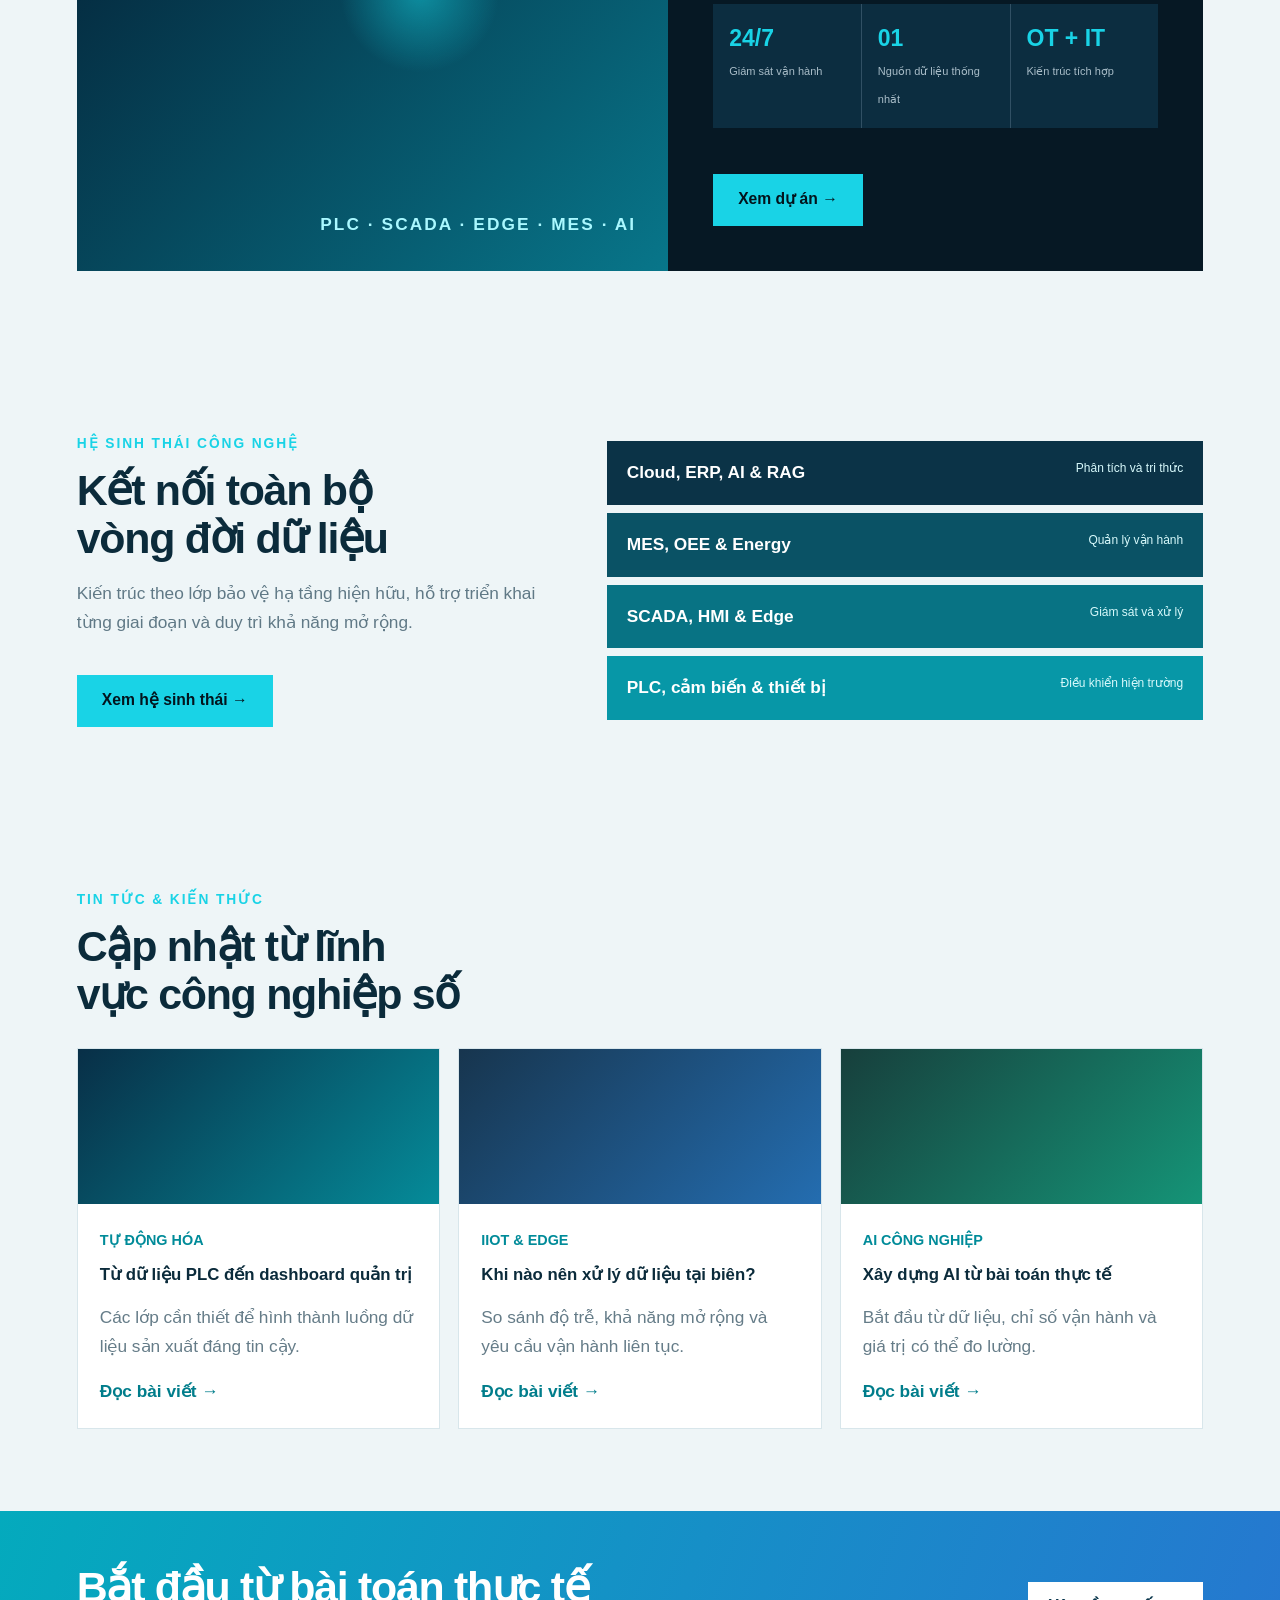
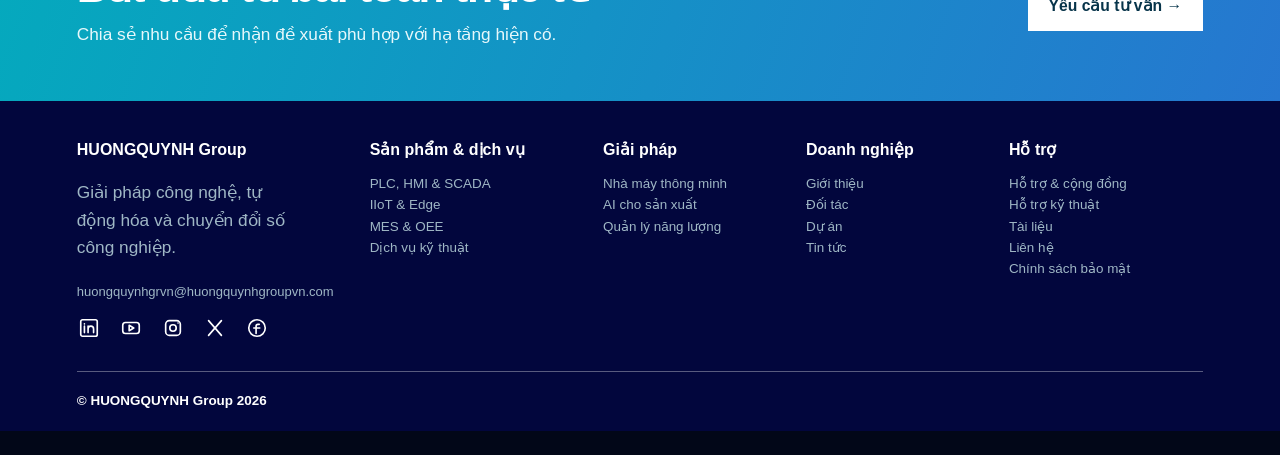
==== commit b9266dce: "Deploy compact header footer V6.24" ====
--- a/index.html
+++ b/index.html
@@ -1,7 +1,374 @@
-<!doctype html><html lang="vi"><head><meta charset="utf-8"><meta name="viewport" content="width=device-width,initial-scale=1"><title>AI công nghiệp — Phân tích chuyên sâu & kiến trúc ứng dụng | HUONGQUYNH Group</title><meta name="description" content="Chuyên đề AI công nghiệp: bảo trì dự đoán, thị giác máy, RAG, Edge AI và kiến trúc dữ liệu OT/IT. Phân tích kỹ thuật dành cho nhà máy."><meta name="theme-color" content="#112e38"><link rel="canonical" href="https://huongquynhgroupvn.com/"><meta property="og:title" content="AI công nghiệp — Phân tích chuyên sâu & kiến trúc ứng dụng"><meta property="og:description" content="Chuyên đề AI công nghiệp: bảo trì dự đoán, thị giác máy, RAG, Edge AI và kiến trúc dữ liệu OT/IT. Phân tích kỹ thuật dành cho nhà máy."><meta property="og:type" content="website"><link rel="icon" href="favicon.ico"><link rel="stylesheet" href="css/industrial.css"><script src="js/industrial.js" defer></script></head><body><a class="skip" href="#main">Chuyển đến nội dung</a><header class="header"><div class="wrap header-inner"><a class="brand" href="index.html" aria-label="Hương Quỳnh Group — Trang chủ"><img src="images/hq-logo-web.png" width="42" height="42" alt=""><span>HUONGQUYNH<span class="brand-sub">GROUP / INDUSTRIAL AI</span></span></a><button class="menu-toggle" aria-label="Mở menu" aria-controls="navigation" aria-expanded="false"><span></span><span></span></button><nav id="navigation" aria-label="Điều hướng chính"><a href="index.html#chuyen-de">Chuyên đề</a><a href="index.html#ung-dung">Ứng dụng AI</a><a href="index.html#kien-truc">Kiến trúc</a><a href="index.html#danh-gia">Đánh giá sẵn sàng</a><a class="nav-contact" href="index.html#lien-he">Trao đổi kỹ thuật <span>↗</span></a></nav></div></header><main id="main"><section class="hero"><div class="wrap hero-grid"><div class="hero-copy"><div class="eyebrow"><span class="orange-line"></span> TRI THỨC CHUYÊN SÂU / ỨNG DỤNG THỰC TIỄN</div><h1>AI công nghiệp.<br><span>Hiểu sâu.</span><br>Triển khai đúng.</h1><p>Đi từ dữ liệu hiện trường đến quyết định vận hành. Phân tích công nghệ, kiến trúc hệ thống và những điều kiện để AI tạo ra giá trị trong nhà máy.</p><div class="hero-actions"><a class="button primary" href="#chuyen-de">Khám phá chuyên đề <span>↗</span></a><a class="text-link" href="#danh-gia">Nhà máy đã sẵn sàng? →</a></div><div class="hero-caption"><span>CHO KỸ SƯ & NHÀ QUẢN LÝ</span><span>OT / IT / AI</span></div></div><div class="hero-visual"><div class="visual-heading"><span>INDUSTRIAL INTELLIGENCE</span><span>FIG. 01</span></div><svg class="factory-diagram" viewBox="0 0 620 440" role="img" aria-labelledby="diagram-title diagram-desc"><title id="diagram-title">Luồng dữ liệu AI trong nhà máy</title><desc id="diagram-desc">Cảm biến và dây chuyền gửi dữ liệu đến Edge AI, sau đó chuyển thông tin đến kỹ sư vận hành. Sơ đồ minh họa, không phải dữ liệu trực tiếp.</desc><defs><pattern id="grid" width="28" height="28" patternUnits="userSpaceOnUse"><path d="M28 0H0V28" fill="none" stroke="#c8d7d4" stroke-width=".7"/></pattern><linearGradient id="machine" x2="1" y2="1"><stop stop-color="#fff"/><stop offset="1" stop-color="#d5e1dd"/></linearGradient></defs><rect width="620" height="440" fill="url(#grid)"/><g fill="none" stroke="#527970" stroke-width="1.5"><path d="M56 285 310 425 568 277 314 139Z"/><path d="M100 291 310 407 523 283" stroke-dasharray="5 5"/></g><g stroke="#76928a" stroke-width="1.5" stroke-linejoin="round"><path d="m88 233 86-49 139 81-86 50Z" fill="#e6eeea"/><path d="m88 233 139 82v39L88 272Z" fill="#c4d5ce"/><path d="m227 315 86-50v39l-86 50Z" fill="#a5bdb4"/><path d="m110 200 44-26 40 24-44 26Z" fill="white"/><path d="m110 200 40 24v49l-40-24Z" fill="#d1dfd8"/><path d="m150 224 44-26v49l-44 26Z" fill="#90afa2"/><path d="m229 217 44-25 40 23-44 26Z" fill="white"/><path d="m229 217 40 24v48l-40-24Z" fill="#d1dfd8"/><path d="m269 241 44-26v48l-44 26Z" fill="#90afa2"/><path d="m330 272 87-50 90 52-87 50Z" fill="white"/><path d="m330 272 90 52v29l-90-52Z" fill="#c3d4cc"/><path d="m420 324 87-50v29l-87 50Z" fill="#9ab6a9"/></g><g stroke="#ee6c42" stroke-width="12" stroke-linecap="round" fill="none"><path d="m374 268-21-50 51-38 30 35"/></g><g fill="#143d40" stroke="#eef3eb" stroke-width="4"><circle cx="374" cy="268" r="11"/><circle cx="353" cy="218" r="10"/><circle cx="404" cy="180" r="10"/></g><g fill="#f4f6ed" stroke="#ee6c42" stroke-width="2"><rect x="416" y="209" width="35" height="22" rx="3"/></g><g stroke="#e86b43" stroke-width="2" stroke-dasharray="5 5" fill="none"><path d="M156 166V107H294"/><path d="M434 203V107H365"/><path d="M330 95V59H457"/></g><g font-family="Segoe UI,Arial,sans-serif"><rect x="267" y="76" width="123" height="65" rx="8" fill="#143b3b"/><text x="329" y="104" fill="#f9f9ef" font-size="14" text-anchor="middle" font-weight="700">EDGE AI</text><text x="329" y="123" fill="#a8cfc1" font-size="10" text-anchor="middle">INFERENCE / LOCAL</text><rect x="447" y="35" width="140" height="48" rx="6" fill="#fff" stroke="#a9beb5"/><circle cx="463" cy="52" r="3" fill="#e66c43"/><text x="475" y="56" fill="#173d3a" font-size="10" font-weight="700">KỸ SƯ VẬN HÀNH</text><text x="460" y="72" fill="#667d73" font-size="9">Phân tích → Xác nhận → Hành động</text><rect x="35" y="120" width="154" height="48" rx="6" fill="#fff" stroke="#a9beb5"/><text x="48" y="141" fill="#173d3a" font-size="11" font-weight="700">01 / DỮ LIỆU HIỆN TRƯỜNG</text><text x="48" y="156" fill="#667d73" font-size="10">Rung · Nhiệt · Hình ảnh</text><text x="80" y="382" fill="#5d776e" font-size="10" letter-spacing="1">OT → DATA → INTELLIGENCE</text></g></svg><div class="visual-foot"><span><i></i> Kiến trúc tham chiếu</span><span>SƠ ĐỒ MINH HỌA</span></div></div></div></section><div class="topic-strip"><div class="wrap"><span>TỪ HIỆN TRƯỜNG ĐẾN TRÍ TUỆ</span><b>Predictive Maintenance</b><i>✳</i><b>Computer Vision</b><i>✳</i><b>Edge AI</b><i>✳</i><b>Industrial RAG</b></div></div>
-<section class="section wrap" id="chuyen-de"><div class="section-top"><div><div class="eyebrow">01 / GÓC NHÌN KỸ THUẬT</div><h2>Đi sâu vào bài toán.<br>Đi xa hơn xu hướng.</h2></div><p>Những phân tích để lựa chọn công nghệ, đặt đúng câu hỏi và đánh giá một dự án AI bằng bằng chứng.</p></div><div class="filter-row" role="group" aria-label="Lọc chuyên đề"><button class="filter active" data-filter="all" aria-pressed="true">Tất cả chuyên đề <span>03</span></button><button class="filter" data-filter="Bảo trì" aria-pressed="false">Bảo trì dự đoán</button><button class="filter" data-filter="Thị giác máy" aria-pressed="false">Thị giác máy</button><button class="filter" data-filter="Trợ lý AI" aria-pressed="false">Trợ lý AI</button></div><p id="filter-status" class="sr-only" aria-live="polite"></p><div class="article-grid"><article class="article-card" data-category="Bảo trì"><a class="article-art wave" href="bao-tri-du-doan.html" tabindex="-1" aria-hidden="true"><svg viewBox="0 0 420 160" aria-hidden="true"><path d="M0 80H420M0 40H420M0 120H420" stroke="currentColor" opacity=".15"/><path d="m0 83 24-3 13 5 12-19 10 31 10-48 12 65 13-40 16 11 22-2 10 14 12-45 10 62 12-39 14 8 20-2 12 6 10-40 11 69 11-110 12 127 12-82 12 43 18-19 15 4 12-17 10 31 13-17 14 1 18-2" fill="none" stroke="currentColor" stroke-width="2.5"/></svg><span class="art-number">01</span></a><div class="article-meta"><span>PREDICTIVE MAINTENANCE</span><span>7 phút đọc</span></div><h3><a href="bao-tri-du-doan.html">Bảo trì dự đoán: bắt đầu từ tín hiệu, không phải thuật toán.</a></h3><p>Từ dữ liệu rung đến cảnh báo có thể hành động: thiết kế tập dữ liệu, kiểm định và ngưỡng vận hành.</p><a class="read-link" href="bao-tri-du-doan.html">Đọc phân tích <span>↗</span></a></article><article class="article-card" data-category="Thị giác máy"><a class="article-art vision" href="thi-giac-may.html" tabindex="-1" aria-hidden="true"><div class="vision-object"><i></i><span>DEFECT REGION</span></div><span class="art-label">VISUAL INSPECTION / SCHEMATIC</span><span class="art-number">02</span></a><div class="article-meta"><span>COMPUTER VISION</span><span>6 phút đọc</span></div><h3><a href="thi-giac-may.html">Độ chính xác cao chưa đủ để đưa AI lên dây chuyền.</a></h3><p>Vì sao tỷ lệ lọt lỗi, ánh sáng và độ trễ toàn hệ thống quyết định chất lượng kiểm tra.</p><a class="read-link" href="thi-giac-may.html">Đọc phân tích <span>↗</span></a></article><article class="article-card" data-category="Trợ lý AI"><a class="article-art rag" href="rag-cong-nghiep.html" tabindex="-1" aria-hidden="true"><div class="rag-flow"><span>DOC</span><b>→</b><span>CONTEXT<br>RETRIEVE</span><b>→</b><span>AI</span></div><span class="art-label">SOURCE → CONTEXT → ANSWER</span><span class="art-number">03</span></a><div class="article-meta"><span>INDUSTRIAL KNOWLEDGE</span><span>6 phút đọc</span></div><h3><a href="rag-cong-nghiep.html">RAG công nghiệp: câu trả lời phải truy ngược được nguồn.</a></h3><p>Thiết kế trợ lý kỹ thuật với tài liệu đúng phiên bản, quyền truy cập và cơ chế từ chối.</p><a class="read-link" href="rag-cong-nghiep.html">Đọc phân tích <span>↗</span></a></article></div></section>
-<section class="applications" id="ung-dung"><div class="wrap"><div class="section-top"><div><div class="eyebrow">02 / TỪ BÀI TOÁN ĐẾN GIẢI PHÁP</div><h2>Chọn đúng điểm bắt đầu.</h2></div><p>Mỗi ứng dụng có yêu cầu dữ liệu, chỉ số thành công và giới hạn riêng. Bắt đầu từ vấn đề vận hành cụ thể.</p></div><div class="application-layout"><div class="use-tabs" role="tablist" aria-label="Bài toán AI"><button id="tab-maintenance" role="tab" aria-selected="true" aria-controls="use-panel" data-use="maintenance"><span>01</span>Bảo trì dự đoán <b>↗</b></button><button id="tab-vision" role="tab" aria-selected="false" aria-controls="use-panel" data-use="vision" tabindex="-1"><span>02</span>Kiểm tra chất lượng <b>↗</b></button><button id="tab-rag" role="tab" aria-selected="false" aria-controls="use-panel" data-use="rag" tabindex="-1"><span>03</span>Trợ lý tri thức kỹ thuật <b>↗</b></button></div><div id="use-panel" role="tabpanel" aria-labelledby="tab-maintenance" tabindex="0"></div></div><noscript><p>Khám phá các ứng dụng AI trong ba bài phân tích phía trên. Bật JavaScript để sử dụng bộ chọn bài toán và công cụ đánh giá.</p></noscript></div></section>
-<section class="section wrap architecture" id="kien-truc"><div class="section-top"><div><div class="eyebrow">03 / KIẾN TRÚC THAM CHIẾU</div><h2>Một mô hình tốt cần<br>một hệ thống vững.</h2></div><p>Dữ liệu có ngữ cảnh. Suy luận đúng nơi. Phản hồi có kiểm soát. Thiết kế xuyên suốt từ cảm biến đến người vận hành.</p></div><div class="architecture-grid"><div class="architecture-layers"><div><span>04</span><h3>Quyết định & vận hành</h3><p>Dashboard · CMMS · Kỹ sư xác nhận</p><b>↑</b></div><div><span>03</span><h3>Mô hình & MLOps</h3><p>Huấn luyện · Phiên bản · Giám sát drift</p><b>↑</b></div><div><span>02</span><h3>Dữ liệu & ngữ cảnh</h3><p>Edge gateway · Historian · Asset model</p><b>↑</b></div><div><span>01</span><h3>Thiết bị & tín hiệu</h3><p>PLC · Camera · Rung · Nhiệt độ</p><b>↑</b></div></div><div class="architecture-notes"><span class="small-label">NGUYÊN TẮC THIẾT KẾ</span><details open><summary>Edge hay Cloud?</summary><p>Đặt suy luận gần thiết bị khi độ trễ, băng thông hoặc khả năng hoạt động khi mất mạng là yêu cầu trọng yếu. Tập trung huấn luyện và quản trị phiên bản ở nơi phù hợp với hạ tầng và chính sách dữ liệu.</p></details><details><summary>Kết nối OT/IT có ngữ cảnh</summary><p>Đồng bộ thời gian, mã thiết bị, đơn vị đo và chế độ vận hành trước khi gộp dữ liệu. OPC UA hỗ trợ trao đổi dữ liệu và mô hình thông tin; cấu hình chứng thư, quyền truy cập và phân vùng mạng vẫn cần được thiết kế riêng.</p><a href="https://opcfoundation.org/about/opc-technologies/opc-ua/" target="_blank" rel="noopener noreferrer">Tham khảo OPC Foundation ↗</a></details><details><summary>Giám sát sau triển khai</summary><p>Theo dõi dữ liệu thiếu, thay đổi phân bố, tỷ lệ cảnh báo và phản hồi thực tế. Gắn mỗi kết quả với phiên bản mô hình; chuẩn bị khả năng quay lại phiên bản trước.</p></details><details><summary>Con người trong vòng quyết định</summary><p>Xác định ai duyệt cảnh báo và ai chịu trách nhiệm hành động. Phân tích AI không thay thế liên động an toàn hoặc quy trình vận hành đã được phê duyệt.</p></details></div></div><div class="source-note">Cơ sở tham khảo: <a href="https://opcfoundation.org/about/opc-technologies/opc-ua/" target="_blank" rel="noopener noreferrer">OPC Foundation</a> và <a href="https://www.nist.gov/itl/ai-risk-management-framework" target="_blank" rel="noopener noreferrer">NIST AI Risk Management Framework</a>. Sơ đồ là đề xuất kiến trúc tổng quát, cần hiệu chỉnh theo từng nhà máy.</div></section>
-<section class="assessment" id="danh-gia"><div class="wrap assessment-grid"><div><div class="eyebrow">04 / TỰ ĐÁNH GIÁ</div><h2>Trước khi chọn AI,<br>hãy kiểm tra nền tảng.</h2><p>Đánh dấu những điều kiện nhà máy đã đáp ứng để nhận gợi ý bước tiếp theo.</p><p class="quiet">Công cụ định hướng, không phải chứng nhận. Câu trả lời chỉ được xử lý trong trình duyệt và không được lưu.</p><a class="text-link" href="https://www.nist.gov/itl/ai-risk-management-framework" target="_blank" rel="noopener noreferrer">Đọc thêm về quản trị rủi ro AI ↗</a></div><div class="assessment-box"><form id="readiness-form"><label class="check-row"><input type="checkbox" name="ready" value="0"><span>Có bài toán cụ thể và chỉ số đo giá trị.</span></label><label class="check-row"><input type="checkbox" name="ready" value="1"><span>Có dữ liệu truy xuất được, gắn với thiết bị và thời gian.</span></label><label class="check-row"><input type="checkbox" name="ready" value="2"><span>Đã kiểm tra chất lượng dữ liệu và tính đại diện.</span></label><label class="check-row"><input type="checkbox" name="ready" value="3"><span>Có người phụ trách vận hành, xác nhận kết quả AI.</span></label><label class="check-row"><input type="checkbox" name="ready" value="4"><span>Có tiêu chí nghiệm thu, giám sát và phương án quay lui.</span></label><button class="button primary" type="submit">Xem gợi ý triển khai <span>→</span></button></form><div id="assessment-result" class="assessment-result" aria-live="polite" hidden></div></div></div></section>
-<section class="section wrap approach"><div class="section-top"><div><div class="eyebrow">05 / LỘ TRÌNH TRIỂN KHAI</div><h2>Thử nghiệm có tiêu chí.<br>Mở rộng có cơ sở.</h2></div></div><div class="phase-grid"><article><span>01 / DISCOVER</span><h3>Định nghĩa bài toán</h3><p>Đo hiện trạng, xác định tổn thất và thống nhất quyết định mà AI cần hỗ trợ.</p><b>Đầu ra: phạm vi & KPI</b></article><article><span>02 / VALIDATE</span><h3>Kiểm chứng trên dữ liệu</h3><p>So sánh với phương pháp hiện có. Kiểm định trên thời gian, lô hoặc thiết bị độc lập.</p><b>Đầu ra: bằng chứng kỹ thuật</b></article><article><span>03 / PILOT</span><h3>Chạy song song</h3><p>Vận hành ở chế độ quan sát, đo độ trễ và thu phản hồi trước khi trao quyền hành động.</p><b>Đầu ra: tiêu chí nghiệm thu</b></article><article><span>04 / OPERATE</span><h3>Giám sát & cải tiến</h3><p>Quản trị phiên bản, xử lý thay đổi dữ liệu và định kỳ đánh giá giá trị thực tế.</p><b>Đầu ra: quy trình vận hành</b></article></div></section>
-<section class="contact-section" id="lien-he"><div class="wrap contact-grid"><div><div class="eyebrow">BẮT ĐẦU MỘT CUỘC TRAO ĐỔI CÓ CHIỀU SÂU</div><h2>Bài toán của nhà máy bạn<br>đang nằm ở đâu?</h2><p>Chia sẻ thiết bị, dữ liệu hiện có và mục tiêu vận hành.<br>Đó là điểm khởi đầu của một hướng tiếp cận phù hợp.</p></div><div class="contact-actions"><a class="button primary" href="mailto:huongquynhgrvn@huongquynhgroupvn.com?subject=Trao%20%C4%91%E1%BB%95i%20b%C3%A0i%20to%C3%A1n%20AI%20c%C3%B4ng%20nghi%E1%BB%87p">Trao đổi bài toán AI <span>↗</span></a><a class="email" href="mailto:huongquynhgrvn@huongquynhgroupvn.com">huongquynhgrvn@huongquynhgroupvn.com</a><span>Mở ứng dụng email của bạn</span></div></div></section></main><footer><div class="wrap footer-top"><a class="brand" href="index.html"><span>HUONGQUYNH<span class="brand-sub">GROUP / INDUSTRIAL AI</span></span></a><p>Kết nối tri thức AI với thực tiễn công nghiệp.</p><a href="mailto:huongquynhgrvn@huongquynhgroupvn.com">Liên hệ qua email ↗</a></div><div class="wrap footer-bottom"><span>© 2026 HUONGQUYNH Group</span><span>Phân tích kỹ thuật · Kiến trúc hệ thống · Ứng dụng thực tiễn</span><a href="#main">Về đầu trang ↑</a></div></footer></body></html>+<!doctype html><html lang="vi"><head><meta charset="utf-8"><meta name="viewport" content="width=device-width,initial-scale=1"><title>HUONGQUYNH Group | V6.24 Compact Header Footer Review</title><style>
+:root{--navy:#02063d;--cyan:#19d3e6;--deep:#061824;--panel:#0d2e43;--text:#fff;--muted:#a9bdc8;--line:rgba(255,255,255,.16)}*{box-sizing:border-box}body{margin:0;background:#151515;font-family:Segoe UI,Arial,sans-serif;color:#fff}a{color:inherit;text-decoration:none}button,input{font:inherit}.site{width:min(1200px,100%);margin:24px auto;background:var(--deep);overflow:hidden;box-shadow:0 22px 70px #0009}.top{min-height:78px;padding:0 58px;background:var(--navy);display:flex;align-items:center;justify-content:space-between}.brand{display:flex;align-items:center;gap:13px}.brand img{width:58px;height:58px;object-fit:contain}.brand strong{display:block;font-size:20px}.brand small{display:block;color:#a9bac7;font-size:9px;letter-spacing:.18em;margin-top:4px}.tools{display:flex;align-items:center;gap:12px}.tools button{border:0;background:transparent;color:#fff;cursor:pointer;padding:10px}.divider{height:32px;width:1px;background:var(--cyan)}.navrow{min-height:72px;padding:0 58px;background:var(--navy);border-top:1px solid #ffffff0b;display:flex;align-items:center;justify-content:space-between}nav{display:flex;gap:26px}nav a{font-size:14px}nav a:hover{color:var(--cyan)}.hero{position:relative;min-height:590px;overflow:hidden}.slide{display:none;position:absolute;inset:0;padding:100px 90px;align-items:center;background:radial-gradient(circle at 78% 36%,rgba(25,211,230,.56),transparent 16%),linear-gradient(125deg,#02063d,#075873 62%,#138da2)}.slide.active{display:flex}.slide:nth-child(2){background:radial-gradient(circle at 79% 36%,rgba(72,152,255,.62),transparent 17%),linear-gradient(125deg,#02063d,#143a5b 62%,#276f91)}.slide:nth-child(3){background:radial-gradient(circle at 78% 38%,rgba(43,231,169,.5),transparent 17%),linear-gradient(125deg,#02063d,#123d4d 62%,#0b756f)}.slide:before{content:"";position:absolute;inset:0;background:linear-gradient(90deg,rgba(0,4,57,.97),rgba(0,4,57,.73) 48%,rgba(0,4,57,.16) 82%)}.home{position:absolute;z-index:8;top:25px;left:80px;font-size:28px}.copy{position:relative;z-index:3;max-width:760px}.copy small{font-weight:800;letter-spacing:.14em}h1{font-size:clamp(44px,6vw,76px);line-height:1.03;letter-spacing:-.05em;margin:15px 0 22px}.copy p{font-size:17px;line-height:1.72;color:#e1ebf0;max-width:690px}.cta{display:inline-flex;margin-top:20px;min-height:52px;align-items:center;padding:0 25px;background:var(--cyan);color:#03141d;font-weight:800}.arrow{position:absolute;z-index:9;top:50%;width:50px;height:50px;border-radius:50%;border:1px solid #ffffff55;background:#ffffff24;color:#fff;font-size:28px}.prev{left:28px}.next{right:28px}.dots{position:absolute;z-index:9;bottom:25px;left:50%;transform:translateX(-50%);display:flex;gap:12px;background:#dfeff3cc;padding:12px 18px;border-radius:30px}.dot{width:10px;height:10px;border:0;border-radius:50%;background:#fff}.dot.active{width:55px;border-radius:8px;background:#708d9b}.access{display:grid;grid-template-columns:repeat(4,1fr);background:#fff;color:#12303f;padding:0 58px}.access a{padding:23px 16px;border-right:1px solid #dce7eb;font-weight:700}.section{padding:72px 70px;background:#071b29}.eyebrow{color:var(--cyan);font-size:12px;font-weight:800;letter-spacing:.15em}h2{font-size:clamp(31px,4vw,48px);margin:13px 0 17px}.intro{color:var(--muted);line-height:1.7;max-width:780px}.cards{display:grid;grid-template-columns:repeat(3,1fr);gap:18px;margin-top:30px}.card{padding:28px;background:var(--panel);border:1px solid #27495c;min-height:230px}.card b,.card a{color:var(--cyan)}.card p{color:var(--muted);line-height:1.6}.panel{display:none;background:#fff;color:#16303e;padding:17px 58px;gap:10px}.panel.open{display:flex}.panel input{flex:1;padding:12px}.modal{display:none;position:fixed;inset:0;background:#000b;z-index:100;align-items:center;justify-content:center}.modal.open{display:flex}.box{width:min(440px,90%);background:#fff;color:#15313e;padding:28px}.box input{width:100%;padding:12px;margin:7px 0 13px}.review{padding:14px 58px;background:#03121c;color:#9bb1bd;font-size:13px}@media(max-width:900px){nav{display:none}.access{grid-template-columns:1fr 1fr;padding:0}.cards{grid-template-columns:1fr}}@media(max-width:650px){.site{margin:0}.top,.navrow{padding:0 22px}.brand img{width:48px;height:48px}.brand strong{font-size:16px}.brand small{display:none}.tools span{display:none}.slide{padding:110px 48px}.home{left:40px}.access{grid-template-columns:1fr}}
+
+.full-light{padding:82px 70px;background:#eef5f7;color:#0b2b3b}.full-dark{padding:82px 70px;background:#04111f;color:#fff}.full-light .intro{color:#607986}.industries{display:grid;grid-template-columns:repeat(4,1fr);gap:16px;margin-top:32px}.industry{min-height:265px;padding:25px;color:#fff;display:flex;flex-direction:column;justify-content:flex-end;background:linear-gradient(150deg,#0b344a,#087d89);position:relative;overflow:hidden}.industry:nth-child(2){background:linear-gradient(150deg,#17334e,#246ea3)}.industry:nth-child(3){background:linear-gradient(150deg,#163f42,#16836d)}.industry:nth-child(4){background:linear-gradient(150deg,#35314d,#7161a5)}.industry:after{content:"";position:absolute;width:170px;height:170px;border:1px solid #ffffff38;border-radius:50%;right:-55px;top:-55px}.industry>*{position:relative;z-index:1}.industry small{color:#9af6ff}.industry h3{font-size:22px;margin:11px 0}.industry p{color:#dbe9ee;line-height:1.55}.industry a{font-weight:800}.steps{display:grid;grid-template-columns:repeat(4,1fr);margin-top:35px;border-top:2px solid var(--cyan)}.step{padding:32px 27px;background:#0b2b3e;border-right:1px solid #315064}.step:last-child{border-right:0}.step b{color:var(--cyan);font-size:12px}.step h3{margin:20px 0 12px}.step p{color:var(--muted);line-height:1.6}.project{display:grid;grid-template-columns:1.05fr .95fr;min-height:430px;margin-top:34px}.projectvisual{background:radial-gradient(circle at 58% 45%,#15d8e77a,transparent 18%),linear-gradient(135deg,#041b30,#08768a);position:relative}.projectvisual:after{content:"PLC · SCADA · EDGE · MES · AI";position:absolute;bottom:32px;right:32px;color:#aaf8ff;letter-spacing:.12em;font-weight:700}.projectcopy{background:#061824;color:#fff;padding:45px}.projectcopy small{color:var(--cyan);font-weight:900}.projectcopy h3{font-size:30px;margin:14px 0}.projectcopy p{color:var(--muted);line-height:1.7}.kpis{display:grid;grid-template-columns:repeat(3,1fr);gap:1px;background:#315064;margin:26px 0}.kpi{background:#0c2d40;padding:16px}.kpi strong{display:block;color:var(--cyan);font-size:23px}.kpi span{font-size:11px;color:var(--muted)}.eco{display:grid;grid-template-columns:.9fr 1.1fr;gap:42px;align-items:center}.layers{display:grid;gap:8px}.layer{padding:18px 20px;background:#0b3347;color:#fff;display:flex;justify-content:space-between;gap:12px}.layer:nth-child(2){background:#0a5265}.layer:nth-child(3){background:#087384}.layer:nth-child(4){background:#0797a7}.layer span{font-size:12px;color:#d7f9fb}.news{display:grid;grid-template-columns:repeat(3,1fr);gap:18px;margin-top:30px}.article{background:#fff;color:#0b2b3b;border:1px solid #d8e6eb}.articleimg{height:155px;background:linear-gradient(135deg,#082f47,#058b99)}.article:nth-child(2) .articleimg{background:linear-gradient(135deg,#17354e,#246db0)}.article:nth-child(3) .articleimg{background:linear-gradient(135deg,#173f3c,#159477)}.articlebody{padding:22px}.articlebody small{color:#008b99;font-weight:900}.articlebody h3{font-size:18px;margin:10px 0}.articlebody p{color:#657c88;line-height:1.6;font-size:13px}.articlebody a{color:#007d8b;font-weight:800}.contact{padding:52px 70px;background:linear-gradient(110deg,#04aabd,#2677d0);display:flex;align-items:center;justify-content:space-between;gap:25px}.contact h2{margin:0 0 9px}.contact p{margin:0;color:#e7f8fb}.contact a{background:#fff;color:#07344a;padding:15px 21px;font-weight:900}.footer{background:#020b14;padding:48px 70px 24px}.footergrid{display:grid;grid-template-columns:1.35fr repeat(4,1fr);gap:32px}.footer h3{font-size:14px;margin:0 0 15px}.footer p,.footer a{display:block;color:#93abb8;font-size:13px;line-height:1.9}.footerbrand{display:flex;align-items:center;gap:12px}.footerbrand img{width:58px;height:58px;object-fit:contain}.footerbrand strong{color:#fff}.bottom{margin-top:34px;padding-top:19px;border-top:1px solid var(--line);display:flex;justify-content:space-between;gap:20px;color:#8099a6;font-size:12px}.review{display:none}@media(max-width:1000px){.industries,.steps{grid-template-columns:1fr 1fr}.news{grid-template-columns:1fr 1fr}.footergrid{grid-template-columns:1fr 1fr}.project,.eco{grid-template-columns:1fr}}@media(max-width:650px){.full-light,.full-dark,.contact,.footer{padding-left:22px;padding-right:22px}.industries,.steps,.news,.footergrid{grid-template-columns:1fr}.contact{align-items:flex-start;flex-direction:column}.bottom{flex-direction:column}.projectcopy{padding:28px}.kpis{grid-template-columns:1fr}}
+.search-control{border:0;background:transparent;color:#fff;display:inline-flex;align-items:center;gap:10px;padding:12px 8px;cursor:pointer}.search-control:hover,.search-control:focus-visible{color:var(--cyan);outline:2px solid var(--cyan);outline-offset:4px;border-radius:5px}.search-svg{width:25px;height:25px;fill:none;stroke:currentColor;stroke-width:1.9;stroke-linecap:round;stroke-linejoin:round}@media(max-width:650px){.search-control span{display:none}.search-svg{width:27px;height:27px}}
+header{position:sticky;top:0;z-index:80;box-shadow:0 10px 28px rgba(0,0,0,.28)}
+.navrow{position:relative}
+.support-link{display:inline-flex;align-items:center;min-height:44px;white-space:nowrap}
+.support-link:hover,.support-link:focus-visible{color:var(--cyan);outline:2px solid var(--cyan);outline-offset:5px;border-radius:4px}
+@media(max-width:900px){.navrow nav{display:flex;overflow-x:auto;gap:20px;scrollbar-width:thin;padding-right:14px}.navrow nav a{flex:0 0 auto}.navrow{gap:16px}.search-control{flex:0 0 auto}}
+@media(max-width:650px){header{position:sticky}.navrow nav{gap:16px}.support-link{font-size:13px}}
+
+:root{--header-top-h:78px;--header-nav-h:72px;--header-total-h:150px}
+body{padding-top:var(--header-total-h)}
+.site{overflow:visible}
+header{position:fixed;top:0;left:50%;transform:translateX(-50%);width:min(1200px,100%);z-index:120;background:var(--navy);box-shadow:0 10px 28px rgba(0,0,0,.34)}
+.navrow{position:relative;display:grid;grid-template-columns:minmax(0,1fr) auto;gap:20px}
+.navrow nav{display:flex;align-items:center;justify-content:space-between;gap:0;min-width:0;height:72px}
+.navrow nav a,.navrow nav .support-link{display:inline-flex;align-items:center;justify-content:center;min-height:72px;padding:0 10px;color:#fff;font-size:14px;font-weight:400;line-height:1.2;white-space:nowrap;border:0;border-radius:0;outline:0}
+.navrow nav a:hover,.navrow nav a:focus-visible,.navrow nav .support-link:hover,.navrow nav .support-link:focus-visible{color:var(--cyan);background:rgba(25,211,230,.08);outline:0}
+.search-control{min-height:72px;padding:0 8px}
+.panel{position:absolute;left:0;right:0;top:100%;z-index:121;box-shadow:0 14px 24px rgba(0,0,0,.25)}
+@media(max-width:900px){:root{--header-total-h:150px}.navrow{grid-template-columns:minmax(0,1fr) auto}.navrow nav{display:flex;justify-content:flex-start;overflow-x:auto;gap:0;padding-right:10px;scrollbar-width:thin}.navrow nav a,.navrow nav .support-link{flex:0 0 auto;padding:0 14px}.search-control{flex:0 0 auto}}
+@media(max-width:650px){:root{--header-top-h:78px;--header-nav-h:72px;--header-total-h:150px}body{padding-top:var(--header-total-h)}header{width:100%}.navrow nav a,.navrow nav .support-link{font-size:13px;min-height:72px}.support-link{font-size:13px}}
+
+/* V6.6 final alignment overrides */
+.top{height:88px;min-height:88px;padding:0 64px}
+.brand{display:grid;grid-template-columns:62px auto;grid-template-rows:auto auto;column-gap:16px;row-gap:2px;align-items:center;min-width:390px}
+.brand img{grid-column:1;grid-row:1 / span 2;width:62px;height:62px;object-fit:contain;display:block}
+.brand>span{grid-column:2;grid-row:1 / span 2;display:flex;flex-direction:column;justify-content:center;min-width:0}
+.brand strong{font-size:24px;line-height:1.08;font-weight:800;letter-spacing:.01em;white-space:nowrap}
+.brand small{font-size:10px;line-height:1.2;letter-spacing:.19em;margin-top:7px;color:#a9bac7;white-space:nowrap}
+.tools{align-self:stretch;display:flex;align-items:center}
+.navrow{height:72px;min-height:72px;padding:0 64px}
+.navrow nav{height:72px;display:grid;grid-template-columns:1.12fr .7fr 1.08fr 1.18fr 1.08fr 1.42fr;align-items:stretch;justify-content:stretch;width:100%;gap:0}
+.navrow nav a,.navrow nav .support-link{height:72px;min-height:72px;padding:0 12px;display:flex;align-items:center;justify-content:center;text-align:center;font-size:14px;font-weight:400;line-height:1.2;white-space:nowrap}
+.search-control{height:72px;min-height:72px;margin-left:18px;padding:0 0 0 18px;border-left:1px solid rgba(255,255,255,.12)}
+.footerbrand{display:grid;grid-template-columns:58px auto;grid-template-rows:auto;column-gap:14px;align-items:center}
+.footerbrand img{grid-column:1;width:58px;height:58px}
+.footerbrand strong{grid-column:2;font-size:16px;line-height:1.2;white-space:nowrap}
+@media(max-width:1100px){.top{padding:0 38px}.navrow{padding:0 38px}.brand{min-width:330px}.brand strong{font-size:21px}.navrow nav{display:flex;justify-content:flex-start;overflow-x:auto}.navrow nav a,.navrow nav .support-link{flex:0 0 auto;padding:0 15px}}
+@media(max-width:650px){.top{height:78px;min-height:78px;padding:0 20px}.brand{grid-template-columns:50px auto;column-gap:10px;min-width:0}.brand img{width:50px;height:50px}.brand strong{font-size:16px}.brand small{font-size:8px;margin-top:4px}.navrow{padding:0 20px}.search-control{margin-left:8px;padding-left:12px}}
+
+/* V6.7 footer alignment overrides */
+.footer{padding:54px 70px 26px}
+.footergrid{display:grid;grid-template-columns:1.45fr 1.12fr .95fr .95fr 1.08fr;column-gap:38px;align-items:start}
+.footergrid>div{min-width:0;align-self:start}
+.footergrid h3{height:22px;margin:0 0 18px;font-size:15px;line-height:22px;font-weight:800;color:#fff;white-space:nowrap}
+.footergrid a:not(.footerbrand){font-size:14px;line-height:1.75;margin:0;color:#9fb7c5}
+.footer-company{display:grid;grid-template-rows:64px auto;align-content:start}
+.footerbrand{height:64px;display:grid;grid-template-columns:58px minmax(0,1fr);column-gap:14px;align-items:center;margin:0 0 18px}
+.footerbrand img{width:58px;height:58px;object-fit:contain;display:block;grid-column:1}
+.footerbrand strong{grid-column:2;font-size:15px;line-height:1.2;font-weight:800;color:#fff;white-space:nowrap;align-self:center}
+.footer-company>p{margin:0;max-width:255px;font-size:14px;line-height:1.8;color:#9fb7c5}
+.bottom{align-items:center}
+@media(max-width:1050px){.footergrid{grid-template-columns:1.35fr 1fr 1fr;row-gap:38px}.footer-company{grid-row:span 2}}
+@media(max-width:760px){.footergrid{grid-template-columns:1fr 1fr}.footer-company{grid-column:1 / -1;grid-row:auto}.footer-company>p{max-width:420px}}
+@media(max-width:520px){.footergrid{grid-template-columns:1fr}.footer-company{grid-column:auto}.footergrid h3{height:auto}.footerbrand strong{font-size:15px}}
+
+/* V6.8 exact footer baseline alignment */
+.footergrid{display:grid;grid-template-columns:1.45fr 1.12fr .95fr .95fr 1.08fr;column-gap:38px;align-items:start}
+.footergrid>div{padding-top:0;margin-top:0}
+.footer-company{display:block;align-self:start}
+.footerbrand{height:22px;display:grid;grid-template-columns:58px minmax(0,1fr);column-gap:14px;align-items:center;margin:0 0 18px;position:relative}
+.footerbrand img{position:absolute;left:0;top:50%;transform:translateY(-50%);width:58px;height:58px;object-fit:contain;display:block}
+.footerbrand strong{grid-column:2;font-size:15px;line-height:22px;height:22px;font-weight:800;color:#fff;white-space:nowrap;display:block;margin:0;padding:0}
+.footergrid h3{height:22px;line-height:22px;margin:0 0 18px;padding:0;font-size:15px;font-weight:800;color:#fff;white-space:nowrap}
+.footer-company>p{margin:0;padding-top:22px;max-width:255px;font-size:14px;line-height:1.8;color:#9fb7c5}
+@media(max-width:760px){.footerbrand{height:58px}.footerbrand img{position:static;transform:none}.footerbrand strong{align-self:center}.footer-company>p{padding-top:0}}
+
+/* V6.9 footer brand: company name left, logo right, no overlap */
+.footer-company{display:block;min-width:0}
+.footerbrand{position:relative;height:58px;display:grid;grid-template-columns:minmax(0,1fr) 58px;column-gap:16px;align-items:center;margin:0 0 18px;width:100%;max-width:270px}
+.footerbrand strong{grid-column:1;grid-row:1;display:block;position:static;transform:none;margin:0;padding:0;font-size:15px;line-height:1.2;font-weight:800;color:#fff;white-space:nowrap;text-align:left;overflow:visible}
+.footerbrand img{grid-column:2;grid-row:1;position:static;transform:none;width:58px;height:58px;object-fit:contain;display:block;justify-self:end}
+.footer-company>p{margin:0;padding-top:0;max-width:270px;font-size:14px;line-height:1.8;color:#9fb7c5}
+@media(max-width:520px){.footerbrand{max-width:100%;grid-template-columns:minmax(0,1fr) 52px}.footerbrand img{width:52px;height:52px}.footerbrand strong{font-size:15px}}
+
+/* V6.10 exact footer first-row alignment */
+.footergrid{align-items:start}
+.footergrid>div{margin:0;padding:0;align-self:start}
+.footer-company{display:grid;grid-template-rows:58px auto;align-content:start}
+.footerbrand{width:100%;max-width:285px;height:58px;margin:0 0 18px;display:grid;grid-template-columns:minmax(0,1fr) 58px;column-gap:16px;align-items:start;position:relative}
+.footerbrand strong{grid-column:1;grid-row:1;height:22px;line-height:22px;margin:0;padding:0;align-self:start;font-size:15px;font-weight:800;white-space:nowrap;text-align:left;color:#fff}
+.footerbrand img{grid-column:2;grid-row:1;width:58px;height:58px;margin:0;padding:0;position:static;transform:none;object-fit:contain;align-self:start;justify-self:end;display:block}
+.footergrid h3{height:22px;line-height:22px;margin:0 0 18px;padding:0;font-size:15px;font-weight:800;white-space:nowrap;color:#fff}
+.footer-company>p{margin:0;padding:0;max-width:285px;font-size:14px;line-height:1.8;color:#9fb7c5}
+@media(max-width:520px){.footerbrand{max-width:100%;grid-template-columns:minmax(0,1fr) 52px;height:52px}.footerbrand img{width:52px;height:52px}}
+
+/* V6.11 footer: logo left, company name right, all headings share one baseline */
+.footergrid{align-items:start}
+.footergrid>div{margin:0;padding:0;align-self:start}
+.footer-company{display:block;min-width:0}
+.footerbrand{width:100%;max-width:285px;height:58px;margin:0 0 18px;display:grid;grid-template-columns:58px minmax(0,1fr);column-gap:14px;align-items:start;position:relative}
+.footerbrand img{grid-column:1;grid-row:1;width:58px;height:58px;margin:0;padding:0;position:static;transform:none;object-fit:contain;display:block;align-self:start;justify-self:start}
+.footerbrand strong{grid-column:2;grid-row:1;height:22px;line-height:22px;margin:0;padding:0;align-self:start;display:block;font-size:15px;font-weight:800;color:#fff;white-space:nowrap;text-align:left}
+.footergrid h3{height:22px;line-height:22px;margin:0 0 18px;padding:0;font-size:15px;font-weight:800;color:#fff;white-space:nowrap}
+.footer-company>p{margin:0;padding:0;max-width:285px;font-size:14px;line-height:1.8;color:#9fb7c5}
+@media(max-width:520px){.footerbrand{max-width:100%;grid-template-columns:52px minmax(0,1fr);height:52px}.footerbrand img{width:52px;height:52px}.footerbrand strong{font-size:15px}}
+
+/* V6.12: logo and company name share one centered horizontal axis */
+.footerbrand{width:100%;max-width:285px;height:58px;margin:0 0 18px;display:grid;grid-template-columns:58px minmax(0,1fr);column-gap:14px;align-items:center;position:relative}
+.footerbrand img{grid-column:1;grid-row:1;width:58px;height:58px;margin:0;padding:0;position:static;transform:none;object-fit:contain;display:block;align-self:center;justify-self:start}
+.footerbrand strong{grid-column:2;grid-row:1;height:auto;min-height:22px;line-height:22px;margin:0;padding:0;align-self:center;display:block;font-size:15px;font-weight:800;color:#fff;white-space:nowrap;text-align:left}
+.footergrid h3{height:22px;line-height:22px;margin:18px 0 18px;padding:0;font-size:15px;font-weight:800;color:#fff;white-space:nowrap}
+.footer-company>p{margin:0;padding:0;max-width:285px;font-size:14px;line-height:1.8;color:#9fb7c5}
+@media(max-width:520px){.footerbrand{max-width:100%;grid-template-columns:52px minmax(0,1fr);height:52px}.footerbrand img{width:52px;height:52px}.footerbrand strong{align-self:center}}
+
+/* V6.13: logo and company name on one exact horizontal centerline */
+.footerbrand{width:100%;max-width:300px;height:58px;margin:0 0 18px;display:flex;flex-direction:row;align-items:center;justify-content:flex-start;gap:14px;position:static}
+.footerbrand img{position:static;transform:none;display:block;flex:0 0 58px;width:58px;height:58px;margin:0;padding:0;object-fit:contain}
+.footerbrand strong{position:static;transform:none;display:block;flex:0 1 auto;width:auto;height:auto;min-height:0;margin:0;padding:0;font-size:15px;line-height:1;white-space:nowrap;text-align:left;color:#fff;font-weight:800}
+@media(max-width:520px){.footerbrand{height:52px;max-width:100%;gap:12px}.footerbrand img{flex-basis:52px;width:52px;height:52px}.footerbrand strong{font-size:15px;line-height:1}}
+
+/* V6.14 footer brand matches reference image */
+.footer-company{display:block;min-width:0}
+.footerbrand{width:100%;max-width:330px;height:64px;margin:0 0 20px;display:flex;flex-direction:row;align-items:center;justify-content:flex-start;gap:16px;position:static}
+.footerbrand img{position:static;transform:none;display:block;flex:0 0 58px;width:58px;height:58px;margin:0;padding:0;object-fit:contain}
+.footerbrand-copy{display:flex;flex-direction:column;justify-content:center;align-items:flex-start;min-width:0;height:58px}
+.footerbrand-copy strong{display:block;position:static;transform:none;width:auto;height:auto;margin:0;padding:0;color:#fff;font-size:22px;line-height:1.08;font-weight:800;letter-spacing:.005em;white-space:nowrap;text-align:left}
+.footerbrand-copy small{display:block;margin-top:8px;color:#9fb9dc;font-size:9px;line-height:1;letter-spacing:.2em;font-weight:600;white-space:nowrap}
+.footer-company>p{margin:0;padding:0;max-width:300px;font-size:14px;line-height:1.8;color:#9fb7c5}
+@media(max-width:520px){.footerbrand{max-width:100%;height:56px;gap:12px}.footerbrand img{flex-basis:52px;width:52px;height:52px}.footerbrand-copy{height:52px}.footerbrand-copy strong{font-size:18px}.footerbrand-copy small{font-size:8px;margin-top:6px}}
+
+/* V6.15 footer brand matches uploaded image: logo left, cyan name right, single line */
+.footerbrand{width:100%;max-width:350px;height:66px;margin:0 0 20px;display:flex;flex-direction:row;align-items:center;justify-content:flex-start;gap:24px;position:static;padding-left:0}
+.footerbrand img{position:static;transform:none;display:block;flex:0 0 58px;width:58px;height:58px;margin:0;padding:0;object-fit:contain}
+.footerbrand-copy{height:58px;display:flex;align-items:center;justify-content:flex-start;min-width:0}
+.footerbrand-copy strong{display:block;position:static;transform:none;width:auto;height:auto;margin:0;padding:0;color:#06cdf2;font-size:22px;line-height:1;font-weight:800;letter-spacing:.005em;white-space:nowrap;text-align:left}
+.footerbrand-copy small{display:none}
+@media(max-width:520px){.footerbrand{height:56px;gap:16px;max-width:100%}.footerbrand img{flex-basis:52px;width:52px;height:52px}.footerbrand-copy{height:52px}.footerbrand-copy strong{font-size:18px}}
+
+/* V6.16 footer: text-only company identity, same visual system as footer headings */
+.footerbrand{width:100%;max-width:300px;height:22px;margin:0 0 18px;display:flex;align-items:flex-start;justify-content:flex-start;gap:0;position:static;padding:0}
+.footerbrand img{display:none!important}
+.footerbrand-copy{height:22px;display:block;min-width:0;margin:0;padding:0}
+.footerbrand-copy strong{display:block;position:static;transform:none;width:auto;height:22px;margin:0;padding:0;color:#fff;font-size:15px;line-height:22px;font-weight:800;letter-spacing:0;white-space:nowrap;text-align:left}
+.footergrid h3{height:22px;line-height:22px;margin:0 0 18px;padding:0;color:#fff;font-size:15px;font-weight:800;white-space:nowrap}
+.footer-company>p{margin:0;padding:0;max-width:300px;font-size:14px;line-height:1.8;color:#9fb7c5}
+@media(max-width:520px){.footerbrand{height:22px;max-width:100%}.footerbrand-copy{height:22px}.footerbrand-copy strong{font-size:15px;line-height:22px}}
+
+/* V6.17 complete footer inspired by supplied reference structure */
+.footer{background:#02063d;padding:58px 70px 0}
+.footergrid{padding-bottom:48px}
+.footer-company>p{margin-bottom:24px}
+.social-links{display:flex;align-items:center;gap:22px;flex-wrap:wrap}
+.social-links a{display:grid!important;place-items:center;width:28px;height:28px;color:#fff!important;line-height:1!important;transition:color .18s ease,transform .18s ease}
+.social-links a:hover,.social-links a:focus-visible{color:var(--cyan)!important;transform:translateY(-2px);outline:2px solid var(--cyan);outline-offset:4px;border-radius:4px}
+.social-links svg{width:25px;height:25px;fill:none;stroke:currentColor;stroke-width:1.8;stroke-linecap:round;stroke-linejoin:round}
+.footer-legal{min-height:76px;border-top:1px solid rgba(255,255,255,.34);display:grid;grid-template-columns:auto minmax(0,1fr) auto;align-items:center;gap:30px;color:#fff}
+.copyright{font-size:13px;font-weight:700;white-space:nowrap}
+.legal-links{display:flex;align-items:center;justify-content:flex-end;gap:28px;min-width:0;flex-wrap:wrap}
+.legal-links a{display:inline-flex!important;color:#fff!important;font-size:13px!important;font-weight:600;line-height:1.25!important;white-space:nowrap}
+.legal-links a:hover,.legal-links a:focus-visible{color:var(--cyan)!important}
+.accessibility{width:40px;height:40px;border-radius:50%;background:#fff;color:#d51f32!important;display:grid!important;place-items:center;box-shadow:0 0 0 2px #d51f32 inset}
+.accessibility svg{width:24px;height:24px;fill:none;stroke:currentColor;stroke-width:1.8;stroke-linecap:round;stroke-linejoin:round}
+@media(max-width:1050px){.footer-legal{grid-template-columns:1fr auto;padding:22px 0;gap:20px}.legal-links{grid-column:1/-1;grid-row:2;justify-content:flex-start;gap:18px 26px}.accessibility{grid-column:2;grid-row:1}}
+@media(max-width:650px){.footer{padding-left:22px;padding-right:22px}.footergrid{padding-bottom:36px}.social-links{gap:18px}.footer-legal{grid-template-columns:1fr auto}.legal-links{display:grid;grid-template-columns:1fr 1fr;gap:15px 20px}.legal-links a{white-space:normal}.copyright{white-space:normal}}
+@media(max-width:420px){.legal-links{grid-template-columns:1fr}}
+
+/* V6.18 legal footer alignment after removing accessibility and reporting */
+.footer-legal{min-height:82px;border-top:1px solid rgba(255,255,255,.34);display:grid;grid-template-columns:220px minmax(0,1fr);align-items:center;column-gap:34px;color:#fff}
+.copyright{display:flex;align-items:center;height:100%;font-size:13px;font-weight:700;line-height:1.25;white-space:nowrap}
+.legal-links{display:grid;grid-template-columns:1.18fr 1.35fr 1.12fr 1.08fr .82fr;align-items:center;justify-content:stretch;gap:24px;min-width:0;height:100%}
+.legal-links a{display:flex!important;align-items:center;justify-content:flex-start;height:100%;margin:0!important;padding:0!important;color:#fff!important;font-size:13px!important;font-weight:600;line-height:1.25!important;white-space:nowrap;text-align:left}
+.accessibility{display:none!important}
+@media(max-width:1100px){.footer-legal{grid-template-columns:1fr;padding:24px 0;row-gap:20px}.copyright{height:auto}.legal-links{height:auto;grid-template-columns:repeat(3,minmax(0,1fr));gap:18px 24px}.legal-links a{height:auto}}
+@media(max-width:700px){.legal-links{grid-template-columns:repeat(2,minmax(0,1fr))}.legal-links a{white-space:normal}}
+@media(max-width:420px){.legal-links{grid-template-columns:1fr}}
+
+.company-email{display:inline-flex!important;margin:10px 0 20px!important;color:#9fb7c5!important;font-size:13px!important;line-height:1.45!important;overflow-wrap:anywhere}
+.company-email:hover,.company-email:focus-visible{color:var(--cyan)!important;text-decoration:underline}
+
+/* V6.20 full-screen production layout */
+html,body{width:100%;min-height:100%;margin:0;padding-left:0;padding-right:0;overflow-x:hidden;background:#020718}
+body{padding-top:var(--header-total-h,150px)}
+.site{width:100%;max-width:none;min-height:100vh;margin:0;border-radius:0;box-shadow:none;overflow:visible}
+header{left:0;right:0;transform:none;width:100%;max-width:none}
+.top,.navrow,.section,.full-light,.full-dark,.contact,.footer{width:100%}
+.top,.navrow{padding-left:clamp(20px,5vw,96px);padding-right:clamp(20px,5vw,96px)}
+.hero{width:100%;min-height:calc(100vh - var(--header-total-h,150px))}
+.slide{min-height:calc(100vh - var(--header-total-h,150px));padding-left:clamp(36px,8vw,140px);padding-right:clamp(36px,8vw,140px)}
+.section,.full-light,.full-dark{padding-left:clamp(24px,6vw,110px);padding-right:clamp(24px,6vw,110px)}
+.contact,.footer{padding-left:clamp(24px,6vw,110px);padding-right:clamp(24px,6vw,110px)}
+@media(max-width:900px){.hero,.slide{min-height:calc(100vh - var(--header-total-h,150px))}}
+@media(max-width:650px){html,body{width:100%}.site{width:100%;margin:0}.hero,.slide{min-height:calc(100vh - var(--header-total-h,150px))}.slide{padding-left:32px;padding-right:32px}.section,.full-light,.full-dark,.contact,.footer{padding-left:22px;padding-right:22px}}
+
+/* V6.21 motion system */
+:root{--motion-fast:180ms;--motion-base:520ms;--motion-slow:900ms;--ease-out:cubic-bezier(.2,.75,.25,1)}
+html{scroll-behavior:smooth}
+header{transition:background-color var(--motion-fast) ease,box-shadow var(--motion-fast) ease,transform var(--motion-fast) ease}
+header.is-scrolled{background:rgba(2,6,61,.94);box-shadow:0 14px 36px rgba(0,0,0,.42);backdrop-filter:blur(12px)}
+.brand img{transition:transform 420ms var(--ease-out),filter 420ms ease}.brand:hover img{transform:rotate(-5deg) scale(1.06);filter:drop-shadow(0 0 12px rgba(25,211,230,.35))}
+.navrow nav a,.search-control,.tools button{transition:color var(--motion-fast) ease,background-color var(--motion-fast) ease,transform var(--motion-fast) ease}.navrow nav a:hover,.tools button:hover{transform:translateY(-2px)}
+.slide{opacity:0;visibility:hidden;transform:scale(1.025);transition:opacity 700ms ease,transform 1100ms var(--ease-out),visibility 0s linear 700ms}.slide.active{opacity:1;visibility:visible;transform:scale(1);transition-delay:0s}
+.slide.active .copy small{animation:motionFadeUp 650ms 100ms both var(--ease-out)}.slide.active .copy h1{animation:motionFadeUp 760ms 190ms both var(--ease-out)}.slide.active .copy p{animation:motionFadeUp 760ms 290ms both var(--ease-out)}.slide.active .copy .cta{animation:motionFadeUp 760ms 390ms both var(--ease-out)}
+.arrow{transition:transform var(--motion-fast) ease,background-color var(--motion-fast) ease,border-color var(--motion-fast) ease}.arrow:hover{transform:scale(1.1);background:rgba(25,211,230,.24);border-color:var(--cyan)}.prev:hover{transform:translateX(-4px) scale(1.1)}.next:hover{transform:translateX(4px) scale(1.1)}
+.dot{transition:width 280ms var(--ease-out),background-color 280ms ease,transform 280ms ease}.dot:hover{transform:scale(1.25)}
+.card,.industry,.article,.step,.project,.layer{transition:transform 320ms var(--ease-out),box-shadow 320ms ease,border-color 320ms ease}.card:hover,.article:hover{transform:translateY(-8px);box-shadow:0 18px 38px rgba(0,0,0,.2)}.industry:hover{transform:translateY(-7px) scale(1.012);box-shadow:0 18px 38px rgba(4,34,50,.24)}.step:hover{transform:translateY(-5px);box-shadow:inset 0 3px 0 var(--cyan),0 16px 30px rgba(0,0,0,.18)}.layer:hover{transform:translateX(8px)}
+.cta,.primary,.secondary,.contact a{transition:transform 240ms var(--ease-out),box-shadow 240ms ease,filter 240ms ease}.cta:hover,.primary:hover,.contact a:hover{transform:translateY(-3px);box-shadow:0 12px 28px rgba(8,216,237,.28);filter:brightness(1.06)}
+.social-links a{transition:color 180ms ease,transform 260ms var(--ease-out)}.social-links a:hover{transform:translateY(-4px) scale(1.08)}
+.reveal{opacity:0;transform:translateY(34px);transition:opacity 700ms ease,transform 760ms var(--ease-out)}.reveal.reveal-left{transform:translateX(-40px)}.reveal.reveal-right{transform:translateX(40px)}.reveal.is-visible{opacity:1;transform:none}
+.reveal-stagger>*{opacity:0;transform:translateY(24px);transition:opacity 560ms ease,transform 640ms var(--ease-out)}.reveal-stagger.is-visible>*{opacity:1;transform:none}.reveal-stagger.is-visible>*:nth-child(2){transition-delay:90ms}.reveal-stagger.is-visible>*:nth-child(3){transition-delay:180ms}.reveal-stagger.is-visible>*:nth-child(4){transition-delay:270ms}.reveal-stagger.is-visible>*:nth-child(5){transition-delay:360ms}.reveal-stagger.is-visible>*:nth-child(6){transition-delay:450ms}
+@keyframes motionFadeUp{from{opacity:0;transform:translateY(28px)}to{opacity:1;transform:none}}
+@media(prefers-reduced-motion:reduce){html{scroll-behavior:auto}*,*::before,*::after{animation-duration:.01ms!important;animation-iteration-count:1!important;transition-duration:.01ms!important;scroll-behavior:auto!important}.reveal,.reveal-stagger>*{opacity:1!important;transform:none!important}}
+
+/* V6.22 automatic slider/banner */
+.hero{--slide-duration:6500ms}
+.slide{pointer-events:none}.slide.active{pointer-events:auto}
+.dots{z-index:12}.dot{position:relative;overflow:hidden}
+.dot.active::after{content:"";position:absolute;inset:0;background:var(--cyan);transform-origin:left center;animation:slideProgress var(--slide-duration) linear forwards}
+.hero.is-paused .dot.active::after{animation-play-state:paused}
+.hero-status{position:absolute;z-index:12;right:clamp(28px,4vw,64px);bottom:25px;display:flex;align-items:center;gap:10px;color:#fff;font-size:12px;font-weight:700;letter-spacing:.04em}
+.hero-pause{width:40px;height:40px;border:1px solid rgba(255,255,255,.42);border-radius:50%;background:rgba(2,6,61,.58);color:#fff;display:grid;place-items:center;cursor:pointer;transition:background-color 180ms ease,transform 180ms ease,border-color 180ms ease}
+.hero-pause:hover,.hero-pause:focus-visible{background:rgba(25,211,230,.25);border-color:var(--cyan);transform:scale(1.08);outline:2px solid var(--cyan);outline-offset:3px}
+@keyframes slideProgress{from{transform:scaleX(0)}to{transform:scaleX(1)}}
+@media(max-width:650px){.hero-status{right:18px;bottom:82px}.hero-status span{display:none}}
+@media(prefers-reduced-motion:reduce){.dot.active::after{animation:none;transform:scaleX(1)}.hero-status{display:none}}
+
+/* V6.23 responsive typography system */
+:root{
+ --fs-hero:clamp(2.35rem,5.4vw,5rem);
+ --fs-h2:clamp(1.85rem,3.35vw,3.15rem);
+ --fs-h3:clamp(1.05rem,1.25vw,1.35rem);
+ --fs-body:clamp(.96rem,.28vw + .9rem,1.08rem);
+ --fs-small:clamp(.75rem,.18vw + .71rem,.86rem);
+ --content-measure:72ch;
+}
+body{font-size:var(--fs-body);line-height:1.6;-webkit-text-size-adjust:100%;text-size-adjust:100%}
+.copy{width:min(100%,820px)}
+.copy h1,.hero h1{font-size:var(--fs-hero);line-height:1.04;letter-spacing:-.045em;text-wrap:balance;max-width:16ch}
+.copy p,.hero p{font-size:clamp(1rem,.55vw + .86rem,1.25rem);line-height:1.65;max-width:62ch;text-wrap:pretty}
+.copy small,.eyebrow{font-size:clamp(.72rem,.25vw + .66rem,.88rem);line-height:1.35;letter-spacing:clamp(.1em,.15vw,.16em)}
+h2,.title{font-size:var(--fs-h2);line-height:1.12;letter-spacing:-.03em;text-wrap:balance;max-width:24ch}
+h3,.card h3,.industry h3,.step h3,.articlebody h3,.projectcopy h3{font-size:var(--fs-h3);line-height:1.3;text-wrap:balance}
+p,.intro,.card p,.industry p,.step p,.articlebody p,.projectcopy p,.footer p{font-size:var(--fs-body);line-height:1.68;text-wrap:pretty}
+.intro{max-width:var(--content-measure)}
+.navrow nav a,.support-link{font-size:clamp(.78rem,.22vw + .74rem,.9rem)}
+.brand strong{font-size:clamp(1rem,.85vw + .8rem,1.5rem)}
+.brand small{font-size:clamp(.48rem,.15vw + .45rem,.63rem);letter-spacing:clamp(.12em,.2vw,.2em)}
+.cta,.primary,.secondary,.contact a,.panel button{font-size:clamp(.86rem,.2vw + .82rem,.98rem);line-height:1.2}
+.card,.industry,.step,.articlebody,.projectcopy{overflow-wrap:anywhere}
+.footergrid h3,.footerbrand-copy strong{font-size:clamp(.9rem,.2vw + .86rem,1rem)}
+.footergrid a:not(.footerbrand),.company-email,.legal-links a,.copyright{font-size:clamp(.75rem,.15vw + .72rem,.84rem)}
+.hero-status{font-size:var(--fs-small)}
+@media(min-width:1600px){
+ .top,.navrow{padding-left:7vw;padding-right:7vw}
+ .section,.full-light,.full-dark,.contact,.footer{padding-left:7vw;padding-right:7vw}
+ .copy{max-width:900px}
+}
+@media(max-width:1100px){
+ .copy h1,.hero h1{max-width:18ch}
+ h2,.title{max-width:28ch}
+}
+@media(max-width:760px){
+ :root{--fs-hero:clamp(2.3rem,9.2vw,3.8rem);--fs-h2:clamp(1.75rem,6.7vw,2.65rem);--fs-body:clamp(.94rem,1vw + .72rem,1.04rem)}
+ .copy h1,.hero h1{max-width:14ch;letter-spacing:-.035em}
+ .copy p,.hero p{font-size:clamp(.98rem,1.2vw + .7rem,1.1rem);max-width:38ch}
+ .slide{padding-top:clamp(6.5rem,18vh,9.5rem);padding-bottom:6.5rem}
+ h2,.title{max-width:18ch}
+ .card h3,.industry h3,.step h3,.articlebody h3{font-size:clamp(1.05rem,4.8vw,1.3rem)}
+}
+@media(max-width:420px){
+ :root{--fs-hero:clamp(2rem,10.5vw,2.85rem);--fs-h2:clamp(1.55rem,8vw,2.15rem);--fs-body:.95rem}
+ .copy h1,.hero h1{max-width:12.7ch;line-height:1.06}
+ .copy p,.hero p{font-size:.98rem;line-height:1.58}
+ .copy small,.eyebrow{font-size:.72rem;letter-spacing:.1em}
+ .slide{padding-left:22px;padding-right:22px}
+ .footergrid h3,.footerbrand-copy strong{font-size:.94rem}
+}
+
+/* V6.24 compact header and footer */
+:root{--header-top-h:64px;--header-nav-h:54px;--header-total-h:118px}
+body{padding-top:var(--header-total-h)}
+.top{height:var(--header-top-h);min-height:var(--header-top-h);padding-left:clamp(20px,5vw,96px);padding-right:clamp(20px,5vw,96px)}
+.brand{grid-template-columns:48px auto;column-gap:11px;min-width:300px}
+.brand img{width:48px;height:48px}
+.brand strong{font-size:clamp(.98rem,.58vw + .85rem,1.28rem);line-height:1.05}
+.brand small{font-size:clamp(.45rem,.1vw + .43rem,.56rem);margin-top:4px;letter-spacing:.16em}
+.tools{gap:7px}.tools button{padding:7px}.divider{height:26px;margin:0 4px}
+.navrow{height:var(--header-nav-h);min-height:var(--header-nav-h);padding-left:clamp(20px,5vw,96px);padding-right:clamp(20px,5vw,96px)}
+.navrow nav{height:var(--header-nav-h)}
+.navrow nav a,.navrow nav .support-link{height:var(--header-nav-h);min-height:var(--header-nav-h);padding:0 10px}
+.search-control{height:var(--header-nav-h);min-height:var(--header-nav-h);margin-left:12px;padding-left:14px}
+.search-svg{width:22px;height:22px}
+.hero,.slide{min-height:calc(100vh - var(--header-total-h))}
+.footer{padding-top:38px;padding-bottom:0}
+.footergrid{padding-bottom:30px;column-gap:32px}
+.footergrid h3{margin-bottom:12px}
+.footergrid a:not(.footerbrand){line-height:1.58}
+.footer-company>p{margin-bottom:14px;line-height:1.6}
+.company-email{margin:7px 0 14px!important}
+.social-links{gap:17px}.social-links a{width:25px;height:25px}.social-links svg{width:22px;height:22px}
+.footer-legal{min-height:60px;column-gap:26px}
+.legal-links{gap:18px}
+@media(max-width:900px){:root{--header-top-h:62px;--header-nav-h:52px;--header-total-h:114px}.brand{min-width:270px}.footergrid{padding-bottom:26px}}
+@media(max-width:650px){:root{--header-top-h:58px;--header-nav-h:50px;--header-total-h:108px}.top{height:58px;min-height:58px}.brand{grid-template-columns:42px auto;column-gap:9px}.brand img{width:42px;height:42px}.brand strong{font-size:.98rem}.brand small{display:none}.navrow{height:50px;min-height:50px}.navrow nav,.navrow nav a,.navrow nav .support-link,.search-control{height:50px;min-height:50px}.footer{padding-top:30px}.footergrid{padding-bottom:24px;row-gap:28px}.footer-legal{min-height:0;padding:18px 0}}
+</style></head><body><div class="site"><header><div class="top"><a class="brand" href="index.html"><img src="[data-uri]" alt="Logo HUONGQUYNH Group"><span><strong>HUONGQUYNH Group</strong><small>INDUSTRIAL TECHNOLOGY</small></span></a><div class="tools"><button id="lang">🌐 <span>Việt Nam | VI</span>⌄</button><span class="divider"></span><button id="login">♙ <span>Đăng nhập</span></button></div></div><div class="navrow"><nav><a href="san-pham-dich-vu.html">Sản phẩm & dịch vụ</a><a href="giai-phap.html">Giải pháp</a><a href="nganh-cong-nghiep.html">Ngành công nghiệp</a><a href="doi-tac.html">Hệ sinh thái đối tác</a><a class="support-link" href="ho-tro-cong-dong.html">Hỗ trợ & cộng đồng</a><a href="tin-tuc.html">Chủ đề & thông tin chi tiết</a></nav><button id="search" class="search-control" type="button" aria-label="Tìm kiếm" aria-expanded="false">
+<svg class="search-svg" viewBox="0 0 24 24" aria-hidden="true"><circle cx="10.5" cy="10.5" r="6.5"></circle><path d="m15.5 15.5 5 5"></path></svg><span>Tìm kiếm</span></button></div><form class="panel"><input type="search" placeholder="Nhập sản phẩm, giải pháp hoặc chủ đề"><button>Tìm kiếm</button></form></header><main><section class="hero"><a class="home" href="index.html">⌂</a><div class="slide active"><div class="copy"><small>NHÀ MÁY THÔNG MINH · IIOT · AI</small><h1>Đổi mới hôm nay,<br>kiến tạo tương lai.</h1><p>HUONGQUYNH Group kết nối tự động hóa, dữ liệu sản xuất và trí tuệ nhân tạo để nâng cao năng suất và kiểm soát vận hành.</p><a class="cta" href="giai-phap.html">Khám phá giải pháp →</a></div></div><div class="slide"><div class="copy"><small>SỐ HÓA SẢN XUẤT</small><h1>Dữ liệu tập trung,<br>quyết định chính xác.</h1><p>Tích hợp PLC, SCADA, MES, ERP và dashboard OEE thành luồng dữ liệu thống nhất.</p><a class="cta" href="so-hoa-san-xuat.html">Xem giải pháp số hóa →</a></div></div><div class="slide"><div class="copy"><small>AI CHO CÔNG NGHIỆP</small><h1>Dự báo sớm,<br>tối ưu liên tục.</h1><p>Ứng dụng AI trong phát hiện bất thường, bảo trì dự đoán và kiểm soát chất lượng.</p><a class="cta" href="ai-san-xuat.html">Khám phá AI công nghiệp →</a></div></div><button class="arrow prev">‹</button><button class="arrow next">›</button><div class="dots"><button class="dot active"></button><button class="dot"></button><button class="dot"></button></div><div class="hero-status"><button class="hero-pause" type="button" aria-label="Tạm dừng Slider" aria-pressed="false">Ⅱ</button><span>Tự động chuyển sau 6,5 giây</span></div></section><section class="section"><div class="eyebrow">NĂNG LỰC CỐT LÕI</div><h2>Giải pháp theo từng giai đoạn</h2><p class="intro">Triển khai độc lập hoặc tích hợp thành kiến trúc tổng thể, phù hợp từ dây chuyền đơn lẻ đến toàn nhà máy.</p><div class="cards"><article class="card"><b>01 · TỰ ĐỘNG HÓA</b><h3>Điều khiển và giám sát</h3><p>Thiết kế tủ điện, PLC, HMI, SCADA và tối ưu logic điều khiển.</p><a href="giai-phap-tu-dong-hoa.html">Xem giải pháp →</a></article><article class="card"><b>02 · SỐ HÓA</b><h3>MES, OEE và IIoT</h3><p>Thu thập dữ liệu, theo dõi hiệu suất và kết nối OT với hệ thống doanh nghiệp.</p><a href="mes-oee.html">Xem giải pháp →</a></article><article class="card"><b>03 · AI & DỮ LIỆU</b><h3>Tối ưu dựa trên dữ liệu</h3><p>Phát hiện bất thường, bảo trì dự đoán và trợ lý tri thức kỹ thuật.</p><a href="ai-san-xuat.html">Xem giải pháp →</a></article></div></section>
+<section class="full-light"><div class="eyebrow">NGÀNH CÔNG NGHIỆP</div><h2>Giải pháp được thiết kế theo môi trường vận hành</h2><p class="intro">Mỗi kiến trúc được điều chỉnh theo quy trình, thiết bị, tiêu chuẩn và mục tiêu đầu tư thực tế.</p><div class="industries"><article class="industry"><small>01</small><h3>Sản xuất</h3><p>Tự động hóa, OEE, chất lượng và truy xuất dữ liệu.</p><a href="san-xuat.html">Khám phá →</a></article><article class="industry"><small>02</small><h3>Năng lượng</h3><p>Giám sát phụ tải và tối ưu mức tiêu thụ.</p><a href="nang-luong.html">Khám phá →</a></article><article class="industry"><small>03</small><h3>Nước & môi trường</h3><p>SCADA, điều khiển trạm và dữ liệu vận hành.</p><a href="nuoc-moi-truong.html">Khám phá →</a></article><article class="industry"><small>04</small><h3>Hạ tầng thông minh</h3><p>Kết nối tài sản và giám sát tập trung.</p><a href="ha-tang-thong-minh.html">Khám phá →</a></article></div></section>
+<section class="full-dark"><div class="eyebrow">PHƯƠNG PHÁP TRIỂN KHAI</div><h2>Từ hiện trạng đến vận hành ổn định</h2><div class="steps"><article class="step"><b>01 / KHẢO SÁT</b><h3>Xác định ưu tiên</h3><p>Đánh giá thiết bị, dữ liệu, quy trình, rủi ro và mục tiêu đầu tư.</p></article><article class="step"><b>02 / THIẾT KẾ</b><h3>Xây dựng kiến trúc</h3><p>Lựa chọn giải pháp có khả năng tích hợp và mở rộng lâu dài.</p></article><article class="step"><b>03 / TRIỂN KHAI</b><h3>Tích hợp và chạy thử</h3><p>Lập trình, kiểm thử, nghiệm thu, đào tạo và chuyển giao.</p></article><article class="step"><b>04 / TỐI ƯU</b><h3>Đo lường và cải tiến</h3><p>Tối ưu liên tục dựa trên dữ liệu vận hành thực tế.</p></article></div></section>
+<section class="full-light"><div class="eyebrow">DỰ ÁN TIÊU BIỂU</div><h2>Giá trị được đo bằng kết quả vận hành</h2><div class="project"><div class="projectvisual"></div><div class="projectcopy"><small>CASE STUDY · NHÀ MÁY THÔNG MINH</small><h3>Nền tảng giám sát sản xuất tập trung</h3><p>Kết nối dữ liệu PLC và SCADA với dashboard OEE, tạo nguồn dữ liệu thống nhất để theo dõi thiết bị và phân tích hiệu suất theo thời gian thực.</p><div class="kpis"><div class="kpi"><strong>24/7</strong><span>Giám sát vận hành</span></div><div class="kpi"><strong>01</strong><span>Nguồn dữ liệu thống nhất</span></div><div class="kpi"><strong>OT + IT</strong><span>Kiến trúc tích hợp</span></div></div><a class="cta" href="du-an-tieu-bieu.html">Xem dự án →</a></div></div></section>
+<section class="full-light"><div class="eco"><div><div class="eyebrow">HỆ SINH THÁI CÔNG NGHỆ</div><h2>Kết nối toàn bộ vòng đời dữ liệu</h2><p class="intro">Kiến trúc theo lớp bảo vệ hạ tầng hiện hữu, hỗ trợ triển khai từng giai đoạn và duy trì khả năng mở rộng.</p><a class="cta" href="doi-tac.html">Xem hệ sinh thái →</a></div><div class="layers"><div class="layer"><strong>Cloud, ERP, AI & RAG</strong><span>Phân tích và tri thức</span></div><div class="layer"><strong>MES, OEE & Energy</strong><span>Quản lý vận hành</span></div><div class="layer"><strong>SCADA, HMI & Edge</strong><span>Giám sát và xử lý</span></div><div class="layer"><strong>PLC, cảm biến & thiết bị</strong><span>Điều khiển hiện trường</span></div></div></div></section>
+<section class="full-light"><div class="eyebrow">TIN TỨC & KIẾN THỨC</div><h2>Cập nhật từ lĩnh vực công nghiệp số</h2><div class="news"><article class="article"><div class="articleimg"></div><div class="articlebody"><small>TỰ ĐỘNG HÓA</small><h3>Từ dữ liệu PLC đến dashboard quản trị</h3><p>Các lớp cần thiết để hình thành luồng dữ liệu sản xuất đáng tin cậy.</p><a href="bai-viet-du-lieu-plc.html">Đọc bài viết →</a></div></article><article class="article"><div class="articleimg"></div><div class="articlebody"><small>IIOT & EDGE</small><h3>Khi nào nên xử lý dữ liệu tại biên?</h3><p>So sánh độ trễ, khả năng mở rộng và yêu cầu vận hành liên tục.</p><a href="bai-viet-edge.html">Đọc bài viết →</a></div></article><article class="article"><div class="articleimg"></div><div class="articlebody"><small>AI CÔNG NGHIỆP</small><h3>Xây dựng AI từ bài toán thực tế</h3><p>Bắt đầu từ dữ liệu, chỉ số vận hành và giá trị có thể đo lường.</p><a href="bai-viet-ai-cong-nghiep.html">Đọc bài viết →</a></div></article></div></section>
+<section class="contact"><div><h2>Bắt đầu từ bài toán thực tế</h2><p>Chia sẻ nhu cầu để nhận đề xuất phù hợp với hạ tầng hiện có.</p></div><a href="lien-he.html">Yêu cầu tư vấn →</a></section>
+<footer class="footer"><div class="footergrid"><div class="footer-company"><a class="footerbrand" href="index.html"><span class="footerbrand-copy"><strong>HUONGQUYNH Group</strong></span></a><p>Giải pháp công nghệ, tự động hóa và chuyển đổi số công nghiệp.</p><a class="company-email" href="mailto:huongquynhgrvn@huongquynhgroupvn.com">huongquynhgrvn@huongquynhgroupvn.com</a>
+<div class="social-links" aria-label="Mạng xã hội">
+<a href="#" aria-label="LinkedIn" title="LinkedIn"><svg viewBox="0 0 24 24" aria-hidden="true"><rect x="3" y="3" width="18" height="18" rx="2"></rect><path d="M7 10v7M7 7.5v.01M11 17v-4a3 3 0 0 1 6 0v4M11 10v7"></path></svg></a>
+<a href="#" aria-label="YouTube" title="YouTube"><svg viewBox="0 0 24 24" aria-hidden="true"><rect x="3" y="6" width="18" height="12" rx="3"></rect><path d="m10 9 5 3-5 3z"></path></svg></a>
+<a href="#" aria-label="Instagram" title="Instagram"><svg viewBox="0 0 24 24" aria-hidden="true"><rect x="4" y="4" width="16" height="16" rx="4"></rect><circle cx="12" cy="12" r="3.5"></circle><path d="M17.5 6.5h.01"></path></svg></a>
+<a href="#" aria-label="X" title="X"><svg viewBox="0 0 24 24" aria-hidden="true"><path d="M5 4 19 20M19 4 5 20"></path></svg></a>
+<a href="#" aria-label="Facebook" title="Facebook"><svg viewBox="0 0 24 24" aria-hidden="true"><circle cx="12" cy="12" r="9"></circle><path d="M14.5 8H13a2 2 0 0 0-2 2v8M8.5 12H15"></path></svg></a>
+</div></div><div><h3>Sản phẩm & dịch vụ</h3><a href="plc-hmi-scada.html">PLC, HMI & SCADA</a><a href="iiot-edge.html">IIoT & Edge</a><a href="mes-oee.html">MES & OEE</a><a href="dich-vu-ky-thuat.html">Dịch vụ kỹ thuật</a></div><div><h3>Giải pháp</h3><a href="nha-may-thong-minh.html">Nhà máy thông minh</a><a href="ai-san-xuat.html">AI cho sản xuất</a><a href="quan-ly-nang-luong.html">Quản lý năng lượng</a></div><div><h3>Doanh nghiệp</h3><a href="gioi-thieu.html">Giới thiệu</a><a href="doi-tac.html">Đối tác</a><a href="du-an-tieu-bieu.html">Dự án</a><a href="tin-tuc.html">Tin tức</a></div><div><h3>Hỗ trợ</h3><a href="ho-tro-cong-dong.html">Hỗ trợ & cộng đồng</a><a href="ho-tro.html">Hỗ trợ kỹ thuật</a><a href="tai-lieu.html">Tài liệu</a><a href="lien-he.html">Liên hệ</a><a href="chinh-sach-bao-mat.html">Chính sách bảo mật</a></div></div><div class="footer-legal"><span class="copyright">© HUONGQUYNH Group 2026</span><nav class="legal-links" aria-label="Thông tin pháp lý"><a href="thong-tin-doanh-nghiep.html">Thông tin doanh nghiệp</a><a href="chinh-sach-bao-mat.html">Thông báo về quyền riêng tư</a><a href="chinh-sach-cookie.html">Thông báo về cookie</a><a href="dieu-khoan-su-dung.html">Điều khoản sử dụng</a><a href="id-ky-thuat-so.html">ID kỹ thuật số</a></nav></div></footer>
+</main></div><div class="modal"><form class="box"><h2>Đăng nhập</h2><label>Email doanh nghiệp</label><input type="email" required><label>Mật khẩu</label><input type="password" minlength="6" required><button type="submit">Đăng nhập</button> <button type="button" id="close">Đóng</button><p id="note"></p></form></div><script>const slides=[...document.querySelectorAll('.slide')],dots=[...document.querySelectorAll('.dot')];let i=0;function show(n){i=(n+slides.length)%slides.length;slides.forEach((s,x)=>s.classList.toggle('active',x===i));dots.forEach((d,x)=>d.classList.toggle('active',x===i))}document.querySelector('.prev').onclick=()=>show(i-1);document.querySelector('.next').onclick=()=>show(i+1);dots.forEach((d,x)=>d.onclick=()=>show(x));document.querySelector('#search').onclick=e=>{const open=document.querySelector('.panel').classList.toggle('open');e.currentTarget.setAttribute('aria-expanded',String(open));if(open)document.querySelector('.panel input').focus()};document.querySelector('#login').onclick=()=>document.querySelector('.modal').classList.add('open');document.querySelector('#close').onclick=()=>document.querySelector('.modal').classList.remove('open');document.querySelector('.box').onsubmit=e=>{e.preventDefault();document.querySelector('#note').textContent='Bản xét duyệt V6.1. Khi triển khai thật, kết nối Microsoft Entra ID.'};document.querySelector('#lang').onclick=e=>{const s=e.currentTarget.querySelector('span');s.textContent=s.textContent.includes('VI')?'Vietnam | EN':'Việt Nam | VI'};</script>
+<script>
+(()=>{
+ const root=document.documentElement;
+ const header=document.querySelector('header');
+ const reduce=window.matchMedia('(prefers-reduced-motion: reduce)').matches;
+ const sections=[...document.querySelectorAll('.section,.full-light,.full-dark,.project,.eco,.contact,.footer')];
+ sections.forEach((el,i)=>{el.classList.add('reveal');if(i%3===1)el.classList.add('reveal-left');if(i%3===2)el.classList.add('reveal-right')});
+ document.querySelectorAll('.cards,.industries,.steps,.news,.layers,.footergrid,.legal-links').forEach(el=>el.classList.add('reveal-stagger'));
+ const targets=[...document.querySelectorAll('.reveal,.reveal-stagger')];
+ if(reduce){targets.forEach(el=>el.classList.add('is-visible'))}
+ else{
+  const io=new IntersectionObserver(entries=>entries.forEach(entry=>{if(entry.isIntersecting){entry.target.classList.add('is-visible');io.unobserve(entry.target)}}),{threshold:.12,rootMargin:'0px 0px -8% 0px'});
+  targets.forEach(el=>io.observe(el));
+ }
+ const setHeader=()=>header&&header.classList.toggle('is-scrolled',window.scrollY>24);
+ setHeader();window.addEventListener('scroll',setHeader,{passive:true});
+})();
+</script>
+
+<script>
+(()=>{
+ const hero=document.querySelector('.hero');
+ if(!hero||hero.dataset.autoplayReady)return;
+ hero.dataset.autoplayReady='1';
+ const slides=[...hero.querySelectorAll('.slide')];
+ const dots=[...hero.querySelectorAll('.dot')];
+ const prev=hero.querySelector('.prev');
+ const next=hero.querySelector('.next');
+ const pause=hero.querySelector('.hero-pause');
+ const reduce=window.matchMedia('(prefers-reduced-motion: reduce)').matches;
+ const duration=6500;
+ let index=Math.max(0,slides.findIndex(s=>s.classList.contains('active')));
+ let timer=null;
+ let paused=reduce;
+ function render(n){
+   index=(n+slides.length)%slides.length;
+   slides.forEach((s,i)=>s.classList.toggle('active',i===index));
+   dots.forEach((d,i)=>{d.classList.toggle('active',i===index);d.setAttribute('aria-current',i===index?'true':'false')});
+   hero.style.setProperty('--slide-duration',duration+'ms');
+ }
+ function stop(){if(timer){clearTimeout(timer);timer=null}}
+ function schedule(){stop();if(!paused&&slides.length>1)timer=setTimeout(()=>{render(index+1);schedule()},duration)}
+ function setPaused(value){paused=value;hero.classList.toggle('is-paused',paused);if(pause){pause.textContent=paused?'▶':'Ⅱ';pause.setAttribute('aria-pressed',String(paused));pause.setAttribute('aria-label',paused?'Tiếp tục Slider':'Tạm dừng Slider')}paused?stop():schedule()}
+ function go(n){render(n);schedule()}
+ if(prev)prev.addEventListener('click',()=>go(index-1));
+ if(next)next.addEventListener('click',()=>go(index+1));
+ dots.forEach((d,i)=>d.addEventListener('click',()=>go(i)));
+ if(pause)pause.addEventListener('click',()=>setPaused(!paused));
+ hero.addEventListener('mouseenter',()=>{if(!reduce){hero.dataset.resume=paused?'0':'1';setPaused(true)}});
+ hero.addEventListener('mouseleave',()=>{if(hero.dataset.resume==='1')setPaused(false)});
+ hero.addEventListener('focusin',()=>{if(!reduce){hero.dataset.focusResume=paused?'0':'1';setPaused(true)}});
+ hero.addEventListener('focusout',e=>{if(!hero.contains(e.relatedTarget)&&hero.dataset.focusResume==='1')setPaused(false)});
+ document.addEventListener('visibilitychange',()=>{if(document.hidden)stop();else schedule()});
+ let touchX=0;
+ hero.addEventListener('touchstart',e=>{touchX=e.changedTouches[0].clientX},{passive:true});
+ hero.addEventListener('touchend',e=>{const dx=e.changedTouches[0].clientX-touchX;if(Math.abs(dx)>55)go(index+(dx<0?1:-1))},{passive:true});
+ render(index);setPaused(paused);
+})();
+</script>
+</body></html>
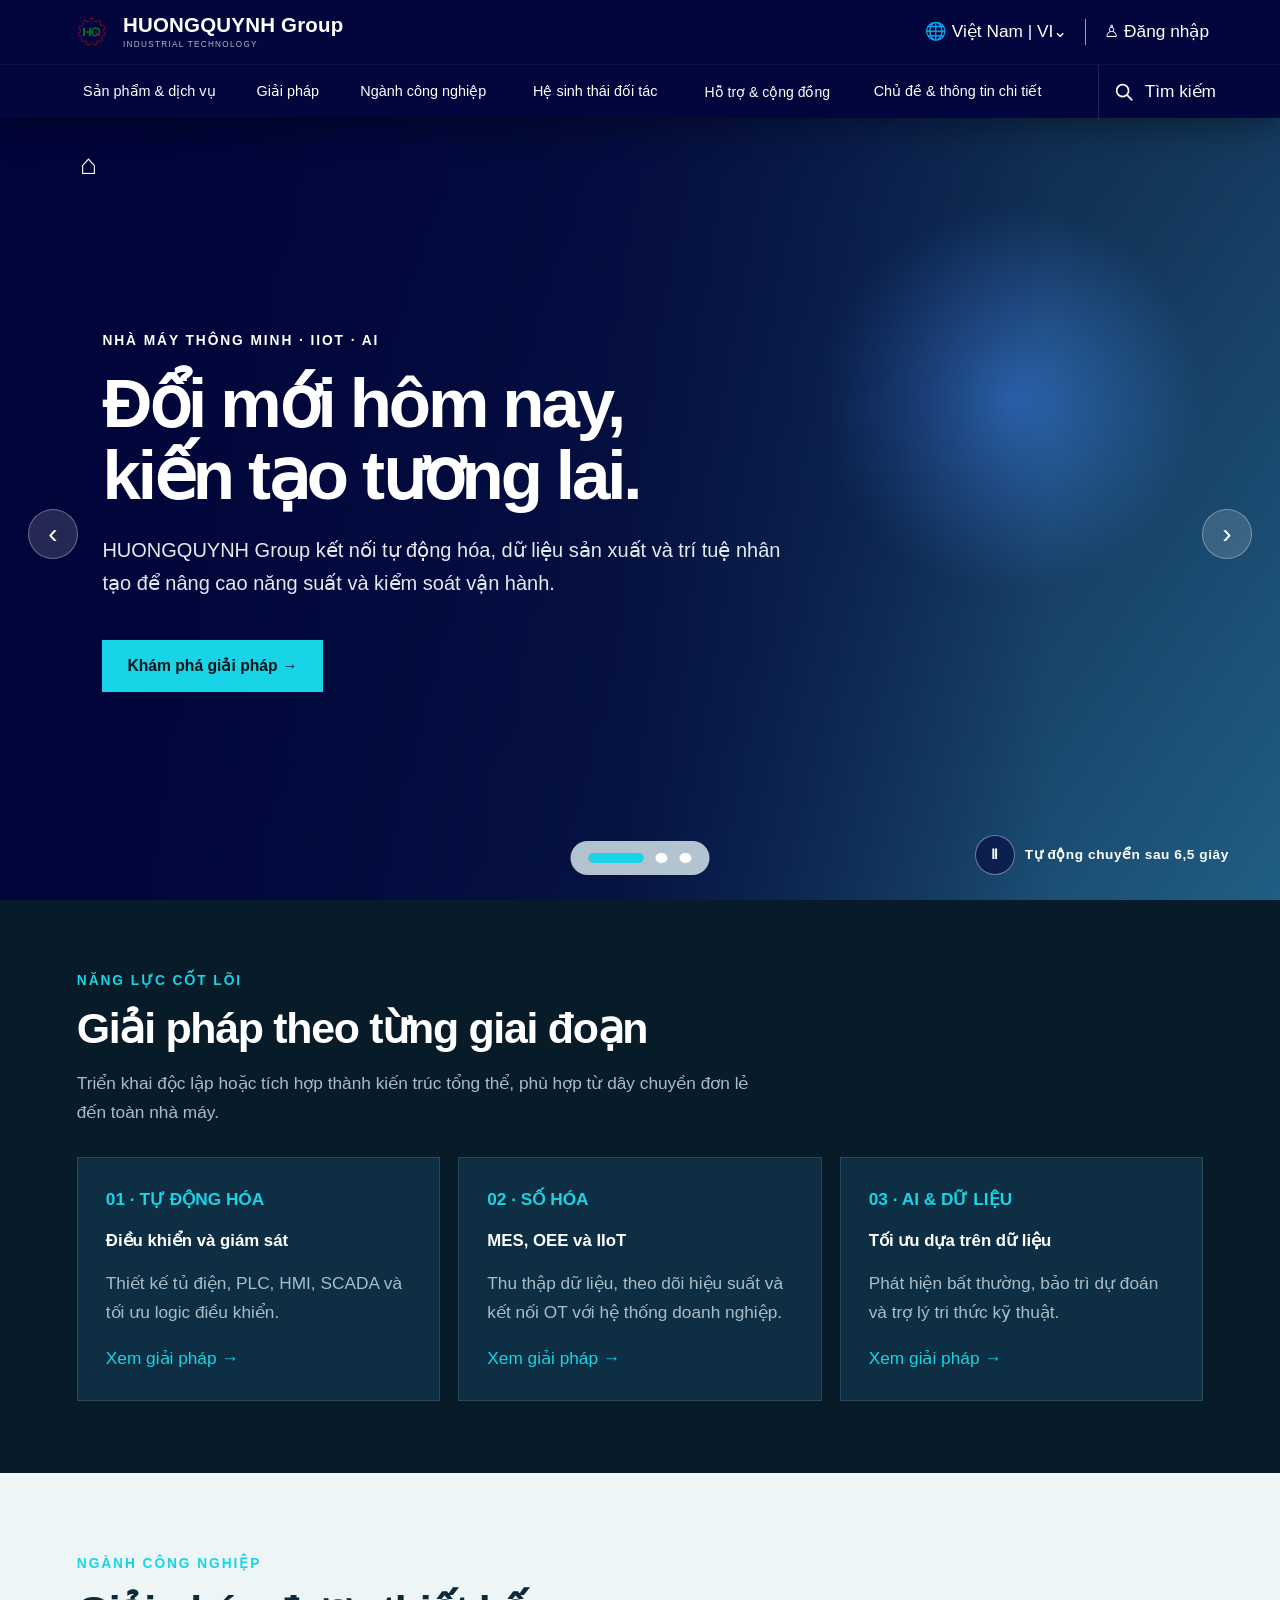
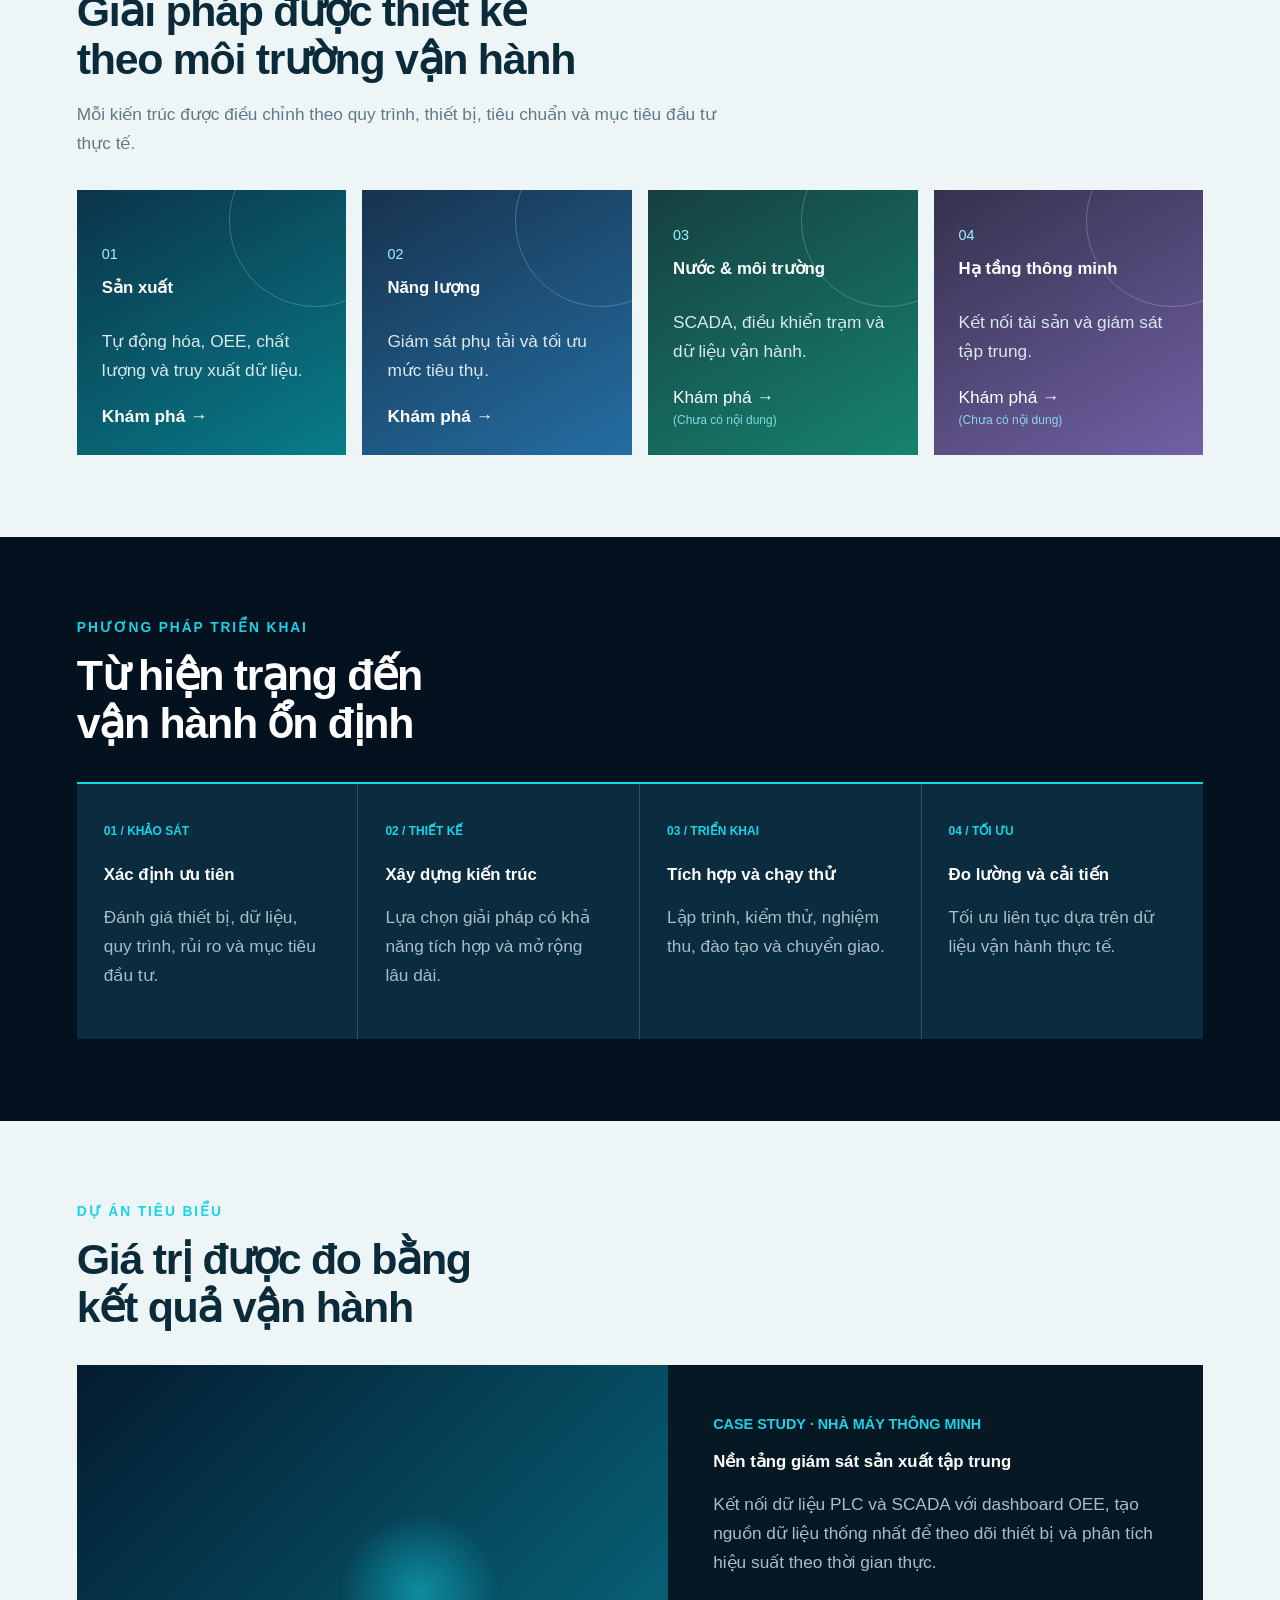
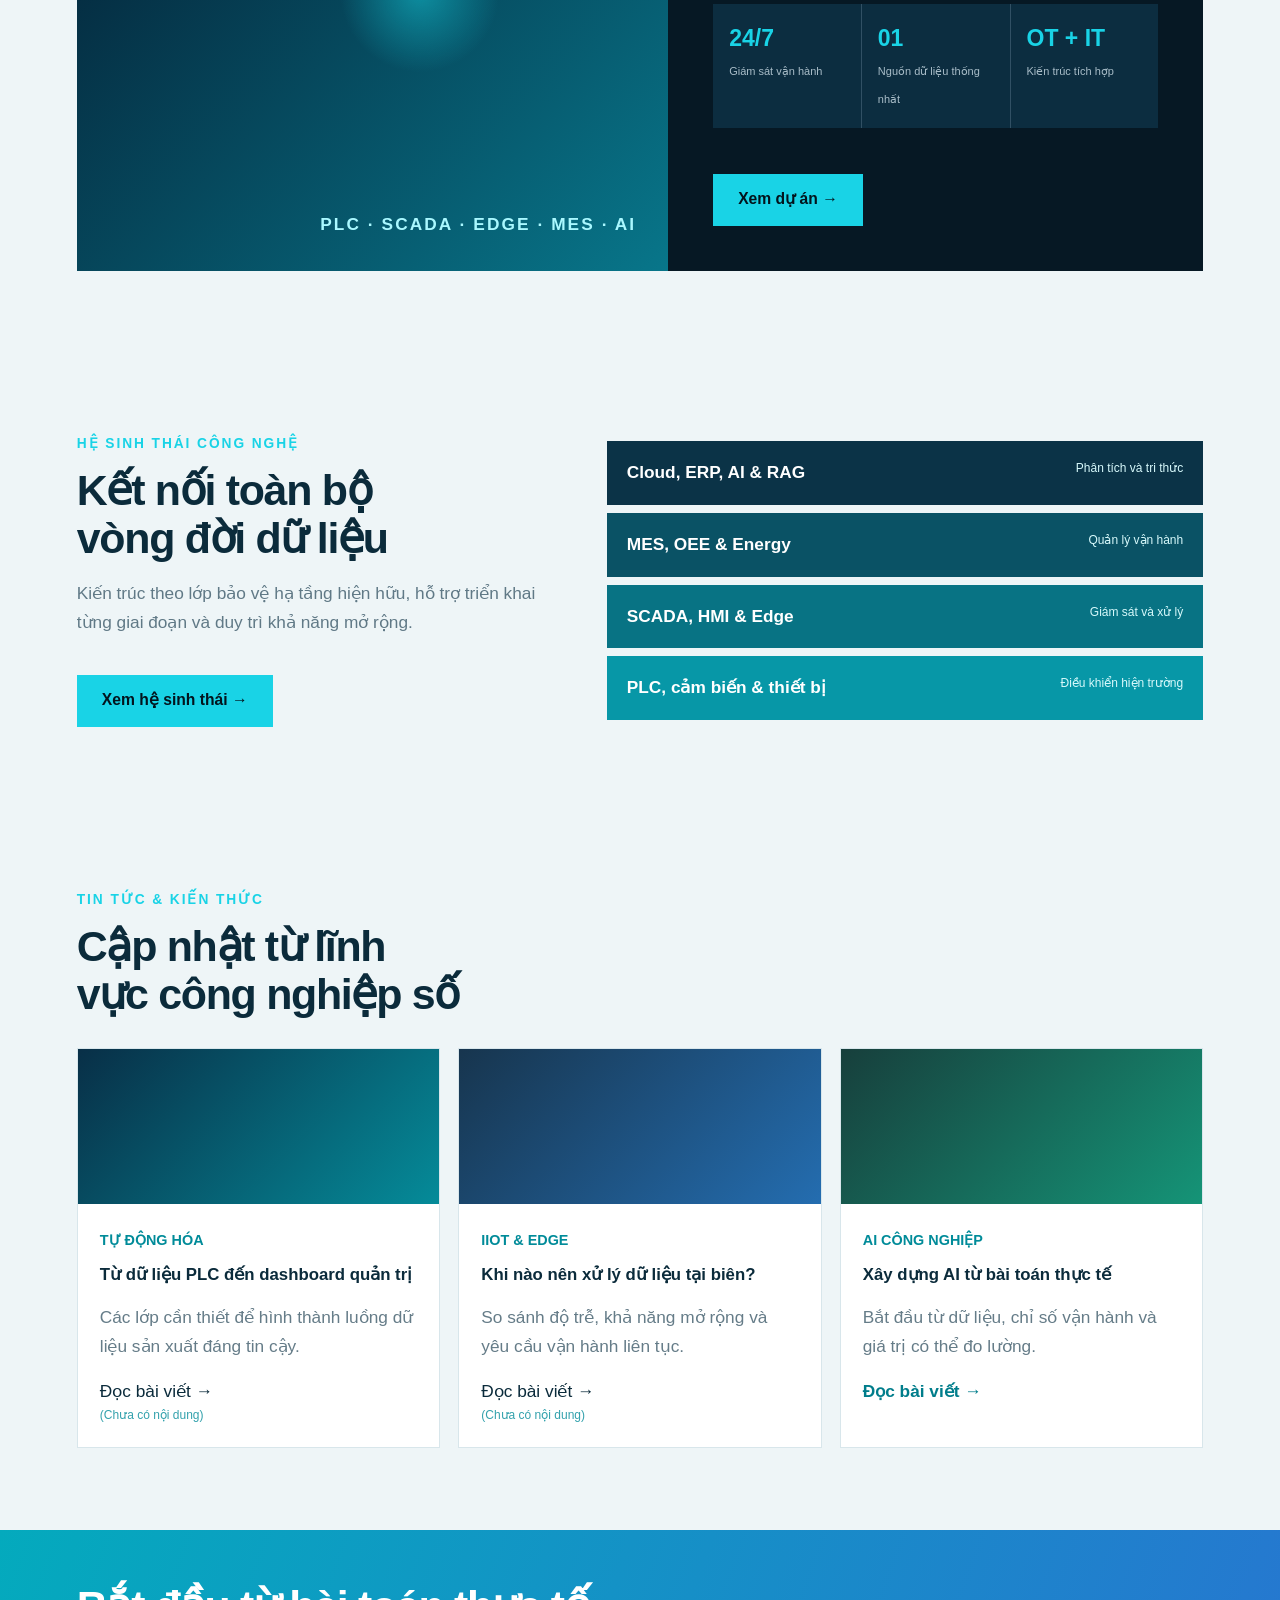
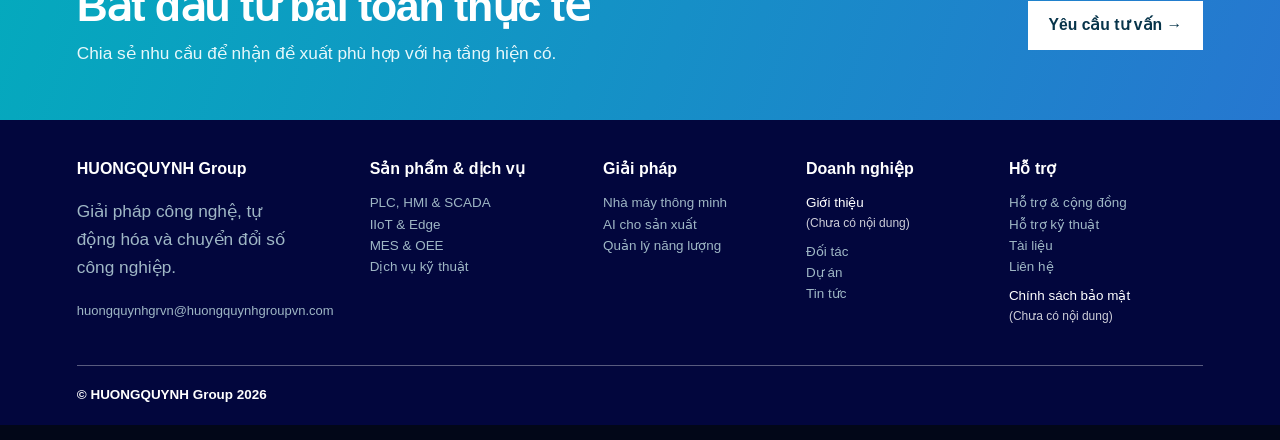
==== commit dd18e128: "Synchronize website links, search metadata and sitemap" ====
--- a/index.html
+++ b/index.html
@@ -1,374 +1,15 @@
-<!doctype html><html lang="vi"><head><meta charset="utf-8"><meta name="viewport" content="width=device-width,initial-scale=1"><title>HUONGQUYNH Group | V6.24 Compact Header Footer Review</title><style>
-:root{--navy:#02063d;--cyan:#19d3e6;--deep:#061824;--panel:#0d2e43;--text:#fff;--muted:#a9bdc8;--line:rgba(255,255,255,.16)}*{box-sizing:border-box}body{margin:0;background:#151515;font-family:Segoe UI,Arial,sans-serif;color:#fff}a{color:inherit;text-decoration:none}button,input{font:inherit}.site{width:min(1200px,100%);margin:24px auto;background:var(--deep);overflow:hidden;box-shadow:0 22px 70px #0009}.top{min-height:78px;padding:0 58px;background:var(--navy);display:flex;align-items:center;justify-content:space-between}.brand{display:flex;align-items:center;gap:13px}.brand img{width:58px;height:58px;object-fit:contain}.brand strong{display:block;font-size:20px}.brand small{display:block;color:#a9bac7;font-size:9px;letter-spacing:.18em;margin-top:4px}.tools{display:flex;align-items:center;gap:12px}.tools button{border:0;background:transparent;color:#fff;cursor:pointer;padding:10px}.divider{height:32px;width:1px;background:var(--cyan)}.navrow{min-height:72px;padding:0 58px;background:var(--navy);border-top:1px solid #ffffff0b;display:flex;align-items:center;justify-content:space-between}nav{display:flex;gap:26px}nav a{font-size:14px}nav a:hover{color:var(--cyan)}.hero{position:relative;min-height:590px;overflow:hidden}.slide{display:none;position:absolute;inset:0;padding:100px 90px;align-items:center;background:radial-gradient(circle at 78% 36%,rgba(25,211,230,.56),transparent 16%),linear-gradient(125deg,#02063d,#075873 62%,#138da2)}.slide.active{display:flex}.slide:nth-child(2){background:radial-gradient(circle at 79% 36%,rgba(72,152,255,.62),transparent 17%),linear-gradient(125deg,#02063d,#143a5b 62%,#276f91)}.slide:nth-child(3){background:radial-gradient(circle at 78% 38%,rgba(43,231,169,.5),transparent 17%),linear-gradient(125deg,#02063d,#123d4d 62%,#0b756f)}.slide:before{content:"";position:absolute;inset:0;background:linear-gradient(90deg,rgba(0,4,57,.97),rgba(0,4,57,.73) 48%,rgba(0,4,57,.16) 82%)}.home{position:absolute;z-index:8;top:25px;left:80px;font-size:28px}.copy{position:relative;z-index:3;max-width:760px}.copy small{font-weight:800;letter-spacing:.14em}h1{font-size:clamp(44px,6vw,76px);line-height:1.03;letter-spacing:-.05em;margin:15px 0 22px}.copy p{font-size:17px;line-height:1.72;color:#e1ebf0;max-width:690px}.cta{display:inline-flex;margin-top:20px;min-height:52px;align-items:center;padding:0 25px;background:var(--cyan);color:#03141d;font-weight:800}.arrow{position:absolute;z-index:9;top:50%;width:50px;height:50px;border-radius:50%;border:1px solid #ffffff55;background:#ffffff24;color:#fff;font-size:28px}.prev{left:28px}.next{right:28px}.dots{position:absolute;z-index:9;bottom:25px;left:50%;transform:translateX(-50%);display:flex;gap:12px;background:#dfeff3cc;padding:12px 18px;border-radius:30px}.dot{width:10px;height:10px;border:0;border-radius:50%;background:#fff}.dot.active{width:55px;border-radius:8px;background:#708d9b}.access{display:grid;grid-template-columns:repeat(4,1fr);background:#fff;color:#12303f;padding:0 58px}.access a{padding:23px 16px;border-right:1px solid #dce7eb;font-weight:700}.section{padding:72px 70px;background:#071b29}.eyebrow{color:var(--cyan);font-size:12px;font-weight:800;letter-spacing:.15em}h2{font-size:clamp(31px,4vw,48px);margin:13px 0 17px}.intro{color:var(--muted);line-height:1.7;max-width:780px}.cards{display:grid;grid-template-columns:repeat(3,1fr);gap:18px;margin-top:30px}.card{padding:28px;background:var(--panel);border:1px solid #27495c;min-height:230px}.card b,.card a{color:var(--cyan)}.card p{color:var(--muted);line-height:1.6}.panel{display:none;background:#fff;color:#16303e;padding:17px 58px;gap:10px}.panel.open{display:flex}.panel input{flex:1;padding:12px}.modal{display:none;position:fixed;inset:0;background:#000b;z-index:100;align-items:center;justify-content:center}.modal.open{display:flex}.box{width:min(440px,90%);background:#fff;color:#15313e;padding:28px}.box input{width:100%;padding:12px;margin:7px 0 13px}.review{padding:14px 58px;background:#03121c;color:#9bb1bd;font-size:13px}@media(max-width:900px){nav{display:none}.access{grid-template-columns:1fr 1fr;padding:0}.cards{grid-template-columns:1fr}}@media(max-width:650px){.site{margin:0}.top,.navrow{padding:0 22px}.brand img{width:48px;height:48px}.brand strong{font-size:16px}.brand small{display:none}.tools span{display:none}.slide{padding:110px 48px}.home{left:40px}.access{grid-template-columns:1fr}}
-
-.full-light{padding:82px 70px;background:#eef5f7;color:#0b2b3b}.full-dark{padding:82px 70px;background:#04111f;color:#fff}.full-light .intro{color:#607986}.industries{display:grid;grid-template-columns:repeat(4,1fr);gap:16px;margin-top:32px}.industry{min-height:265px;padding:25px;color:#fff;display:flex;flex-direction:column;justify-content:flex-end;background:linear-gradient(150deg,#0b344a,#087d89);position:relative;overflow:hidden}.industry:nth-child(2){background:linear-gradient(150deg,#17334e,#246ea3)}.industry:nth-child(3){background:linear-gradient(150deg,#163f42,#16836d)}.industry:nth-child(4){background:linear-gradient(150deg,#35314d,#7161a5)}.industry:after{content:"";position:absolute;width:170px;height:170px;border:1px solid #ffffff38;border-radius:50%;right:-55px;top:-55px}.industry>*{position:relative;z-index:1}.industry small{color:#9af6ff}.industry h3{font-size:22px;margin:11px 0}.industry p{color:#dbe9ee;line-height:1.55}.industry a{font-weight:800}.steps{display:grid;grid-template-columns:repeat(4,1fr);margin-top:35px;border-top:2px solid var(--cyan)}.step{padding:32px 27px;background:#0b2b3e;border-right:1px solid #315064}.step:last-child{border-right:0}.step b{color:var(--cyan);font-size:12px}.step h3{margin:20px 0 12px}.step p{color:var(--muted);line-height:1.6}.project{display:grid;grid-template-columns:1.05fr .95fr;min-height:430px;margin-top:34px}.projectvisual{background:radial-gradient(circle at 58% 45%,#15d8e77a,transparent 18%),linear-gradient(135deg,#041b30,#08768a);position:relative}.projectvisual:after{content:"PLC · SCADA · EDGE · MES · AI";position:absolute;bottom:32px;right:32px;color:#aaf8ff;letter-spacing:.12em;font-weight:700}.projectcopy{background:#061824;color:#fff;padding:45px}.projectcopy small{color:var(--cyan);font-weight:900}.projectcopy h3{font-size:30px;margin:14px 0}.projectcopy p{color:var(--muted);line-height:1.7}.kpis{display:grid;grid-template-columns:repeat(3,1fr);gap:1px;background:#315064;margin:26px 0}.kpi{background:#0c2d40;padding:16px}.kpi strong{display:block;color:var(--cyan);font-size:23px}.kpi span{font-size:11px;color:var(--muted)}.eco{display:grid;grid-template-columns:.9fr 1.1fr;gap:42px;align-items:center}.layers{display:grid;gap:8px}.layer{padding:18px 20px;background:#0b3347;color:#fff;display:flex;justify-content:space-between;gap:12px}.layer:nth-child(2){background:#0a5265}.layer:nth-child(3){background:#087384}.layer:nth-child(4){background:#0797a7}.layer span{font-size:12px;color:#d7f9fb}.news{display:grid;grid-template-columns:repeat(3,1fr);gap:18px;margin-top:30px}.article{background:#fff;color:#0b2b3b;border:1px solid #d8e6eb}.articleimg{height:155px;background:linear-gradient(135deg,#082f47,#058b99)}.article:nth-child(2) .articleimg{background:linear-gradient(135deg,#17354e,#246db0)}.article:nth-child(3) .articleimg{background:linear-gradient(135deg,#173f3c,#159477)}.articlebody{padding:22px}.articlebody small{color:#008b99;font-weight:900}.articlebody h3{font-size:18px;margin:10px 0}.articlebody p{color:#657c88;line-height:1.6;font-size:13px}.articlebody a{color:#007d8b;font-weight:800}.contact{padding:52px 70px;background:linear-gradient(110deg,#04aabd,#2677d0);display:flex;align-items:center;justify-content:space-between;gap:25px}.contact h2{margin:0 0 9px}.contact p{margin:0;color:#e7f8fb}.contact a{background:#fff;color:#07344a;padding:15px 21px;font-weight:900}.footer{background:#020b14;padding:48px 70px 24px}.footergrid{display:grid;grid-template-columns:1.35fr repeat(4,1fr);gap:32px}.footer h3{font-size:14px;margin:0 0 15px}.footer p,.footer a{display:block;color:#93abb8;font-size:13px;line-height:1.9}.footerbrand{display:flex;align-items:center;gap:12px}.footerbrand img{width:58px;height:58px;object-fit:contain}.footerbrand strong{color:#fff}.bottom{margin-top:34px;padding-top:19px;border-top:1px solid var(--line);display:flex;justify-content:space-between;gap:20px;color:#8099a6;font-size:12px}.review{display:none}@media(max-width:1000px){.industries,.steps{grid-template-columns:1fr 1fr}.news{grid-template-columns:1fr 1fr}.footergrid{grid-template-columns:1fr 1fr}.project,.eco{grid-template-columns:1fr}}@media(max-width:650px){.full-light,.full-dark,.contact,.footer{padding-left:22px;padding-right:22px}.industries,.steps,.news,.footergrid{grid-template-columns:1fr}.contact{align-items:flex-start;flex-direction:column}.bottom{flex-direction:column}.projectcopy{padding:28px}.kpis{grid-template-columns:1fr}}
-.search-control{border:0;background:transparent;color:#fff;display:inline-flex;align-items:center;gap:10px;padding:12px 8px;cursor:pointer}.search-control:hover,.search-control:focus-visible{color:var(--cyan);outline:2px solid var(--cyan);outline-offset:4px;border-radius:5px}.search-svg{width:25px;height:25px;fill:none;stroke:currentColor;stroke-width:1.9;stroke-linecap:round;stroke-linejoin:round}@media(max-width:650px){.search-control span{display:none}.search-svg{width:27px;height:27px}}
-header{position:sticky;top:0;z-index:80;box-shadow:0 10px 28px rgba(0,0,0,.28)}
-.navrow{position:relative}
-.support-link{display:inline-flex;align-items:center;min-height:44px;white-space:nowrap}
-.support-link:hover,.support-link:focus-visible{color:var(--cyan);outline:2px solid var(--cyan);outline-offset:5px;border-radius:4px}
-@media(max-width:900px){.navrow nav{display:flex;overflow-x:auto;gap:20px;scrollbar-width:thin;padding-right:14px}.navrow nav a{flex:0 0 auto}.navrow{gap:16px}.search-control{flex:0 0 auto}}
-@media(max-width:650px){header{position:sticky}.navrow nav{gap:16px}.support-link{font-size:13px}}
-
-:root{--header-top-h:78px;--header-nav-h:72px;--header-total-h:150px}
-body{padding-top:var(--header-total-h)}
-.site{overflow:visible}
-header{position:fixed;top:0;left:50%;transform:translateX(-50%);width:min(1200px,100%);z-index:120;background:var(--navy);box-shadow:0 10px 28px rgba(0,0,0,.34)}
-.navrow{position:relative;display:grid;grid-template-columns:minmax(0,1fr) auto;gap:20px}
-.navrow nav{display:flex;align-items:center;justify-content:space-between;gap:0;min-width:0;height:72px}
-.navrow nav a,.navrow nav .support-link{display:inline-flex;align-items:center;justify-content:center;min-height:72px;padding:0 10px;color:#fff;font-size:14px;font-weight:400;line-height:1.2;white-space:nowrap;border:0;border-radius:0;outline:0}
-.navrow nav a:hover,.navrow nav a:focus-visible,.navrow nav .support-link:hover,.navrow nav .support-link:focus-visible{color:var(--cyan);background:rgba(25,211,230,.08);outline:0}
-.search-control{min-height:72px;padding:0 8px}
-.panel{position:absolute;left:0;right:0;top:100%;z-index:121;box-shadow:0 14px 24px rgba(0,0,0,.25)}
-@media(max-width:900px){:root{--header-total-h:150px}.navrow{grid-template-columns:minmax(0,1fr) auto}.navrow nav{display:flex;justify-content:flex-start;overflow-x:auto;gap:0;padding-right:10px;scrollbar-width:thin}.navrow nav a,.navrow nav .support-link{flex:0 0 auto;padding:0 14px}.search-control{flex:0 0 auto}}
-@media(max-width:650px){:root{--header-top-h:78px;--header-nav-h:72px;--header-total-h:150px}body{padding-top:var(--header-total-h)}header{width:100%}.navrow nav a,.navrow nav .support-link{font-size:13px;min-height:72px}.support-link{font-size:13px}}
-
-/* V6.6 final alignment overrides */
-.top{height:88px;min-height:88px;padding:0 64px}
-.brand{display:grid;grid-template-columns:62px auto;grid-template-rows:auto auto;column-gap:16px;row-gap:2px;align-items:center;min-width:390px}
-.brand img{grid-column:1;grid-row:1 / span 2;width:62px;height:62px;object-fit:contain;display:block}
-.brand>span{grid-column:2;grid-row:1 / span 2;display:flex;flex-direction:column;justify-content:center;min-width:0}
-.brand strong{font-size:24px;line-height:1.08;font-weight:800;letter-spacing:.01em;white-space:nowrap}
-.brand small{font-size:10px;line-height:1.2;letter-spacing:.19em;margin-top:7px;color:#a9bac7;white-space:nowrap}
-.tools{align-self:stretch;display:flex;align-items:center}
-.navrow{height:72px;min-height:72px;padding:0 64px}
-.navrow nav{height:72px;display:grid;grid-template-columns:1.12fr .7fr 1.08fr 1.18fr 1.08fr 1.42fr;align-items:stretch;justify-content:stretch;width:100%;gap:0}
-.navrow nav a,.navrow nav .support-link{height:72px;min-height:72px;padding:0 12px;display:flex;align-items:center;justify-content:center;text-align:center;font-size:14px;font-weight:400;line-height:1.2;white-space:nowrap}
-.search-control{height:72px;min-height:72px;margin-left:18px;padding:0 0 0 18px;border-left:1px solid rgba(255,255,255,.12)}
-.footerbrand{display:grid;grid-template-columns:58px auto;grid-template-rows:auto;column-gap:14px;align-items:center}
-.footerbrand img{grid-column:1;width:58px;height:58px}
-.footerbrand strong{grid-column:2;font-size:16px;line-height:1.2;white-space:nowrap}
-@media(max-width:1100px){.top{padding:0 38px}.navrow{padding:0 38px}.brand{min-width:330px}.brand strong{font-size:21px}.navrow nav{display:flex;justify-content:flex-start;overflow-x:auto}.navrow nav a,.navrow nav .support-link{flex:0 0 auto;padding:0 15px}}
-@media(max-width:650px){.top{height:78px;min-height:78px;padding:0 20px}.brand{grid-template-columns:50px auto;column-gap:10px;min-width:0}.brand img{width:50px;height:50px}.brand strong{font-size:16px}.brand small{font-size:8px;margin-top:4px}.navrow{padding:0 20px}.search-control{margin-left:8px;padding-left:12px}}
-
-/* V6.7 footer alignment overrides */
-.footer{padding:54px 70px 26px}
-.footergrid{display:grid;grid-template-columns:1.45fr 1.12fr .95fr .95fr 1.08fr;column-gap:38px;align-items:start}
-.footergrid>div{min-width:0;align-self:start}
-.footergrid h3{height:22px;margin:0 0 18px;font-size:15px;line-height:22px;font-weight:800;color:#fff;white-space:nowrap}
-.footergrid a:not(.footerbrand){font-size:14px;line-height:1.75;margin:0;color:#9fb7c5}
-.footer-company{display:grid;grid-template-rows:64px auto;align-content:start}
-.footerbrand{height:64px;display:grid;grid-template-columns:58px minmax(0,1fr);column-gap:14px;align-items:center;margin:0 0 18px}
-.footerbrand img{width:58px;height:58px;object-fit:contain;display:block;grid-column:1}
-.footerbrand strong{grid-column:2;font-size:15px;line-height:1.2;font-weight:800;color:#fff;white-space:nowrap;align-self:center}
-.footer-company>p{margin:0;max-width:255px;font-size:14px;line-height:1.8;color:#9fb7c5}
-.bottom{align-items:center}
-@media(max-width:1050px){.footergrid{grid-template-columns:1.35fr 1fr 1fr;row-gap:38px}.footer-company{grid-row:span 2}}
-@media(max-width:760px){.footergrid{grid-template-columns:1fr 1fr}.footer-company{grid-column:1 / -1;grid-row:auto}.footer-company>p{max-width:420px}}
-@media(max-width:520px){.footergrid{grid-template-columns:1fr}.footer-company{grid-column:auto}.footergrid h3{height:auto}.footerbrand strong{font-size:15px}}
-
-/* V6.8 exact footer baseline alignment */
-.footergrid{display:grid;grid-template-columns:1.45fr 1.12fr .95fr .95fr 1.08fr;column-gap:38px;align-items:start}
-.footergrid>div{padding-top:0;margin-top:0}
-.footer-company{display:block;align-self:start}
-.footerbrand{height:22px;display:grid;grid-template-columns:58px minmax(0,1fr);column-gap:14px;align-items:center;margin:0 0 18px;position:relative}
-.footerbrand img{position:absolute;left:0;top:50%;transform:translateY(-50%);width:58px;height:58px;object-fit:contain;display:block}
-.footerbrand strong{grid-column:2;font-size:15px;line-height:22px;height:22px;font-weight:800;color:#fff;white-space:nowrap;display:block;margin:0;padding:0}
-.footergrid h3{height:22px;line-height:22px;margin:0 0 18px;padding:0;font-size:15px;font-weight:800;color:#fff;white-space:nowrap}
-.footer-company>p{margin:0;padding-top:22px;max-width:255px;font-size:14px;line-height:1.8;color:#9fb7c5}
-@media(max-width:760px){.footerbrand{height:58px}.footerbrand img{position:static;transform:none}.footerbrand strong{align-self:center}.footer-company>p{padding-top:0}}
-
-/* V6.9 footer brand: company name left, logo right, no overlap */
-.footer-company{display:block;min-width:0}
-.footerbrand{position:relative;height:58px;display:grid;grid-template-columns:minmax(0,1fr) 58px;column-gap:16px;align-items:center;margin:0 0 18px;width:100%;max-width:270px}
-.footerbrand strong{grid-column:1;grid-row:1;display:block;position:static;transform:none;margin:0;padding:0;font-size:15px;line-height:1.2;font-weight:800;color:#fff;white-space:nowrap;text-align:left;overflow:visible}
-.footerbrand img{grid-column:2;grid-row:1;position:static;transform:none;width:58px;height:58px;object-fit:contain;display:block;justify-self:end}
-.footer-company>p{margin:0;padding-top:0;max-width:270px;font-size:14px;line-height:1.8;color:#9fb7c5}
-@media(max-width:520px){.footerbrand{max-width:100%;grid-template-columns:minmax(0,1fr) 52px}.footerbrand img{width:52px;height:52px}.footerbrand strong{font-size:15px}}
-
-/* V6.10 exact footer first-row alignment */
-.footergrid{align-items:start}
-.footergrid>div{margin:0;padding:0;align-self:start}
-.footer-company{display:grid;grid-template-rows:58px auto;align-content:start}
-.footerbrand{width:100%;max-width:285px;height:58px;margin:0 0 18px;display:grid;grid-template-columns:minmax(0,1fr) 58px;column-gap:16px;align-items:start;position:relative}
-.footerbrand strong{grid-column:1;grid-row:1;height:22px;line-height:22px;margin:0;padding:0;align-self:start;font-size:15px;font-weight:800;white-space:nowrap;text-align:left;color:#fff}
-.footerbrand img{grid-column:2;grid-row:1;width:58px;height:58px;margin:0;padding:0;position:static;transform:none;object-fit:contain;align-self:start;justify-self:end;display:block}
-.footergrid h3{height:22px;line-height:22px;margin:0 0 18px;padding:0;font-size:15px;font-weight:800;white-space:nowrap;color:#fff}
-.footer-company>p{margin:0;padding:0;max-width:285px;font-size:14px;line-height:1.8;color:#9fb7c5}
-@media(max-width:520px){.footerbrand{max-width:100%;grid-template-columns:minmax(0,1fr) 52px;height:52px}.footerbrand img{width:52px;height:52px}}
-
-/* V6.11 footer: logo left, company name right, all headings share one baseline */
-.footergrid{align-items:start}
-.footergrid>div{margin:0;padding:0;align-self:start}
-.footer-company{display:block;min-width:0}
-.footerbrand{width:100%;max-width:285px;height:58px;margin:0 0 18px;display:grid;grid-template-columns:58px minmax(0,1fr);column-gap:14px;align-items:start;position:relative}
-.footerbrand img{grid-column:1;grid-row:1;width:58px;height:58px;margin:0;padding:0;position:static;transform:none;object-fit:contain;display:block;align-self:start;justify-self:start}
-.footerbrand strong{grid-column:2;grid-row:1;height:22px;line-height:22px;margin:0;padding:0;align-self:start;display:block;font-size:15px;font-weight:800;color:#fff;white-space:nowrap;text-align:left}
-.footergrid h3{height:22px;line-height:22px;margin:0 0 18px;padding:0;font-size:15px;font-weight:800;color:#fff;white-space:nowrap}
-.footer-company>p{margin:0;padding:0;max-width:285px;font-size:14px;line-height:1.8;color:#9fb7c5}
-@media(max-width:520px){.footerbrand{max-width:100%;grid-template-columns:52px minmax(0,1fr);height:52px}.footerbrand img{width:52px;height:52px}.footerbrand strong{font-size:15px}}
-
-/* V6.12: logo and company name share one centered horizontal axis */
-.footerbrand{width:100%;max-width:285px;height:58px;margin:0 0 18px;display:grid;grid-template-columns:58px minmax(0,1fr);column-gap:14px;align-items:center;position:relative}
-.footerbrand img{grid-column:1;grid-row:1;width:58px;height:58px;margin:0;padding:0;position:static;transform:none;object-fit:contain;display:block;align-self:center;justify-self:start}
-.footerbrand strong{grid-column:2;grid-row:1;height:auto;min-height:22px;line-height:22px;margin:0;padding:0;align-self:center;display:block;font-size:15px;font-weight:800;color:#fff;white-space:nowrap;text-align:left}
-.footergrid h3{height:22px;line-height:22px;margin:18px 0 18px;padding:0;font-size:15px;font-weight:800;color:#fff;white-space:nowrap}
-.footer-company>p{margin:0;padding:0;max-width:285px;font-size:14px;line-height:1.8;color:#9fb7c5}
-@media(max-width:520px){.footerbrand{max-width:100%;grid-template-columns:52px minmax(0,1fr);height:52px}.footerbrand img{width:52px;height:52px}.footerbrand strong{align-self:center}}
-
-/* V6.13: logo and company name on one exact horizontal centerline */
-.footerbrand{width:100%;max-width:300px;height:58px;margin:0 0 18px;display:flex;flex-direction:row;align-items:center;justify-content:flex-start;gap:14px;position:static}
-.footerbrand img{position:static;transform:none;display:block;flex:0 0 58px;width:58px;height:58px;margin:0;padding:0;object-fit:contain}
-.footerbrand strong{position:static;transform:none;display:block;flex:0 1 auto;width:auto;height:auto;min-height:0;margin:0;padding:0;font-size:15px;line-height:1;white-space:nowrap;text-align:left;color:#fff;font-weight:800}
-@media(max-width:520px){.footerbrand{height:52px;max-width:100%;gap:12px}.footerbrand img{flex-basis:52px;width:52px;height:52px}.footerbrand strong{font-size:15px;line-height:1}}
-
-/* V6.14 footer brand matches reference image */
-.footer-company{display:block;min-width:0}
-.footerbrand{width:100%;max-width:330px;height:64px;margin:0 0 20px;display:flex;flex-direction:row;align-items:center;justify-content:flex-start;gap:16px;position:static}
-.footerbrand img{position:static;transform:none;display:block;flex:0 0 58px;width:58px;height:58px;margin:0;padding:0;object-fit:contain}
-.footerbrand-copy{display:flex;flex-direction:column;justify-content:center;align-items:flex-start;min-width:0;height:58px}
-.footerbrand-copy strong{display:block;position:static;transform:none;width:auto;height:auto;margin:0;padding:0;color:#fff;font-size:22px;line-height:1.08;font-weight:800;letter-spacing:.005em;white-space:nowrap;text-align:left}
-.footerbrand-copy small{display:block;margin-top:8px;color:#9fb9dc;font-size:9px;line-height:1;letter-spacing:.2em;font-weight:600;white-space:nowrap}
-.footer-company>p{margin:0;padding:0;max-width:300px;font-size:14px;line-height:1.8;color:#9fb7c5}
-@media(max-width:520px){.footerbrand{max-width:100%;height:56px;gap:12px}.footerbrand img{flex-basis:52px;width:52px;height:52px}.footerbrand-copy{height:52px}.footerbrand-copy strong{font-size:18px}.footerbrand-copy small{font-size:8px;margin-top:6px}}
-
-/* V6.15 footer brand matches uploaded image: logo left, cyan name right, single line */
-.footerbrand{width:100%;max-width:350px;height:66px;margin:0 0 20px;display:flex;flex-direction:row;align-items:center;justify-content:flex-start;gap:24px;position:static;padding-left:0}
-.footerbrand img{position:static;transform:none;display:block;flex:0 0 58px;width:58px;height:58px;margin:0;padding:0;object-fit:contain}
-.footerbrand-copy{height:58px;display:flex;align-items:center;justify-content:flex-start;min-width:0}
-.footerbrand-copy strong{display:block;position:static;transform:none;width:auto;height:auto;margin:0;padding:0;color:#06cdf2;font-size:22px;line-height:1;font-weight:800;letter-spacing:.005em;white-space:nowrap;text-align:left}
-.footerbrand-copy small{display:none}
-@media(max-width:520px){.footerbrand{height:56px;gap:16px;max-width:100%}.footerbrand img{flex-basis:52px;width:52px;height:52px}.footerbrand-copy{height:52px}.footerbrand-copy strong{font-size:18px}}
-
-/* V6.16 footer: text-only company identity, same visual system as footer headings */
-.footerbrand{width:100%;max-width:300px;height:22px;margin:0 0 18px;display:flex;align-items:flex-start;justify-content:flex-start;gap:0;position:static;padding:0}
-.footerbrand img{display:none!important}
-.footerbrand-copy{height:22px;display:block;min-width:0;margin:0;padding:0}
-.footerbrand-copy strong{display:block;position:static;transform:none;width:auto;height:22px;margin:0;padding:0;color:#fff;font-size:15px;line-height:22px;font-weight:800;letter-spacing:0;white-space:nowrap;text-align:left}
-.footergrid h3{height:22px;line-height:22px;margin:0 0 18px;padding:0;color:#fff;font-size:15px;font-weight:800;white-space:nowrap}
-.footer-company>p{margin:0;padding:0;max-width:300px;font-size:14px;line-height:1.8;color:#9fb7c5}
-@media(max-width:520px){.footerbrand{height:22px;max-width:100%}.footerbrand-copy{height:22px}.footerbrand-copy strong{font-size:15px;line-height:22px}}
-
-/* V6.17 complete footer inspired by supplied reference structure */
-.footer{background:#02063d;padding:58px 70px 0}
-.footergrid{padding-bottom:48px}
-.footer-company>p{margin-bottom:24px}
-.social-links{display:flex;align-items:center;gap:22px;flex-wrap:wrap}
-.social-links a{display:grid!important;place-items:center;width:28px;height:28px;color:#fff!important;line-height:1!important;transition:color .18s ease,transform .18s ease}
-.social-links a:hover,.social-links a:focus-visible{color:var(--cyan)!important;transform:translateY(-2px);outline:2px solid var(--cyan);outline-offset:4px;border-radius:4px}
-.social-links svg{width:25px;height:25px;fill:none;stroke:currentColor;stroke-width:1.8;stroke-linecap:round;stroke-linejoin:round}
-.footer-legal{min-height:76px;border-top:1px solid rgba(255,255,255,.34);display:grid;grid-template-columns:auto minmax(0,1fr) auto;align-items:center;gap:30px;color:#fff}
-.copyright{font-size:13px;font-weight:700;white-space:nowrap}
-.legal-links{display:flex;align-items:center;justify-content:flex-end;gap:28px;min-width:0;flex-wrap:wrap}
-.legal-links a{display:inline-flex!important;color:#fff!important;font-size:13px!important;font-weight:600;line-height:1.25!important;white-space:nowrap}
-.legal-links a:hover,.legal-links a:focus-visible{color:var(--cyan)!important}
-.accessibility{width:40px;height:40px;border-radius:50%;background:#fff;color:#d51f32!important;display:grid!important;place-items:center;box-shadow:0 0 0 2px #d51f32 inset}
-.accessibility svg{width:24px;height:24px;fill:none;stroke:currentColor;stroke-width:1.8;stroke-linecap:round;stroke-linejoin:round}
-@media(max-width:1050px){.footer-legal{grid-template-columns:1fr auto;padding:22px 0;gap:20px}.legal-links{grid-column:1/-1;grid-row:2;justify-content:flex-start;gap:18px 26px}.accessibility{grid-column:2;grid-row:1}}
-@media(max-width:650px){.footer{padding-left:22px;padding-right:22px}.footergrid{padding-bottom:36px}.social-links{gap:18px}.footer-legal{grid-template-columns:1fr auto}.legal-links{display:grid;grid-template-columns:1fr 1fr;gap:15px 20px}.legal-links a{white-space:normal}.copyright{white-space:normal}}
-@media(max-width:420px){.legal-links{grid-template-columns:1fr}}
-
-/* V6.18 legal footer alignment after removing accessibility and reporting */
-.footer-legal{min-height:82px;border-top:1px solid rgba(255,255,255,.34);display:grid;grid-template-columns:220px minmax(0,1fr);align-items:center;column-gap:34px;color:#fff}
-.copyright{display:flex;align-items:center;height:100%;font-size:13px;font-weight:700;line-height:1.25;white-space:nowrap}
-.legal-links{display:grid;grid-template-columns:1.18fr 1.35fr 1.12fr 1.08fr .82fr;align-items:center;justify-content:stretch;gap:24px;min-width:0;height:100%}
-.legal-links a{display:flex!important;align-items:center;justify-content:flex-start;height:100%;margin:0!important;padding:0!important;color:#fff!important;font-size:13px!important;font-weight:600;line-height:1.25!important;white-space:nowrap;text-align:left}
-.accessibility{display:none!important}
-@media(max-width:1100px){.footer-legal{grid-template-columns:1fr;padding:24px 0;row-gap:20px}.copyright{height:auto}.legal-links{height:auto;grid-template-columns:repeat(3,minmax(0,1fr));gap:18px 24px}.legal-links a{height:auto}}
-@media(max-width:700px){.legal-links{grid-template-columns:repeat(2,minmax(0,1fr))}.legal-links a{white-space:normal}}
-@media(max-width:420px){.legal-links{grid-template-columns:1fr}}
-
-.company-email{display:inline-flex!important;margin:10px 0 20px!important;color:#9fb7c5!important;font-size:13px!important;line-height:1.45!important;overflow-wrap:anywhere}
-.company-email:hover,.company-email:focus-visible{color:var(--cyan)!important;text-decoration:underline}
-
-/* V6.20 full-screen production layout */
-html,body{width:100%;min-height:100%;margin:0;padding-left:0;padding-right:0;overflow-x:hidden;background:#020718}
-body{padding-top:var(--header-total-h,150px)}
-.site{width:100%;max-width:none;min-height:100vh;margin:0;border-radius:0;box-shadow:none;overflow:visible}
-header{left:0;right:0;transform:none;width:100%;max-width:none}
-.top,.navrow,.section,.full-light,.full-dark,.contact,.footer{width:100%}
-.top,.navrow{padding-left:clamp(20px,5vw,96px);padding-right:clamp(20px,5vw,96px)}
-.hero{width:100%;min-height:calc(100vh - var(--header-total-h,150px))}
-.slide{min-height:calc(100vh - var(--header-total-h,150px));padding-left:clamp(36px,8vw,140px);padding-right:clamp(36px,8vw,140px)}
-.section,.full-light,.full-dark{padding-left:clamp(24px,6vw,110px);padding-right:clamp(24px,6vw,110px)}
-.contact,.footer{padding-left:clamp(24px,6vw,110px);padding-right:clamp(24px,6vw,110px)}
-@media(max-width:900px){.hero,.slide{min-height:calc(100vh - var(--header-total-h,150px))}}
-@media(max-width:650px){html,body{width:100%}.site{width:100%;margin:0}.hero,.slide{min-height:calc(100vh - var(--header-total-h,150px))}.slide{padding-left:32px;padding-right:32px}.section,.full-light,.full-dark,.contact,.footer{padding-left:22px;padding-right:22px}}
-
-/* V6.21 motion system */
-:root{--motion-fast:180ms;--motion-base:520ms;--motion-slow:900ms;--ease-out:cubic-bezier(.2,.75,.25,1)}
-html{scroll-behavior:smooth}
-header{transition:background-color var(--motion-fast) ease,box-shadow var(--motion-fast) ease,transform var(--motion-fast) ease}
-header.is-scrolled{background:rgba(2,6,61,.94);box-shadow:0 14px 36px rgba(0,0,0,.42);backdrop-filter:blur(12px)}
-.brand img{transition:transform 420ms var(--ease-out),filter 420ms ease}.brand:hover img{transform:rotate(-5deg) scale(1.06);filter:drop-shadow(0 0 12px rgba(25,211,230,.35))}
-.navrow nav a,.search-control,.tools button{transition:color var(--motion-fast) ease,background-color var(--motion-fast) ease,transform var(--motion-fast) ease}.navrow nav a:hover,.tools button:hover{transform:translateY(-2px)}
-.slide{opacity:0;visibility:hidden;transform:scale(1.025);transition:opacity 700ms ease,transform 1100ms var(--ease-out),visibility 0s linear 700ms}.slide.active{opacity:1;visibility:visible;transform:scale(1);transition-delay:0s}
-.slide.active .copy small{animation:motionFadeUp 650ms 100ms both var(--ease-out)}.slide.active .copy h1{animation:motionFadeUp 760ms 190ms both var(--ease-out)}.slide.active .copy p{animation:motionFadeUp 760ms 290ms both var(--ease-out)}.slide.active .copy .cta{animation:motionFadeUp 760ms 390ms both var(--ease-out)}
-.arrow{transition:transform var(--motion-fast) ease,background-color var(--motion-fast) ease,border-color var(--motion-fast) ease}.arrow:hover{transform:scale(1.1);background:rgba(25,211,230,.24);border-color:var(--cyan)}.prev:hover{transform:translateX(-4px) scale(1.1)}.next:hover{transform:translateX(4px) scale(1.1)}
-.dot{transition:width 280ms var(--ease-out),background-color 280ms ease,transform 280ms ease}.dot:hover{transform:scale(1.25)}
-.card,.industry,.article,.step,.project,.layer{transition:transform 320ms var(--ease-out),box-shadow 320ms ease,border-color 320ms ease}.card:hover,.article:hover{transform:translateY(-8px);box-shadow:0 18px 38px rgba(0,0,0,.2)}.industry:hover{transform:translateY(-7px) scale(1.012);box-shadow:0 18px 38px rgba(4,34,50,.24)}.step:hover{transform:translateY(-5px);box-shadow:inset 0 3px 0 var(--cyan),0 16px 30px rgba(0,0,0,.18)}.layer:hover{transform:translateX(8px)}
-.cta,.primary,.secondary,.contact a{transition:transform 240ms var(--ease-out),box-shadow 240ms ease,filter 240ms ease}.cta:hover,.primary:hover,.contact a:hover{transform:translateY(-3px);box-shadow:0 12px 28px rgba(8,216,237,.28);filter:brightness(1.06)}
-.social-links a{transition:color 180ms ease,transform 260ms var(--ease-out)}.social-links a:hover{transform:translateY(-4px) scale(1.08)}
-.reveal{opacity:0;transform:translateY(34px);transition:opacity 700ms ease,transform 760ms var(--ease-out)}.reveal.reveal-left{transform:translateX(-40px)}.reveal.reveal-right{transform:translateX(40px)}.reveal.is-visible{opacity:1;transform:none}
-.reveal-stagger>*{opacity:0;transform:translateY(24px);transition:opacity 560ms ease,transform 640ms var(--ease-out)}.reveal-stagger.is-visible>*{opacity:1;transform:none}.reveal-stagger.is-visible>*:nth-child(2){transition-delay:90ms}.reveal-stagger.is-visible>*:nth-child(3){transition-delay:180ms}.reveal-stagger.is-visible>*:nth-child(4){transition-delay:270ms}.reveal-stagger.is-visible>*:nth-child(5){transition-delay:360ms}.reveal-stagger.is-visible>*:nth-child(6){transition-delay:450ms}
-@keyframes motionFadeUp{from{opacity:0;transform:translateY(28px)}to{opacity:1;transform:none}}
-@media(prefers-reduced-motion:reduce){html{scroll-behavior:auto}*,*::before,*::after{animation-duration:.01ms!important;animation-iteration-count:1!important;transition-duration:.01ms!important;scroll-behavior:auto!important}.reveal,.reveal-stagger>*{opacity:1!important;transform:none!important}}
-
-/* V6.22 automatic slider/banner */
-.hero{--slide-duration:6500ms}
-.slide{pointer-events:none}.slide.active{pointer-events:auto}
-.dots{z-index:12}.dot{position:relative;overflow:hidden}
-.dot.active::after{content:"";position:absolute;inset:0;background:var(--cyan);transform-origin:left center;animation:slideProgress var(--slide-duration) linear forwards}
-.hero.is-paused .dot.active::after{animation-play-state:paused}
-.hero-status{position:absolute;z-index:12;right:clamp(28px,4vw,64px);bottom:25px;display:flex;align-items:center;gap:10px;color:#fff;font-size:12px;font-weight:700;letter-spacing:.04em}
-.hero-pause{width:40px;height:40px;border:1px solid rgba(255,255,255,.42);border-radius:50%;background:rgba(2,6,61,.58);color:#fff;display:grid;place-items:center;cursor:pointer;transition:background-color 180ms ease,transform 180ms ease,border-color 180ms ease}
-.hero-pause:hover,.hero-pause:focus-visible{background:rgba(25,211,230,.25);border-color:var(--cyan);transform:scale(1.08);outline:2px solid var(--cyan);outline-offset:3px}
-@keyframes slideProgress{from{transform:scaleX(0)}to{transform:scaleX(1)}}
-@media(max-width:650px){.hero-status{right:18px;bottom:82px}.hero-status span{display:none}}
-@media(prefers-reduced-motion:reduce){.dot.active::after{animation:none;transform:scaleX(1)}.hero-status{display:none}}
-
-/* V6.23 responsive typography system */
-:root{
- --fs-hero:clamp(2.35rem,5.4vw,5rem);
- --fs-h2:clamp(1.85rem,3.35vw,3.15rem);
- --fs-h3:clamp(1.05rem,1.25vw,1.35rem);
- --fs-body:clamp(.96rem,.28vw + .9rem,1.08rem);
- --fs-small:clamp(.75rem,.18vw + .71rem,.86rem);
- --content-measure:72ch;
-}
-body{font-size:var(--fs-body);line-height:1.6;-webkit-text-size-adjust:100%;text-size-adjust:100%}
-.copy{width:min(100%,820px)}
-.copy h1,.hero h1{font-size:var(--fs-hero);line-height:1.04;letter-spacing:-.045em;text-wrap:balance;max-width:16ch}
-.copy p,.hero p{font-size:clamp(1rem,.55vw + .86rem,1.25rem);line-height:1.65;max-width:62ch;text-wrap:pretty}
-.copy small,.eyebrow{font-size:clamp(.72rem,.25vw + .66rem,.88rem);line-height:1.35;letter-spacing:clamp(.1em,.15vw,.16em)}
-h2,.title{font-size:var(--fs-h2);line-height:1.12;letter-spacing:-.03em;text-wrap:balance;max-width:24ch}
-h3,.card h3,.industry h3,.step h3,.articlebody h3,.projectcopy h3{font-size:var(--fs-h3);line-height:1.3;text-wrap:balance}
-p,.intro,.card p,.industry p,.step p,.articlebody p,.projectcopy p,.footer p{font-size:var(--fs-body);line-height:1.68;text-wrap:pretty}
-.intro{max-width:var(--content-measure)}
-.navrow nav a,.support-link{font-size:clamp(.78rem,.22vw + .74rem,.9rem)}
-.brand strong{font-size:clamp(1rem,.85vw + .8rem,1.5rem)}
-.brand small{font-size:clamp(.48rem,.15vw + .45rem,.63rem);letter-spacing:clamp(.12em,.2vw,.2em)}
-.cta,.primary,.secondary,.contact a,.panel button{font-size:clamp(.86rem,.2vw + .82rem,.98rem);line-height:1.2}
-.card,.industry,.step,.articlebody,.projectcopy{overflow-wrap:anywhere}
-.footergrid h3,.footerbrand-copy strong{font-size:clamp(.9rem,.2vw + .86rem,1rem)}
-.footergrid a:not(.footerbrand),.company-email,.legal-links a,.copyright{font-size:clamp(.75rem,.15vw + .72rem,.84rem)}
-.hero-status{font-size:var(--fs-small)}
-@media(min-width:1600px){
- .top,.navrow{padding-left:7vw;padding-right:7vw}
- .section,.full-light,.full-dark,.contact,.footer{padding-left:7vw;padding-right:7vw}
- .copy{max-width:900px}
-}
-@media(max-width:1100px){
- .copy h1,.hero h1{max-width:18ch}
- h2,.title{max-width:28ch}
-}
-@media(max-width:760px){
- :root{--fs-hero:clamp(2.3rem,9.2vw,3.8rem);--fs-h2:clamp(1.75rem,6.7vw,2.65rem);--fs-body:clamp(.94rem,1vw + .72rem,1.04rem)}
- .copy h1,.hero h1{max-width:14ch;letter-spacing:-.035em}
- .copy p,.hero p{font-size:clamp(.98rem,1.2vw + .7rem,1.1rem);max-width:38ch}
- .slide{padding-top:clamp(6.5rem,18vh,9.5rem);padding-bottom:6.5rem}
- h2,.title{max-width:18ch}
- .card h3,.industry h3,.step h3,.articlebody h3{font-size:clamp(1.05rem,4.8vw,1.3rem)}
-}
-@media(max-width:420px){
- :root{--fs-hero:clamp(2rem,10.5vw,2.85rem);--fs-h2:clamp(1.55rem,8vw,2.15rem);--fs-body:.95rem}
- .copy h1,.hero h1{max-width:12.7ch;line-height:1.06}
- .copy p,.hero p{font-size:.98rem;line-height:1.58}
- .copy small,.eyebrow{font-size:.72rem;letter-spacing:.1em}
- .slide{padding-left:22px;padding-right:22px}
- .footergrid h3,.footerbrand-copy strong{font-size:.94rem}
-}
-
-/* V6.24 compact header and footer */
-:root{--header-top-h:64px;--header-nav-h:54px;--header-total-h:118px}
-body{padding-top:var(--header-total-h)}
-.top{height:var(--header-top-h);min-height:var(--header-top-h);padding-left:clamp(20px,5vw,96px);padding-right:clamp(20px,5vw,96px)}
-.brand{grid-template-columns:48px auto;column-gap:11px;min-width:300px}
-.brand img{width:48px;height:48px}
-.brand strong{font-size:clamp(.98rem,.58vw + .85rem,1.28rem);line-height:1.05}
-.brand small{font-size:clamp(.45rem,.1vw + .43rem,.56rem);margin-top:4px;letter-spacing:.16em}
-.tools{gap:7px}.tools button{padding:7px}.divider{height:26px;margin:0 4px}
-.navrow{height:var(--header-nav-h);min-height:var(--header-nav-h);padding-left:clamp(20px,5vw,96px);padding-right:clamp(20px,5vw,96px)}
-.navrow nav{height:var(--header-nav-h)}
-.navrow nav a,.navrow nav .support-link{height:var(--header-nav-h);min-height:var(--header-nav-h);padding:0 10px}
-.search-control{height:var(--header-nav-h);min-height:var(--header-nav-h);margin-left:12px;padding-left:14px}
-.search-svg{width:22px;height:22px}
-.hero,.slide{min-height:calc(100vh - var(--header-total-h))}
-.footer{padding-top:38px;padding-bottom:0}
-.footergrid{padding-bottom:30px;column-gap:32px}
-.footergrid h3{margin-bottom:12px}
-.footergrid a:not(.footerbrand){line-height:1.58}
-.footer-company>p{margin-bottom:14px;line-height:1.6}
-.company-email{margin:7px 0 14px!important}
-.social-links{gap:17px}.social-links a{width:25px;height:25px}.social-links svg{width:22px;height:22px}
-.footer-legal{min-height:60px;column-gap:26px}
-.legal-links{gap:18px}
-@media(max-width:900px){:root{--header-top-h:62px;--header-nav-h:52px;--header-total-h:114px}.brand{min-width:270px}.footergrid{padding-bottom:26px}}
-@media(max-width:650px){:root{--header-top-h:58px;--header-nav-h:50px;--header-total-h:108px}.top{height:58px;min-height:58px}.brand{grid-template-columns:42px auto;column-gap:9px}.brand img{width:42px;height:42px}.brand strong{font-size:.98rem}.brand small{display:none}.navrow{height:50px;min-height:50px}.navrow nav,.navrow nav a,.navrow nav .support-link,.search-control{height:50px;min-height:50px}.footer{padding-top:30px}.footergrid{padding-bottom:24px;row-gap:28px}.footer-legal{min-height:0;padding:18px 0}}
-</style></head><body><div class="site"><header><div class="top"><a class="brand" href="index.html"><img src="[data-uri]" alt="Logo HUONGQUYNH Group"><span><strong>HUONGQUYNH Group</strong><small>INDUSTRIAL TECHNOLOGY</small></span></a><div class="tools"><button id="lang">🌐 <span>Việt Nam | VI</span>⌄</button><span class="divider"></span><button id="login">♙ <span>Đăng nhập</span></button></div></div><div class="navrow"><nav><a href="san-pham-dich-vu.html">Sản phẩm & dịch vụ</a><a href="giai-phap.html">Giải pháp</a><a href="nganh-cong-nghiep.html">Ngành công nghiệp</a><a href="doi-tac.html">Hệ sinh thái đối tác</a><a class="support-link" href="ho-tro-cong-dong.html">Hỗ trợ & cộng đồng</a><a href="tin-tuc.html">Chủ đề & thông tin chi tiết</a></nav><button id="search" class="search-control" type="button" aria-label="Tìm kiếm" aria-expanded="false">
-<svg class="search-svg" viewBox="0 0 24 24" aria-hidden="true"><circle cx="10.5" cy="10.5" r="6.5"></circle><path d="m15.5 15.5 5 5"></path></svg><span>Tìm kiếm</span></button></div><form class="panel"><input type="search" placeholder="Nhập sản phẩm, giải pháp hoặc chủ đề"><button>Tìm kiếm</button></form></header><main><section class="hero"><a class="home" href="index.html">⌂</a><div class="slide active"><div class="copy"><small>NHÀ MÁY THÔNG MINH · IIOT · AI</small><h1>Đổi mới hôm nay,<br>kiến tạo tương lai.</h1><p>HUONGQUYNH Group kết nối tự động hóa, dữ liệu sản xuất và trí tuệ nhân tạo để nâng cao năng suất và kiểm soát vận hành.</p><a class="cta" href="giai-phap.html">Khám phá giải pháp →</a></div></div><div class="slide"><div class="copy"><small>SỐ HÓA SẢN XUẤT</small><h1>Dữ liệu tập trung,<br>quyết định chính xác.</h1><p>Tích hợp PLC, SCADA, MES, ERP và dashboard OEE thành luồng dữ liệu thống nhất.</p><a class="cta" href="so-hoa-san-xuat.html">Xem giải pháp số hóa →</a></div></div><div class="slide"><div class="copy"><small>AI CHO CÔNG NGHIỆP</small><h1>Dự báo sớm,<br>tối ưu liên tục.</h1><p>Ứng dụng AI trong phát hiện bất thường, bảo trì dự đoán và kiểm soát chất lượng.</p><a class="cta" href="ai-san-xuat.html">Khám phá AI công nghiệp →</a></div></div><button class="arrow prev">‹</button><button class="arrow next">›</button><div class="dots"><button class="dot active"></button><button class="dot"></button><button class="dot"></button></div><div class="hero-status"><button class="hero-pause" type="button" aria-label="Tạm dừng Slider" aria-pressed="false">Ⅱ</button><span>Tự động chuyển sau 6,5 giây</span></div></section><section class="section"><div class="eyebrow">NĂNG LỰC CỐT LÕI</div><h2>Giải pháp theo từng giai đoạn</h2><p class="intro">Triển khai độc lập hoặc tích hợp thành kiến trúc tổng thể, phù hợp từ dây chuyền đơn lẻ đến toàn nhà máy.</p><div class="cards"><article class="card"><b>01 · TỰ ĐỘNG HÓA</b><h3>Điều khiển và giám sát</h3><p>Thiết kế tủ điện, PLC, HMI, SCADA và tối ưu logic điều khiển.</p><a href="giai-phap-tu-dong-hoa.html">Xem giải pháp →</a></article><article class="card"><b>02 · SỐ HÓA</b><h3>MES, OEE và IIoT</h3><p>Thu thập dữ liệu, theo dõi hiệu suất và kết nối OT với hệ thống doanh nghiệp.</p><a href="mes-oee.html">Xem giải pháp →</a></article><article class="card"><b>03 · AI & DỮ LIỆU</b><h3>Tối ưu dựa trên dữ liệu</h3><p>Phát hiện bất thường, bảo trì dự đoán và trợ lý tri thức kỹ thuật.</p><a href="ai-san-xuat.html">Xem giải pháp →</a></article></div></section>
-<section class="full-light"><div class="eyebrow">NGÀNH CÔNG NGHIỆP</div><h2>Giải pháp được thiết kế theo môi trường vận hành</h2><p class="intro">Mỗi kiến trúc được điều chỉnh theo quy trình, thiết bị, tiêu chuẩn và mục tiêu đầu tư thực tế.</p><div class="industries"><article class="industry"><small>01</small><h3>Sản xuất</h3><p>Tự động hóa, OEE, chất lượng và truy xuất dữ liệu.</p><a href="san-xuat.html">Khám phá →</a></article><article class="industry"><small>02</small><h3>Năng lượng</h3><p>Giám sát phụ tải và tối ưu mức tiêu thụ.</p><a href="nang-luong.html">Khám phá →</a></article><article class="industry"><small>03</small><h3>Nước & môi trường</h3><p>SCADA, điều khiển trạm và dữ liệu vận hành.</p><a href="nuoc-moi-truong.html">Khám phá →</a></article><article class="industry"><small>04</small><h3>Hạ tầng thông minh</h3><p>Kết nối tài sản và giám sát tập trung.</p><a href="ha-tang-thong-minh.html">Khám phá →</a></article></div></section>
-<section class="full-dark"><div class="eyebrow">PHƯƠNG PHÁP TRIỂN KHAI</div><h2>Từ hiện trạng đến vận hành ổn định</h2><div class="steps"><article class="step"><b>01 / KHẢO SÁT</b><h3>Xác định ưu tiên</h3><p>Đánh giá thiết bị, dữ liệu, quy trình, rủi ro và mục tiêu đầu tư.</p></article><article class="step"><b>02 / THIẾT KẾ</b><h3>Xây dựng kiến trúc</h3><p>Lựa chọn giải pháp có khả năng tích hợp và mở rộng lâu dài.</p></article><article class="step"><b>03 / TRIỂN KHAI</b><h3>Tích hợp và chạy thử</h3><p>Lập trình, kiểm thử, nghiệm thu, đào tạo và chuyển giao.</p></article><article class="step"><b>04 / TỐI ƯU</b><h3>Đo lường và cải tiến</h3><p>Tối ưu liên tục dựa trên dữ liệu vận hành thực tế.</p></article></div></section>
-<section class="full-light"><div class="eyebrow">DỰ ÁN TIÊU BIỂU</div><h2>Giá trị được đo bằng kết quả vận hành</h2><div class="project"><div class="projectvisual"></div><div class="projectcopy"><small>CASE STUDY · NHÀ MÁY THÔNG MINH</small><h3>Nền tảng giám sát sản xuất tập trung</h3><p>Kết nối dữ liệu PLC và SCADA với dashboard OEE, tạo nguồn dữ liệu thống nhất để theo dõi thiết bị và phân tích hiệu suất theo thời gian thực.</p><div class="kpis"><div class="kpi"><strong>24/7</strong><span>Giám sát vận hành</span></div><div class="kpi"><strong>01</strong><span>Nguồn dữ liệu thống nhất</span></div><div class="kpi"><strong>OT + IT</strong><span>Kiến trúc tích hợp</span></div></div><a class="cta" href="du-an-tieu-bieu.html">Xem dự án →</a></div></div></section>
-<section class="full-light"><div class="eco"><div><div class="eyebrow">HỆ SINH THÁI CÔNG NGHỆ</div><h2>Kết nối toàn bộ vòng đời dữ liệu</h2><p class="intro">Kiến trúc theo lớp bảo vệ hạ tầng hiện hữu, hỗ trợ triển khai từng giai đoạn và duy trì khả năng mở rộng.</p><a class="cta" href="doi-tac.html">Xem hệ sinh thái →</a></div><div class="layers"><div class="layer"><strong>Cloud, ERP, AI & RAG</strong><span>Phân tích và tri thức</span></div><div class="layer"><strong>MES, OEE & Energy</strong><span>Quản lý vận hành</span></div><div class="layer"><strong>SCADA, HMI & Edge</strong><span>Giám sát và xử lý</span></div><div class="layer"><strong>PLC, cảm biến & thiết bị</strong><span>Điều khiển hiện trường</span></div></div></div></section>
-<section class="full-light"><div class="eyebrow">TIN TỨC & KIẾN THỨC</div><h2>Cập nhật từ lĩnh vực công nghiệp số</h2><div class="news"><article class="article"><div class="articleimg"></div><div class="articlebody"><small>TỰ ĐỘNG HÓA</small><h3>Từ dữ liệu PLC đến dashboard quản trị</h3><p>Các lớp cần thiết để hình thành luồng dữ liệu sản xuất đáng tin cậy.</p><a href="bai-viet-du-lieu-plc.html">Đọc bài viết →</a></div></article><article class="article"><div class="articleimg"></div><div class="articlebody"><small>IIOT & EDGE</small><h3>Khi nào nên xử lý dữ liệu tại biên?</h3><p>So sánh độ trễ, khả năng mở rộng và yêu cầu vận hành liên tục.</p><a href="bai-viet-edge.html">Đọc bài viết →</a></div></article><article class="article"><div class="articleimg"></div><div class="articlebody"><small>AI CÔNG NGHIỆP</small><h3>Xây dựng AI từ bài toán thực tế</h3><p>Bắt đầu từ dữ liệu, chỉ số vận hành và giá trị có thể đo lường.</p><a href="bai-viet-ai-cong-nghiep.html">Đọc bài viết →</a></div></article></div></section>
-<section class="contact"><div><h2>Bắt đầu từ bài toán thực tế</h2><p>Chia sẻ nhu cầu để nhận đề xuất phù hợp với hạ tầng hiện có.</p></div><a href="lien-he.html">Yêu cầu tư vấn →</a></section>
-<footer class="footer"><div class="footergrid"><div class="footer-company"><a class="footerbrand" href="index.html"><span class="footerbrand-copy"><strong>HUONGQUYNH Group</strong></span></a><p>Giải pháp công nghệ, tự động hóa và chuyển đổi số công nghiệp.</p><a class="company-email" href="mailto:huongquynhgrvn@huongquynhgroupvn.com">huongquynhgrvn@huongquynhgroupvn.com</a>
-<div class="social-links" aria-label="Mạng xã hội">
-<a href="#" aria-label="LinkedIn" title="LinkedIn"><svg viewBox="0 0 24 24" aria-hidden="true"><rect x="3" y="3" width="18" height="18" rx="2"></rect><path d="M7 10v7M7 7.5v.01M11 17v-4a3 3 0 0 1 6 0v4M11 10v7"></path></svg></a>
-<a href="#" aria-label="YouTube" title="YouTube"><svg viewBox="0 0 24 24" aria-hidden="true"><rect x="3" y="6" width="18" height="12" rx="3"></rect><path d="m10 9 5 3-5 3z"></path></svg></a>
-<a href="#" aria-label="Instagram" title="Instagram"><svg viewBox="0 0 24 24" aria-hidden="true"><rect x="4" y="4" width="16" height="16" rx="4"></rect><circle cx="12" cy="12" r="3.5"></circle><path d="M17.5 6.5h.01"></path></svg></a>
-<a href="#" aria-label="X" title="X"><svg viewBox="0 0 24 24" aria-hidden="true"><path d="M5 4 19 20M19 4 5 20"></path></svg></a>
-<a href="#" aria-label="Facebook" title="Facebook"><svg viewBox="0 0 24 24" aria-hidden="true"><circle cx="12" cy="12" r="9"></circle><path d="M14.5 8H13a2 2 0 0 0-2 2v8M8.5 12H15"></path></svg></a>
-</div></div><div><h3>Sản phẩm & dịch vụ</h3><a href="plc-hmi-scada.html">PLC, HMI & SCADA</a><a href="iiot-edge.html">IIoT & Edge</a><a href="mes-oee.html">MES & OEE</a><a href="dich-vu-ky-thuat.html">Dịch vụ kỹ thuật</a></div><div><h3>Giải pháp</h3><a href="nha-may-thong-minh.html">Nhà máy thông minh</a><a href="ai-san-xuat.html">AI cho sản xuất</a><a href="quan-ly-nang-luong.html">Quản lý năng lượng</a></div><div><h3>Doanh nghiệp</h3><a href="gioi-thieu.html">Giới thiệu</a><a href="doi-tac.html">Đối tác</a><a href="du-an-tieu-bieu.html">Dự án</a><a href="tin-tuc.html">Tin tức</a></div><div><h3>Hỗ trợ</h3><a href="ho-tro-cong-dong.html">Hỗ trợ & cộng đồng</a><a href="ho-tro.html">Hỗ trợ kỹ thuật</a><a href="tai-lieu.html">Tài liệu</a><a href="lien-he.html">Liên hệ</a><a href="chinh-sach-bao-mat.html">Chính sách bảo mật</a></div></div><div class="footer-legal"><span class="copyright">© HUONGQUYNH Group 2026</span><nav class="legal-links" aria-label="Thông tin pháp lý"><a href="thong-tin-doanh-nghiep.html">Thông tin doanh nghiệp</a><a href="chinh-sach-bao-mat.html">Thông báo về quyền riêng tư</a><a href="chinh-sach-cookie.html">Thông báo về cookie</a><a href="dieu-khoan-su-dung.html">Điều khoản sử dụng</a><a href="id-ky-thuat-so.html">ID kỹ thuật số</a></nav></div></footer>
-</main></div><div class="modal"><form class="box"><h2>Đăng nhập</h2><label>Email doanh nghiệp</label><input type="email" required><label>Mật khẩu</label><input type="password" minlength="6" required><button type="submit">Đăng nhập</button> <button type="button" id="close">Đóng</button><p id="note"></p></form></div><script>const slides=[...document.querySelectorAll('.slide')],dots=[...document.querySelectorAll('.dot')];let i=0;function show(n){i=(n+slides.length)%slides.length;slides.forEach((s,x)=>s.classList.toggle('active',x===i));dots.forEach((d,x)=>d.classList.toggle('active',x===i))}document.querySelector('.prev').onclick=()=>show(i-1);document.querySelector('.next').onclick=()=>show(i+1);dots.forEach((d,x)=>d.onclick=()=>show(x));document.querySelector('#search').onclick=e=>{const open=document.querySelector('.panel').classList.toggle('open');e.currentTarget.setAttribute('aria-expanded',String(open));if(open)document.querySelector('.panel input').focus()};document.querySelector('#login').onclick=()=>document.querySelector('.modal').classList.add('open');document.querySelector('#close').onclick=()=>document.querySelector('.modal').classList.remove('open');document.querySelector('.box').onsubmit=e=>{e.preventDefault();document.querySelector('#note').textContent='Bản xét duyệt V6.1. Khi triển khai thật, kết nối Microsoft Entra ID.'};document.querySelector('#lang').onclick=e=>{const s=e.currentTarget.querySelector('span');s.textContent=s.textContent.includes('VI')?'Vietnam | EN':'Việt Nam | VI'};</script>
-<script>
-(()=>{
- const root=document.documentElement;
- const header=document.querySelector('header');
- const reduce=window.matchMedia('(prefers-reduced-motion: reduce)').matches;
- const sections=[...document.querySelectorAll('.section,.full-light,.full-dark,.project,.eco,.contact,.footer')];
- sections.forEach((el,i)=>{el.classList.add('reveal');if(i%3===1)el.classList.add('reveal-left');if(i%3===2)el.classList.add('reveal-right')});
- document.querySelectorAll('.cards,.industries,.steps,.news,.layers,.footergrid,.legal-links').forEach(el=>el.classList.add('reveal-stagger'));
- const targets=[...document.querySelectorAll('.reveal,.reveal-stagger')];
- if(reduce){targets.forEach(el=>el.classList.add('is-visible'))}
- else{
-  const io=new IntersectionObserver(entries=>entries.forEach(entry=>{if(entry.isIntersecting){entry.target.classList.add('is-visible');io.unobserve(entry.target)}}),{threshold:.12,rootMargin:'0px 0px -8% 0px'});
-  targets.forEach(el=>io.observe(el));
- }
- const setHeader=()=>header&&header.classList.toggle('is-scrolled',window.scrollY>24);
- setHeader();window.addEventListener('scroll',setHeader,{passive:true});
-})();
-</script>
-
-<script>
-(()=>{
- const hero=document.querySelector('.hero');
- if(!hero||hero.dataset.autoplayReady)return;
- hero.dataset.autoplayReady='1';
- const slides=[...hero.querySelectorAll('.slide')];
- const dots=[...hero.querySelectorAll('.dot')];
- const prev=hero.querySelector('.prev');
- const next=hero.querySelector('.next');
- const pause=hero.querySelector('.hero-pause');
- const reduce=window.matchMedia('(prefers-reduced-motion: reduce)').matches;
- const duration=6500;
- let index=Math.max(0,slides.findIndex(s=>s.classList.contains('active')));
- let timer=null;
- let paused=reduce;
- function render(n){
-   index=(n+slides.length)%slides.length;
-   slides.forEach((s,i)=>s.classList.toggle('active',i===index));
-   dots.forEach((d,i)=>{d.classList.toggle('active',i===index);d.setAttribute('aria-current',i===index?'true':'false')});
-   hero.style.setProperty('--slide-duration',duration+'ms');
- }
- function stop(){if(timer){clearTimeout(timer);timer=null}}
- function schedule(){stop();if(!paused&&slides.length>1)timer=setTimeout(()=>{render(index+1);schedule()},duration)}
- function setPaused(value){paused=value;hero.classList.toggle('is-paused',paused);if(pause){pause.textContent=paused?'▶':'Ⅱ';pause.setAttribute('aria-pressed',String(paused));pause.setAttribute('aria-label',paused?'Tiếp tục Slider':'Tạm dừng Slider')}paused?stop():schedule()}
- function go(n){render(n);schedule()}
- if(prev)prev.addEventListener('click',()=>go(index-1));
- if(next)next.addEventListener('click',()=>go(index+1));
- dots.forEach((d,i)=>d.addEventListener('click',()=>go(i)));
- if(pause)pause.addEventListener('click',()=>setPaused(!paused));
- hero.addEventListener('mouseenter',()=>{if(!reduce){hero.dataset.resume=paused?'0':'1';setPaused(true)}});
- hero.addEventListener('mouseleave',()=>{if(hero.dataset.resume==='1')setPaused(false)});
- hero.addEventListener('focusin',()=>{if(!reduce){hero.dataset.focusResume=paused?'0':'1';setPaused(true)}});
- hero.addEventListener('focusout',e=>{if(!hero.contains(e.relatedTarget)&&hero.dataset.focusResume==='1')setPaused(false)});
- document.addEventListener('visibilitychange',()=>{if(document.hidden)stop();else schedule()});
- let touchX=0;
- hero.addEventListener('touchstart',e=>{touchX=e.changedTouches[0].clientX},{passive:true});
- hero.addEventListener('touchend',e=>{const dx=e.changedTouches[0].clientX-touchX;if(Math.abs(dx)>55)go(index+(dx<0?1:-1))},{passive:true});
- render(index);setPaused(paused);
-})();
-</script>
+<!doctype html><html lang="vi"><head><meta charset="utf-8"><meta name="viewport" content="width=device-width,initial-scale=1"><title>HUONGQUYNH Group | Công nghệ và AI công nghiệp</title><link rel="stylesheet" href="css/site.css"><link rel="stylesheet" href="css/site-utilities.css"><meta name="description" content="Tự động hóa, số hóa sản xuất và AI công nghiệp: bảo trì dự đoán, thị giác máy, trợ lý tri thức và tích hợp dữ liệu nhà máy."><link rel="canonical" href="https://huongquynhgroupvn.com/"><link rel="icon" href="favicon.ico"><script src="js/site.js" defer></script><script src="js/motion.js" defer></script></head><body><a class="skip-content" href="#main">Chuyển đến nội dung chính</a><div class="site"><header><div class="top"><a class="brand" href="index.html"><img src="[data-uri]" alt="Logo HUONGQUYNH Group"><span><strong>HUONGQUYNH Group</strong><small>INDUSTRIAL TECHNOLOGY</small></span></a><div class="tools"><button id="lang">🌐 <span>Việt Nam | VI</span>⌄</button><span class="divider"></span><button id="login">♙ <span>Đăng nhập</span></button></div></div><div class="navrow"><nav aria-label="Điều hướng chính"><a href="index.html#giai-phap">Sản phẩm & dịch vụ</a><a href="index.html#giai-phap">Giải pháp</a><a href="index.html#nganh-cong-nghiep">Ngành công nghiệp</a><a href="index.html#he-sinh-thai">Hệ sinh thái đối tác</a><a class="support-link" href="mailto:huongquynhgrvn@huongquynhgroupvn.com">Hỗ trợ & cộng đồng</a><a href="index.html#tin-tuc">Chủ đề & thông tin chi tiết</a></nav><button aria-controls="site-search" id="search" class="search-control" type="button" aria-label="Tìm kiếm" aria-expanded="false">
+<svg class="search-svg" viewBox="0 0 24 24" aria-hidden="true"><circle cx="10.5" cy="10.5" r="6.5"></circle><path d="m15.5 15.5 5 5"></path></svg><span>Tìm kiếm</span></button></div><form class="panel" id="site-search" role="search" action="tim-kiem.html"><input type="hidden" name="scope" value="site"><input name="q" aria-label="Từ khóa tìm kiếm" type="search" placeholder="Nhập sản phẩm, giải pháp hoặc chủ đề"><button>Tìm kiếm</button></form></header><main id="main"><section class="hero"><a class="home" href="index.html">⌂</a><div class="slide active"><div class="copy"><small>NHÀ MÁY THÔNG MINH · IIOT · AI</small><h1>Đổi mới hôm nay,<br>kiến tạo tương lai.</h1><p>HUONGQUYNH Group kết nối tự động hóa, dữ liệu sản xuất và trí tuệ nhân tạo để nâng cao năng suất và kiểm soát vận hành.</p><a class="cta" href="index.html#giai-phap">Khám phá giải pháp →</a></div></div><div class="slide"><div class="copy"><small>SỐ HÓA SẢN XUẤT</small><h1>Dữ liệu tập trung,<br>quyết định chính xác.</h1><p>Tích hợp PLC, SCADA, MES, ERP và dashboard OEE thành luồng dữ liệu thống nhất.</p><a class="cta" href="index.html#giai-phap">Xem giải pháp số hóa →</a></div></div><div class="slide"><div class="copy"><small>AI CHO CÔNG NGHIỆP</small><h1>Dự báo sớm,<br>tối ưu liên tục.</h1><p>Ứng dụng AI trong phát hiện bất thường, bảo trì dự đoán và kiểm soát chất lượng.</p><a class="cta" href="ai-san-xuat.html">Khám phá AI công nghiệp →</a></div></div><button class="arrow prev" type="button" aria-label="Trang chiếu trước">‹</button><button class="arrow next" type="button" aria-label="Trang chiếu tiếp theo">›</button><div class="dots"><button type="button" class="dot active" aria-label="Đến trang chiếu 1"></button><button type="button" class="dot" aria-label="Đến trang chiếu 2"></button><button type="button" class="dot" aria-label="Đến trang chiếu 3"></button></div><div class="hero-status"><button class="hero-pause" type="button" aria-label="Tạm dừng Slider" aria-pressed="false">Ⅱ</button><span>Tự động chuyển sau 6,5 giây</span></div></section><section class="section" id="giai-phap"><div class="eyebrow">NĂNG LỰC CỐT LÕI</div><h2>Giải pháp theo từng giai đoạn</h2><p class="intro">Triển khai độc lập hoặc tích hợp thành kiến trúc tổng thể, phù hợp từ dây chuyền đơn lẻ đến toàn nhà máy.</p><div class="cards"><article class="card"><b>01 · TỰ ĐỘNG HÓA</b><h3>Điều khiển và giám sát</h3><p>Thiết kế tủ điện, PLC, HMI, SCADA và tối ưu logic điều khiển.</p><a href="index.html#giai-phap">Xem giải pháp →</a></article><article class="card"><b>02 · SỐ HÓA</b><h3>MES, OEE và IIoT</h3><p>Thu thập dữ liệu, theo dõi hiệu suất và kết nối OT với hệ thống doanh nghiệp.</p><a href="index.html#giai-phap">Xem giải pháp →</a></article><article class="card"><b>03 · AI & DỮ LIỆU</b><h3>Tối ưu dựa trên dữ liệu</h3><p>Phát hiện bất thường, bảo trì dự đoán và trợ lý tri thức kỹ thuật.</p><a href="ai-san-xuat.html">Xem giải pháp →</a></article></div></section>
+<section class="full-light" id="nganh-cong-nghiep"><div class="eyebrow">NGÀNH CÔNG NGHIỆP</div><h2>Giải pháp được thiết kế theo môi trường vận hành</h2><p class="intro">Mỗi kiến trúc được điều chỉnh theo quy trình, thiết bị, tiêu chuẩn và mục tiêu đầu tư thực tế.</p><div class="industries"><article class="industry"><small>01</small><h3>Sản xuất</h3><p>Tự động hóa, OEE, chất lượng và truy xuất dữ liệu.</p><a href="ai-san-xuat.html">Khám phá →</a></article><article class="industry"><small>02</small><h3>Năng lượng</h3><p>Giám sát phụ tải và tối ưu mức tiêu thụ.</p><a href="ai-nang-luong.html">Khám phá →</a></article><article class="industry"><small>03</small><h3>Nước & môi trường</h3><p>SCADA, điều khiển trạm và dữ liệu vận hành.</p><span class="content-pending">Khám phá → <small>(Chưa có nội dung)</small></span></article><article class="industry"><small>04</small><h3>Hạ tầng thông minh</h3><p>Kết nối tài sản và giám sát tập trung.</p><span class="content-pending">Khám phá → <small>(Chưa có nội dung)</small></span></article></div></section>
+<section class="full-dark" id="phuong-phap"><div class="eyebrow">PHƯƠNG PHÁP TRIỂN KHAI</div><h2>Từ hiện trạng đến vận hành ổn định</h2><div class="steps"><article class="step"><b>01 / KHẢO SÁT</b><h3>Xác định ưu tiên</h3><p>Đánh giá thiết bị, dữ liệu, quy trình, rủi ro và mục tiêu đầu tư.</p></article><article class="step"><b>02 / THIẾT KẾ</b><h3>Xây dựng kiến trúc</h3><p>Lựa chọn giải pháp có khả năng tích hợp và mở rộng lâu dài.</p></article><article class="step"><b>03 / TRIỂN KHAI</b><h3>Tích hợp và chạy thử</h3><p>Lập trình, kiểm thử, nghiệm thu, đào tạo và chuyển giao.</p></article><article class="step"><b>04 / TỐI ƯU</b><h3>Đo lường và cải tiến</h3><p>Tối ưu liên tục dựa trên dữ liệu vận hành thực tế.</p></article></div></section>
+<section class="full-light" id="du-an"><div class="eyebrow">DỰ ÁN TIÊU BIỂU</div><h2>Giá trị được đo bằng kết quả vận hành</h2><div class="project"><div class="projectvisual"></div><div class="projectcopy"><small>CASE STUDY · NHÀ MÁY THÔNG MINH</small><h3>Nền tảng giám sát sản xuất tập trung</h3><p>Kết nối dữ liệu PLC và SCADA với dashboard OEE, tạo nguồn dữ liệu thống nhất để theo dõi thiết bị và phân tích hiệu suất theo thời gian thực.</p><div class="kpis"><div class="kpi"><strong>24/7</strong><span>Giám sát vận hành</span></div><div class="kpi"><strong>01</strong><span>Nguồn dữ liệu thống nhất</span></div><div class="kpi"><strong>OT + IT</strong><span>Kiến trúc tích hợp</span></div></div><a class="cta" href="index.html#du-an">Xem dự án →</a></div></div></section>
+<section class="full-light" id="he-sinh-thai"><div class="eco"><div><div class="eyebrow">HỆ SINH THÁI CÔNG NGHỆ</div><h2>Kết nối toàn bộ vòng đời dữ liệu</h2><p class="intro">Kiến trúc theo lớp bảo vệ hạ tầng hiện hữu, hỗ trợ triển khai từng giai đoạn và duy trì khả năng mở rộng.</p><a class="cta" href="index.html#he-sinh-thai">Xem hệ sinh thái →</a></div><div class="layers"><div class="layer"><strong>Cloud, ERP, AI & RAG</strong><span>Phân tích và tri thức</span></div><div class="layer"><strong>MES, OEE & Energy</strong><span>Quản lý vận hành</span></div><div class="layer"><strong>SCADA, HMI & Edge</strong><span>Giám sát và xử lý</span></div><div class="layer"><strong>PLC, cảm biến & thiết bị</strong><span>Điều khiển hiện trường</span></div></div></div></section>
+<section class="full-light" id="tin-tuc"><div class="eyebrow">TIN TỨC & KIẾN THỨC</div><h2>Cập nhật từ lĩnh vực công nghiệp số</h2><div class="news"><article class="article"><div class="articleimg"></div><div class="articlebody"><small>TỰ ĐỘNG HÓA</small><h3>Từ dữ liệu PLC đến dashboard quản trị</h3><p>Các lớp cần thiết để hình thành luồng dữ liệu sản xuất đáng tin cậy.</p><span class="content-pending">Đọc bài viết → <small>(Chưa có nội dung)</small></span></div></article><article class="article"><div class="articleimg"></div><div class="articlebody"><small>IIOT & EDGE</small><h3>Khi nào nên xử lý dữ liệu tại biên?</h3><p>So sánh độ trễ, khả năng mở rộng và yêu cầu vận hành liên tục.</p><span class="content-pending">Đọc bài viết → <small>(Chưa có nội dung)</small></span></div></article><article class="article"><div class="articleimg"></div><div class="articlebody"><small>AI CÔNG NGHIỆP</small><h3>Xây dựng AI từ bài toán thực tế</h3><p>Bắt đầu từ dữ liệu, chỉ số vận hành và giá trị có thể đo lường.</p><a href="bai-viet-ai-cong-nghiep.html">Đọc bài viết →</a></div></article></div></section>
+<section class="contact" id="lien-he"><div><h2>Bắt đầu từ bài toán thực tế</h2><p>Chia sẻ nhu cầu để nhận đề xuất phù hợp với hạ tầng hiện có.</p></div><a href="mailto:huongquynhgrvn@huongquynhgroupvn.com">Yêu cầu tư vấn →</a></section>
+<footer class="footer"><div class="footergrid"><div class="footer-company"><a class="footerbrand" href="index.html"><span class="footerbrand-copy"><strong>HUONGQUYNH Group</strong></span></a><p>Giải pháp công nghệ, tự động hóa và chuyển đổi số công nghiệp.</p><a class="company-email" href="mailto:huongquynhgrvn@huongquynhgroupvn.com">huongquynhgrvn@huongquynhgroupvn.com</a>
+</div><div><h3>Sản phẩm & dịch vụ</h3><a href="index.html#giai-phap">PLC, HMI & SCADA</a><a href="kien-truc-ai-cong-nghiep.html">IIoT & Edge</a><a href="index.html#giai-phap">MES & OEE</a><a href="index.html#lien-he">Dịch vụ kỹ thuật</a></div><div><h3>Giải pháp</h3><a href="index.html#giai-phap">Nhà máy thông minh</a><a href="ai-san-xuat.html">AI cho sản xuất</a><a href="ai-nang-luong.html">Quản lý năng lượng</a></div><div><h3>Doanh nghiệp</h3><span class="content-pending">Giới thiệu <small>(Chưa có nội dung)</small></span><a href="index.html#he-sinh-thai">Đối tác</a><a href="index.html#du-an">Dự án</a><a href="index.html#tin-tuc">Tin tức</a></div><div><h3>Hỗ trợ</h3><a href="mailto:huongquynhgrvn@huongquynhgroupvn.com">Hỗ trợ & cộng đồng</a><a href="mailto:huongquynhgrvn@huongquynhgroupvn.com">Hỗ trợ kỹ thuật</a><a href="ai-san-xuat.html#chuyen-de">Tài liệu</a><a href="mailto:huongquynhgrvn@huongquynhgroupvn.com">Liên hệ</a><span class="content-pending">Chính sách bảo mật <small>(Chưa có nội dung)</small></span></div></div><div class="footer-legal"><span class="copyright">© HUONGQUYNH Group 2026</span><nav class="legal-links" aria-label="Thông tin pháp lý"><span class="content-pending">Thông tin doanh nghiệp <small>(Chưa có nội dung)</small></span><span class="content-pending">Thông báo về quyền riêng tư <small>(Chưa có nội dung)</small></span><span class="content-pending">Thông báo về cookie <small>(Chưa có nội dung)</small></span><span class="content-pending">Điều khoản sử dụng <small>(Chưa có nội dung)</small></span><span class="content-pending">ID kỹ thuật số <small>(Chưa có nội dung)</small></span></nav></div></footer>
+</main></div><div class="modal"><form class="box"><h2>Đăng nhập</h2><label>Email doanh nghiệp</label><input type="email" required><label>Mật khẩu</label><input type="password" minlength="6" required><button type="submit">Đăng nhập</button> <button type="button" id="close">Đóng</button><p id="note"></p></form></div>
+
+
+
 </body></html>
--- a/css/site.css
+++ b/css/site.css
@@ -0,0 +1,297 @@
+
+:root{--navy:#02063d;--cyan:#19d3e6;--deep:#061824;--panel:#0d2e43;--text:#fff;--muted:#a9bdc8;--line:rgba(255,255,255,.16)}*{box-sizing:border-box}body{margin:0;background:#151515;font-family:Segoe UI,Arial,sans-serif;color:#fff}a{color:inherit;text-decoration:none}button,input{font:inherit}.site{width:min(1200px,100%);margin:24px auto;background:var(--deep);overflow:hidden;box-shadow:0 22px 70px #0009}.top{min-height:78px;padding:0 58px;background:var(--navy);display:flex;align-items:center;justify-content:space-between}.brand{display:flex;align-items:center;gap:13px}.brand img{width:58px;height:58px;object-fit:contain}.brand strong{display:block;font-size:20px}.brand small{display:block;color:#a9bac7;font-size:9px;letter-spacing:.18em;margin-top:4px}.tools{display:flex;align-items:center;gap:12px}.tools button{border:0;background:transparent;color:#fff;cursor:pointer;padding:10px}.divider{height:32px;width:1px;background:var(--cyan)}.navrow{min-height:72px;padding:0 58px;background:var(--navy);border-top:1px solid #ffffff0b;display:flex;align-items:center;justify-content:space-between}nav{display:flex;gap:26px}nav a{font-size:14px}nav a:hover{color:var(--cyan)}.hero{position:relative;min-height:590px;overflow:hidden}.slide{display:none;position:absolute;inset:0;padding:100px 90px;align-items:center;background:radial-gradient(circle at 78% 36%,rgba(25,211,230,.56),transparent 16%),linear-gradient(125deg,#02063d,#075873 62%,#138da2)}.slide.active{display:flex}.slide:nth-child(2){background:radial-gradient(circle at 79% 36%,rgba(72,152,255,.62),transparent 17%),linear-gradient(125deg,#02063d,#143a5b 62%,#276f91)}.slide:nth-child(3){background:radial-gradient(circle at 78% 38%,rgba(43,231,169,.5),transparent 17%),linear-gradient(125deg,#02063d,#123d4d 62%,#0b756f)}.slide:before{content:"";position:absolute;inset:0;background:linear-gradient(90deg,rgba(0,4,57,.97),rgba(0,4,57,.73) 48%,rgba(0,4,57,.16) 82%)}.home{position:absolute;z-index:8;top:25px;left:80px;font-size:28px}.copy{position:relative;z-index:3;max-width:760px}.copy small{font-weight:800;letter-spacing:.14em}h1{font-size:clamp(44px,6vw,76px);line-height:1.03;letter-spacing:-.05em;margin:15px 0 22px}.copy p{font-size:17px;line-height:1.72;color:#e1ebf0;max-width:690px}.cta{display:inline-flex;margin-top:20px;min-height:52px;align-items:center;padding:0 25px;background:var(--cyan);color:#03141d;font-weight:800}.arrow{position:absolute;z-index:9;top:50%;width:50px;height:50px;border-radius:50%;border:1px solid #ffffff55;background:#ffffff24;color:#fff;font-size:28px}.prev{left:28px}.next{right:28px}.dots{position:absolute;z-index:9;bottom:25px;left:50%;transform:translateX(-50%);display:flex;gap:12px;background:#dfeff3cc;padding:12px 18px;border-radius:30px}.dot{width:10px;height:10px;border:0;border-radius:50%;background:#fff}.dot.active{width:55px;border-radius:8px;background:#708d9b}.access{display:grid;grid-template-columns:repeat(4,1fr);background:#fff;color:#12303f;padding:0 58px}.access a{padding:23px 16px;border-right:1px solid #dce7eb;font-weight:700}.section{padding:72px 70px;background:#071b29}.eyebrow{color:var(--cyan);font-size:12px;font-weight:800;letter-spacing:.15em}h2{font-size:clamp(31px,4vw,48px);margin:13px 0 17px}.intro{color:var(--muted);line-height:1.7;max-width:780px}.cards{display:grid;grid-template-columns:repeat(3,1fr);gap:18px;margin-top:30px}.card{padding:28px;background:var(--panel);border:1px solid #27495c;min-height:230px}.card b,.card a{color:var(--cyan)}.card p{color:var(--muted);line-height:1.6}.panel{display:none;background:#fff;color:#16303e;padding:17px 58px;gap:10px}.panel.open{display:flex}.panel input{flex:1;padding:12px}.modal{display:none;position:fixed;inset:0;background:#000b;z-index:100;align-items:center;justify-content:center}.modal.open{display:flex}.box{width:min(440px,90%);background:#fff;color:#15313e;padding:28px}.box input{width:100%;padding:12px;margin:7px 0 13px}.review{padding:14px 58px;background:#03121c;color:#9bb1bd;font-size:13px}@media(max-width:900px){nav{display:none}.access{grid-template-columns:1fr 1fr;padding:0}.cards{grid-template-columns:1fr}}@media(max-width:650px){.site{margin:0}.top,.navrow{padding:0 22px}.brand img{width:48px;height:48px}.brand strong{font-size:16px}.brand small{display:none}.tools span{display:none}.slide{padding:110px 48px}.home{left:40px}.access{grid-template-columns:1fr}}
+
+.full-light{padding:82px 70px;background:#eef5f7;color:#0b2b3b}.full-dark{padding:82px 70px;background:#04111f;color:#fff}.full-light .intro{color:#607986}.industries{display:grid;grid-template-columns:repeat(4,1fr);gap:16px;margin-top:32px}.industry{min-height:265px;padding:25px;color:#fff;display:flex;flex-direction:column;justify-content:flex-end;background:linear-gradient(150deg,#0b344a,#087d89);position:relative;overflow:hidden}.industry:nth-child(2){background:linear-gradient(150deg,#17334e,#246ea3)}.industry:nth-child(3){background:linear-gradient(150deg,#163f42,#16836d)}.industry:nth-child(4){background:linear-gradient(150deg,#35314d,#7161a5)}.industry:after{content:"";position:absolute;width:170px;height:170px;border:1px solid #ffffff38;border-radius:50%;right:-55px;top:-55px}.industry>*{position:relative;z-index:1}.industry small{color:#9af6ff}.industry h3{font-size:22px;margin:11px 0}.industry p{color:#dbe9ee;line-height:1.55}.industry a{font-weight:800}.steps{display:grid;grid-template-columns:repeat(4,1fr);margin-top:35px;border-top:2px solid var(--cyan)}.step{padding:32px 27px;background:#0b2b3e;border-right:1px solid #315064}.step:last-child{border-right:0}.step b{color:var(--cyan);font-size:12px}.step h3{margin:20px 0 12px}.step p{color:var(--muted);line-height:1.6}.project{display:grid;grid-template-columns:1.05fr .95fr;min-height:430px;margin-top:34px}.projectvisual{background:radial-gradient(circle at 58% 45%,#15d8e77a,transparent 18%),linear-gradient(135deg,#041b30,#08768a);position:relative}.projectvisual:after{content:"PLC · SCADA · EDGE · MES · AI";position:absolute;bottom:32px;right:32px;color:#aaf8ff;letter-spacing:.12em;font-weight:700}.projectcopy{background:#061824;color:#fff;padding:45px}.projectcopy small{color:var(--cyan);font-weight:900}.projectcopy h3{font-size:30px;margin:14px 0}.projectcopy p{color:var(--muted);line-height:1.7}.kpis{display:grid;grid-template-columns:repeat(3,1fr);gap:1px;background:#315064;margin:26px 0}.kpi{background:#0c2d40;padding:16px}.kpi strong{display:block;color:var(--cyan);font-size:23px}.kpi span{font-size:11px;color:var(--muted)}.eco{display:grid;grid-template-columns:.9fr 1.1fr;gap:42px;align-items:center}.layers{display:grid;gap:8px}.layer{padding:18px 20px;background:#0b3347;color:#fff;display:flex;justify-content:space-between;gap:12px}.layer:nth-child(2){background:#0a5265}.layer:nth-child(3){background:#087384}.layer:nth-child(4){background:#0797a7}.layer span{font-size:12px;color:#d7f9fb}.news{display:grid;grid-template-columns:repeat(3,1fr);gap:18px;margin-top:30px}.article{background:#fff;color:#0b2b3b;border:1px solid #d8e6eb}.articleimg{height:155px;background:linear-gradient(135deg,#082f47,#058b99)}.article:nth-child(2) .articleimg{background:linear-gradient(135deg,#17354e,#246db0)}.article:nth-child(3) .articleimg{background:linear-gradient(135deg,#173f3c,#159477)}.articlebody{padding:22px}.articlebody small{color:#008b99;font-weight:900}.articlebody h3{font-size:18px;margin:10px 0}.articlebody p{color:#657c88;line-height:1.6;font-size:13px}.articlebody a{color:#007d8b;font-weight:800}.contact{padding:52px 70px;background:linear-gradient(110deg,#04aabd,#2677d0);display:flex;align-items:center;justify-content:space-between;gap:25px}.contact h2{margin:0 0 9px}.contact p{margin:0;color:#e7f8fb}.contact a{background:#fff;color:#07344a;padding:15px 21px;font-weight:900}.footer{background:#020b14;padding:48px 70px 24px}.footergrid{display:grid;grid-template-columns:1.35fr repeat(4,1fr);gap:32px}.footer h3{font-size:14px;margin:0 0 15px}.footer p,.footer a{display:block;color:#93abb8;font-size:13px;line-height:1.9}.footerbrand{display:flex;align-items:center;gap:12px}.footerbrand img{width:58px;height:58px;object-fit:contain}.footerbrand strong{color:#fff}.bottom{margin-top:34px;padding-top:19px;border-top:1px solid var(--line);display:flex;justify-content:space-between;gap:20px;color:#8099a6;font-size:12px}.review{display:none}@media(max-width:1000px){.industries,.steps{grid-template-columns:1fr 1fr}.news{grid-template-columns:1fr 1fr}.footergrid{grid-template-columns:1fr 1fr}.project,.eco{grid-template-columns:1fr}}@media(max-width:650px){.full-light,.full-dark,.contact,.footer{padding-left:22px;padding-right:22px}.industries,.steps,.news,.footergrid{grid-template-columns:1fr}.contact{align-items:flex-start;flex-direction:column}.bottom{flex-direction:column}.projectcopy{padding:28px}.kpis{grid-template-columns:1fr}}
+.search-control{border:0;background:transparent;color:#fff;display:inline-flex;align-items:center;gap:10px;padding:12px 8px;cursor:pointer}.search-control:hover,.search-control:focus-visible{color:var(--cyan);outline:2px solid var(--cyan);outline-offset:4px;border-radius:5px}.search-svg{width:25px;height:25px;fill:none;stroke:currentColor;stroke-width:1.9;stroke-linecap:round;stroke-linejoin:round}@media(max-width:650px){.search-control span{display:none}.search-svg{width:27px;height:27px}}
+header{position:sticky;top:0;z-index:80;box-shadow:0 10px 28px rgba(0,0,0,.28)}
+.navrow{position:relative}
+.support-link{display:inline-flex;align-items:center;min-height:44px;white-space:nowrap}
+.support-link:hover,.support-link:focus-visible{color:var(--cyan);outline:2px solid var(--cyan);outline-offset:5px;border-radius:4px}
+@media(max-width:900px){.navrow nav{display:flex;overflow-x:auto;gap:20px;scrollbar-width:thin;padding-right:14px}.navrow nav a{flex:0 0 auto}.navrow{gap:16px}.search-control{flex:0 0 auto}}
+@media(max-width:650px){header{position:sticky}.navrow nav{gap:16px}.support-link{font-size:13px}}
+
+:root{--header-top-h:78px;--header-nav-h:72px;--header-total-h:150px}
+body{padding-top:var(--header-total-h)}
+.site{overflow:visible}
+header{position:fixed;top:0;left:50%;transform:translateX(-50%);width:min(1200px,100%);z-index:120;background:var(--navy);box-shadow:0 10px 28px rgba(0,0,0,.34)}
+.navrow{position:relative;display:grid;grid-template-columns:minmax(0,1fr) auto;gap:20px}
+.navrow nav{display:flex;align-items:center;justify-content:space-between;gap:0;min-width:0;height:72px}
+.navrow nav a,.navrow nav .support-link{display:inline-flex;align-items:center;justify-content:center;min-height:72px;padding:0 10px;color:#fff;font-size:14px;font-weight:400;line-height:1.2;white-space:nowrap;border:0;border-radius:0;outline:0}
+.navrow nav a:hover,.navrow nav a:focus-visible,.navrow nav .support-link:hover,.navrow nav .support-link:focus-visible{color:var(--cyan);background:rgba(25,211,230,.08);outline:0}
+.search-control{min-height:72px;padding:0 8px}
+.panel{position:absolute;left:0;right:0;top:100%;z-index:121;box-shadow:0 14px 24px rgba(0,0,0,.25)}
+@media(max-width:900px){:root{--header-total-h:150px}.navrow{grid-template-columns:minmax(0,1fr) auto}.navrow nav{display:flex;justify-content:flex-start;overflow-x:auto;gap:0;padding-right:10px;scrollbar-width:thin}.navrow nav a,.navrow nav .support-link{flex:0 0 auto;padding:0 14px}.search-control{flex:0 0 auto}}
+@media(max-width:650px){:root{--header-top-h:78px;--header-nav-h:72px;--header-total-h:150px}body{padding-top:var(--header-total-h)}header{width:100%}.navrow nav a,.navrow nav .support-link{font-size:13px;min-height:72px}.support-link{font-size:13px}}
+
+/* V6.6 final alignment overrides */
+.top{height:88px;min-height:88px;padding:0 64px}
+.brand{display:grid;grid-template-columns:62px auto;grid-template-rows:auto auto;column-gap:16px;row-gap:2px;align-items:center;min-width:390px}
+.brand img{grid-column:1;grid-row:1 / span 2;width:62px;height:62px;object-fit:contain;display:block}
+.brand>span{grid-column:2;grid-row:1 / span 2;display:flex;flex-direction:column;justify-content:center;min-width:0}
+.brand strong{font-size:24px;line-height:1.08;font-weight:800;letter-spacing:.01em;white-space:nowrap}
+.brand small{font-size:10px;line-height:1.2;letter-spacing:.19em;margin-top:7px;color:#a9bac7;white-space:nowrap}
+.tools{align-self:stretch;display:flex;align-items:center}
+.navrow{height:72px;min-height:72px;padding:0 64px}
+.navrow nav{height:72px;display:grid;grid-template-columns:1.12fr .7fr 1.08fr 1.18fr 1.08fr 1.42fr;align-items:stretch;justify-content:stretch;width:100%;gap:0}
+.navrow nav a,.navrow nav .support-link{height:72px;min-height:72px;padding:0 12px;display:flex;align-items:center;justify-content:center;text-align:center;font-size:14px;font-weight:400;line-height:1.2;white-space:nowrap}
+.search-control{height:72px;min-height:72px;margin-left:18px;padding:0 0 0 18px;border-left:1px solid rgba(255,255,255,.12)}
+.footerbrand{display:grid;grid-template-columns:58px auto;grid-template-rows:auto;column-gap:14px;align-items:center}
+.footerbrand img{grid-column:1;width:58px;height:58px}
+.footerbrand strong{grid-column:2;font-size:16px;line-height:1.2;white-space:nowrap}
+@media(max-width:1100px){.top{padding:0 38px}.navrow{padding:0 38px}.brand{min-width:330px}.brand strong{font-size:21px}.navrow nav{display:flex;justify-content:flex-start;overflow-x:auto}.navrow nav a,.navrow nav .support-link{flex:0 0 auto;padding:0 15px}}
+@media(max-width:650px){.top{height:78px;min-height:78px;padding:0 20px}.brand{grid-template-columns:50px auto;column-gap:10px;min-width:0}.brand img{width:50px;height:50px}.brand strong{font-size:16px}.brand small{font-size:8px;margin-top:4px}.navrow{padding:0 20px}.search-control{margin-left:8px;padding-left:12px}}
+
+/* V6.7 footer alignment overrides */
+.footer{padding:54px 70px 26px}
+.footergrid{display:grid;grid-template-columns:1.45fr 1.12fr .95fr .95fr 1.08fr;column-gap:38px;align-items:start}
+.footergrid>div{min-width:0;align-self:start}
+.footergrid h3{height:22px;margin:0 0 18px;font-size:15px;line-height:22px;font-weight:800;color:#fff;white-space:nowrap}
+.footergrid a:not(.footerbrand){font-size:14px;line-height:1.75;margin:0;color:#9fb7c5}
+.footer-company{display:grid;grid-template-rows:64px auto;align-content:start}
+.footerbrand{height:64px;display:grid;grid-template-columns:58px minmax(0,1fr);column-gap:14px;align-items:center;margin:0 0 18px}
+.footerbrand img{width:58px;height:58px;object-fit:contain;display:block;grid-column:1}
+.footerbrand strong{grid-column:2;font-size:15px;line-height:1.2;font-weight:800;color:#fff;white-space:nowrap;align-self:center}
+.footer-company>p{margin:0;max-width:255px;font-size:14px;line-height:1.8;color:#9fb7c5}
+.bottom{align-items:center}
+@media(max-width:1050px){.footergrid{grid-template-columns:1.35fr 1fr 1fr;row-gap:38px}.footer-company{grid-row:span 2}}
+@media(max-width:760px){.footergrid{grid-template-columns:1fr 1fr}.footer-company{grid-column:1 / -1;grid-row:auto}.footer-company>p{max-width:420px}}
+@media(max-width:520px){.footergrid{grid-template-columns:1fr}.footer-company{grid-column:auto}.footergrid h3{height:auto}.footerbrand strong{font-size:15px}}
+
+/* V6.8 exact footer baseline alignment */
+.footergrid{display:grid;grid-template-columns:1.45fr 1.12fr .95fr .95fr 1.08fr;column-gap:38px;align-items:start}
+.footergrid>div{padding-top:0;margin-top:0}
+.footer-company{display:block;align-self:start}
+.footerbrand{height:22px;display:grid;grid-template-columns:58px minmax(0,1fr);column-gap:14px;align-items:center;margin:0 0 18px;position:relative}
+.footerbrand img{position:absolute;left:0;top:50%;transform:translateY(-50%);width:58px;height:58px;object-fit:contain;display:block}
+.footerbrand strong{grid-column:2;font-size:15px;line-height:22px;height:22px;font-weight:800;color:#fff;white-space:nowrap;display:block;margin:0;padding:0}
+.footergrid h3{height:22px;line-height:22px;margin:0 0 18px;padding:0;font-size:15px;font-weight:800;color:#fff;white-space:nowrap}
+.footer-company>p{margin:0;padding-top:22px;max-width:255px;font-size:14px;line-height:1.8;color:#9fb7c5}
+@media(max-width:760px){.footerbrand{height:58px}.footerbrand img{position:static;transform:none}.footerbrand strong{align-self:center}.footer-company>p{padding-top:0}}
+
+/* V6.9 footer brand: company name left, logo right, no overlap */
+.footer-company{display:block;min-width:0}
+.footerbrand{position:relative;height:58px;display:grid;grid-template-columns:minmax(0,1fr) 58px;column-gap:16px;align-items:center;margin:0 0 18px;width:100%;max-width:270px}
+.footerbrand strong{grid-column:1;grid-row:1;display:block;position:static;transform:none;margin:0;padding:0;font-size:15px;line-height:1.2;font-weight:800;color:#fff;white-space:nowrap;text-align:left;overflow:visible}
+.footerbrand img{grid-column:2;grid-row:1;position:static;transform:none;width:58px;height:58px;object-fit:contain;display:block;justify-self:end}
+.footer-company>p{margin:0;padding-top:0;max-width:270px;font-size:14px;line-height:1.8;color:#9fb7c5}
+@media(max-width:520px){.footerbrand{max-width:100%;grid-template-columns:minmax(0,1fr) 52px}.footerbrand img{width:52px;height:52px}.footerbrand strong{font-size:15px}}
+
+/* V6.10 exact footer first-row alignment */
+.footergrid{align-items:start}
+.footergrid>div{margin:0;padding:0;align-self:start}
+.footer-company{display:grid;grid-template-rows:58px auto;align-content:start}
+.footerbrand{width:100%;max-width:285px;height:58px;margin:0 0 18px;display:grid;grid-template-columns:minmax(0,1fr) 58px;column-gap:16px;align-items:start;position:relative}
+.footerbrand strong{grid-column:1;grid-row:1;height:22px;line-height:22px;margin:0;padding:0;align-self:start;font-size:15px;font-weight:800;white-space:nowrap;text-align:left;color:#fff}
+.footerbrand img{grid-column:2;grid-row:1;width:58px;height:58px;margin:0;padding:0;position:static;transform:none;object-fit:contain;align-self:start;justify-self:end;display:block}
+.footergrid h3{height:22px;line-height:22px;margin:0 0 18px;padding:0;font-size:15px;font-weight:800;white-space:nowrap;color:#fff}
+.footer-company>p{margin:0;padding:0;max-width:285px;font-size:14px;line-height:1.8;color:#9fb7c5}
+@media(max-width:520px){.footerbrand{max-width:100%;grid-template-columns:minmax(0,1fr) 52px;height:52px}.footerbrand img{width:52px;height:52px}}
+
+/* V6.11 footer: logo left, company name right, all headings share one baseline */
+.footergrid{align-items:start}
+.footergrid>div{margin:0;padding:0;align-self:start}
+.footer-company{display:block;min-width:0}
+.footerbrand{width:100%;max-width:285px;height:58px;margin:0 0 18px;display:grid;grid-template-columns:58px minmax(0,1fr);column-gap:14px;align-items:start;position:relative}
+.footerbrand img{grid-column:1;grid-row:1;width:58px;height:58px;margin:0;padding:0;position:static;transform:none;object-fit:contain;display:block;align-self:start;justify-self:start}
+.footerbrand strong{grid-column:2;grid-row:1;height:22px;line-height:22px;margin:0;padding:0;align-self:start;display:block;font-size:15px;font-weight:800;color:#fff;white-space:nowrap;text-align:left}
+.footergrid h3{height:22px;line-height:22px;margin:0 0 18px;padding:0;font-size:15px;font-weight:800;color:#fff;white-space:nowrap}
+.footer-company>p{margin:0;padding:0;max-width:285px;font-size:14px;line-height:1.8;color:#9fb7c5}
+@media(max-width:520px){.footerbrand{max-width:100%;grid-template-columns:52px minmax(0,1fr);height:52px}.footerbrand img{width:52px;height:52px}.footerbrand strong{font-size:15px}}
+
+/* V6.12: logo and company name share one centered horizontal axis */
+.footerbrand{width:100%;max-width:285px;height:58px;margin:0 0 18px;display:grid;grid-template-columns:58px minmax(0,1fr);column-gap:14px;align-items:center;position:relative}
+.footerbrand img{grid-column:1;grid-row:1;width:58px;height:58px;margin:0;padding:0;position:static;transform:none;object-fit:contain;display:block;align-self:center;justify-self:start}
+.footerbrand strong{grid-column:2;grid-row:1;height:auto;min-height:22px;line-height:22px;margin:0;padding:0;align-self:center;display:block;font-size:15px;font-weight:800;color:#fff;white-space:nowrap;text-align:left}
+.footergrid h3{height:22px;line-height:22px;margin:18px 0 18px;padding:0;font-size:15px;font-weight:800;color:#fff;white-space:nowrap}
+.footer-company>p{margin:0;padding:0;max-width:285px;font-size:14px;line-height:1.8;color:#9fb7c5}
+@media(max-width:520px){.footerbrand{max-width:100%;grid-template-columns:52px minmax(0,1fr);height:52px}.footerbrand img{width:52px;height:52px}.footerbrand strong{align-self:center}}
+
+/* V6.13: logo and company name on one exact horizontal centerline */
+.footerbrand{width:100%;max-width:300px;height:58px;margin:0 0 18px;display:flex;flex-direction:row;align-items:center;justify-content:flex-start;gap:14px;position:static}
+.footerbrand img{position:static;transform:none;display:block;flex:0 0 58px;width:58px;height:58px;margin:0;padding:0;object-fit:contain}
+.footerbrand strong{position:static;transform:none;display:block;flex:0 1 auto;width:auto;height:auto;min-height:0;margin:0;padding:0;font-size:15px;line-height:1;white-space:nowrap;text-align:left;color:#fff;font-weight:800}
+@media(max-width:520px){.footerbrand{height:52px;max-width:100%;gap:12px}.footerbrand img{flex-basis:52px;width:52px;height:52px}.footerbrand strong{font-size:15px;line-height:1}}
+
+/* V6.14 footer brand matches reference image */
+.footer-company{display:block;min-width:0}
+.footerbrand{width:100%;max-width:330px;height:64px;margin:0 0 20px;display:flex;flex-direction:row;align-items:center;justify-content:flex-start;gap:16px;position:static}
+.footerbrand img{position:static;transform:none;display:block;flex:0 0 58px;width:58px;height:58px;margin:0;padding:0;object-fit:contain}
+.footerbrand-copy{display:flex;flex-direction:column;justify-content:center;align-items:flex-start;min-width:0;height:58px}
+.footerbrand-copy strong{display:block;position:static;transform:none;width:auto;height:auto;margin:0;padding:0;color:#fff;font-size:22px;line-height:1.08;font-weight:800;letter-spacing:.005em;white-space:nowrap;text-align:left}
+.footerbrand-copy small{display:block;margin-top:8px;color:#9fb9dc;font-size:9px;line-height:1;letter-spacing:.2em;font-weight:600;white-space:nowrap}
+.footer-company>p{margin:0;padding:0;max-width:300px;font-size:14px;line-height:1.8;color:#9fb7c5}
+@media(max-width:520px){.footerbrand{max-width:100%;height:56px;gap:12px}.footerbrand img{flex-basis:52px;width:52px;height:52px}.footerbrand-copy{height:52px}.footerbrand-copy strong{font-size:18px}.footerbrand-copy small{font-size:8px;margin-top:6px}}
+
+/* V6.15 footer brand matches uploaded image: logo left, cyan name right, single line */
+.footerbrand{width:100%;max-width:350px;height:66px;margin:0 0 20px;display:flex;flex-direction:row;align-items:center;justify-content:flex-start;gap:24px;position:static;padding-left:0}
+.footerbrand img{position:static;transform:none;display:block;flex:0 0 58px;width:58px;height:58px;margin:0;padding:0;object-fit:contain}
+.footerbrand-copy{height:58px;display:flex;align-items:center;justify-content:flex-start;min-width:0}
+.footerbrand-copy strong{display:block;position:static;transform:none;width:auto;height:auto;margin:0;padding:0;color:#06cdf2;font-size:22px;line-height:1;font-weight:800;letter-spacing:.005em;white-space:nowrap;text-align:left}
+.footerbrand-copy small{display:none}
+@media(max-width:520px){.footerbrand{height:56px;gap:16px;max-width:100%}.footerbrand img{flex-basis:52px;width:52px;height:52px}.footerbrand-copy{height:52px}.footerbrand-copy strong{font-size:18px}}
+
+/* V6.16 footer: text-only company identity, same visual system as footer headings */
+.footerbrand{width:100%;max-width:300px;height:22px;margin:0 0 18px;display:flex;align-items:flex-start;justify-content:flex-start;gap:0;position:static;padding:0}
+.footerbrand img{display:none!important}
+.footerbrand-copy{height:22px;display:block;min-width:0;margin:0;padding:0}
+.footerbrand-copy strong{display:block;position:static;transform:none;width:auto;height:22px;margin:0;padding:0;color:#fff;font-size:15px;line-height:22px;font-weight:800;letter-spacing:0;white-space:nowrap;text-align:left}
+.footergrid h3{height:22px;line-height:22px;margin:0 0 18px;padding:0;color:#fff;font-size:15px;font-weight:800;white-space:nowrap}
+.footer-company>p{margin:0;padding:0;max-width:300px;font-size:14px;line-height:1.8;color:#9fb7c5}
+@media(max-width:520px){.footerbrand{height:22px;max-width:100%}.footerbrand-copy{height:22px}.footerbrand-copy strong{font-size:15px;line-height:22px}}
+
+/* V6.17 complete footer inspired by supplied reference structure */
+.footer{background:#02063d;padding:58px 70px 0}
+.footergrid{padding-bottom:48px}
+.footer-company>p{margin-bottom:24px}
+.social-links{display:flex;align-items:center;gap:22px;flex-wrap:wrap}
+.social-links a{display:grid!important;place-items:center;width:28px;height:28px;color:#fff!important;line-height:1!important;transition:color .18s ease,transform .18s ease}
+.social-links a:hover,.social-links a:focus-visible{color:var(--cyan)!important;transform:translateY(-2px);outline:2px solid var(--cyan);outline-offset:4px;border-radius:4px}
+.social-links svg{width:25px;height:25px;fill:none;stroke:currentColor;stroke-width:1.8;stroke-linecap:round;stroke-linejoin:round}
+.footer-legal{min-height:76px;border-top:1px solid rgba(255,255,255,.34);display:grid;grid-template-columns:auto minmax(0,1fr) auto;align-items:center;gap:30px;color:#fff}
+.copyright{font-size:13px;font-weight:700;white-space:nowrap}
+.legal-links{display:flex;align-items:center;justify-content:flex-end;gap:28px;min-width:0;flex-wrap:wrap}
+.legal-links a{display:inline-flex!important;color:#fff!important;font-size:13px!important;font-weight:600;line-height:1.25!important;white-space:nowrap}
+.legal-links a:hover,.legal-links a:focus-visible{color:var(--cyan)!important}
+.accessibility{width:40px;height:40px;border-radius:50%;background:#fff;color:#d51f32!important;display:grid!important;place-items:center;box-shadow:0 0 0 2px #d51f32 inset}
+.accessibility svg{width:24px;height:24px;fill:none;stroke:currentColor;stroke-width:1.8;stroke-linecap:round;stroke-linejoin:round}
+@media(max-width:1050px){.footer-legal{grid-template-columns:1fr auto;padding:22px 0;gap:20px}.legal-links{grid-column:1/-1;grid-row:2;justify-content:flex-start;gap:18px 26px}.accessibility{grid-column:2;grid-row:1}}
+@media(max-width:650px){.footer{padding-left:22px;padding-right:22px}.footergrid{padding-bottom:36px}.social-links{gap:18px}.footer-legal{grid-template-columns:1fr auto}.legal-links{display:grid;grid-template-columns:1fr 1fr;gap:15px 20px}.legal-links a{white-space:normal}.copyright{white-space:normal}}
+@media(max-width:420px){.legal-links{grid-template-columns:1fr}}
+
+/* V6.18 legal footer alignment after removing accessibility and reporting */
+.footer-legal{min-height:82px;border-top:1px solid rgba(255,255,255,.34);display:grid;grid-template-columns:220px minmax(0,1fr);align-items:center;column-gap:34px;color:#fff}
+.copyright{display:flex;align-items:center;height:100%;font-size:13px;font-weight:700;line-height:1.25;white-space:nowrap}
+.legal-links{display:grid;grid-template-columns:1.18fr 1.35fr 1.12fr 1.08fr .82fr;align-items:center;justify-content:stretch;gap:24px;min-width:0;height:100%}
+.legal-links a{display:flex!important;align-items:center;justify-content:flex-start;height:100%;margin:0!important;padding:0!important;color:#fff!important;font-size:13px!important;font-weight:600;line-height:1.25!important;white-space:nowrap;text-align:left}
+.accessibility{display:none!important}
+@media(max-width:1100px){.footer-legal{grid-template-columns:1fr;padding:24px 0;row-gap:20px}.copyright{height:auto}.legal-links{height:auto;grid-template-columns:repeat(3,minmax(0,1fr));gap:18px 24px}.legal-links a{height:auto}}
+@media(max-width:700px){.legal-links{grid-template-columns:repeat(2,minmax(0,1fr))}.legal-links a{white-space:normal}}
+@media(max-width:420px){.legal-links{grid-template-columns:1fr}}
+
+.company-email{display:inline-flex!important;margin:10px 0 20px!important;color:#9fb7c5!important;font-size:13px!important;line-height:1.45!important;overflow-wrap:anywhere}
+.company-email:hover,.company-email:focus-visible{color:var(--cyan)!important;text-decoration:underline}
+
+/* V6.20 full-screen production layout */
+html,body{width:100%;min-height:100%;margin:0;padding-left:0;padding-right:0;overflow-x:hidden;background:#020718}
+body{padding-top:var(--header-total-h,150px)}
+.site{width:100%;max-width:none;min-height:100vh;margin:0;border-radius:0;box-shadow:none;overflow:visible}
+header{left:0;right:0;transform:none;width:100%;max-width:none}
+.top,.navrow,.section,.full-light,.full-dark,.contact,.footer{width:100%}
+.top,.navrow{padding-left:clamp(20px,5vw,96px);padding-right:clamp(20px,5vw,96px)}
+.hero{width:100%;min-height:calc(100vh - var(--header-total-h,150px))}
+.slide{min-height:calc(100vh - var(--header-total-h,150px));padding-left:clamp(36px,8vw,140px);padding-right:clamp(36px,8vw,140px)}
+.section,.full-light,.full-dark{padding-left:clamp(24px,6vw,110px);padding-right:clamp(24px,6vw,110px)}
+.contact,.footer{padding-left:clamp(24px,6vw,110px);padding-right:clamp(24px,6vw,110px)}
+@media(max-width:900px){.hero,.slide{min-height:calc(100vh - var(--header-total-h,150px))}}
+@media(max-width:650px){html,body{width:100%}.site{width:100%;margin:0}.hero,.slide{min-height:calc(100vh - var(--header-total-h,150px))}.slide{padding-left:32px;padding-right:32px}.section,.full-light,.full-dark,.contact,.footer{padding-left:22px;padding-right:22px}}
+
+/* V6.21 motion system */
+:root{--motion-fast:180ms;--motion-base:520ms;--motion-slow:900ms;--ease-out:cubic-bezier(.2,.75,.25,1)}
+html{scroll-behavior:smooth}
+header{transition:background-color var(--motion-fast) ease,box-shadow var(--motion-fast) ease,transform var(--motion-fast) ease}
+header.is-scrolled{background:rgba(2,6,61,.94);box-shadow:0 14px 36px rgba(0,0,0,.42);backdrop-filter:blur(12px)}
+.brand img{transition:transform 420ms var(--ease-out),filter 420ms ease}.brand:hover img{transform:rotate(-5deg) scale(1.06);filter:drop-shadow(0 0 12px rgba(25,211,230,.35))}
+.navrow nav a,.search-control,.tools button{transition:color var(--motion-fast) ease,background-color var(--motion-fast) ease,transform var(--motion-fast) ease}.navrow nav a:hover,.tools button:hover{transform:translateY(-2px)}
+.slide{opacity:0;visibility:hidden;transform:scale(1.025);transition:opacity 700ms ease,transform 1100ms var(--ease-out),visibility 0s linear 700ms}.slide.active{opacity:1;visibility:visible;transform:scale(1);transition-delay:0s}
+.slide.active .copy small{animation:motionFadeUp 650ms 100ms both var(--ease-out)}.slide.active .copy h1{animation:motionFadeUp 760ms 190ms both var(--ease-out)}.slide.active .copy p{animation:motionFadeUp 760ms 290ms both var(--ease-out)}.slide.active .copy .cta{animation:motionFadeUp 760ms 390ms both var(--ease-out)}
+.arrow{transition:transform var(--motion-fast) ease,background-color var(--motion-fast) ease,border-color var(--motion-fast) ease}.arrow:hover{transform:scale(1.1);background:rgba(25,211,230,.24);border-color:var(--cyan)}.prev:hover{transform:translateX(-4px) scale(1.1)}.next:hover{transform:translateX(4px) scale(1.1)}
+.dot{transition:width 280ms var(--ease-out),background-color 280ms ease,transform 280ms ease}.dot:hover{transform:scale(1.25)}
+.card,.industry,.article,.step,.project,.layer{transition:transform 320ms var(--ease-out),box-shadow 320ms ease,border-color 320ms ease}.card:hover,.article:hover{transform:translateY(-8px);box-shadow:0 18px 38px rgba(0,0,0,.2)}.industry:hover{transform:translateY(-7px) scale(1.012);box-shadow:0 18px 38px rgba(4,34,50,.24)}.step:hover{transform:translateY(-5px);box-shadow:inset 0 3px 0 var(--cyan),0 16px 30px rgba(0,0,0,.18)}.layer:hover{transform:translateX(8px)}
+.cta,.primary,.secondary,.contact a{transition:transform 240ms var(--ease-out),box-shadow 240ms ease,filter 240ms ease}.cta:hover,.primary:hover,.contact a:hover{transform:translateY(-3px);box-shadow:0 12px 28px rgba(8,216,237,.28);filter:brightness(1.06)}
+.social-links a{transition:color 180ms ease,transform 260ms var(--ease-out)}.social-links a:hover{transform:translateY(-4px) scale(1.08)}
+.reveal{opacity:0;transform:translateY(34px);transition:opacity 700ms ease,transform 760ms var(--ease-out)}.reveal.reveal-left{transform:translateX(-40px)}.reveal.reveal-right{transform:translateX(40px)}.reveal.is-visible{opacity:1;transform:none}
+.reveal-stagger>*{opacity:0;transform:translateY(24px);transition:opacity 560ms ease,transform 640ms var(--ease-out)}.reveal-stagger.is-visible>*{opacity:1;transform:none}.reveal-stagger.is-visible>*:nth-child(2){transition-delay:90ms}.reveal-stagger.is-visible>*:nth-child(3){transition-delay:180ms}.reveal-stagger.is-visible>*:nth-child(4){transition-delay:270ms}.reveal-stagger.is-visible>*:nth-child(5){transition-delay:360ms}.reveal-stagger.is-visible>*:nth-child(6){transition-delay:450ms}
+@keyframes motionFadeUp{from{opacity:0;transform:translateY(28px)}to{opacity:1;transform:none}}
+@media(prefers-reduced-motion:reduce){html{scroll-behavior:auto}*,*::before,*::after{animation-duration:.01ms!important;animation-iteration-count:1!important;transition-duration:.01ms!important;scroll-behavior:auto!important}.reveal,.reveal-stagger>*{opacity:1!important;transform:none!important}}
+
+/* V6.22 automatic slider/banner */
+.hero{--slide-duration:6500ms}
+.slide{pointer-events:none}.slide.active{pointer-events:auto}
+.dots{z-index:12}.dot{position:relative;overflow:hidden}
+.dot.active::after{content:"";position:absolute;inset:0;background:var(--cyan);transform-origin:left center;animation:slideProgress var(--slide-duration) linear forwards}
+.hero.is-paused .dot.active::after{animation-play-state:paused}
+.hero-status{position:absolute;z-index:12;right:clamp(28px,4vw,64px);bottom:25px;display:flex;align-items:center;gap:10px;color:#fff;font-size:12px;font-weight:700;letter-spacing:.04em}
+.hero-pause{width:40px;height:40px;border:1px solid rgba(255,255,255,.42);border-radius:50%;background:rgba(2,6,61,.58);color:#fff;display:grid;place-items:center;cursor:pointer;transition:background-color 180ms ease,transform 180ms ease,border-color 180ms ease}
+.hero-pause:hover,.hero-pause:focus-visible{background:rgba(25,211,230,.25);border-color:var(--cyan);transform:scale(1.08);outline:2px solid var(--cyan);outline-offset:3px}
+@keyframes slideProgress{from{transform:scaleX(0)}to{transform:scaleX(1)}}
+@media(max-width:650px){.hero-status{right:18px;bottom:82px}.hero-status span{display:none}}
+@media(prefers-reduced-motion:reduce){.dot.active::after{animation:none;transform:scaleX(1)}.hero-status{display:none}}
+
+/* V6.23 responsive typography system */
+:root{
+ --fs-hero:clamp(2.35rem,5.4vw,5rem);
+ --fs-h2:clamp(1.85rem,3.35vw,3.15rem);
+ --fs-h3:clamp(1.05rem,1.25vw,1.35rem);
+ --fs-body:clamp(.96rem,.28vw + .9rem,1.08rem);
+ --fs-small:clamp(.75rem,.18vw + .71rem,.86rem);
+ --content-measure:72ch;
+}
+body{font-size:var(--fs-body);line-height:1.6;-webkit-text-size-adjust:100%;text-size-adjust:100%}
+.copy{width:min(100%,820px)}
+.copy h1,.hero h1{font-size:var(--fs-hero);line-height:1.04;letter-spacing:-.045em;text-wrap:balance;max-width:16ch}
+.copy p,.hero p{font-size:clamp(1rem,.55vw + .86rem,1.25rem);line-height:1.65;max-width:62ch;text-wrap:pretty}
+.copy small,.eyebrow{font-size:clamp(.72rem,.25vw + .66rem,.88rem);line-height:1.35;letter-spacing:clamp(.1em,.15vw,.16em)}
+h2,.title{font-size:var(--fs-h2);line-height:1.12;letter-spacing:-.03em;text-wrap:balance;max-width:24ch}
+h3,.card h3,.industry h3,.step h3,.articlebody h3,.projectcopy h3{font-size:var(--fs-h3);line-height:1.3;text-wrap:balance}
+p,.intro,.card p,.industry p,.step p,.articlebody p,.projectcopy p,.footer p{font-size:var(--fs-body);line-height:1.68;text-wrap:pretty}
+.intro{max-width:var(--content-measure)}
+.navrow nav a,.support-link{font-size:clamp(.78rem,.22vw + .74rem,.9rem)}
+.brand strong{font-size:clamp(1rem,.85vw + .8rem,1.5rem)}
+.brand small{font-size:clamp(.48rem,.15vw + .45rem,.63rem);letter-spacing:clamp(.12em,.2vw,.2em)}
+.cta,.primary,.secondary,.contact a,.panel button{font-size:clamp(.86rem,.2vw + .82rem,.98rem);line-height:1.2}
+.card,.industry,.step,.articlebody,.projectcopy{overflow-wrap:anywhere}
+.footergrid h3,.footerbrand-copy strong{font-size:clamp(.9rem,.2vw + .86rem,1rem)}
+.footergrid a:not(.footerbrand),.company-email,.legal-links a,.copyright{font-size:clamp(.75rem,.15vw + .72rem,.84rem)}
+.hero-status{font-size:var(--fs-small)}
+@media(min-width:1600px){
+ .top,.navrow{padding-left:7vw;padding-right:7vw}
+ .section,.full-light,.full-dark,.contact,.footer{padding-left:7vw;padding-right:7vw}
+ .copy{max-width:900px}
+}
+@media(max-width:1100px){
+ .copy h1,.hero h1{max-width:18ch}
+ h2,.title{max-width:28ch}
+}
+@media(max-width:760px){
+ :root{--fs-hero:clamp(2.3rem,9.2vw,3.8rem);--fs-h2:clamp(1.75rem,6.7vw,2.65rem);--fs-body:clamp(.94rem,1vw + .72rem,1.04rem)}
+ .copy h1,.hero h1{max-width:14ch;letter-spacing:-.035em}
+ .copy p,.hero p{font-size:clamp(.98rem,1.2vw + .7rem,1.1rem);max-width:38ch}
+ .slide{padding-top:clamp(6.5rem,18vh,9.5rem);padding-bottom:6.5rem}
+ h2,.title{max-width:18ch}
+ .card h3,.industry h3,.step h3,.articlebody h3{font-size:clamp(1.05rem,4.8vw,1.3rem)}
+}
+@media(max-width:420px){
+ :root{--fs-hero:clamp(2rem,10.5vw,2.85rem);--fs-h2:clamp(1.55rem,8vw,2.15rem);--fs-body:.95rem}
+ .copy h1,.hero h1{max-width:12.7ch;line-height:1.06}
+ .copy p,.hero p{font-size:.98rem;line-height:1.58}
+ .copy small,.eyebrow{font-size:.72rem;letter-spacing:.1em}
+ .slide{padding-left:22px;padding-right:22px}
+ .footergrid h3,.footerbrand-copy strong{font-size:.94rem}
+}
+
+/* V6.24 compact header and footer */
+:root{--header-top-h:64px;--header-nav-h:54px;--header-total-h:118px}
+body{padding-top:var(--header-total-h)}
+.top{height:var(--header-top-h);min-height:var(--header-top-h);padding-left:clamp(20px,5vw,96px);padding-right:clamp(20px,5vw,96px)}
+.brand{grid-template-columns:48px auto;column-gap:11px;min-width:300px}
+.brand img{width:48px;height:48px}
+.brand strong{font-size:clamp(.98rem,.58vw + .85rem,1.28rem);line-height:1.05}
+.brand small{font-size:clamp(.45rem,.1vw + .43rem,.56rem);margin-top:4px;letter-spacing:.16em}
+.tools{gap:7px}.tools button{padding:7px}.divider{height:26px;margin:0 4px}
+.navrow{height:var(--header-nav-h);min-height:var(--header-nav-h);padding-left:clamp(20px,5vw,96px);padding-right:clamp(20px,5vw,96px)}
+.navrow nav{height:var(--header-nav-h)}
+.navrow nav a,.navrow nav .support-link{height:var(--header-nav-h);min-height:var(--header-nav-h);padding:0 10px}
+.search-control{height:var(--header-nav-h);min-height:var(--header-nav-h);margin-left:12px;padding-left:14px}
+.search-svg{width:22px;height:22px}
+.hero,.slide{min-height:calc(100vh - var(--header-total-h))}
+.footer{padding-top:38px;padding-bottom:0}
+.footergrid{padding-bottom:30px;column-gap:32px}
+.footergrid h3{margin-bottom:12px}
+.footergrid a:not(.footerbrand){line-height:1.58}
+.footer-company>p{margin-bottom:14px;line-height:1.6}
+.company-email{margin:7px 0 14px!important}
+.social-links{gap:17px}.social-links a{width:25px;height:25px}.social-links svg{width:22px;height:22px}
+.footer-legal{min-height:60px;column-gap:26px}
+.legal-links{gap:18px}
+@media(max-width:900px){:root{--header-top-h:62px;--header-nav-h:52px;--header-total-h:114px}.brand{min-width:270px}.footergrid{padding-bottom:26px}}
+@media(max-width:650px){:root{--header-top-h:58px;--header-nav-h:50px;--header-total-h:108px}.top{height:58px;min-height:58px}.brand{grid-template-columns:42px auto;column-gap:9px}.brand img{width:42px;height:42px}.brand strong{font-size:.98rem}.brand small{display:none}.navrow{height:50px;min-height:50px}.navrow nav,.navrow nav a,.navrow nav .support-link,.search-control{height:50px;min-height:50px}.footer{padding-top:30px}.footergrid{padding-bottom:24px;row-gap:28px}.footer-legal{min-height:0;padding:18px 0}}
--- a/css/site-utilities.css
+++ b/css/site-utilities.css
@@ -0,0 +1,72 @@
+/* Additive behavior/accessibility rules. Published homepage design lives in site.css. */
+.skip-content{position:fixed;left:16px;top:-100px;z-index:300;background:#fff;color:#02063d;padding:12px 18px}
+.skip-content:focus{top:12px}
+.sr-status{position:absolute;width:1px;height:1px;padding:0;margin:-1px;overflow:hidden;clip-path:inset(50%);white-space:nowrap}
+[id]{scroll-margin-top:calc(var(--header-total-h) + 20px)}
+.modal{z-index:200}
+.panel input{min-width:0}
+.ai-breadcrumb{padding:24px clamp(22px,5vw,96px);color:var(--muted);font-size:14px;line-height:1.7}
+.ai-breadcrumb a:hover,.ai-prose a:not(.cta):hover{text-decoration:underline}
+.ai-content h1{font-size:var(--fs-hero,clamp(36px,5vw,64px));max-width:20ch}
+.ai-content .access{overflow-wrap:anywhere}
+.ai-content .card a{display:inline-block;line-height:1.6}
+.ai-prose p,.ai-prose li{max-width:80ch;line-height:1.8}
+.ai-prose h2:not(:first-child){margin-top:44px}
+.ai-prose a:not(.cta){color:#006476;text-decoration:underline}
+.ai-table{max-width:100%;overflow:auto}
+.ai-table table{border-collapse:collapse;width:100%;min-width:550px;text-align:left}
+.ai-table td,.ai-table th{padding:16px;border:1px solid #bbcdd4;line-height:1.6}
+.ai-table th{background:#dce8ec}
+.ai-checklist{max-width:850px;margin-top:28px}
+.ai-checklist label{display:flex;align-items:flex-start;gap:12px;margin:18px 0;line-height:1.7;cursor:pointer}
+.ai-checklist input{width:20px;height:20px;flex-shrink:0;margin-top:4px;accent-color:#007d8b}
+.ai-checklist button,.ai-search button{border:0;cursor:pointer}
+.ai-result{margin-top:24px;padding:24px;border:1px solid #abc6d0;background:#fff;line-height:1.7}
+.ai-result[hidden]{display:none}
+.ai-result h3{margin-top:0}
+.ai-search{display:flex;gap:14px;align-items:center;flex-wrap:wrap}
+.ai-search input{padding:14px;border:1px solid #abc6d0;flex:1;min-width:160px}
+.ai-search .cta{margin-top:0}
+.ai-content .full-light .card{color:white}
+.ai-content :focus-visible{outline:2px solid #008c9c;outline-offset:4px}
+@media(max-width:650px){.ai-content .section{padding:48px 22px}.ai-content .layer{flex-direction:column}.ai-content .access{grid-template-columns:1fr 1fr}.ai-content .access a{font-size:14px;padding:18px 14px}}
+
+/* Shared responsive navigation and content sizing. */
+.responsive-menu-toggle{display:none}
+@media(max-width:900px){
+ .top{gap:8px;padding-inline:16px}.brand{min-width:0;flex:1;grid-template-columns:40px minmax(0,1fr)}
+ .brand img{width:40px;height:40px}.brand strong{font-size:clamp(13px,3.5vw,20px)}
+ .brand small,.tools .divider,.tools button span{display:none}.tools{gap:0}.tools button{min-width:44px;min-height:44px;padding:6px}
+ .responsive-menu-toggle{display:block;min-width:70px;min-height:44px;border:1px solid #ffffff55;background:transparent;color:white;border-radius:6px;font:inherit;cursor:pointer}
+ .navrow{position:relative;justify-content:space-between;padding-inline:16px}
+ .navrow nav{display:flex;overflow:auto;gap:8px;max-width:calc(100% - 60px)}
+ .navrow.menu-ready nav{display:none}
+ .navrow.menu-open nav{display:flex;position:absolute;top:100%;left:0;right:0;max-width:none;height:auto;max-height:calc(100vh - var(--header-total-h));max-height:calc(100dvh - var(--header-total-h));flex-direction:column;gap:0;overflow:auto;background:var(--navy);padding:12px 16px;box-shadow:0 12px 20px #0005;z-index:130}
+ .navrow.menu-open nav a{height:auto;min-height:48px;flex-shrink:0;white-space:normal;padding:12px}
+ .panel{padding:12px 16px;flex-wrap:wrap}.panel input{font-size:16px;min-width:0}.panel button{min-height:44px}
+ .hero{display:grid;min-height:calc(100svh - var(--header-total-h))}
+ .hero .slide{grid-area:1/1;position:relative;inset:auto;display:flex;min-width:0;min-height:calc(100svh - var(--header-total-h));padding:64px 24px 112px}
+ .hero .slide:not(.active){visibility:hidden;pointer-events:none}
+ .hero .copy{min-width:0}.hero h1{font-size:clamp(32px,7vw,54px);overflow-wrap:anywhere}
+ .hero .arrow{top:auto;bottom:20px;width:44px;height:44px}.hero .prev{left:16px}.hero .next{right:16px}
+ .hero .dots{bottom:22px;gap:4px;padding:0;background:transparent}.hero .dot,.hero .dot.active{width:32px;height:44px;border-radius:0;background:transparent;position:relative}
+ .hero .dot::after{content:'';position:absolute;inset:18px 10px;background:#fff;border-radius:8px;animation:none;transform:none}.hero .dot.active::after{background:var(--cyan)}
+ .hero-status{bottom:70px!important;right:16px!important}.hero-pause{min-width:44px;min-height:44px}
+ .cards,.news,.steps,.project,.eco{grid-template-columns:minmax(0,1fr)}
+ .industries,.footergrid{grid-template-columns:repeat(2,minmax(0,1fr))}
+ .card,.layer,.footergrid>*{min-width:0}.company-email{word-break:break-word}
+ .modal{padding:16px;overflow:auto}.box{max-height:calc(100dvh - 32px);overflow:auto}
+ input,select,textarea{font-size:16px}
+}
+@media(max-width:480px){
+ .industries,.footergrid{grid-template-columns:minmax(0,1fr)}
+ .section,.full-light,.full-dark,.contact,.footer{padding-inline:20px}
+ .access{padding:0;grid-template-columns:1fr 1fr}.access a{overflow-wrap:anywhere;padding:16px}
+ .ai-search{align-items:stretch;flex-direction:column}.ai-search input{width:100%}
+}
+@media(hover:none){.card:hover,.article:hover,.industry:hover,.layer:hover{transform:none}}
+
+/* Unpublished content remains explicit instead of linking to missing pages. */
+.content-pending{display:block;line-height:1.6;color:inherit;overflow-wrap:anywhere}
+.content-pending small{display:block;font-size:.75rem;font-weight:400;opacity:.8}
+.footer .content-pending{margin:8px 0;font-size:.84rem}
